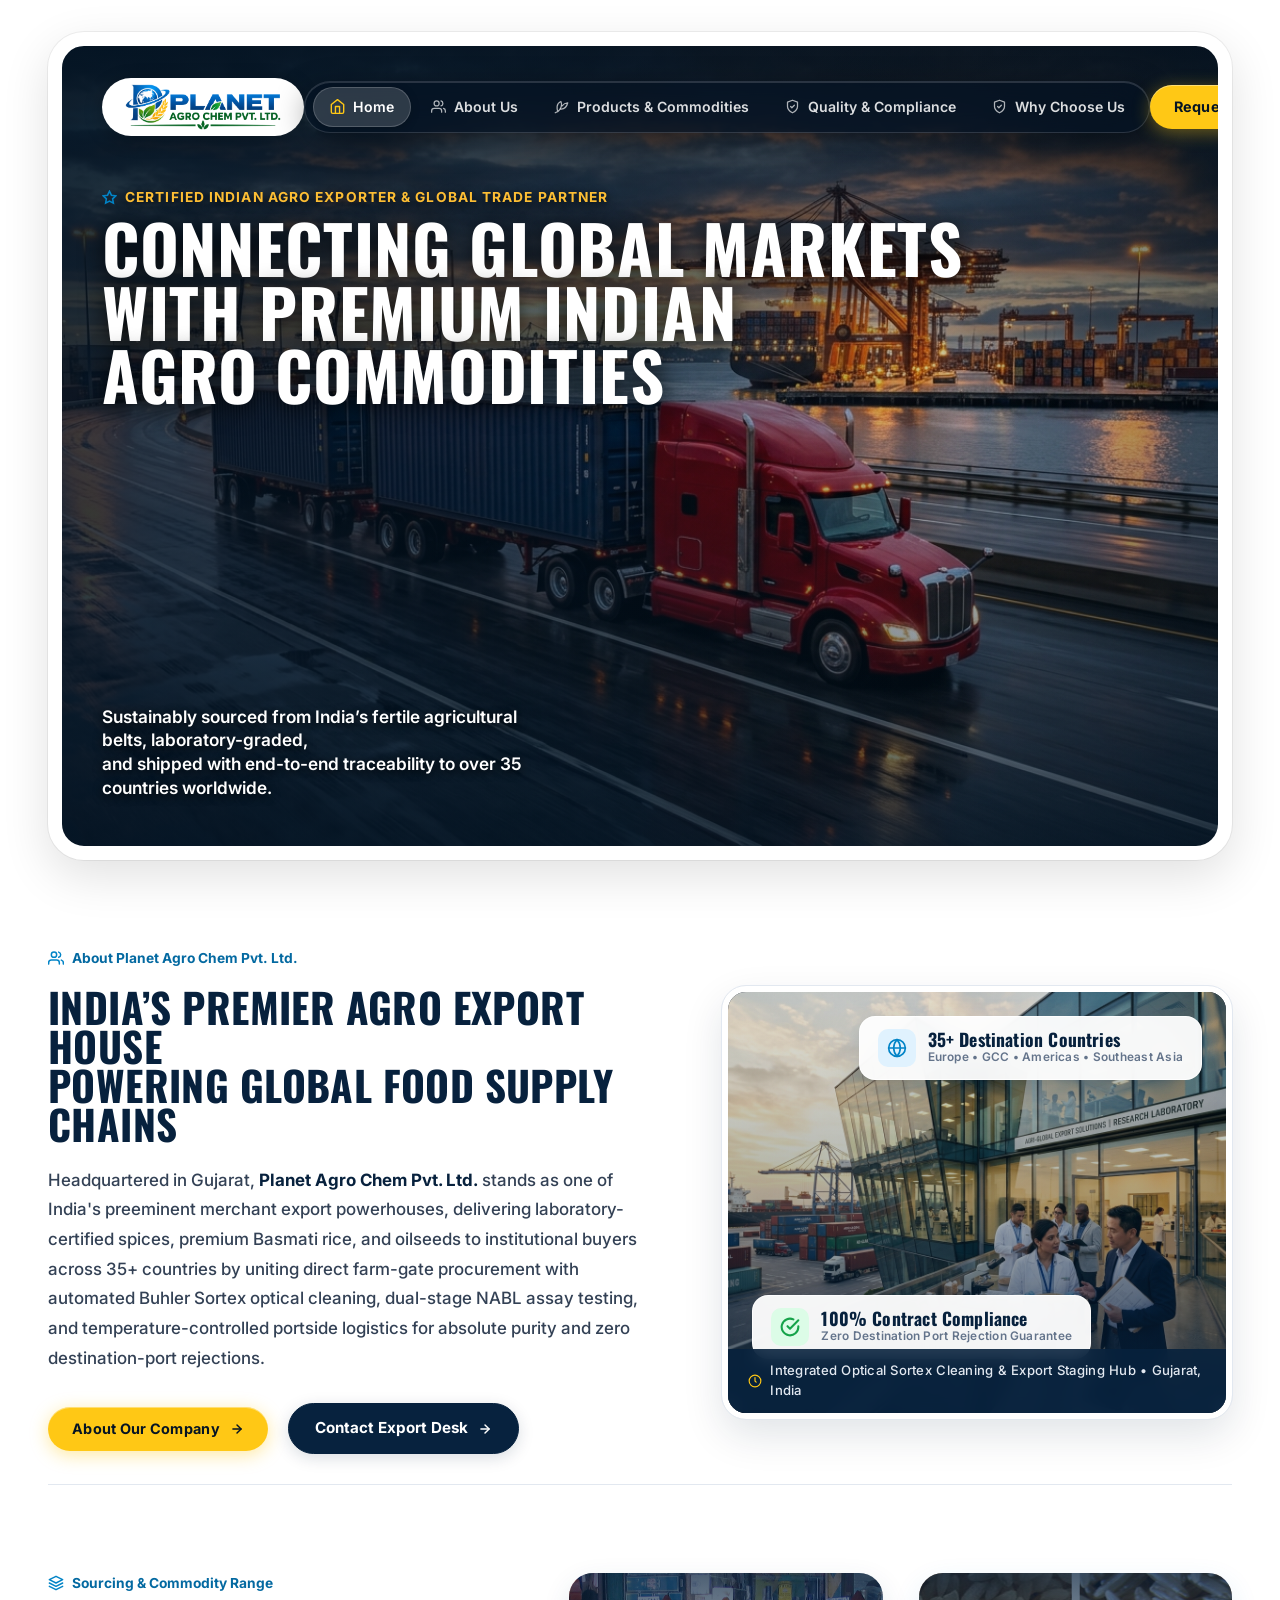
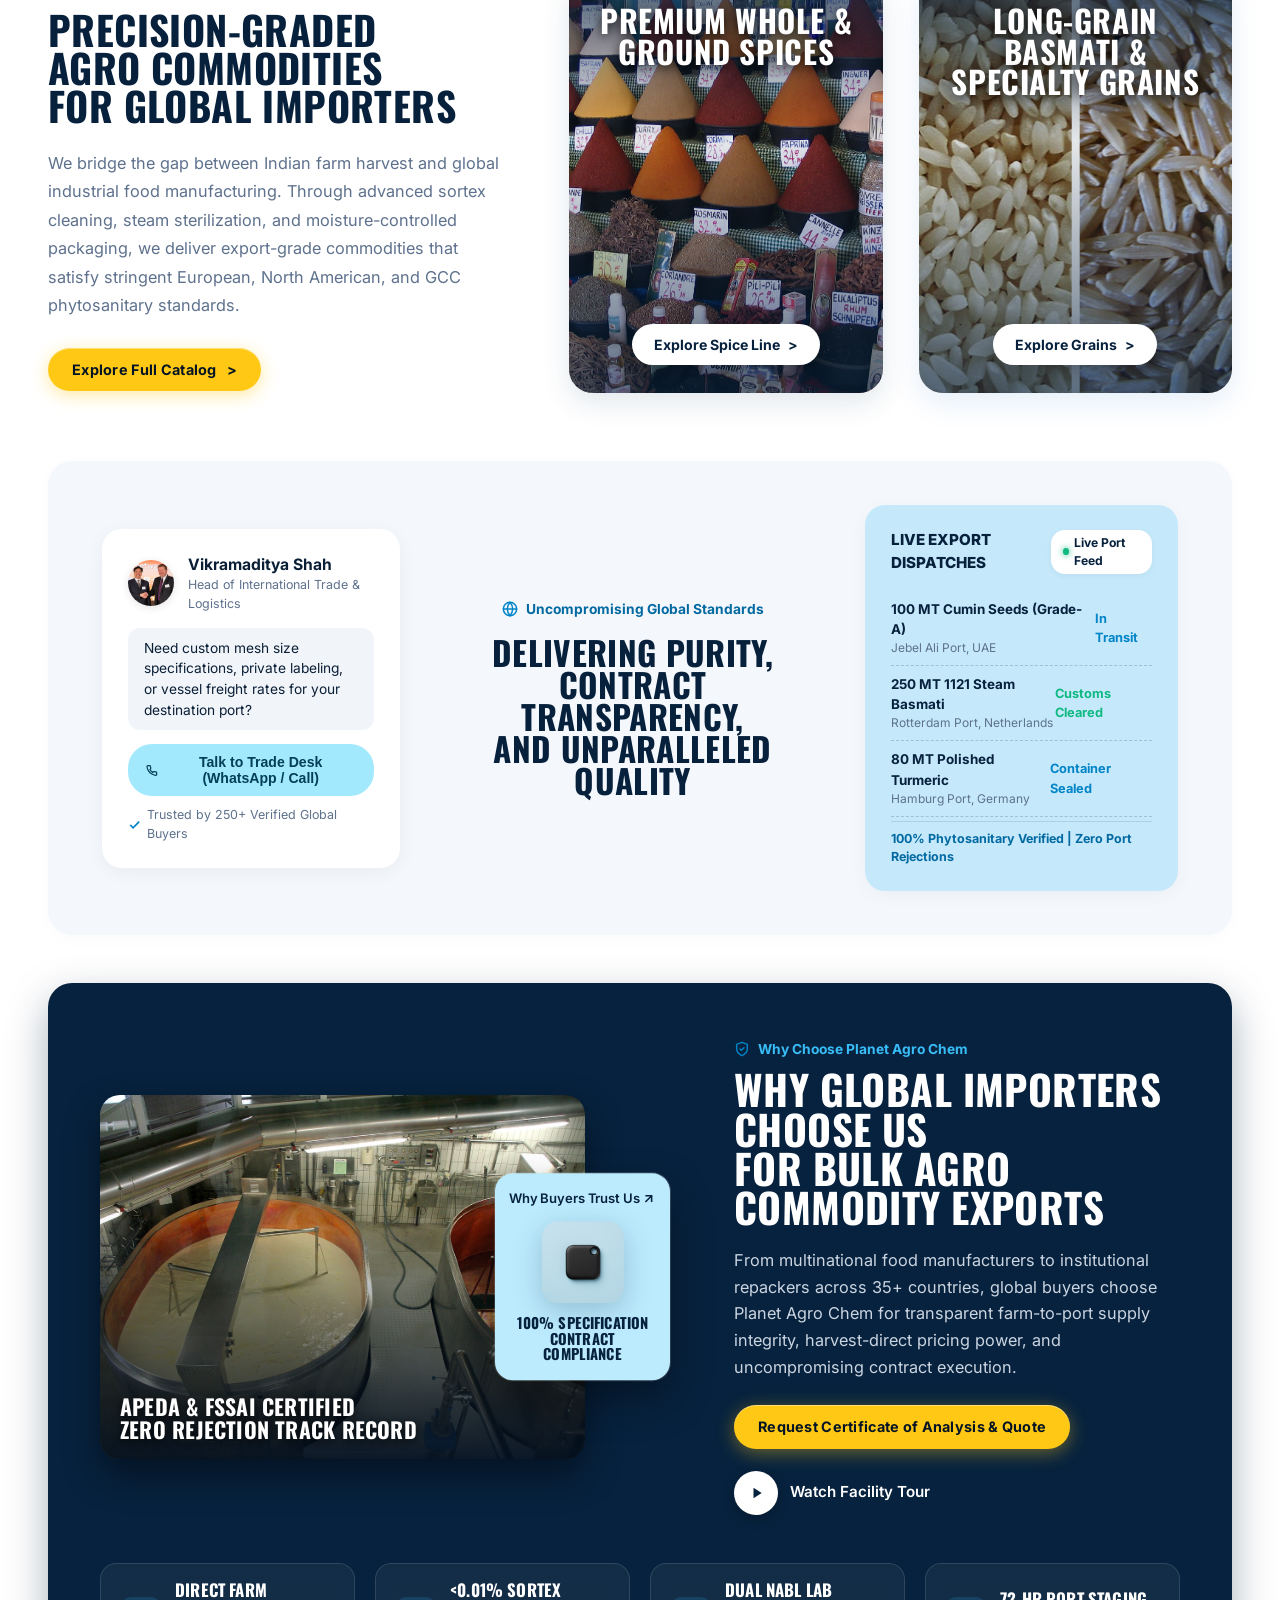
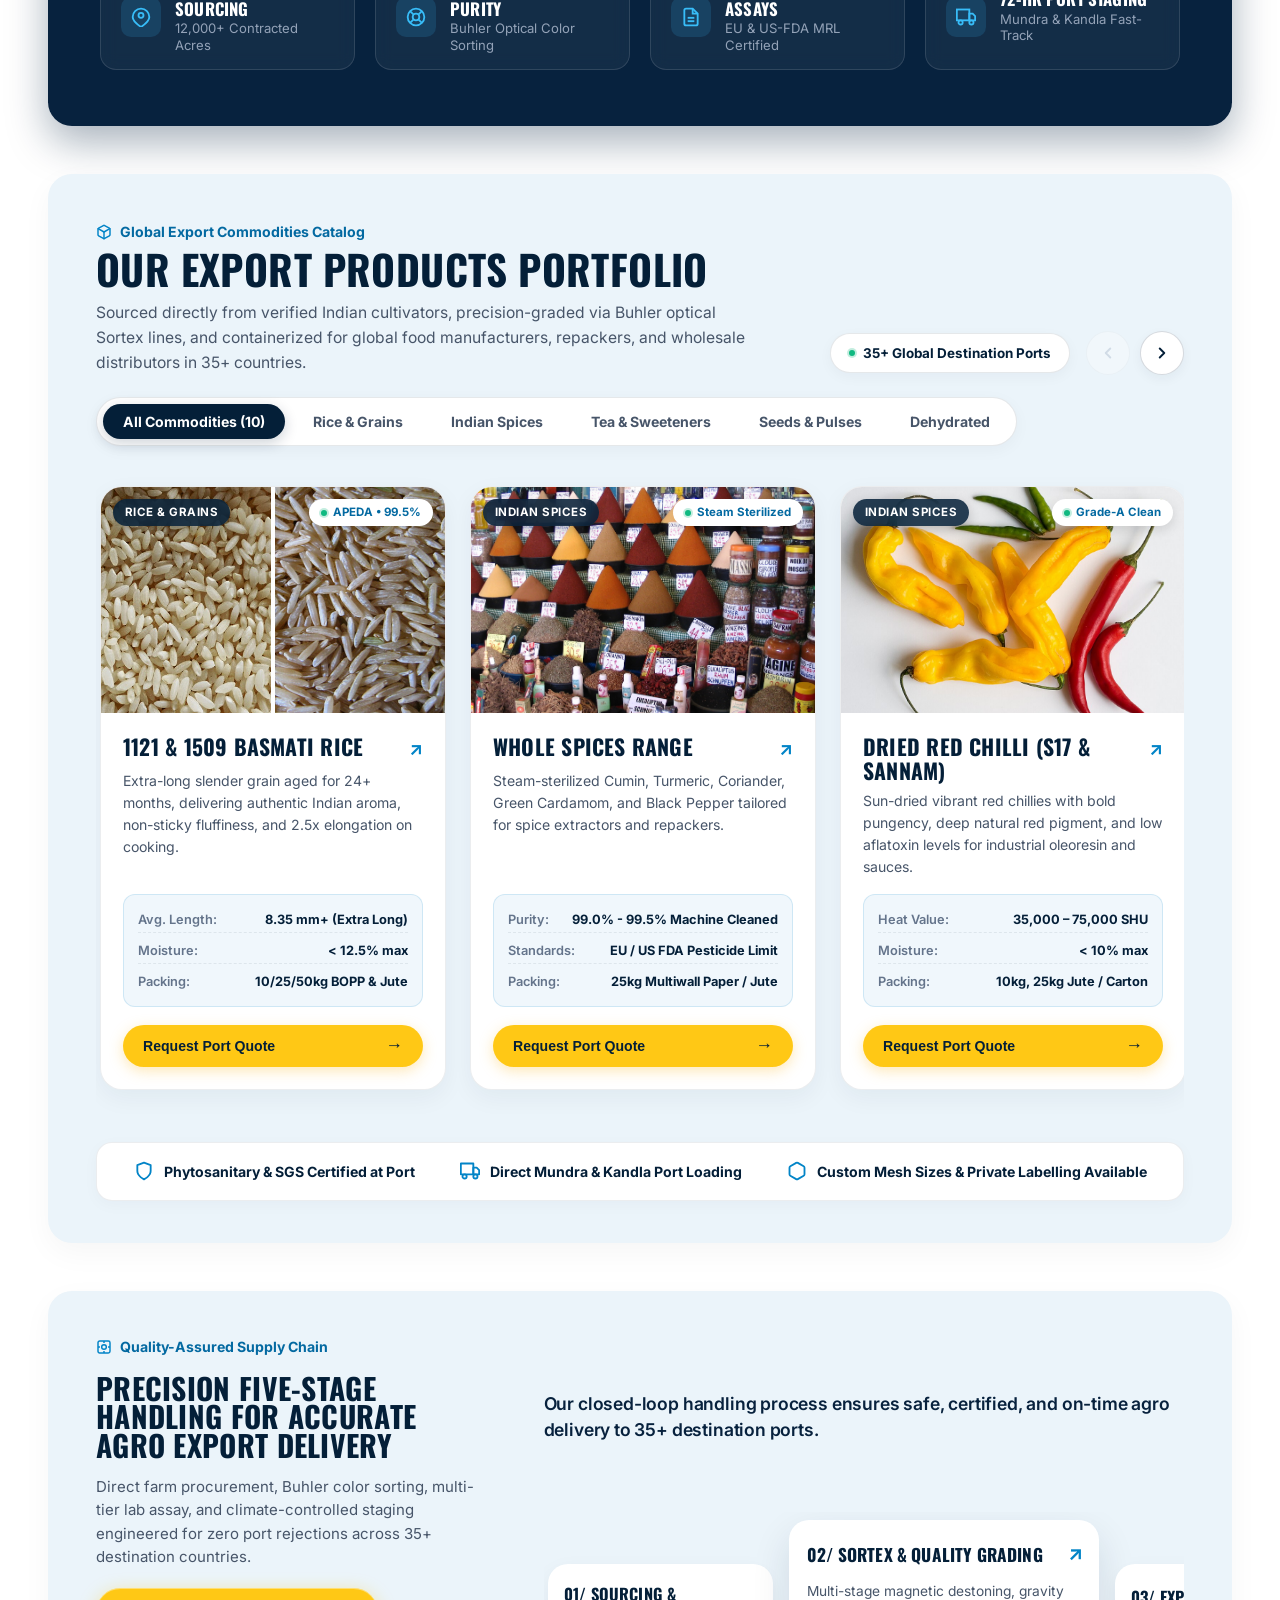
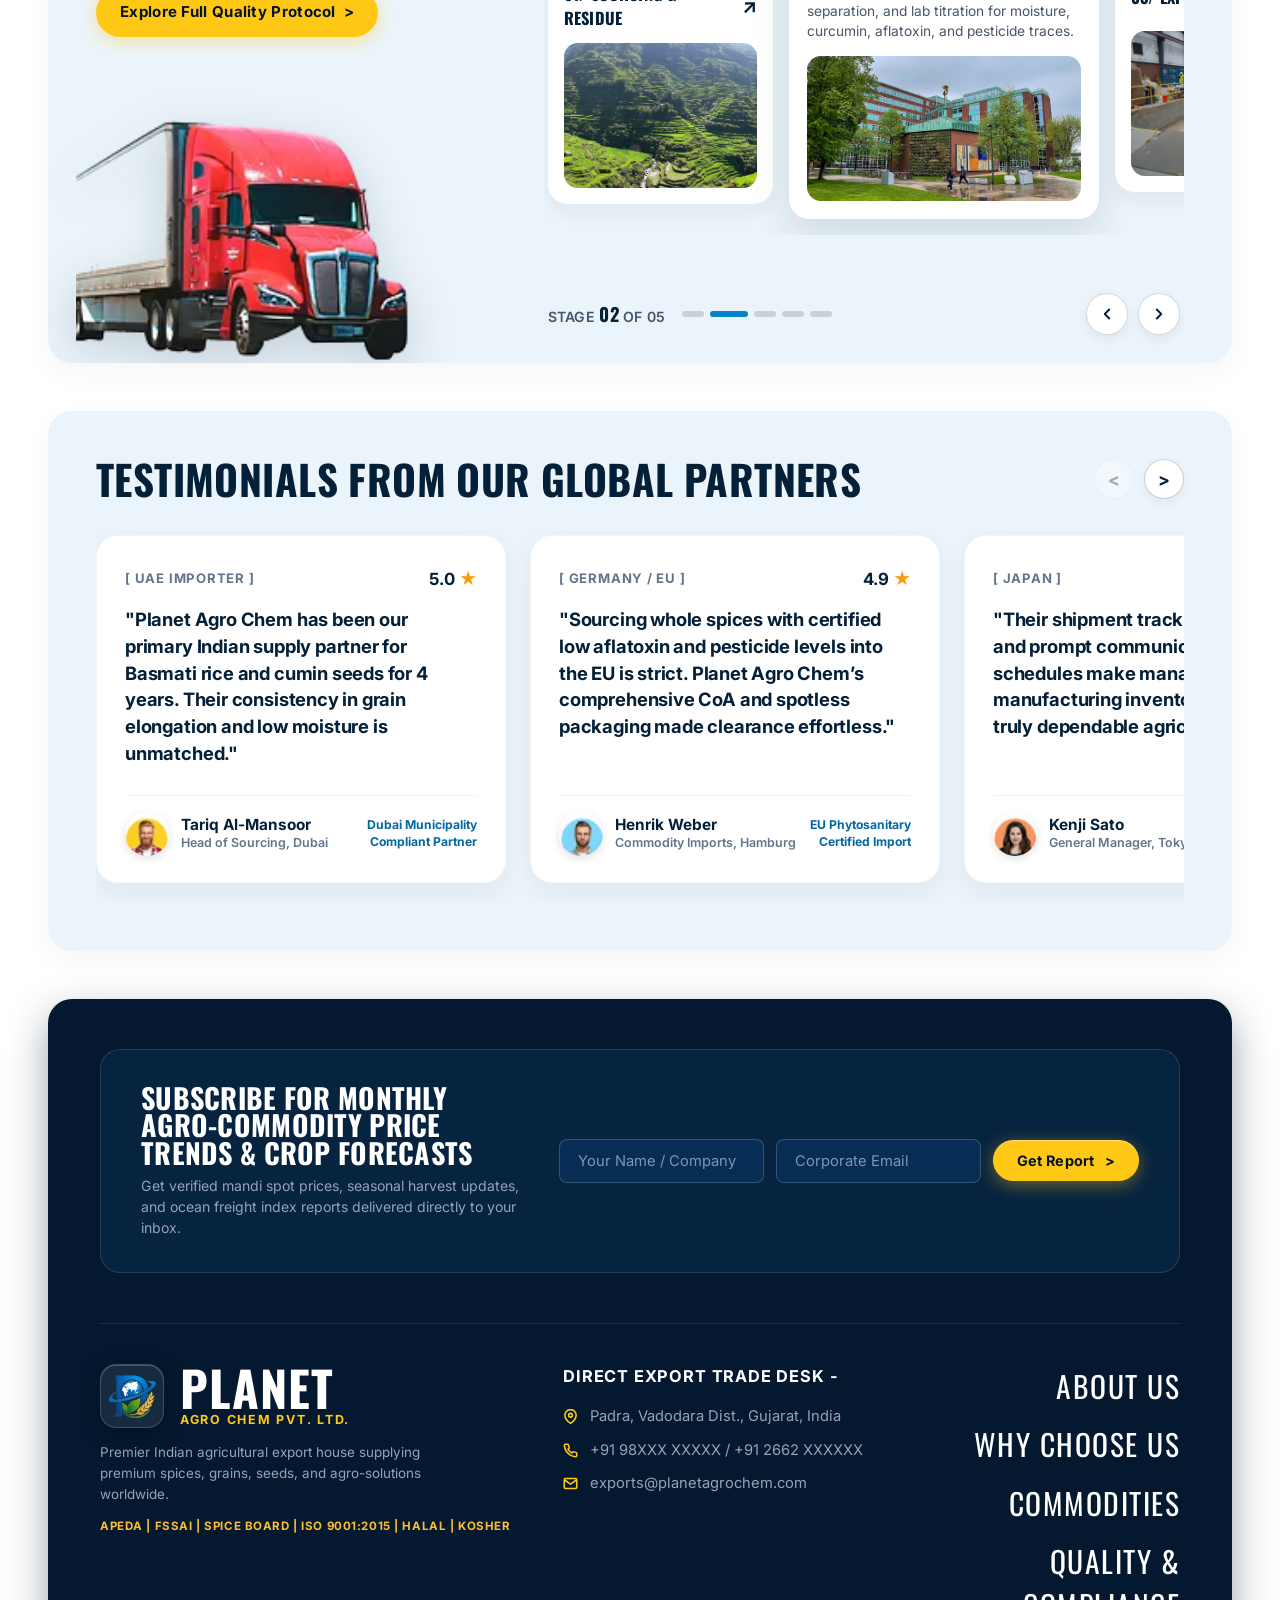
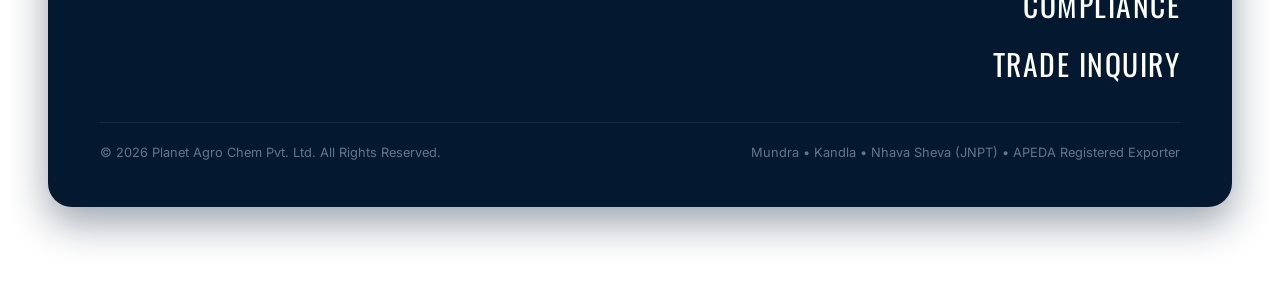
==== index.html @ ec209e90 "Initial commit: Planet Agro Chem Pvt. Ltd. export website" ====
<!DOCTYPE html>
<html lang="en">
<head>
  <meta charset="UTF-8">
  <meta name="viewport" content="width=device-width, initial-scale=1.0">
  <title>Planet Agro Chem Pvt. Ltd. | Modern Agro-Commodities Export &amp; International Trade</title>
  <meta name="description" content="Sustainably sourced Indian agro commodities, laboratory-graded spices, basmati rice, oilseeds, and pulses exported to over 35 countries worldwide. Planet Agro Chem Pvt. Ltd.">
  <link rel="icon" type="image/png" href="planet-logo.png">
  <link rel="preconnect" href="https://fonts.googleapis.com">
  <link rel="preconnect" href="https://fonts.gstatic.com" crossorigin>
  <link href="https://fonts.googleapis.com/css2?family=Inter:wght@400;500;600;700;800&family=Oswald:wght@600;700&display=swap" rel="stylesheet">
  <link rel="stylesheet" href="styles.css">
</head>
<body>

  <!-- ==================== 1. FULL-SCREEN HERO SECTION (WITH WHITE BORDER) ==================== -->
  <div class="hero-fullscreen-wrapper">
    <header class="hero-screen-card" id="home">
      <div class="hero-inner-container">
        <!-- Top Navbar -->
        <nav class="hero-navbar">
          <a href="#home" class="brand-wrap" aria-label="Planet Agro Chem Pvt. Ltd. Home">
            <div class="brand-logo-frame">
              <img src="headerlogo.png" alt="Planet Agro Chem Pvt. Ltd. - Agricultural Commodities &amp; Export Solutions" class="brand-logo-img">
            </div>
          </a>

          <div class="nav-links">
            <a href="#home" class="nav-link-item active">
              <svg viewBox="0 0 24 24" fill="none" stroke="currentColor" stroke-width="2" stroke-linecap="round" stroke-linejoin="round"><path d="M3 9l9-7 9 7v11a2 2 0 0 1-2 2H5a2 2 0 0 1-2-2z"></path><polyline points="9 22 9 12 15 12 15 22"></polyline></svg>
              <span>Home</span>
            </a>
            <a href="#about" class="nav-link-item">
              <svg viewBox="0 0 24 24" fill="none" stroke="currentColor" stroke-width="2" stroke-linecap="round" stroke-linejoin="round"><path d="M17 21v-2a4 4 0 0 0-4-4H5a4 4 0 0 0-4 4v2"></path><circle cx="9" cy="7" r="4"></circle><path d="M23 21v-2a4 4 0 0 0-3-3.87"></path><path d="M16 3.13a4 4 0 0 1 0 7.75"></path></svg>
              <span>About Us</span>
            </a>
            <a href="#products" class="nav-link-item">
              <svg viewBox="0 0 24 24" fill="none" stroke="currentColor" stroke-width="2" stroke-linecap="round" stroke-linejoin="round"><path d="M2 22s5.5-1.5 8-6c3.5-6.5 1-12 1-12s-5.5 2.5-6 8c-.4 4.5 1 8 1 8z"></path><path d="M10 16c4.5.5 10-2 12-10 0 0-5.5.5-9 5"></path></svg>
              <span>Products &amp; Commodities</span>
            </a>
            <a href="#quality" class="nav-link-item">
              <svg viewBox="0 0 24 24" fill="none" stroke="currentColor" stroke-width="2" stroke-linecap="round" stroke-linejoin="round"><path d="M12 22s8-4 8-10V5l-8-3-8 3v7c0 6 8 10 8 10z"></path><polyline points="9 12 11 14 15 10"></polyline></svg>
              <span>Quality &amp; Compliance</span>
            </a>
            <a href="#why-choose-us" class="nav-link-item">
              <svg viewBox="0 0 24 24" fill="none" stroke="currentColor" stroke-width="2" stroke-linecap="round" stroke-linejoin="round"><path d="M12 22s8-4 8-10V5l-8-3-8 3v7c0 6 8 10 8 10z"></path><polyline points="9 12 11 14 15 10"></polyline></svg>
              <span>Why Choose Us</span>
            </a>
          </div>

          <div class="nav-actions-wrap">
            <a href="#quote" class="btn-yellow nav-cta-btn">
              <span>Request Export Quote</span>
              <svg class="btn-arrow-icon" viewBox="0 0 24 24" fill="none" stroke="currentColor" stroke-width="2.5" stroke-linecap="round" stroke-linejoin="round"><line x1="5" y1="12" x2="19" y2="12"></line><polyline points="12 5 19 12 12 19"></polyline></svg>
            </a>
            <button class="nav-mobile-toggle" id="navMobileToggle" aria-label="Toggle Navigation Menu">
              <span class="toggle-bar"></span>
              <span class="toggle-bar"></span>
              <span class="toggle-bar"></span>
            </button>
          </div>

          <!-- Mobile Navigation Drawer -->
          <div class="mobile-nav-drawer" id="mobileNavDrawer" aria-hidden="true">
            <div class="mobile-nav-inner">
              <div class="mobile-nav-links">
                <a href="#home" class="mobile-nav-item">
                  <svg viewBox="0 0 24 24" fill="none" stroke="currentColor" stroke-width="2" stroke-linecap="round" stroke-linejoin="round"><path d="M3 9l9-7 9 7v11a2 2 0 0 1-2 2H5a2 2 0 0 1-2-2z"></path><polyline points="9 22 9 12 15 12 15 22"></polyline></svg>
                  <span>Home</span>
                </a>
                <a href="#about" class="mobile-nav-item">
                  <svg viewBox="0 0 24 24" fill="none" stroke="currentColor" stroke-width="2" stroke-linecap="round" stroke-linejoin="round"><path d="M17 21v-2a4 4 0 0 0-4-4H5a4 4 0 0 0-4 4v2"></path><circle cx="9" cy="7" r="4"></circle><path d="M23 21v-2a4 4 0 0 0-3-3.87"></path><path d="M16 3.13a4 4 0 0 1 0 7.75"></path></svg>
                  <span>About Us</span>
                </a>
                <a href="#products" class="mobile-nav-item">
                  <svg viewBox="0 0 24 24" fill="none" stroke="currentColor" stroke-width="2" stroke-linecap="round" stroke-linejoin="round"><path d="M2 22s5.5-1.5 8-6c3.5-6.5 1-12 1-12s-5.5 2.5-6 8c-.4 4.5 1 8 1 8z"></path><path d="M10 16c4.5.5 10-2 12-10 0 0-5.5.5-9 5"></path></svg>
                  <span>Products &amp; Commodities</span>
                </a>
                <a href="#quality" class="mobile-nav-item">
                  <svg viewBox="0 0 24 24" fill="none" stroke="currentColor" stroke-width="2" stroke-linecap="round" stroke-linejoin="round"><path d="M12 22s8-4 8-10V5l-8-3-8 3v7c0 6 8 10 8 10z"></path><polyline points="9 12 11 14 15 10"></polyline></svg>
                  <span>Quality &amp; Compliance</span>
                </a>
                <a href="#why-choose-us" class="mobile-nav-item">
                  <svg viewBox="0 0 24 24" fill="none" stroke="currentColor" stroke-width="2" stroke-linecap="round" stroke-linejoin="round"><path d="M12 22s8-4 8-10V5l-8-3-8 3v7c0 6 8 10 8 10z"></path><polyline points="9 12 11 14 15 10"></polyline></svg>
                  <span>Why Choose Us</span>
                </a>
              </div>
              <a href="#quote" class="btn-yellow mobile-cta-btn">
                <span>Request Export Quote</span>
                <svg class="btn-arrow-icon" viewBox="0 0 24 24" fill="none" stroke="currentColor" stroke-width="2.5" stroke-linecap="round" stroke-linejoin="round"><line x1="5" y1="12" x2="19" y2="12"></line><polyline points="12 5 19 12 12 19"></polyline></svg>
              </a>
            </div>
          </div>
        </nav>

        <!-- Hero Headline (Starts top-left under logo, exact 3 lines) -->
        <div class="hero-headline-wrap">
          <div class="tag-label" style="color: #fdbe34; margin-bottom: 12px; font-weight: 700; letter-spacing: 0.08em; text-shadow: 0 2px 10px rgba(0,0,0,0.85);">
            <svg width="15" height="15" viewBox="0 0 24 24" fill="none" stroke="currentColor" stroke-width="2.5"><path d="M12 2l3.09 6.26L22 9.27l-5 4.87 1.18 6.88L12 17.77l-6.18 3.25L7 14.14 2 9.27l6.91-1.01L12 2z"></path></svg>
            <span>CERTIFIED INDIAN AGRO EXPORTER &amp; GLOBAL TRADE PARTNER</span>
          </div>
          <h1 class="hero-giant-title">
            <span>CONNECTING GLOBAL MARKETS</span>
            <span>WITH PREMIUM INDIAN</span>
            <span>AGRO COMMODITIES</span>
          </h1>
        </div>

        <!-- Hero Bottom Subtitle (Anchored bottom-left) -->
        <div class="hero-bottom-info">
          <p class="hero-subtitle">
            Sustainably sourced from India’s fertile agricultural belts, laboratory-graded,<br>
            and shipped with end-to-end traceability to over 35 countries worldwide.
          </p>
        </div>
      </div>
    </header>
  </div>

  <!-- ==================== PAGE CONTENT (MAX-WIDTH 1500px) ==================== -->
  <main class="main-content-canvas">

    <!-- ==================== 1.5 ABOUT US ENTERPRISE SECTION ==================== -->
    <section class="about-us-section" id="about">
      <div class="about-us-grid">
        <!-- Left Column: Company Profile & Key Capabilities -->
        <div class="about-us-content">
          <div class="tag-label">
            <svg width="16" height="16" viewBox="0 0 24 24" fill="none" stroke="currentColor" stroke-width="2.2" stroke-linecap="round" stroke-linejoin="round"><path d="M17 21v-2a4 4 0 0 0-4-4H5a4 4 0 0 0-4 4v2"></path><circle cx="9" cy="7" r="4"></circle><path d="M23 21v-2a4 4 0 0 0-3-3.87"></path><path d="M16 3.13a4 4 0 0 1 0 7.75"></path></svg>
            <span>About Planet Agro Chem Pvt. Ltd.</span>
          </div>

          <h2 class="display-title about-main-title">
            INDIA’S PREMIER AGRO EXPORT HOUSE<br>
            POWERING GLOBAL FOOD SUPPLY CHAINS
          </h2>

          <p class="about-combined-text">
            Headquartered in Gujarat, <strong>Planet Agro Chem Pvt. Ltd.</strong> stands as one of India's preeminent merchant export powerhouses, delivering laboratory-certified spices, premium Basmati rice, and oilseeds to institutional buyers across 35+ countries by uniting direct farm-gate procurement with automated Buhler Sortex optical cleaning, dual-stage NABL assay testing, and temperature-controlled portside logistics for absolute purity and zero destination-port rejections.
          </p>

          <div class="about-actions-row">
            <a href="about.html" class="btn-yellow about-btn">
              <span>About Our Company</span>
              <svg class="btn-arrow-icon" viewBox="0 0 24 24" fill="none" stroke="currentColor" stroke-width="2.5" stroke-linecap="round" stroke-linejoin="round"><line x1="5" y1="12" x2="19" y2="12"></line><polyline points="12 5 19 12 12 19"></polyline></svg>
            </a>
            <a href="contact.html" class="btn-secondary-navy contact-btn">
              <span>Contact Export Desk</span>
              <svg class="btn-arrow-icon" viewBox="0 0 24 24" fill="none" stroke="currentColor" stroke-width="2.5" stroke-linecap="round" stroke-linejoin="round"><line x1="5" y1="12" x2="19" y2="12"></line><polyline points="12 5 19 12 12 19"></polyline></svg>
            </a>
          </div>
        </div>

        <!-- Right Column: Corporate Facility Visual with Floating Verification Badges -->
        <div class="about-us-visual">
          <div class="about-image-card">
            <img src="about-company-hero.jpg" alt="Planet Agro Chem Pvt. Ltd. Modern Optical Sortex Processing Terminal and Quality Testing Facility" class="about-facility-img" loading="lazy">
            <div class="about-image-overlay"></div>

            <!-- Floating Badge Top Right -->
            <div class="about-float-badge float-badge-top">
              <div class="float-badge-icon globe-icon">
                <svg viewBox="0 0 24 24" fill="none" stroke="currentColor" stroke-width="2" stroke-linecap="round" stroke-linejoin="round"><circle cx="12" cy="12" r="10"></circle><line x1="2" y1="12" x2="22" y2="12"></line><path d="M12 2a15.3 15.3 0 0 1 4 10 15.3 15.3 0 0 1-4 10 15.3 15.3 0 0 1-4-10 15.3 15.3 0 0 1 4-10z"></path></svg>
              </div>
              <div class="float-badge-info">
                <span class="float-badge-stat">35+ Destination Countries</span>
                <span class="float-badge-label">Europe • GCC • Americas • Southeast Asia</span>
              </div>
            </div>

            <!-- Floating Badge Bottom Left -->
            <div class="about-float-badge float-badge-bottom">
              <div class="float-badge-icon check-icon">
                <svg viewBox="0 0 24 24" fill="none" stroke="currentColor" stroke-width="2.5" stroke-linecap="round" stroke-linejoin="round"><path d="M22 11.08V12a10 10 0 1 1-5.93-9.14"></path><polyline points="22 4 12 14.01 9 11.01"></polyline></svg>
              </div>
              <div class="float-badge-info">
                <span class="float-badge-stat">100% Contract Compliance</span>
                <span class="float-badge-label">Zero Destination Port Rejection Guarantee</span>
              </div>
            </div>

            <!-- Bottom Facility Caption Bar -->
            <div class="about-image-caption">
              <svg width="14" height="14" viewBox="0 0 24 24" fill="none" stroke="currentColor" stroke-width="2" stroke-linecap="round" stroke-linejoin="round"><circle cx="12" cy="12" r="10"></circle><polyline points="12 6 12 12 14 14"></polyline></svg>
              <span>Integrated Optical Sortex Cleaning &amp; Export Staging Hub • Gujarat, India</span>
            </div>
          </div>
        </div>
      </div>
    </section>

    <!-- ==================== 2. PRIMARY OFFERINGS / PRODUCT FOCUS GRID (White Card) ==================== -->
    <section class="white-section-card" id="services">
      <div class="cargo-delivery-grid">
        <!-- Left Column -->
        <div class="cargo-left-info">
          <div class="tag-label">
            <svg width="16" height="16" viewBox="0 0 24 24" fill="none" stroke="currentColor" stroke-width="2.2" stroke-linecap="round" stroke-linejoin="round"><path d="M12 2L2 7l10 5 10-5-10-5z"></path><path d="M2 17l10 5 10-5"></path><path d="M2 12l10 5 10-5"></path></svg>
            <span>Sourcing &amp; Commodity Range</span>
          </div>
          <h2 class="display-title cargo-left-title">
            <span>PRECISION-GRADED</span>
            <span>AGRO COMMODITIES</span>
            <span>FOR GLOBAL IMPORTERS</span>
          </h2>
          <p class="cargo-left-desc">
            We bridge the gap between Indian farm harvest and global industrial food manufacturing. Through advanced sortex cleaning, steam sterilization, and moisture-controlled packaging, we deliver export-grade commodities that satisfy stringent European, North American, and GCC phytosanitary standards.
          </p>
          <a href="#products" class="btn-yellow cargo-left-btn">
            <span>Explore Full Catalog</span>
            <span>&gt;</span>
          </a>
        </div>

        <!-- Center Card: Spices & Culinary Seeds -->
        <a href="#quote" class="air-freight-card" aria-label="Premium Whole &amp; Ground Spices - Explore Spice Line">
          <div class="commodity-badge-overlay">
            <h3 class="commodity-top-title">PREMIUM WHOLE &amp;<br>GROUND SPICES</h3>
            <span class="commodity-bottom-pill">
              <span>Explore Spice Line</span>
              <span>&gt;</span>
            </span>
          </div>
        </a>

        <!-- Right Card: Long-Grain Basmati & Specialty Grains -->
        <a href="#quote" class="ocean-freight-card" aria-label="Long-Grain Basmati &amp; Specialty Grains - Explore Grains">
          <div class="commodity-badge-overlay">
            <h3 class="commodity-top-title">LONG-GRAIN BASMATI &amp;<br>SPECIALTY GRAINS</h3>
            <span class="commodity-bottom-pill">
              <span>Explore Grains</span>
              <span>&gt;</span>
            </span>
          </div>
        </a>
      </div>
    </section>

    <!-- ==================== 3. TRUST & STATS BAR (Light Slate Card) ==================== -->
    <section class="stats-banner-card">
      <div class="stats-3col-grid">
        <!-- 1. Agent Card: Vikramaditya Shah -->
        <div class="agent-support-box">
          <div class="agent-header">
            <img src="avatar-vikramaditya.jpg" alt="Vikramaditya Shah - Head of International Trade" class="agent-avatar-img">
            <div>
              <div class="agent-name">Vikramaditya Shah</div>
              <div class="agent-title">Head of International Trade &amp; Logistics</div>
            </div>
          </div>
          <div class="agent-chat-bubble">Need custom mesh size specifications, private labeling, or vessel freight rates for your destination port?</div>
          <button type="button" class="agent-call-btn">
            <svg width="15" height="15" viewBox="0 0 24 24" fill="none" stroke="currentColor" stroke-width="2.5"><path d="M22 16.92v3a2 2 0 0 1-2.18 2 19.79 19.79 0 0 1-8.63-3.07 19.5 19.5 0 0 1-6-6 19.79 19.79 0 0 1-3.07-8.67A2 2 0 0 1 4.11 2h3a2 2 0 0 1 2 1.72 12.84 12.84 0 0 0 .7 2.81 2 2 0 0 1-.45 2.11L8.09 9.91a16 16 0 0 0 6 6l1.27-1.27a2 2 0 0 1 2.11-.45 12.84 12.84 0 0 0 2.81.7A2 2 0 0 1 22 16.92z"></path></svg>
            <span>Talk to Trade Desk (WhatsApp / Call)</span>
          </button>
          <div class="agent-trusted">
            <svg width="14" height="14" viewBox="0 0 24 24" fill="none" stroke="#0284c7" stroke-width="3"><polyline points="20 6 9 17 4 12"></polyline></svg>
            <span>Trusted by 250+ Verified Global Buyers</span>
          </div>
        </div>

        <!-- 2. Delivering Purity -->
        <div class="center-faith-box">
          <div class="tag-label" style="justify-content: center;">
            <svg width="16" height="16" viewBox="0 0 24 24" fill="none" stroke="currentColor" stroke-width="2.2" stroke-linecap="round" stroke-linejoin="round"><circle cx="12" cy="12" r="10"></circle><line x1="2" y1="12" x2="22" y2="12"></line><path d="M12 2a15.3 15.3 0 0 1 4 10 15.3 15.3 0 0 1-4 10 15.3 15.3 0 0 1-4-10 15.3 15.3 0 0 1 4-10z"></path></svg>
            <span>Uncompromising Global Standards</span>
          </div>
          <h2 class="display-title faith-title">
            DELIVERING PURITY, CONTRACT TRANSPARENCY,<br>
            AND UNPARALLELED QUALITY
          </h2>
        </div>

        <!-- 3. Live Export Dispatches Box -->
        <div class="booking-stats-box">
          <div class="booking-header">
            <div class="booking-header-title">LIVE EXPORT DISPATCHES</div>
            <div class="today-chip" style="display:flex; align-items:center; gap:5px;">
              <span style="display:inline-block; width:7px; height:7px; background:#10b981; border-radius:50%; box-shadow:0 0 6px #10b981;"></span>
              <span>Live Port Feed</span>
            </div>
          </div>

          <div class="booking-row">
            <div>
              <div class="booking-item-name">100 MT Cumin Seeds (Grade-A)</div>
              <div class="booking-item-sub">Jebel Ali Port, UAE</div>
            </div>
            <div class="booking-item-val" style="color:#0284c7; font-size:0.8rem;">In Transit</div>
          </div>

          <div class="booking-row">
            <div>
              <div class="booking-item-name">250 MT 1121 Steam Basmati</div>
              <div class="booking-item-sub">Rotterdam Port, Netherlands</div>
            </div>
            <div class="booking-item-val" style="color:#10b981; font-size:0.8rem;">Customs Cleared</div>
          </div>

          <div class="booking-row">
            <div>
              <div class="booking-item-name">80 MT Polished Turmeric</div>
              <div class="booking-item-sub">Hamburg Port, Germany</div>
            </div>
            <div class="booking-item-val" style="color:#0284c7; font-size:0.8rem;">Container Sealed</div>
          </div>

          <div class="booking-total-row" style="font-size:0.78rem; font-weight:700; color:#0369a1; border-top:1px solid rgba(7,30,51,0.12); padding-top:8px; margin-top:4px;">
            <span>100% Phytosanitary Verified | Zero Port Rejections</span>
          </div>
        </div>
      </div>
    </section>

    <!-- ==================== 4. BLUE SECTION 1: WHY CHOOSE US ==================== -->
    <section class="blue-section-card" id="why-choose-us">
      <span id="tracking" style="position: absolute; top: -100px; opacity: 0; pointer-events: none;"></span>
      <div class="nextgen-grid">
        <!-- Left Visual Composite (Real HTML Card + Floating IoT Tracker Card) -->
        <div class="nextgen-visual-wrap">
          <!-- Main Facility Card with Gradient Overlay & Live Badge -->
          <div class="nextgen-truck-card">
            <img src="tech-sortex-facility.jpg" alt="Automated Optical Color Sorter Facility" class="nextgen-truck-img">
            <div class="nextgen-truck-overlay"></div>
            <div class="pinpoint-badge">
              <span class="pinpoint-title">APEDA &amp; FSSAI CERTIFIED</span>
              <span class="pinpoint-sub">ZERO REJECTION TRACK RECORD</span>
            </div>
          </div>

          <!-- Overlapping Cyan "Why Buyers Trust Us" Badge Card -->
          <div class="collab-badge-card">
            <div class="collab-badge-header">
              <span class="collab-badge-label">Why Buyers Trust Us</span>
              <svg class="collab-arrow-icon" viewBox="0 0 24 24" fill="none" stroke="currentColor" stroke-width="2.5">
                <line x1="7" y1="17" x2="17" y2="7"></line>
                <polyline points="7 7 17 7 17 17"></polyline>
              </svg>
            </div>
            <div class="collab-tracker-img-wrap">
              <img src="iot-tracker.jpg" alt="Sortex Quality Control Tracker" class="collab-tracker-img">
            </div>
            <div class="collab-tagline">
              <span>100% SPECIFICATION</span>
              <span>CONTRACT COMPLIANCE</span>
            </div>
          </div>
        </div>

        <!-- Right Content Column: Why Choose Us -->
        <div class="nextgen-text-col">
          <div class="tag-label" style="color: #38bdf8; margin-bottom: 12px; font-weight: 700;">
            <svg width="16" height="16" viewBox="0 0 24 24" fill="none" stroke="currentColor" stroke-width="2.2" stroke-linecap="round" stroke-linejoin="round"><path d="M12 22s8-4 8-10V5l-8-3-8 3v7c0 6 8 10 8 10z"></path><polyline points="9 12 11 14 15 10"></polyline></svg>
            <span>Why Choose Planet Agro Chem</span>
          </div>
          <h2 class="display-title nextgen-title">
            <span>WHY GLOBAL IMPORTERS CHOOSE US</span>
            <span>FOR BULK AGRO COMMODITY EXPORTS</span>
          </h2>
          <p class="nextgen-desc">
            From multinational food manufacturers to institutional repackers across 35+ countries, global buyers choose Planet Agro Chem for transparent farm-to-port supply integrity, harvest-direct pricing power, and uncompromising contract execution.
          </p>

          <div class="nextgen-actions">
            <a href="#quote" class="btn-yellow">
              <span>Request Certificate of Analysis &amp; Quote</span>
            </a>
            <div class="watch-demo-btn" id="watchDemoBtn" role="button" tabindex="0" aria-label="Watch Processing Facility Tour">
              <div class="play-circle">
                <svg width="14" height="14" viewBox="0 0 24 24" fill="#07223e">
                  <polygon points="6 3 20 12 6 21 6 3"></polygon>
                </svg>
              </div>
              <span>Watch Facility Tour</span>
            </div>
          </div>
        </div>
      </div>

      <!-- 4 Core Why Choose Us Feature Pillars Placed Below Buttons across Full Width -->
      <div class="why-choose-features-grid">
        <div class="why-feature-card">
          <div class="why-feature-icon">
            <svg viewBox="0 0 24 24" fill="none" stroke="currentColor" stroke-width="2.2"><path d="M12 2a10 10 0 0 1 10 10c0 5.25-10 12-10 12S2 17.25 2 12A10 10 0 0 1 12 2z"></path><circle cx="12" cy="10" r="3"></circle></svg>
          </div>
          <div class="why-feature-body">
            <h4 class="why-feature-title">Direct Farm Sourcing</h4>
            <p class="why-feature-desc">12,000+ Contracted Acres</p>
          </div>
        </div>

        <div class="why-feature-card">
          <div class="why-feature-icon">
            <svg viewBox="0 0 24 24" fill="none" stroke="currentColor" stroke-width="2.2"><circle cx="12" cy="12" r="10"></circle><path d="m4.93 4.93 4.24 4.24"></path><path d="m14.83 9.17 4.24-4.24"></path><path d="m14.83 14.83 4.24 4.24"></path><path d="m9.17 14.83-4.24 4.24"></path><circle cx="12" cy="12" r="4"></circle></svg>
          </div>
          <div class="why-feature-body">
            <h4 class="why-feature-title">&lt;0.01% Sortex Purity</h4>
            <p class="why-feature-desc">Buhler Optical Color Sorting</p>
          </div>
        </div>

        <div class="why-feature-card">
          <div class="why-feature-icon">
            <svg viewBox="0 0 24 24" fill="none" stroke="currentColor" stroke-width="2.2"><path d="M14 2H6a2 2 0 0 0-2 2v16a2 2 0 0 0 2 2h12a2 2 0 0 0 2-2V8z"></path><polyline points="14 2 14 8 20 8"></polyline><line x1="16" y1="13" x2="8" y2="13"></line><line x1="16" y1="17" x2="8" y2="17"></line></svg>
          </div>
          <div class="why-feature-body">
            <h4 class="why-feature-title">Dual NABL Lab Assays</h4>
            <p class="why-feature-desc">EU &amp; US-FDA MRL Certified</p>
          </div>
        </div>

        <div class="why-feature-card">
          <div class="why-feature-icon">
            <svg viewBox="0 0 24 24" fill="none" stroke="currentColor" stroke-width="2.2"><rect x="1" y="3" width="15" height="13"></rect><polygon points="16 8 20 8 23 11 23 16 16 16 8"></polygon><circle cx="5.5" cy="18.5" r="2.5"></circle><circle cx="18.5" cy="18.5" r="2.5"></circle></svg>
          </div>
          <div class="why-feature-body">
            <h4 class="why-feature-title">72-Hr Port Staging</h4>
            <p class="why-feature-desc">Mundra &amp; Kandla Fast-Track</p>
          </div>
        </div>
      </div>
    </section>

    <!-- ==================== 4B. FULL-WIDTH GLOBAL EXPORT PRODUCTS SHOWCASE SLIDER ==================== -->
    <section class="products-showcase-section" id="products">
      <div class="products-showcase-inner">
        <!-- Section Header -->
        <div class="products-header-row">
          <div class="products-header-top">
            <div class="products-header-text">
              <div class="tag-label">
                <svg width="16" height="16" viewBox="0 0 24 24" fill="none" stroke="currentColor" stroke-width="2.2" stroke-linecap="round" stroke-linejoin="round"><path d="M21 16V8a2 2 0 0 0-1-1.73l-7-4a2 2 0 0 0-2 0l-7 4A2 2 0 0 0 3 8v8a2 2 0 0 0 1 1.73l7 4a2 2 0 0 0 2 0l7-4A2 2 0 0 0 21 16z"></path><polyline points="3.27 6.96 12 12.01 20.73 6.96"></polyline><line x1="12" y1="22.08" x2="12" y2="12"></line></svg>
                <span>Global Export Commodities Catalog</span>
              </div>
              <h2 class="display-title products-showcase-title">
                OUR EXPORT PRODUCTS PORTFOLIO
              </h2>
              <p class="products-showcase-sub">
                Sourced directly from verified Indian cultivators, precision-graded via Buhler optical Sortex lines, and containerized for global food manufacturers, repackers, and wholesale distributors in 35+ countries.
              </p>
            </div>

            <!-- Controls Right: Live Badge & Navigation Arrows -->
            <div class="products-header-controls">
              <div class="products-verified-badge">
                <span class="live-dot"></span>
                <span>35+ Global Destination Ports</span>
              </div>
              <div class="products-carousel-arrows">
                <button type="button" class="prod-arrow-btn" id="prodPrevBtn" aria-label="Previous Products">
                  <svg width="18" height="18" viewBox="0 0 24 24" fill="none" stroke="currentColor" stroke-width="2.5" stroke-linecap="round" stroke-linejoin="round"><polyline points="15 18 9 12 15 6"></polyline></svg>
                </button>
                <button type="button" class="prod-arrow-btn" id="prodNextBtn" aria-label="Next Products">
                  <svg width="18" height="18" viewBox="0 0 24 24" fill="none" stroke="currentColor" stroke-width="2.5" stroke-linecap="round" stroke-linejoin="round"><polyline points="9 18 15 12 9 6"></polyline></svg>
                </button>
              </div>
            </div>
          </div>

          <!-- Category Filter Bar (Dedicated Modern Floating Track) -->
          <div class="product-filter-bar">
            <div class="product-filter-tabs" role="tablist" aria-label="Commodity Categories">
              <button type="button" class="filter-tab-btn is-active" data-filter="all">All Commodities (10)</button>
              <button type="button" class="filter-tab-btn" data-filter="rice">Rice &amp; Grains</button>
              <button type="button" class="filter-tab-btn" data-filter="spices">Indian Spices</button>
              <button type="button" class="filter-tab-btn" data-filter="tea">Tea &amp; Sweeteners</button>
              <button type="button" class="filter-tab-btn" data-filter="pulses">Seeds &amp; Pulses</button>
              <button type="button" class="filter-tab-btn" data-filter="dehydrated">Dehydrated</button>
            </div>
          </div>
        </div>

        <!-- Horizontal Slider Viewport & Track -->
        <div class="products-slider-viewport" id="productsSliderViewport">
          <div class="products-slider-track" id="productsSliderTrack">

            <!-- 1. Basmati Rice -->
            <article class="product-slide-card" data-category="rice">
              <div class="product-slide-thumb">
                <img src="prod-basmati.jpg" alt="1121 &amp; 1509 Steam Basmati Rice" class="product-slide-img" loading="lazy">
                <div class="product-slide-badges">
                  <span class="product-cat-pill">Rice &amp; Grains</span>
                  <span class="product-verified-pill"><span class="live-dot"></span> APEDA &bull; 99.5%</span>
                </div>
              </div>
              <div class="product-slide-body">
                <div class="product-slide-head">
                  <h3 class="product-slide-title">1121 &amp; 1509 Basmati Rice</h3>
                  <span class="product-slide-arrow">&#8599;</span>
                </div>
                <p class="product-slide-desc">Extra-long slender grain aged for 24+ months, delivering authentic Indian aroma, non-sticky fluffiness, and 2.5x elongation on cooking.</p>
                <div class="product-specs-card">
                  <div class="spec-row"><span class="spec-key">Avg. Length:</span><span class="spec-val">8.35 mm+ (Extra Long)</span></div>
                  <div class="spec-row"><span class="spec-key">Moisture:</span><span class="spec-val">&lt; 12.5% max</span></div>
                  <div class="spec-row"><span class="spec-key">Packing:</span><span class="spec-val">10/25/50kg BOPP &amp; Jute</span></div>
                </div>
                <button type="button" class="product-slide-cta open-inquiry-btn" data-product="1121 &amp; 1509 Steam Basmati Rice">
                  <span>Request Port Quote</span>
                  <span class="cta-arrow">&rarr;</span>
                </button>
              </div>
            </article>

            <!-- 2. Whole Indian Spices -->
            <article class="product-slide-card" data-category="spices">
              <div class="product-slide-thumb">
                <img src="card-spices.jpg" alt="Premium Whole Indian Spices" class="product-slide-img" loading="lazy">
                <div class="product-slide-badges">
                  <span class="product-cat-pill">Indian Spices</span>
                  <span class="product-verified-pill"><span class="live-dot"></span> Steam Sterilized</span>
                </div>
              </div>
              <div class="product-slide-body">
                <div class="product-slide-head">
                  <h3 class="product-slide-title">Whole Spices Range</h3>
                  <span class="product-slide-arrow">&#8599;</span>
                </div>
                <p class="product-slide-desc">Steam-sterilized Cumin, Turmeric, Coriander, Green Cardamom, and Black Pepper tailored for spice extractors and repackers.</p>
                <div class="product-specs-card">
                  <div class="spec-row"><span class="spec-key">Purity:</span><span class="spec-val">99.0% - 99.5% Machine Cleaned</span></div>
                  <div class="spec-row"><span class="spec-key">Standards:</span><span class="spec-val">EU / US FDA Pesticide Limit</span></div>
                  <div class="spec-row"><span class="spec-key">Packing:</span><span class="spec-val">25kg Multiwall Paper / Jute</span></div>
                </div>
                <button type="button" class="product-slide-cta open-inquiry-btn" data-product="Premium Whole Spices Range">
                  <span>Request Port Quote</span>
                  <span class="cta-arrow">&rarr;</span>
                </button>
              </div>
            </article>

            <!-- 3. Red Chilli -->
            <article class="product-slide-card" data-category="spices">
              <div class="product-slide-thumb">
                <img src="prod-chilli.jpg" alt="Dried Red Chilli (S17 Teja &amp; Sannam)" class="product-slide-img" loading="lazy">
                <div class="product-slide-badges">
                  <span class="product-cat-pill">Indian Spices</span>
                  <span class="product-verified-pill"><span class="live-dot"></span> Grade-A Clean</span>
                </div>
              </div>
              <div class="product-slide-body">
                <div class="product-slide-head">
                  <h3 class="product-slide-title">Dried Red Chilli (S17 &amp; Sannam)</h3>
                  <span class="product-slide-arrow">&#8599;</span>
                </div>
                <p class="product-slide-desc">Sun-dried vibrant red chillies with bold pungency, deep natural red pigment, and low aflatoxin levels for industrial oleoresin and sauces.</p>
                <div class="product-specs-card">
                  <div class="spec-row"><span class="spec-key">Heat Value:</span><span class="spec-val">35,000 &ndash; 75,000 SHU</span></div>
                  <div class="spec-row"><span class="spec-key">Moisture:</span><span class="spec-val">&lt; 10% max</span></div>
                  <div class="spec-row"><span class="spec-key">Packing:</span><span class="spec-val">10kg, 25kg Jute / Carton</span></div>
                </div>
                <button type="button" class="product-slide-cta open-inquiry-btn" data-product="Dried Red Chilli (S17 &amp; Sannam)">
                  <span>Request Port Quote</span>
                  <span class="cta-arrow">&rarr;</span>
                </button>
              </div>
            </article>

            <!-- 4. Turmeric Fingers -->
            <article class="product-slide-card" data-category="spices">
              <div class="product-slide-thumb">
                <img src="prod-turmeric.jpg" alt="Polished Turmeric Fingers" class="product-slide-img" loading="lazy">
                <div class="product-slide-badges">
                  <span class="product-cat-pill">Indian Spices</span>
                  <span class="product-verified-pill"><span class="live-dot"></span> Curcumin 3.5%+</span>
                </div>
              </div>
              <div class="product-slide-body">
                <div class="product-slide-head">
                  <h3 class="product-slide-title">Salem &amp; Nizamabad Turmeric</h3>
                  <span class="product-slide-arrow">&#8599;</span>
                </div>
                <p class="product-slide-desc">Deep golden yellow polished turmeric fingers with high curcumin concentration, smooth skin, and zero synthetic dye adulteration.</p>
                <div class="product-specs-card">
                  <div class="spec-row"><span class="spec-key">Grade:</span><span class="spec-val">Finger &amp; Bulb (Double Polished)</span></div>
                  <div class="spec-row"><span class="spec-key">Moisture:</span><span class="spec-val">&lt; 10% max</span></div>
                  <div class="spec-row"><span class="spec-key">Packing:</span><span class="spec-val">25kg / 50kg Jute &amp; PP Bags</span></div>
                </div>
                <button type="button" class="product-slide-cta open-inquiry-btn" data-product="Salem &amp; Nizamabad Turmeric">
                  <span>Request Port Quote</span>
                  <span class="cta-arrow">&rarr;</span>
                </button>
              </div>
            </article>

            <!-- 5. Cumin Seeds -->
            <article class="product-slide-card" data-category="spices">
              <div class="product-slide-thumb">
                <img src="prod-cumin.jpg" alt="Gujarat Machine-Cleaned Cumin Seeds" class="product-slide-img" loading="lazy">
                <div class="product-slide-badges">
                  <span class="product-cat-pill">Indian Spices</span>
                  <span class="product-verified-pill"><span class="live-dot"></span> 99.5% Purity</span>
                </div>
              </div>
              <div class="product-slide-body">
                <div class="product-slide-head">
                  <h3 class="product-slide-title">Machine-Cleaned Cumin (Jeera)</h3>
                  <span class="product-slide-arrow">&#8599;</span>
                </div>
                <p class="product-slide-desc">Cleaned via multi-stage pneumatic air classifiers and destoners, meeting European and US FDA microbiological safety control standards.</p>
                <div class="product-specs-card">
                  <div class="spec-row"><span class="spec-key">Origin:</span><span class="spec-val">Gujarat / Rajasthan Belt</span></div>
                  <div class="spec-row"><span class="spec-key">Volatile Oil:</span><span class="spec-val">2.5% &ndash; 3.0% min</span></div>
                  <div class="spec-row"><span class="spec-key">Packing:</span><span class="spec-val">25kg Paper / PP with Inner Liner</span></div>
                </div>
                <button type="button" class="product-slide-cta open-inquiry-btn" data-product="Machine-Cleaned Cumin (Jeera)">
                  <span>Request Port Quote</span>
                  <span class="cta-arrow">&rarr;</span>
                </button>
              </div>
            </article>

            <!-- 6. Assam & Darjeeling Tea -->
            <article class="product-slide-card" data-category="tea">
              <div class="product-slide-thumb">
                <img src="prod-tea.jpg" alt="Premium Assam &amp; Darjeeling Tea" class="product-slide-img" loading="lazy">
                <div class="product-slide-badges">
                  <span class="product-cat-pill">Tea &amp; Sweeteners</span>
                  <span class="product-verified-pill"><span class="live-dot"></span> Estate Direct</span>
                </div>
              </div>
              <div class="product-slide-body">
                <div class="product-slide-head">
                  <h3 class="product-slide-title">Assam &amp; Darjeeling Tea</h3>
                  <span class="product-slide-arrow">&#8599;</span>
                </div>
                <p class="product-slide-desc">High-altitude Darjeeling orthodox whole leaves with muscatel bouquet alongside robust Assam CTC grains for rich, deep-liquor breakfast blends.</p>
                <div class="product-specs-card">
                  <div class="spec-row"><span class="spec-key">Grades:</span><span class="spec-val">BP, BOP, SFTGFOP1, Green</span></div>
                  <div class="spec-row"><span class="spec-key">Liquor:</span><span class="spec-val">Bright Golden / Amber Body</span></div>
                  <div class="spec-row"><span class="spec-key">Packing:</span><span class="spec-val">Vacuum Foil / 20kg Master Sacks</span></div>
                </div>
                <button type="button" class="product-slide-cta open-inquiry-btn" data-product="Assam &amp; Darjeeling Tea">
                  <span>Request Port Quote</span>
                  <span class="cta-arrow">&rarr;</span>
                </button>
              </div>
            </article>

            <!-- 7. Pure Indian Jaggery (Gur) -->
            <article class="product-slide-card" data-category="tea">
              <div class="product-slide-thumb">
                <img src="prod-jaggery.jpg" alt="Pure Organic Indian Jaggery (Gur)" class="product-slide-img" loading="lazy">
                <div class="product-slide-badges">
                  <span class="product-cat-pill">Tea &amp; Sweeteners</span>
                  <span class="product-verified-pill"><span class="live-dot"></span> Pure Cane</span>
                </div>
              </div>
              <div class="product-slide-body">
                <div class="product-slide-head">
                  <h3 class="product-slide-title">Pure Indian Jaggery (Gur)</h3>
                  <span class="product-slide-arrow">&#8599;</span>
                </div>
                <p class="product-slide-desc">Traditional unrefined sugarcane jaggery blocks, cubes, and powder rich in natural minerals, exported for organic retail and food producers.</p>
                <div class="product-specs-card">
                  <div class="spec-row"><span class="spec-key">Forms:</span><span class="spec-val">Solid Blocks, Cubes, Granular</span></div>
                  <div class="spec-row"><span class="spec-key">Sucrose:</span><span class="spec-val">70%+ Natural Sugars</span></div>
                  <div class="spec-row"><span class="spec-key">Packing:</span><span class="spec-val">1kg, 5kg, 10kg Food-grade Packs</span></div>
                </div>
                <button type="button" class="product-slide-cta open-inquiry-btn" data-product="Pure Indian Jaggery (Gur)">
                  <span>Request Port Quote</span>
                  <span class="cta-arrow">&rarr;</span>
                </button>
              </div>
            </article>

            <!-- 8. Kabuli Chickpeas -->
            <article class="product-slide-card" data-category="pulses">
              <div class="product-slide-thumb">
                <img src="prod-chickpeas.jpg" alt="Machine-Cleaned Kabuli Chickpeas" class="product-slide-img" loading="lazy">
                <div class="product-slide-badges">
                  <span class="product-cat-pill">Seeds &amp; Pulses</span>
                  <span class="product-verified-pill"><span class="live-dot"></span> 12mm Dollar Count</span>
                </div>
              </div>
              <div class="product-slide-body">
                <div class="product-slide-head">
                  <h3 class="product-slide-title">Export Kabuli Chickpeas</h3>
                  <span class="product-slide-arrow">&#8599;</span>
                </div>
                <p class="product-slide-desc">Mechanically graded, uniform large-diameter chickpeas free of weevil or split damage, highly sought after by canning and humous manufacturers.</p>
                <div class="product-specs-card">
                  <div class="spec-row"><span class="spec-key">Count / Size:</span><span class="spec-val">40-42 / 42-44 (12mm Jumbo)</span></div>
                  <div class="spec-row"><span class="spec-key">Purity:</span><span class="spec-val">99.5% Sortex Cleaned</span></div>
                  <div class="spec-row"><span class="spec-key">Packing:</span><span class="spec-val">25kg / 50kg PP Bags</span></div>
                </div>
                <button type="button" class="product-slide-cta open-inquiry-btn" data-product="Export-Grade Kabuli Chickpeas">
                  <span>Request Port Quote</span>
                  <span class="cta-arrow">&rarr;</span>
                </button>
              </div>
            </article>

            <!-- 9. Sesame Seeds -->
            <article class="product-slide-card" data-category="pulses">
              <div class="product-slide-thumb">
                <img src="prod-sesame.jpg" alt="Hulled &amp; Natural Sesame Seeds" class="product-slide-img" loading="lazy">
                <div class="product-slide-badges">
                  <span class="product-cat-pill">Seeds &amp; Pulses</span>
                  <span class="product-verified-pill"><span class="live-dot"></span> 99.9% Auto-Sortex</span>
                </div>
              </div>
              <div class="product-slide-body">
                <div class="product-slide-head">
                  <h3 class="product-slide-title">Hulled Sesame Seeds</h3>
                  <span class="product-slide-arrow">&#8599;</span>
                </div>
                <p class="product-slide-desc">Mechanically hulled chemical-free pearly white seeds with 50%+ natural oil content, essential for bakeries, confectioneries, and tahini.</p>
                <div class="product-specs-card">
                  <div class="spec-row"><span class="spec-key">Oil Content:</span><span class="spec-val">50% - 52% min</span></div>
                  <div class="spec-row"><span class="spec-key">FFA:</span><span class="spec-val">&lt; 1.5% max</span></div>
                  <div class="spec-row"><span class="spec-key">Packing:</span><span class="spec-val">25kg Paper Bags / 1MT Totes</span></div>
                </div>
                <button type="button" class="product-slide-cta open-inquiry-btn" data-product="Hulled &amp; Natural Sesame Seeds">
                  <span>Request Port Quote</span>
                  <span class="cta-arrow">&rarr;</span>
                </button>
              </div>
            </article>

            <!-- 10. Dehydrated Onion & Garlic -->
            <article class="product-slide-card" data-category="dehydrated">
              <div class="product-slide-thumb">
                <img src="prod-onion.jpg" alt="Dehydrated Onion &amp; Garlic Products" class="product-slide-img" loading="lazy">
                <div class="product-slide-badges">
                  <span class="product-cat-pill">Dehydrated</span>
                  <span class="product-verified-pill"><span class="live-dot"></span> Micro-Safe &bull; Pure</span>
                </div>
              </div>
              <div class="product-slide-body">
                <div class="product-slide-head">
                  <h3 class="product-slide-title">Dehydrated Onion &amp; Garlic</h3>
                  <span class="product-slide-arrow">&#8599;</span>
                </div>
                <p class="product-slide-desc">Premium white and red onion flakes, minced garlic, granules, and powders processed in Gujarat with full aroma preservation and 24-month stability.</p>
                <div class="product-specs-card">
                  <div class="spec-row"><span class="spec-key">Forms:</span><span class="spec-val">Flakes, Minced, Granules, Powder</span></div>
                  <div class="spec-row"><span class="spec-key">Moisture:</span><span class="spec-val">&lt; 5.0% - 6.0% max</span></div>
                  <div class="spec-row"><span class="spec-key">Packing:</span><span class="spec-val">14kg &ndash; 25kg Poly-lined Cartons</span></div>
                </div>
                <button type="button" class="product-slide-cta open-inquiry-btn" data-product="Dehydrated Onion &amp; Garlic">
                  <span>Request Port Quote</span>
                  <span class="cta-arrow">&rarr;</span>
                </button>
              </div>
            </article>

          </div>
        </div>

        <!-- Bottom Features & Quality Trust Strip -->
        <div class="products-trust-strip">
          <div class="trust-item">
            <svg width="20" height="20" viewBox="0 0 24 24" fill="none" stroke="#0284c7" stroke-width="2.2" stroke-linecap="round" stroke-linejoin="round">
              <path d="M12 22s8-4 8-10V5l-8-3-8 3v7c0 6 8 10 8 10z"></path>
            </svg>
            <span>Phytosanitary &amp; SGS Certified at Port</span>
          </div>
          <div class="trust-item">
            <svg width="20" height="20" viewBox="0 0 24 24" fill="none" stroke="#0284c7" stroke-width="2.2" stroke-linecap="round" stroke-linejoin="round">
              <rect x="1" y="3" width="15" height="13"></rect>
              <polygon points="16 8 20 8 23 11 23 16 16 16 16 8"></polygon>
              <circle cx="5.5" cy="18.5" r="2.5"></circle>
              <circle cx="18.5" cy="18.5" r="2.5"></circle>
            </svg>
            <span>Direct Mundra &amp; Kandla Port Loading</span>
          </div>
          <div class="trust-item">
            <svg width="20" height="20" viewBox="0 0 24 24" fill="none" stroke="#0284c7" stroke-width="2.2" stroke-linecap="round" stroke-linejoin="round">
              <path d="M21 16V8a2 2 0 0 0-1-1.73l-7-4a2 2 0 0 0-2 0l-7 4A2 2 0 0 0 3 8v8a2 2 0 0 0 1 1.73l7 4a2 2 0 0 0 2 0l7-4A2 2 0 0 0 21 16z"></path>
            </svg>
            <span>Custom Mesh Sizes &amp; Private Labelling Available</span>
          </div>
        </div>

      </div>
    </section>

    <!-- ==================== 5. SECTION 5: PRECISION HANDLING (Ice Blue Card with Horizontal Staggered Slider) ==================== -->
    <section class="precision-handling-card" id="quality">
      <div class="precision-section-layout">
        
        <!-- Left Column: Title, CTA, and Grounded Red Truck -->
        <div class="precision-left-col">
          <div class="tag-label">
            <svg width="16" height="16" viewBox="0 0 24 24" fill="none" stroke="currentColor" stroke-width="2.2">
              <rect x="3" y="3" width="18" height="18" rx="2.5"></rect>
              <circle cx="12" cy="12" r="3.5"></circle>
              <line x1="12" y1="3" x2="12" y2="6"></line>
              <line x1="12" y1="18" x2="12" y2="21"></line>
              <line x1="3" y1="12" x2="6" y2="12"></line>
              <line x1="18" y1="12" x2="21" y2="12"></line>
            </svg>
            <span>Quality-Assured Supply Chain</span>
          </div>

          <h2 class="display-title precision-title">
            <span>PRECISION FIVE-STAGE</span>
            <span>HANDLING FOR ACCURATE</span>
            <span>AGRO EXPORT DELIVERY</span>
          </h2>

          <p class="precision-desc">
            Direct farm procurement, Buhler color sorting, multi-tier lab assay, and climate-controlled staging engineered for zero port rejections across 35+ destination countries.
          </p>

          <div class="precision-btn-wrap">
            <a href="#about" class="btn-yellow precision-btn">
              <span>Explore Full Quality Protocol</span>
              <span>&gt;</span>
            </a>
          </div>

          <!-- Red Truck Cutout Grounded at Bottom-Left -->
          <div class="precision-truck-anchor">
            <img src="precision-red-truck.png" alt="Precision Agro Logistics Transport" class="precision-truck-img">
          </div>
        </div>

        <!-- Right Column: Header (Description) + Staggered Slider + Navigation Controls -->
        <div class="precision-right-col">
          
          <!-- Top Header Info -->
          <div class="precision-top-info-row">
            <p class="precision-sub-desc">
              Our closed-loop handling process ensures safe, certified, and on-time agro delivery to 35+ destination ports.
            </p>
          </div>

          <!-- Horizontal Cards Slider Track -->
          <div class="precision-slider-viewport" id="precisionSliderViewport">
            <div class="precision-slider-track" id="precisionSliderTrack">
              
              <!-- Card 01: Farm Sourcing & Residue Testing (Small) -->
              <div class="precision-slide-card" data-slide="1">
                <div class="slide-card-head">
                  <span class="slide-card-num-title">01/ SOURCING &amp; RESIDUE</span>
                  <span class="slide-card-arrow">&#8599;</span>
                </div>
                <p class="slide-card-text">
                  Direct farm-gate procurement from certified cultivator cooperatives across Gujarat with pre-harvest residue checks.
                </p>
                <div class="slide-card-photo-box">
                  <img src="process-01-sourcing.jpg" alt="Farm Sourcing &amp; Residue Testing" class="slide-card-img">
                </div>
              </div>

              <!-- Card 02: Mechanized Sortex & Lab Assay (Center / BIG / Active) -->
              <div class="precision-slide-card is-active" data-slide="2">
                <div class="slide-card-head">
                  <span class="slide-card-num-title">02/ SORTEX &amp; QUALITY GRADING</span>
                  <span class="slide-card-arrow">&#8599;</span>
                </div>
                <p class="slide-card-text">
                  Multi-stage magnetic destoning, gravity separation, and lab titration for moisture, curcumin, aflatoxin, and pesticide traces.
                </p>
                <div class="slide-card-photo-box">
                  <img src="process-02-lab-grading.jpg" alt="Mechanized Sortex &amp; Lab Assay" class="slide-card-img">
                </div>
              </div>

              <!-- Card 03: Export Packaging & Dispatch (Small) -->
              <div class="precision-slide-card" data-slide="3">
                <div class="slide-card-head">
                  <span class="slide-card-num-title">03/ EXPORT PACKAGING</span>
                  <span class="slide-card-arrow">&#8599;</span>
                </div>
                <p class="slide-card-text">
                  Multi-wall kraft paper, airtight PP bags, and desiccated container stuffing at Mundra and Kandla ports with live GPS tracking.
                </p>
                <div class="slide-card-photo-box">
                  <img src="process-03-packaging.jpg" alt="Airtight Hermetic Export Packaging" class="slide-card-img">
                </div>
              </div>

              <!-- Card 04: Silo & Cold Storage (Small) -->
              <div class="precision-slide-card" data-slide="4">
                <div class="slide-card-head">
                  <span class="slide-card-num-title">04/ SILO &amp; COLD STORAGE</span>
                  <span class="slide-card-arrow">&#8599;</span>
                </div>
                <p class="slide-card-text">
                  Climate-controlled humidity-regulated silos preserving volatile oil content and preventing fungal development during staging.
                </p>
                <div class="slide-card-photo-box">
                  <img src="process-04-silos.jpg" alt="Climate Controlled Silos &amp; Storage" class="slide-card-img">
                </div>
              </div>

              <!-- Card 05: Ocean Port Dispatch (Small) -->
              <div class="precision-slide-card" data-slide="5">
                <div class="slide-card-head">
                  <span class="slide-card-num-title">05/ OCEAN PORT DISPATCH</span>
                  <span class="slide-card-arrow">&#8599;</span>
                </div>
                <p class="slide-card-text">
                  Direct port-gate clearance at Mundra &amp; Kandla ports with complete phytosanitary, fumigation, and SGS inspection certificates.
                </p>
                <div class="slide-card-photo-box">
                  <img src="process-05-port.jpg" alt="Ocean Port Dispatch at Mundra &amp; Kandla" class="slide-card-img">
                </div>
              </div>

            </div>
          </div>

          <!-- Slider Navigation & Step Indicator Bottom Bar -->
          <div class="precision-slider-bottom-bar">
            <div class="precision-slider-status">
              <span class="precision-step-badge">Stage <strong id="precisionActiveStep">02</strong> of 05</span>
              <div class="precision-step-dots" id="precisionStepDots">
                <button type="button" class="step-dot" data-step="0" aria-label="Go to stage 1"></button>
                <button type="button" class="step-dot active" data-step="1" aria-label="Go to stage 2"></button>
                <button type="button" class="step-dot" data-step="2" aria-label="Go to stage 3"></button>
                <button type="button" class="step-dot" data-step="3" aria-label="Go to stage 4"></button>
                <button type="button" class="step-dot" data-step="4" aria-label="Go to stage 5"></button>
              </div>
            </div>

            <div class="precision-slider-controls">
              <button type="button" class="slider-arrow-btn" id="precisionPrevBtn" aria-label="Previous Stage">
                <svg width="18" height="18" viewBox="0 0 24 24" fill="none" stroke="currentColor" stroke-width="2.5" stroke-linecap="round" stroke-linejoin="round">
                  <polyline points="15 18 9 12 15 6"></polyline>
                </svg>
              </button>
              <button type="button" class="slider-arrow-btn" id="precisionNextBtn" aria-label="Next Stage">
                <svg width="18" height="18" viewBox="0 0 24 24" fill="none" stroke="currentColor" stroke-width="2.5" stroke-linecap="round" stroke-linejoin="round">
                  <polyline points="9 18 15 12 9 6"></polyline>
                </svg>
              </button>
            </div>
          </div>

        </div>

      </div>
    </section>

    <!-- ==================== 6. SECTION 6: CLIENT TESTIMONIALS (Ice Blue Card + Slider) ==================== -->
    <section class="testimonials-section-card">
      <div class="testimonials-head-row">
        <h2 class="display-title testimonials-title">TESTIMONIALS FROM OUR GLOBAL PARTNERS</h2>
        <div class="testimonials-carousel-arrows">
          <button class="arrow-circle-btn" id="testiPrevBtn" aria-label="Previous Testimonial">&lt;</button>
          <button class="arrow-circle-btn" id="testiNextBtn" aria-label="Next Testimonial">&gt;</button>
        </div>
      </div>

      <div class="testimonials-slider-viewport" id="testiSliderViewport">
        <div class="testimonials-slider-track" id="testiSliderTrack">
          
          <!-- Review 1: Tariq Al-Mansoor (Dubai, UAE) -->
          <div class="testi-card-box">
            <div class="testi-header">
              <span class="testi-client-tag">[ UAE IMPORTER ]</span>
              <div class="star-rating"><span>5.0</span> <span class="star-icon">&#9733;</span></div>
            </div>
            <p class="testi-body-quote">
              "Planet Agro Chem has been our primary Indian supply partner for Basmati rice and cumin seeds for 4 years. Their consistency in grain elongation and low moisture is unmatched."
            </p>
            <div class="testi-bottom-row">
              <div class="testi-author-info">
                <img src="testi-avatar-martin.png" alt="Tariq Al-Mansoor" class="testi-avatar-img">
                <div>
                  <div class="testi-author-name">Tariq Al-Mansoor</div>
                  <div class="testi-author-role">Head of Sourcing, Dubai</div>
                </div>
              </div>
              <div class="testi-badge-tag">
                Dubai Municipality<br>Compliant Partner
              </div>
            </div>
          </div>

          <!-- Review 2: Henrik Weber (Hamburg, Germany) -->
          <div class="testi-card-box">
            <div class="testi-header">
              <span class="testi-client-tag">[ GERMANY / EU ]</span>
              <div class="star-rating"><span>4.9</span> <span class="star-icon">&#9733;</span></div>
            </div>
            <p class="testi-body-quote">
              "Sourcing whole spices with certified low aflatoxin and pesticide levels into the EU is strict. Planet Agro Chem’s comprehensive CoA and spotless packaging made clearance effortless."
            </p>
            <div class="testi-bottom-row">
              <div class="testi-author-info">
                <img src="testi-avatar-james.png" alt="Henrik Weber" class="testi-avatar-img">
                <div>
                  <div class="testi-author-name">Henrik Weber</div>
                  <div class="testi-author-role">Commodity Imports, Hamburg</div>
                </div>
              </div>
              <div class="testi-badge-tag">
                EU Phytosanitary<br>Certified Import
              </div>
            </div>
          </div>

          <!-- Review 3: Kenji Sato (Tokyo, Japan) -->
          <div class="testi-card-box">
            <div class="testi-header">
              <span class="testi-client-tag">[ JAPAN ]</span>
              <div class="star-rating"><span>5.0</span> <span class="star-icon">&#9733;</span></div>
            </div>
            <p class="testi-body-quote">
              "Their shipment tracking transparency and prompt communication on vessel schedules make managing our manufacturing inventories seamless. A truly dependable agricultural partner."
            </p>
            <div class="testi-bottom-row">
              <div class="testi-author-info">
                <img src="testi-avatar-natasha.png" alt="Kenji Sato" class="testi-avatar-img">
                <div>
                  <div class="testi-author-name">Kenji Sato</div>
                  <div class="testi-author-role">General Manager, Tokyo</div>
                </div>
              </div>
              <div class="testi-badge-tag">
                Seamless Vessel<br>Dispatch Tracking
              </div>
            </div>
          </div>

          <!-- Review 4: Marcus Vance (Rotterdam, Netherlands) -->
          <div class="testi-card-box">
            <div class="testi-header">
              <span class="testi-client-tag">[ NETHERLANDS ]</span>
              <div class="star-rating"><span>5.0</span> <span class="star-icon">&#9733;</span></div>
            </div>
            <p class="testi-body-quote">
              "From customized mesh size chili powder to fumigated organic sesame seeds, their consistency across 40ft FCL container consignments has been outstanding."
            </p>
            <div class="testi-bottom-row">
              <div class="testi-author-info">
                <img src="avatar-edward.jpg" alt="Marcus Vance" class="testi-avatar-img">
                <div>
                  <div class="testi-author-name">Marcus Vance</div>
                  <div class="testi-author-role">VP Procurement, Rotterdam</div>
                </div>
              </div>
              <div class="testi-badge-tag">
                Zero Port Rejections,<br>Full SGS Assayed
              </div>
            </div>
          </div>

        </div>
      </div>
    </section>

    <!-- ==================== 7. BLUE SECTION 2: NEWSLETTER & FOOTER ==================== -->
    <footer class="footer-wrap-card" id="quote">
      <div class="newsletter-box">
        <div class="newsletter-text-col">
          <h3 class="display-title newsletter-title">
            SUBSCRIBE FOR MONTHLY AGRO-COMMODITY PRICE TRENDS &amp; CROP FORECASTS
          </h3>
          <p class="newsletter-sub-desc">
            Get verified mandi spot prices, seasonal harvest updates, and ocean freight index reports delivered directly to your inbox.
          </p>
        </div>
        <form class="newsletter-inputs-row" id="newsletterForm">
          <input type="text" class="newsletter-input" placeholder="Your Name / Company" required>
          <input type="email" class="newsletter-input" placeholder="Corporate Email" required>
          <button type="submit" class="btn-yellow newsletter-submit-btn">
            <span>Get Report</span>
            <span>&gt;</span>
          </button>
        </form>
      </div>

      <div class="footer-main-row">
        <div class="footer-brand-wrap">
          <div class="footer-brand-header">
            <div class="footer-logo-badge">
              <img src="logo-emblem-transparent.png" alt="Planet Agro Chem Pvt. Ltd." class="footer-logo-img">
            </div>
            <div class="footer-brand-names">
              <div class="display-title footer-brand-huge">PLANET</div>
              <div class="footer-brand-sub">AGRO CHEM PVT. LTD.</div>
            </div>
          </div>
          <p class="footer-brand-desc">
            Premier Indian agricultural export house supplying premium spices, grains, seeds, and agro-solutions worldwide.
          </p>
          <div class="footer-cert-pills">
            APEDA | FSSAI | SPICE BOARD | ISO 9001:2015 | HALAL | KOSHER
          </div>
        </div>

        <div class="footer-contact-block">
          <h5>DIRECT EXPORT TRADE DESK -</h5>
          <p>
            <svg width="15" height="15" viewBox="0 0 24 24" fill="none" stroke="currentColor" stroke-width="2.5"><path d="M21 10c0 7-9 13-9 13s-9-6-9-13a9 9 0 0 1 18 0z"></path><circle cx="12" cy="10" r="3"></circle></svg>
            <span>Padra, Vadodara Dist., Gujarat, India</span>
          </p>
          <p>
            <svg width="15" height="15" viewBox="0 0 24 24" fill="none" stroke="currentColor" stroke-width="2.5"><path d="M22 16.92v3a2 2 0 0 1-2.18 2 19.79 19.79 0 0 1-8.63-3.07 19.5 19.5 0 0 1-6-6 19.79 19.79 0 0 1-3.07-8.67A2 2 0 0 1 4.11 2h3a2 2 0 0 1 2 1.72 12.84 12.84 0 0 0 .7 2.81 2 2 0 0 1-.45 2.11L8.09 9.91a16 16 0 0 0 6 6l1.27-1.27a2 2 0 0 1 2.11-.45 12.84 12.84 0 0 0 2.81.7A2 2 0 0 1 22 16.92z"></path></svg>
            <a href="tel:+912662000000" class="footer-contact-link">+91 98XXX XXXXX / +91 2662 XXXXXX</a>
          </p>
          <p>
            <svg width="15" height="15" viewBox="0 0 24 24" fill="none" stroke="currentColor" stroke-width="2.5"><path d="M4 4h16c1.1 0 2 .9 2 2v12c0 1.1-.9 2-2 2H4c-1.1 0-2-.9-2-2V6c0-1.1.9-2 2-2z"></path><polyline points="22,6 12,13 2,6"></polyline></svg>
            <a href="mailto:exports@planetagrochem.com" class="footer-contact-link">exports@planetagrochem.com</a>
          </p>
        </div>

        <div class="footer-nav-list">
          <a href="#about">ABOUT US</a>
          <a href="#why-choose-us">WHY CHOOSE US</a>
          <a href="#products">COMMODITIES</a>
          <a href="#quality">QUALITY &amp; COMPLIANCE</a>
          <a href="#quote">TRADE INQUIRY</a>
        </div>
      </div>
      
      <div style="margin-top: 36px; padding-top: 20px; border-top: 1px solid rgba(255, 255, 255, 0.08); display: flex; justify-content: space-between; align-items: center; font-size: 0.8rem; color: #64748b; flex-wrap: wrap; gap: 12px;">
        <span>&copy; 2026 Planet Agro Chem Pvt. Ltd. All Rights Reserved.</span>
        <span>Mundra &bull; Kandla &bull; Nhava Sheva (JNPT) &bull; APEDA Registered Exporter</span>
      </div>
    </footer>

  </main>

  <!-- ==================== VIDEO DEMO MODAL ==================== -->
  <div class="video-modal-backdrop" id="videoModal" aria-hidden="true" role="dialog">
    <div class="video-modal-dialog">
      <button class="video-modal-close" id="closeVideoModal" aria-label="Close Modal">&times;</button>
      <div class="video-wrapper">
        <video id="demoVideo" controls preload="metadata" playsinline>
          <source src="original-25ca50fbaa164794fa184938a027cf04.mp4" type="video/mp4">
          Your browser does not support the video tag.
        </video>
      </div>
    </div>
  </div>

  <!-- ==================== TRADE INQUIRY / PORT RATE MODAL ==================== -->
  <div class="inquiry-modal-backdrop" id="inquiryModal" aria-hidden="true" role="dialog">
    <div class="inquiry-modal-dialog">
      <button class="inquiry-modal-close" id="closeInquiryModal" aria-label="Close Modal">&times;</button>
      <div class="inquiry-modal-head">
        <h3 class="inquiry-modal-title">REQUEST PORT FREIGHT &amp; EXPORT QUOTATION</h3>
        <p class="inquiry-modal-sub">Direct response from our international trade desk within 4 business hours with certified CIF / FOB pricing and SGS inspection availability.</p>
      </div>

      <form id="inquiryForm" class="inquiry-form-grid">
        <div class="inquiry-field-group">
          <label for="inquiryProduct">Selected Agro Commodity *</label>
          <select id="inquiryProduct" name="product" required>
            <option value="1121 &amp; 1509 Steam Basmati Rice">1121 &amp; 1509 Steam Basmati Rice</option>
            <option value="Premium Whole Spices Range">Premium Whole Spices Range (Cumin, Turmeric, Coriander)</option>
            <option value="Dried Red Chilli (S17 &amp; Sannam)">Dried Red Chilli (S17 &amp; Sannam)</option>
            <option value="Assam &amp; Darjeeling Tea">Assam &amp; Darjeeling Tea (CTC / Orthodox)</option>
            <option value="Export-Grade Kabuli Chickpeas">Export-Grade Kabuli Chickpeas (12mm Dollar Count)</option>
            <option value="Hulled &amp; Natural Sesame Seeds">Hulled &amp; Natural Sesame Seeds (99.9% Sortex)</option>
            <option value="Dehydrated Onion &amp; Garlic">Dehydrated Onion &amp; Garlic (Flakes / Powder)</option>
            <option value="Pure Indian Jaggery (Gur)">Pure Indian Jaggery (Gur Cubes / Blocks)</option>
            <option value="Other Custom Commodity">Other Custom Commodity / Mixed Container</option>
          </select>
        </div>

        <div class="inquiry-2col">
          <div class="inquiry-field-group">
            <label for="destinationPort">Destination Port *</label>
            <input type="text" id="destinationPort" name="port" placeholder="e.g. Jebel Ali / Rotterdam / Hamburg" required>
          </div>
          <div class="inquiry-field-group">
            <label for="orderVolume">Volume (Metric Tons / Containers) *</label>
            <input type="text" id="orderVolume" name="volume" placeholder="e.g. 1x20ft FCL or 100 MT" required>
          </div>
        </div>

        <div class="inquiry-2col">
          <div class="inquiry-field-group">
            <label for="buyerName">Your Name &amp; Designation *</label>
            <input type="text" id="buyerName" name="name" placeholder="e.g. John Doe, Procurement Manager" required>
          </div>
          <div class="inquiry-field-group">
            <label for="companyName">Company / Organization *</label>
            <input type="text" id="companyName" name="company" placeholder="e.g. Al-Madina Foodstuff LLC" required>
          </div>
        </div>

        <div class="inquiry-2col">
          <div class="inquiry-field-group">
            <label for="businessEmail">Corporate Email *</label>
            <input type="email" id="businessEmail" name="email" placeholder="trade@yourcompany.com" required>
          </div>
          <div class="inquiry-field-group">
            <label for="whatsappNumber">WhatsApp / Phone Number</label>
            <input type="tel" id="whatsappNumber" name="phone" placeholder="+971 50 123 4567">
          </div>
        </div>

        <div class="inquiry-field-group">
          <label for="inquiryNotes">Packaging &amp; Special Requirements (Optional)</label>
          <textarea id="inquiryNotes" name="notes" rows="2" placeholder="e.g. Private labeling, 25kg non-woven bags, phytosanitary specifications..."></textarea>
        </div>

        <button type="submit" class="inquiry-submit-btn">
          <span>Submit Request to Trade Desk</span>
          <span>&gt;</span>
        </button>

        <div class="inquiry-success-msg" id="inquirySuccessMsg">
          &check; <strong>Quotation Request Received!</strong> Our export team is compiling your freight rates and specifications. A trade officer will reach out via WhatsApp / Email shortly.
        </div>
      </form>
    </div>
  </div>

  <script src="script.js"></script>
</body>
</html>
---- styles.css ----
/* =========================================================
   MOVEXA / PLANET AGRO EXPORTS - PIXEL-TO-PIXEL REPLICA
   Full-Screen Framed Hero Section with Exact Truck & Crane
   Light Page Canvas with ONLY 2 Deep-Blue Sections
   Max-Width: 1500px, Generous Spacing
   ========================================================= */

@import url('https://fonts.googleapis.com/css2?family=Inter:wght@400;500;600;700;800&family=Oswald:wght@600;700&display=swap');

:root {
  --page-bg: #ffffff;            /* Pure white clean page canvas */
  --card-white: #ffffff;          /* Pure white section cards */
  --card-light-blue: #f4f8fc;     /* Light soft slate for stats */
  --blue-section-bg: #07223e;     /* Deep navy for ONLY the 2 blue sections */
  --blue-section-dark: #04192f;   /* Deepest navy for footer */
  --accent-yellow: #ffc815;       /* Exact yellow CTA button */
  --accent-yellow-hover: #eab006;
  --text-dark: #0a1e36;
  --text-muted: #5e718d;
  --text-light: #e2e8f0;
  --radius-hero-frame: 28px;
  --radius-card: 24px;
  --radius-inner: 20px;
  --radius-sm: 8px;
  --font-display: 'Oswald', sans-serif;
  --font-body: 'Inter', system-ui, -apple-system, sans-serif;
}

*, *::before, *::after {
  box-sizing: border-box;
  margin: 0;
  padding: 0;
}

html {
  scroll-behavior: smooth;
  background-color: #ffffff;
  overflow-x: hidden;
}

body {
  font-family: var(--font-body);
  background-color: #ffffff;
  color: var(--text-dark);
  line-height: 1.5;
  -webkit-font-smoothing: antialiased;
  overflow-x: hidden;
}

a {
  color: inherit;
  text-decoration: none;
}

/* =========================================================
   1. FULL-SCREEN HERO SECTION (WITH WHITE BORDER)
   Full-screen card with 14px solid white border & rounded corners
   ========================================================= */
.hero-fullscreen-wrapper {
  width: 100%;
  height: 100vh;
  min-height: 720px;
  background-color: #ffffff; /* PURE WHITE ONLY */
  padding: 32px 48px 40px 48px; /* Increased padding from every side */
  display: flex;
  flex-direction: column;
  box-sizing: border-box;
}

.hero-screen-card {
  position: relative;
  width: 100%;
  height: 100%;
  flex: 1;
  border: 14px solid #ffffff;
  border-radius: 36px;
  background-color: #0b1522;
  background-image: 
    linear-gradient(90deg, rgba(3, 20, 36, 0.76) 0%, rgba(3, 20, 36, 0.42) 45%, rgba(3, 20, 36, 0.08) 75%, rgba(3, 20, 36, 0.30) 100%),
    linear-gradient(180deg, rgba(2, 14, 26, 0.82) 0%, rgba(3, 18, 32, 0.42) 18%, rgba(3, 20, 36, 0.05) 45%, rgba(3, 20, 36, 0.68) 100%),
    url('hero-sunset-truck.jpg');
  background-size: cover;
  background-position: center bottom;
  background-repeat: no-repeat;
  color: #ffffff;
  overflow: hidden;
  box-sizing: border-box;
  display: flex;
  flex-direction: column;
  box-shadow: 0 0 0 1px rgba(0, 0, 0, 0.06), 0 16px 48px rgba(0, 0, 0, 0.12);
}

/* Inner content aligned to max-width 1500px with generous padding */
.hero-inner-container {
  width: 100%;
  max-width: 1500px;
  height: 100%;
  margin: 0 auto;
  padding: 28px 40px 40px;
  display: flex;
  flex-direction: column;
  justify-content: space-between;
  box-sizing: border-box;
  position: relative;
  z-index: 10;
}

/* =========================================================
   TOP NAVBAR (MODERN EXECUTIVE FLOATING DESIGN)
   ========================================================= */
.hero-navbar {
  display: flex;
  justify-content: space-between;
  align-items: center;
  z-index: 50;
  width: 100%;
  position: relative;
  padding: 4px 0 10px 0;
}

/* Brand Identity */
.brand-wrap {
  display: inline-flex;
  align-items: center;
  text-decoration: none;
  transition: transform 0.25s cubic-bezier(0.16, 1, 0.3, 1);
  user-select: none;
  flex-shrink: 0;
}

.brand-wrap:hover {
  transform: translateY(-2px);
}

.brand-logo-frame {
  height: 58px;
  display: inline-flex;
  align-items: center;
  justify-content: center;
  flex-shrink: 0;
  position: relative;
  background: #ffffff;
  border: 1px solid rgba(255, 255, 255, 0.6);
  border-radius: 9999px;
  padding: 6px 22px;
  box-shadow: 0 4px 18px rgba(0, 0, 0, 0.28), inset 0 1px 0 rgba(255, 255, 255, 0.8);
  transition: all 0.3s cubic-bezier(0.16, 1, 0.3, 1);
}

.brand-wrap:hover .brand-logo-frame {
  border-color: rgba(255, 200, 21, 0.75);
  box-shadow: 0 8px 24px rgba(0, 0, 0, 0.35), 0 0 16px rgba(255, 200, 21, 0.4);
}

.brand-logo-img {
  height: 46px;
  width: auto;
  max-width: 195px;
  object-fit: contain;
  display: block;
}

.brand-text-block {
  display: none;
}

/* Center Frosted Glass Navigation Pill */
.nav-links {
  display: flex;
  align-items: center;
  gap: 4px;
  background: rgba(4, 18, 34, 0.65);
  backdrop-filter: blur(18px);
  -webkit-backdrop-filter: blur(18px);
  border: 1px solid rgba(255, 255, 255, 0.14);
  border-radius: 9999px;
  padding: 5px 8px;
  box-shadow: 0 8px 30px rgba(0, 0, 0, 0.35), inset 0 1px 0 rgba(255, 255, 255, 0.14);
  transition: all 0.25s ease;
}

.nav-link-item {
  display: inline-flex;
  align-items: center;
  gap: 8px;
  font-size: 0.88rem;
  font-weight: 600;
  color: rgba(255, 255, 255, 0.86);
  padding: 8px 16px;
  border-radius: 9999px;
  text-decoration: none;
  white-space: nowrap;
  transition: all 0.22s cubic-bezier(0.16, 1, 0.3, 1);
  position: relative;
}

.nav-link-item:hover {
  color: #ffffff;
  background: rgba(255, 255, 255, 0.12);
  transform: translateY(-1px);
}

.nav-link-item.active {
  color: #ffffff;
  background: rgba(255, 255, 255, 0.16);
  border: 1px solid rgba(255, 255, 255, 0.18);
  box-shadow: 0 2px 10px rgba(0, 0, 0, 0.2);
}

.nav-link-item.active svg,
.nav-link-item:hover svg {
  color: var(--accent-yellow);
  transform: scale(1.1);
}

.nav-link-item svg {
  width: 15px;
  height: 15px;
  color: rgba(255, 255, 255, 0.68);
  flex-shrink: 0;
  transition: transform 0.2s ease, color 0.2s ease;
}

/* Nav Actions & Yellow CTA Button */
.nav-actions-wrap {
  display: flex;
  align-items: center;
  gap: 12px;
  flex-shrink: 0;
}

.btn-yellow {
  display: inline-flex;
  align-items: center;
  justify-content: center;
  gap: 10px;
  background-color: var(--accent-yellow);
  color: #051424;
  font-family: var(--font-body);
  font-weight: 700;
  font-size: 0.90rem;
  letter-spacing: 0.02em;
  padding: 11px 24px;
  border-radius: 9999px;
  border: none;
  cursor: pointer;
  transition: all 0.25s cubic-bezier(0.16, 1, 0.3, 1);
  white-space: nowrap;
  box-shadow: 0 4px 18px rgba(255, 200, 21, 0.4), inset 0 1px 0 rgba(255, 255, 255, 0.4);
  position: relative;
  overflow: hidden;
  text-decoration: none;
}

.btn-yellow::after {
  content: '';
  position: absolute;
  top: 0;
  left: -100%;
  width: 60%;
  height: 100%;
  background: linear-gradient(90deg, transparent, rgba(255, 255, 255, 0.35), transparent);
  transform: skewX(-20deg);
  transition: left 0.75s ease;
}

.btn-yellow:hover::after {
  left: 150%;
}

.btn-yellow:hover {
  background-color: #ffd028;
  transform: translateY(-2px);
  box-shadow: 0 8px 24px rgba(255, 200, 21, 0.55), inset 0 1px 0 rgba(255, 255, 255, 0.6);
}

.btn-yellow:active {
  transform: translateY(0);
}

.btn-yellow .btn-arrow-icon {
  width: 14px;
  height: 14px;
  stroke-width: 2.5;
  transition: transform 0.2s ease;
}

.btn-yellow:hover .btn-arrow-icon {
  transform: translateX(3px);
}

/* Mobile Toggle Hamburger */
.nav-mobile-toggle {
  display: none;
  flex-direction: column;
  justify-content: center;
  align-items: center;
  gap: 5px;
  width: 44px;
  height: 44px;
  background: rgba(4, 18, 34, 0.65);
  backdrop-filter: blur(12px);
  border: 1px solid rgba(255, 255, 255, 0.15);
  border-radius: 12px;
  cursor: pointer;
  padding: 8px;
  transition: all 0.2s ease;
}

.nav-mobile-toggle .toggle-bar {
  display: block;
  width: 20px;
  height: 2px;
  background-color: #ffffff;
  border-radius: 2px;
  transition: all 0.3s ease;
}

.nav-mobile-toggle.is-active .toggle-bar:nth-child(1) {
  transform: translateY(7px) rotate(45deg);
}

.nav-mobile-toggle.is-active .toggle-bar:nth-child(2) {
  opacity: 0;
}

.nav-mobile-toggle.is-active .toggle-bar:nth-child(3) {
  transform: translateY(-7px) rotate(-45deg);
}

/* Mobile Drawer Overlay */
.mobile-nav-drawer {
  display: none;
  position: absolute;
  top: 100%;
  left: 0;
  right: 0;
  margin-top: 12px;
  background: rgba(5, 18, 32, 0.95);
  backdrop-filter: blur(24px);
  -webkit-backdrop-filter: blur(24px);
  border: 1px solid rgba(255, 255, 255, 0.14);
  border-radius: 20px;
  padding: 20px;
  box-shadow: 0 16px 40px rgba(0, 0, 0, 0.5);
  z-index: 100;
  opacity: 0;
  transform: translateY(-10px);
  pointer-events: none;
  transition: opacity 0.25s ease, transform 0.25s ease;
}

.mobile-nav-drawer.is-open {
  opacity: 1;
  transform: translateY(0);
  pointer-events: auto;
}

.mobile-nav-inner {
  display: flex;
  flex-direction: column;
  gap: 16px;
}

.mobile-nav-links {
  display: flex;
  flex-direction: column;
  gap: 6px;
}

.mobile-nav-item {
  display: flex;
  align-items: center;
  gap: 12px;
  padding: 12px 16px;
  border-radius: 12px;
  color: #ffffff;
  font-size: 0.95rem;
  font-weight: 500;
  text-decoration: none;
  transition: background 0.2s ease, color 0.2s ease;
}

.mobile-nav-item:hover,
.mobile-nav-item.active {
  background: rgba(255, 255, 255, 0.1);
  color: var(--accent-yellow);
}

.mobile-nav-item svg {
  width: 18px;
  height: 18px;
  color: rgba(255, 255, 255, 0.7);
}

.mobile-nav-item:hover svg,
.mobile-nav-item.active svg {
  color: var(--accent-yellow);
}

.mobile-cta-btn {
  width: 100%;
  justify-content: center;
  padding: 12px 20px;
}

/* Hero Headline & Subtitle Layout */
.hero-headline-wrap {
  z-index: 10;
  max-width: 850px;
  margin-top: clamp(20px, 4.5vh, 50px);
  margin-bottom: auto;
}

.hero-giant-title {
  font-family: var(--font-display);
  font-size: clamp(3.2rem, 5.2vw, 5.8rem);
  font-weight: 700;
  color: #ffffff;
  line-height: 0.92;
  letter-spacing: 0.01em;
  text-transform: uppercase;
  display: flex;
  flex-direction: column;
  gap: 2px;
  text-shadow: 0 4px 24px rgba(0, 0, 0, 0.9);
}

.hero-giant-title span {
  display: block;
  white-space: nowrap;
}

.hero-bottom-info {
  z-index: 10;
  margin-top: auto;
  padding-bottom: 6px;
}

.hero-subtitle {
  font-size: 1.08rem;
  font-weight: 600;
  color: #ffffff;
  max-width: 440px;
  line-height: 1.38;
  text-shadow: 0 2px 10px rgba(0, 0, 0, 0.9);
}

/* =========================================================
   PAGE CONTENT (MAX-WIDTH: 1500px, LIGHT CANVAS)
   ========================================================= */
.main-content-canvas {
  width: 100%;
  max-width: 1500px;
  margin: 0 auto;
  padding: 40px 48px 100px;
  display: flex;
  flex-direction: column;
  gap: 48px;
  background-color: #ffffff;
}

.display-title {
  font-family: var(--font-display);
  font-weight: 700;
  text-transform: uppercase;
  letter-spacing: 0.01em;
  line-height: 0.96;
}

.tag-label {
  display: inline-flex;
  align-items: center;
  gap: 8px;
  font-size: 0.86rem;
  font-weight: 700;
  color: #0369a1;
  text-transform: capitalize;
  margin-bottom: 20px;
  line-height: 1.2;
}

.tag-label svg {
  color: #0284c7;
  flex-shrink: 0;
  display: inline-block;
}

/* =========================================================
   1.5. ABOUT US ENTERPRISE SECTION (WHITE CANVAS)
   Clean modern corporate presentation directly below Hero
   ========================================================= */
.about-us-section {
  background: transparent;
  padding: 10px 0 30px;
  border-bottom: 1px solid #e2e8f0;
}

.about-us-grid {
  display: grid;
  grid-template-columns: 1.15fr 0.95fr;
  gap: clamp(36px, 4.5vw, 64px);
  align-items: center;
}

.about-us-content {
  display: flex;
  flex-direction: column;
}

.about-main-title {
  font-family: var(--font-display);
  font-size: clamp(2.3rem, 3.2vw, 3.4rem);
  font-weight: 700;
  line-height: 0.96;
  letter-spacing: 0.01em;
  color: #07213d;
  margin-bottom: 22px;
}

.about-combined-text {
  font-size: 1.06rem;
  font-weight: 500;
  color: #334155;
  line-height: 1.75;
  margin-bottom: 30px;
  max-width: 680px;
}

.about-combined-text strong {
  color: #07213d;
  font-weight: 700;
}

.btn-secondary-navy {
  display: inline-flex;
  align-items: center;
  justify-content: center;
  gap: 10px;
  background: #07223e;
  color: #ffffff;
  font-family: var(--font-body);
  font-size: 0.95rem;
  font-weight: 700;
  padding: 13px 26px;
  border-radius: 9999px;
  border: 1.5px solid #07223e;
  cursor: pointer;
  transition: all 0.25s cubic-bezier(0.16, 1, 0.3, 1);
  white-space: nowrap;
  text-decoration: none;
  box-shadow: 0 4px 16px rgba(7, 34, 62, 0.15);
}

.btn-secondary-navy:hover {
  background: #0d3862;
  border-color: #0d3862;
  color: var(--accent-yellow);
  transform: translateY(-2px);
  box-shadow: 0 8px 24px rgba(7, 34, 62, 0.25);
}

.btn-secondary-navy .btn-arrow-icon {
  width: 14px;
  height: 14px;
  stroke-width: 2.5;
  transition: transform 0.2s ease;
}

.btn-secondary-navy:hover .btn-arrow-icon {
  transform: translateX(3px);
}

/* 4-Item Pillars Grid */
.about-pillars-grid {
  display: grid;
  grid-template-columns: 1fr 1fr;
  gap: 16px;
  margin-bottom: 32px;
}

.about-pillar-card {
  display: flex;
  align-items: flex-start;
  gap: 14px;
  padding: 16px 18px;
  background: #f8fafc;
  border: 1px solid #e2e8f0;
  border-radius: 16px;
  transition: transform 0.25s ease, border-color 0.25s ease, box-shadow 0.25s ease, background-color 0.25s ease;
}

.about-pillar-card:hover {
  transform: translateY(-2px);
  border-color: #cbd5e1;
  background-color: #ffffff;
  box-shadow: 0 10px 24px rgba(7, 33, 61, 0.06);
}

.pillar-icon-box {
  width: 40px;
  height: 40px;
  flex-shrink: 0;
  border-radius: 10px;
  background: #e0f2fe;
  color: #0284c7;
  display: flex;
  align-items: center;
  justify-content: center;
  transition: background-color 0.25s ease, color 0.25s ease;
}

.about-pillar-card:hover .pillar-icon-box {
  background-color: #0284c7;
  color: #ffffff;
}

.pillar-icon-box svg {
  width: 20px;
  height: 20px;
}

.pillar-content {
  display: flex;
  flex-direction: column;
  gap: 3px;
}

.pillar-title {
  font-family: var(--font-display);
  font-size: 1.12rem;
  font-weight: 700;
  letter-spacing: 0.01em;
  text-transform: uppercase;
  color: #07213d;
  line-height: 1.1;
}

.pillar-desc {
  font-size: 0.84rem;
  color: #64748b;
  line-height: 1.45;
}

/* Action Row & Heritage Pill */
.about-actions-row {
  display: flex;
  align-items: center;
  gap: 20px;
  flex-wrap: wrap;
}

.about-cta-btn {
  display: inline-flex;
  align-items: center;
  gap: 10px;
  padding: 13px 26px;
}

.about-heritage-card {
  display: inline-flex;
  align-items: center;
  gap: 12px;
  padding: 8px 18px;
  background: #f1f5f9;
  border: 1px solid #e2e8f0;
  border-radius: 999px;
}

.heritage-number {
  font-family: var(--font-display);
  font-size: 1.75rem;
  font-weight: 700;
  color: #07213d;
  line-height: 1;
}

.heritage-text {
  display: flex;
  flex-direction: column;
  line-height: 1.15;
}

.heritage-text strong {
  font-size: 0.82rem;
  font-weight: 700;
  color: #07213d;
  text-transform: uppercase;
  letter-spacing: 0.03em;
}

.heritage-text span {
  font-size: 0.76rem;
  color: #64748b;
}

/* Right Column Visual Card */
.about-us-visual {
  position: relative;
  width: 100%;
}

.about-image-card {
  position: relative;
  border-radius: var(--radius-card);
  overflow: hidden;
  box-shadow: 0 16px 40px rgba(7, 33, 61, 0.12);
  border: 6px solid #ffffff;
  outline: 1px solid #e2e8f0;
  aspect-ratio: 4 / 3.4;
  background-color: #0f172a;
}

.about-facility-img {
  width: 100%;
  height: 100%;
  object-fit: cover;
  display: block;
  transition: transform 0.6s cubic-bezier(0.16, 1, 0.3, 1);
}

.about-image-card:hover .about-facility-img {
  transform: scale(1.03);
}

.about-image-overlay {
  position: absolute;
  inset: 0;
  background: linear-gradient(180deg, rgba(7, 33, 61, 0.1) 0%, rgba(7, 33, 61, 0.35) 55%, rgba(7, 33, 61, 0.82) 100%);
  pointer-events: none;
}

/* Floating Verification Badges */
.about-float-badge {
  position: absolute;
  display: flex;
  align-items: center;
  gap: 12px;
  background: rgba(255, 255, 255, 0.95);
  backdrop-filter: blur(14px);
  -webkit-backdrop-filter: blur(14px);
  padding: 12px 18px;
  border-radius: 16px;
  border: 1px solid rgba(255, 255, 255, 0.85);
  box-shadow: 0 12px 30px rgba(7, 33, 61, 0.18);
  z-index: 2;
  transition: transform 0.3s ease;
}

.about-float-badge:hover {
  transform: translateY(-3px);
}

.float-badge-top {
  top: 24px;
  right: 24px;
}

.float-badge-bottom {
  bottom: 54px;
  left: 24px;
}

.float-badge-icon {
  width: 38px;
  height: 38px;
  border-radius: 10px;
  display: flex;
  align-items: center;
  justify-content: center;
  flex-shrink: 0;
}

.float-badge-icon.globe-icon {
  background: #e0f2fe;
  color: #0284c7;
}

.float-badge-icon.check-icon {
  background: #dcfce7;
  color: #16a34a;
}

.float-badge-icon svg {
  width: 20px;
  height: 20px;
}

.float-badge-info {
  display: flex;
  flex-direction: column;
}

.float-badge-stat {
  font-family: var(--font-display);
  font-size: 1.1rem;
  font-weight: 700;
  color: #07213d;
  letter-spacing: 0.01em;
  line-height: 1.15;
}

.float-badge-label {
  font-size: 0.74rem;
  font-weight: 600;
  color: #64748b;
  letter-spacing: 0.02em;
}

/* Image Caption */
.about-image-caption {
  position: absolute;
  bottom: 0;
  left: 0;
  right: 0;
  padding: 12px 20px;
  background: rgba(7, 33, 61, 0.88);
  backdrop-filter: blur(8px);
  -webkit-backdrop-filter: blur(8px);
  display: flex;
  align-items: center;
  gap: 8px;
  color: #e2e8f0;
  font-size: 0.82rem;
  font-weight: 500;
  letter-spacing: 0.02em;
  z-index: 2;
}

.about-image-caption svg {
  color: var(--accent-yellow);
  flex-shrink: 0;
}

/* Responsive adjustments for About Us Section */
@media (max-width: 1080px) {
  .about-us-grid {
    grid-template-columns: 1fr;
    gap: 40px;
  }
  .about-image-card {
    aspect-ratio: 16 / 10;
  }
}

@media (max-width: 640px) {
  .about-pillars-grid {
    grid-template-columns: 1fr;
    gap: 12px;
  }
  .about-float-badge {
    padding: 8px 12px;
  }
  .float-badge-top {
    top: 14px;
    right: 14px;
  }
  .float-badge-bottom {
    bottom: 50px;
    left: 14px;
  }
  .float-badge-stat {
    font-size: 0.95rem;
  }
  .float-badge-label {
    font-size: 0.68rem;
  }
  .about-image-caption {
    font-size: 0.74rem;
    padding: 10px 14px;
  }
  .about-actions-row {
    flex-direction: column;
    align-items: stretch;
  }
  .about-cta-btn {
    justify-content: center;
  }
  .about-heritage-card {
    justify-content: center;
  }
}

/* =========================================================
   2. SECTION 2: FAST PRECISION CARGO DELIVERY (WHITE CANVAS)
   ========================================================= */
.white-section-card {
  background: transparent;
  padding: 40px 0 20px;
}

.cargo-delivery-grid {
  display: grid;
  grid-template-columns: minmax(420px, 1.55fr) 1fr 1fr;
  gap: clamp(24px, 2.8vw, 36px);
  align-items: center;
}

.cargo-left-info {
  display: flex;
  flex-direction: column;
  justify-content: center;
  padding-right: clamp(16px, 2.5vw, 32px);
  width: 100%;
}

.cargo-left-title {
  font-family: var(--font-display);
  font-size: clamp(2.3rem, 3.1vw, 3.2rem);
  font-weight: 700;
  line-height: 0.95;
  letter-spacing: 0.01em;
  color: #07213d;
  margin-bottom: 24px;
}

.cargo-left-title span {
  display: block;
  white-space: nowrap;
}

.cargo-left-desc {
  font-size: 1.02rem;
  color: var(--text-muted);
  line-height: 1.75;
  max-width: 520px;
  margin-bottom: 28px;
}

.cargo-left-btn {
  align-self: flex-start;
}

/* Center Card: Charter Air Freight */
/* Center Card: Spices & Culinary Seeds */
.air-freight-card {
  background: url('card-spices.jpg') center center/cover no-repeat;
  border-radius: var(--radius-card);
  min-height: 420px;
  position: relative;
  overflow: hidden;
  box-shadow: 0 10px 28px rgba(13, 65, 110, 0.12);
  display: block;
  transition: transform 0.25s ease, box-shadow 0.25s ease;
  cursor: pointer;
}

.air-freight-card:hover {
  transform: translateY(-4px);
  box-shadow: 0 16px 36px rgba(13, 65, 110, 0.22);
}

/* Right Card: Long-Grain Basmati & Specialty Grains */
.ocean-freight-card {
  background: url('card-basmati-rice.jpg') center center/cover no-repeat;
  border-radius: var(--radius-card);
  min-height: 420px;
  position: relative;
  overflow: hidden;
  box-shadow: 0 10px 28px rgba(40, 120, 203, 0.12);
  display: block;
  transition: transform 0.25s ease, box-shadow 0.25s ease;
  cursor: pointer;
}

.ocean-freight-card:hover {
  transform: translateY(-4px);
  box-shadow: 0 16px 36px rgba(40, 120, 203, 0.22);
}

.commodity-badge-overlay {
  position: absolute;
  inset: 0;
  display: flex;
  flex-direction: column;
  justify-content: space-between;
  align-items: center;
  padding: 32px 24px 28px;
  background: linear-gradient(180deg, rgba(7, 33, 61, 0.72) 0%, rgba(7, 33, 61, 0.1) 40%, rgba(7, 33, 61, 0.65) 100%);
  transition: background 0.3s ease;
}

.air-freight-card:hover .commodity-badge-overlay,
.ocean-freight-card:hover .commodity-badge-overlay {
  background: linear-gradient(180deg, rgba(7, 33, 61, 0.82) 0%, rgba(7, 33, 61, 0.25) 40%, rgba(7, 33, 61, 0.8) 100%);
}

.commodity-top-title {
  font-family: var(--font-display);
  font-size: 1.95rem;
  font-weight: 700;
  color: #ffffff;
  text-align: center;
  letter-spacing: 0.02em;
  line-height: 0.98;
  text-shadow: 0 3px 12px rgba(0, 0, 0, 0.85);
}

.commodity-bottom-pill {
  background: #ffffff;
  color: #07213d;
  font-size: 0.88rem;
  font-weight: 700;
  padding: 10px 22px;
  border-radius: 9999px;
  display: inline-flex;
  align-items: center;
  gap: 8px;
  box-shadow: 0 6px 18px rgba(0, 0, 0, 0.25);
  transition: transform 0.2s ease, background 0.2s ease;
}

.air-freight-card:hover .commodity-bottom-pill,
.ocean-freight-card:hover .commodity-bottom-pill {
  transform: scale(1.05);
  background: var(--accent-yellow);
}

/* =========================================================
   3. SECTION 3: TRUST & STATS BAR (SOFT SKY BLUE BANNER)
   ========================================================= */
.stats-banner-card {
  background: #f4f8fc;
  border-radius: var(--radius-card);
  padding: 44px 54px;
  box-shadow: 0 4px 20px rgba(0, 0, 0, 0.02);
}

.stats-3col-grid {
  display: grid;
  grid-template-columns: 1fr 1.35fr 1.05fr;
  gap: 32px;
  align-items: center;
}

.agent-support-box {
  background: #ffffff;
  border-radius: var(--radius-inner);
  padding: 24px 26px;
  box-shadow: 0 4px 18px rgba(0, 0, 0, 0.05);
}

.agent-header {
  display: flex;
  align-items: center;
  gap: 14px;
  margin-bottom: 14px;
}

.agent-avatar-img,
.agent-avatar-circle {
  width: 46px;
  height: 46px;
  border-radius: 50%;
  object-fit: cover;
  background: #e0f2fe;
  color: #0284c7;
  display: flex;
  align-items: center;
  justify-content: center;
  font-weight: 800;
  font-size: 1rem;
  box-shadow: 0 2px 8px rgba(0, 0, 0, 0.1);
}

.agent-name {
  font-size: 0.98rem;
  font-weight: 700;
  color: var(--text-dark);
}

.agent-title {
  font-size: 0.78rem;
  color: var(--text-muted);
}

.agent-chat-bubble {
  background: #f1f5f9;
  padding: 10px 16px;
  border-radius: 12px;
  font-size: 0.86rem;
  color: var(--text-dark);
  margin-bottom: 14px;
}

.agent-call-btn {
  background: #a3e9fd;
  color: #033f57;
  border: none;
  border-radius: 24px;
  padding: 10px 18px;
  font-size: 0.88rem;
  font-weight: 700;
  display: flex;
  align-items: center;
  justify-content: center;
  gap: 8px;
  width: 100%;
  cursor: pointer;
  margin-bottom: 10px;
  transition: all 0.2s;
}

.agent-call-btn:hover {
  background: #84e2fc;
}

.agent-trusted {
  font-size: 0.78rem;
  color: var(--text-muted);
  display: flex;
  align-items: center;
  gap: 6px;
}

.center-faith-box {
  text-align: center;
  padding: 0 16px;
}

.faith-title {
  font-family: var(--font-display);
  font-size: clamp(2rem, 2.6vw, 2.8rem);
  font-weight: 700;
  line-height: 0.96;
  letter-spacing: 0.01em;
  color: #07213d;
  margin-bottom: 0;
}

.faith-users-row {
  display: flex;
  align-items: center;
  justify-content: center;
  gap: 14px;
}

.users-avatars-img {
  height: 42px;
  width: auto;
  display: block;
  border-radius: 9999px;
}

.users-divider {
  width: 1px;
  height: 26px;
  background-color: #cbd5e1;
  margin: 0 2px;
}

.users-count-tag {
  text-align: left;
}

.users-count-num {
  font-size: 1.25rem;
  font-weight: 800;
  color: #07213d;
  line-height: 1.1;
}

.users-count-sub {
  font-size: 0.78rem;
  font-weight: 600;
  color: var(--text-muted);
}

.booking-stats-box {
  background: #c5e9fb;
  border-radius: var(--radius-inner);
  padding: 24px 26px;
  box-shadow: 0 4px 18px rgba(7, 30, 51, 0.04);
}

.booking-header {
  display: flex;
  justify-content: space-between;
  align-items: center;
  margin-bottom: 16px;
}

.booking-header-title {
  font-size: 0.95rem;
  font-weight: 800;
  color: #07213d;
}

.today-chip {
  background: #ffffff;
  padding: 4px 12px;
  border-radius: 14px;
  font-size: 0.76rem;
  font-weight: 700;
  color: #07213d;
  box-shadow: 0 2px 6px rgba(0, 0, 0, 0.05);
}

.booking-row {
  display: flex;
  justify-content: space-between;
  align-items: center;
  font-size: 0.84rem;
  padding: 8px 0;
  border-bottom: 1px dashed rgba(10, 30, 54, 0.2);
}

.booking-item-name {
  font-weight: 700;
  color: #07213d;
}

.booking-item-sub {
  color: var(--text-muted);
  font-size: 0.75rem;
}

.booking-item-val {
  font-weight: 700;
  color: #07213d;
}

.booking-total-row {
  display: flex;
  justify-content: space-between;
  font-size: 0.92rem;
  font-weight: 800;
  color: #07213d;
  padding-top: 10px;
}

/* =========================================================
   4. BLUE SECTION 1: POWERED BY NEXT GEN TECHNOLOGY
   (One of the ONLY 2 blue sections on the page)
   ========================================================= */
.blue-section-card {
  background: var(--blue-section-bg);
  border-radius: var(--radius-card);
  padding: 56px 52px;
  color: #ffffff;
  box-shadow: 0 16px 40px rgba(7, 34, 62, 0.35);
  position: relative;
  overflow: visible;
  width: 100%;
}

.nextgen-grid {
  width: 100%;
  display: grid;
  grid-template-columns: minmax(380px, 570px) 1fr;
  gap: clamp(48px, 5vw, 72px);
  align-items: center;
}

/* Visual Composite: Truck Card + Floating Collab Card */
.nextgen-visual-wrap {
  position: relative;
  width: 100%;
  max-width: 570px;
  display: flex;
  align-items: center;
}

.nextgen-truck-card {
  position: relative;
  width: 85%;
  aspect-ratio: 4 / 3;
  border-radius: var(--radius-inner);
  overflow: hidden;
  box-shadow: 0 16px 36px rgba(0, 0, 0, 0.45);
  background: #06192d;
  transition: transform 0.3s ease;
}

.nextgen-truck-card:hover {
  transform: scale(1.02);
}

.nextgen-truck-img {
  width: 100%;
  height: 100%;
  object-fit: cover;
  object-position: center bottom;
  display: block;
}

.nextgen-truck-overlay {
  position: absolute;
  inset: 0;
  background: linear-gradient(to top, rgba(3, 16, 32, 0.92) 0%, rgba(3, 16, 32, 0.4) 38%, transparent 68%);
  pointer-events: none;
}

.pinpoint-badge {
  position: absolute;
  bottom: 18px;
  left: 20px;
  z-index: 2;
  display: flex;
  flex-direction: column;
  pointer-events: none;
}

.pinpoint-title,
.pinpoint-sub {
  font-family: var(--font-display);
  font-size: clamp(1.15rem, 1.7vw, 1.45rem);
  font-weight: 700;
  color: #ffffff;
  text-transform: uppercase;
  letter-spacing: 0.01em;
  line-height: 1.05;
  text-shadow: 0 2px 10px rgba(0, 0, 0, 0.85);
}

/* Overlapping Cyan "Collaborated with" IoT Card */
.collab-badge-card {
  position: absolute;
  right: 0;
  top: 50%;
  transform: translateY(-50%);
  width: 175px;
  background: #bcebfd;
  border-radius: 18px;
  padding: 16px 14px 18px;
  box-shadow: 0 18px 40px rgba(0, 0, 0, 0.38), 0 0 0 1px rgba(255, 255, 255, 0.2);
  z-index: 3;
  display: flex;
  flex-direction: column;
  align-items: center;
  justify-content: space-between;
  gap: 12px;
  transition: transform 0.3s ease, box-shadow 0.3s ease;
}

.collab-badge-card:hover {
  transform: translateY(calc(-50% - 5px));
  box-shadow: 0 24px 48px rgba(0, 0, 0, 0.48), 0 0 0 1px rgba(255, 255, 255, 0.3);
}

.collab-badge-header {
  width: 100%;
  display: flex;
  justify-content: space-between;
  align-items: center;
}

.collab-badge-label {
  font-size: 0.82rem;
  font-weight: 600;
  color: #07223e;
  letter-spacing: -0.01em;
}

.collab-arrow-icon {
  width: 15px;
  height: 15px;
  stroke: #07223e;
  transition: transform 0.25s ease;
}

.collab-badge-card:hover .collab-arrow-icon {
  transform: translate(2px, -2px);
}

.collab-tracker-img-wrap {
  width: 82px;
  height: 82px;
  display: flex;
  align-items: center;
  justify-content: center;
  position: relative;
}

.collab-tracker-img {
  width: 100%;
  height: 100%;
  object-fit: contain;
  border-radius: 16px;
  filter: drop-shadow(0 8px 14px rgba(7, 34, 62, 0.22));
  transition: transform 0.3s ease;
}

.collab-badge-card:hover .collab-tracker-img {
  transform: scale(1.05) rotate(-2deg);
}

.collab-tagline {
  text-align: center;
  font-family: var(--font-display);
  font-size: 0.92rem;
  font-weight: 700;
  color: #07223e;
  line-height: 1.08;
  text-transform: uppercase;
  letter-spacing: 0.01em;
  display: flex;
  flex-direction: column;
}

/* Right Content */
.nextgen-text-col {
  color: #ffffff;
}

.nextgen-title {
  font-family: var(--font-display);
  font-size: clamp(2.2rem, 3.2vw, 3.2rem);
  font-weight: 700;
  color: #ffffff;
  margin-bottom: 20px;
  line-height: 0.96;
  letter-spacing: 0.01em;
  text-transform: uppercase;
  display: flex;
  flex-direction: column;
}

.nextgen-desc {
  font-size: 1.02rem;
  color: #cbd5e1;
  margin-bottom: 24px;
  line-height: 1.65;
  max-width: 660px;
}

/* Why Choose Us 4-Pillar Grid across bottom of Blue Section */
.why-choose-features-grid {
  display: grid;
  grid-template-columns: repeat(4, 1fr);
  gap: 20px;
  margin-top: 48px;
  width: 100%;
}

.why-feature-card {
  display: flex;
  align-items: center;
  gap: 14px;
  background: rgba(255, 255, 255, 0.05);
  border: 1px solid rgba(255, 255, 255, 0.12);
  border-radius: 16px;
  padding: 16px 20px;
  transition: all 0.25s ease;
  backdrop-filter: blur(8px);
  -webkit-backdrop-filter: blur(8px);
}

.why-feature-card:hover {
  background: rgba(255, 255, 255, 0.09);
  border-color: rgba(56, 189, 248, 0.5);
  transform: translateY(-3px);
  box-shadow: 0 12px 28px rgba(0, 0, 0, 0.35);
}

.why-feature-icon {
  width: 40px;
  height: 40px;
  border-radius: 10px;
  background: rgba(56, 189, 248, 0.15);
  color: #38bdf8;
  display: flex;
  align-items: center;
  justify-content: center;
  flex-shrink: 0;
  transition: all 0.25s ease;
}

.why-feature-card:hover .why-feature-icon {
  background: #38bdf8;
  color: #07223e;
}

.why-feature-icon svg {
  width: 20px;
  height: 20px;
}

.why-feature-body {
  display: flex;
  flex-direction: column;
  gap: 2px;
}

.why-feature-title {
  font-family: var(--font-display);
  font-size: 1.05rem;
  font-weight: 700;
  color: #ffffff;
  letter-spacing: 0.01em;
  text-transform: uppercase;
  line-height: 1.15;
}

.why-feature-desc {
  font-size: 0.82rem;
  color: #94a3b8;
  line-height: 1.25;
}

@media (max-width: 1100px) {
  .why-choose-features-grid {
    grid-template-columns: repeat(2, 1fr);
    gap: 16px;
    margin-top: 36px;
  }
}

@media (max-width: 640px) {
  .why-choose-features-grid {
    grid-template-columns: 1fr;
    gap: 12px;
    margin-top: 28px;
  }
}

.nextgen-actions {
  display: flex;
  align-items: center;
  gap: 22px;
  flex-wrap: wrap;
}

.watch-demo-btn {
  display: inline-flex;
  align-items: center;
  gap: 12px;
  color: #ffffff;
  font-size: 0.95rem;
  font-weight: 600;
  cursor: pointer;
  transition: opacity 0.2s, color 0.2s;
  user-select: none;
}

.watch-demo-btn:hover {
  opacity: 0.92;
  color: var(--accent-yellow);
}

.play-circle {
  width: 44px;
  height: 44px;
  border-radius: 50%;
  background: #ffffff;
  color: #07223e;
  display: flex;
  align-items: center;
  justify-content: center;
  box-shadow: 0 4px 12px rgba(0, 0, 0, 0.25);
  transition: transform 0.25s ease, box-shadow 0.25s ease;
}

.play-circle svg {
  margin-left: 2px;
}

.watch-demo-btn:hover .play-circle {
  transform: scale(1.08);
  box-shadow: 0 6px 18px rgba(255, 255, 255, 0.35);
}

/* =========================================================
   VIDEO DEMO MODAL
   ========================================================= */
.video-modal-backdrop {
  position: fixed;
  inset: 0;
  background: rgba(4, 15, 28, 0.88);
  backdrop-filter: blur(8px);
  -webkit-backdrop-filter: blur(8px);
  z-index: 9999;
  display: flex;
  align-items: center;
  justify-content: center;
  padding: 24px;
  opacity: 0;
  pointer-events: none;
  transition: opacity 0.3s ease;
}

.video-modal-backdrop.is-open {
  opacity: 1;
  pointer-events: auto;
}

.video-modal-dialog {
  position: relative;
  width: 100%;
  max-width: 900px;
  background: #000000;
  border-radius: 18px;
  overflow: hidden;
  box-shadow: 0 24px 60px rgba(0, 0, 0, 0.6), 0 0 0 1px rgba(255, 255, 255, 0.15);
  transform: scale(0.94);
  transition: transform 0.3s cubic-bezier(0.16, 1, 0.3, 1);
}

.video-modal-backdrop.is-open .video-modal-dialog {
  transform: scale(1);
}

.video-modal-close {
  position: absolute;
  top: 14px;
  right: 14px;
  width: 36px;
  height: 36px;
  border-radius: 50%;
  background: rgba(255, 255, 255, 0.25);
  backdrop-filter: blur(4px);
  border: none;
  color: #ffffff;
  font-size: 1.5rem;
  line-height: 1;
  display: flex;
  align-items: center;
  justify-content: center;
  cursor: pointer;
  z-index: 10;
  transition: background 0.2s, transform 0.2s;
}

.video-modal-close:hover {
  background: rgba(255, 255, 255, 0.45);
  transform: scale(1.1);
}

.video-wrapper video {
  width: 100%;
  height: auto;
  max-height: 80vh;
  display: block;
  background: #000000;
}

/* =========================================================
   4B. FULL-WIDTH GLOBAL EXPORT PRODUCTS SHOWCASE
   (Clean white card container with category filters & 8 cards)
/* =========================================================
   4B. FULL-WIDTH GLOBAL EXPORT PRODUCTS SHOWCASE
   (Signature Ice-Blue Card Container with White Cards)
   ========================================================= */
.products-showcase-section {
  background: #ebf4fa;
  border-radius: var(--radius-card);
  padding: 48px 48px 42px 48px;
  box-shadow: 0 10px 30px rgba(0, 0, 0, 0.04);
  position: relative;
  overflow: hidden;
  width: 100%;
}

.products-showcase-inner {
  width: 100%;
  display: flex;
  flex-direction: column;
}

.products-header-row {
  display: flex;
  flex-direction: column;
  gap: 22px;
  margin-bottom: 30px;
}

.products-header-top {
  display: flex;
  justify-content: space-between;
  align-items: flex-end;
  gap: 32px;
  flex-wrap: wrap;
}

.products-header-text {
  max-width: 720px;
}

.products-header-text .tag-label {
  display: inline-flex;
  align-items: center;
  gap: 8px;
  font-size: 0.88rem;
  font-weight: 700;
  color: #0369a1;
  text-transform: capitalize;
  margin-bottom: 8px;
}

.products-showcase-title {
  font-family: var(--font-display);
  font-size: clamp(2.3rem, 3.2vw, 3.4rem);
  font-weight: 700;
  line-height: 0.96;
  letter-spacing: 0.01em;
  color: #041f38;
  margin-bottom: 12px;
  text-transform: uppercase;
}

.products-showcase-sub {
  font-size: 0.98rem;
  color: #475569;
  line-height: 1.6;
  max-width: 660px;
}

/* Header Controls Right: Live Badge & Navigation Arrows */
.products-header-controls {
  display: flex;
  align-items: center;
  gap: 16px;
  flex-wrap: wrap;
}

.products-verified-badge {
  display: inline-flex;
  align-items: center;
  gap: 8px;
  padding: 9px 18px;
  border-radius: 9999px;
  background: #ffffff;
  border: 1px solid rgba(4, 30, 56, 0.1);
  color: #041f38;
  font-size: 0.84rem;
  font-weight: 700;
  box-shadow: 0 4px 14px rgba(4, 31, 56, 0.04);
}

.products-carousel-arrows {
  display: flex;
  align-items: center;
  gap: 10px;
}

.prod-arrow-btn {
  width: 44px;
  height: 44px;
  border-radius: 50%;
  border: 1px solid rgba(4, 30, 56, 0.16);
  background: #ffffff;
  color: #041f38;
  display: flex;
  align-items: center;
  justify-content: center;
  cursor: pointer;
  transition: all 0.25s ease;
  box-shadow: 0 4px 12px rgba(4, 31, 56, 0.05);
}

.prod-arrow-btn:hover {
  background: #041f38;
  color: #ffffff;
  border-color: #041f38;
  transform: translateY(-2px);
  box-shadow: 0 6px 16px rgba(4, 31, 56, 0.18);
}

.prod-arrow-btn svg {
  display: block;
  stroke: currentColor;
  transition: transform 0.2s ease;
}

#prodPrevBtn:hover svg {
  transform: translateX(-2px);
}

#prodNextBtn:hover svg {
  transform: translateX(2px);
}

.prod-arrow-btn:disabled,
.prod-arrow-btn.is-disabled {
  opacity: 0.3;
  cursor: not-allowed;
  pointer-events: none;
  box-shadow: none;
  border-color: rgba(4, 30, 56, 0.1);
  background: #ffffff;
  color: #94a3b8;
  transform: none !important;
}

/* Category Filter Bar */
.product-filter-bar {
  display: flex;
  align-items: center;
  justify-content: flex-start;
  width: 100%;
}

.product-filter-tabs {
  display: flex;
  gap: 8px;
  flex-wrap: wrap;
  align-items: center;
  padding: 6px;
  background: #ffffff;
  border-radius: 9999px;
  border: 1px solid rgba(4, 30, 56, 0.1);
  box-shadow: 0 4px 16px rgba(4, 31, 56, 0.04);
}

.filter-tab-btn {
  background: transparent;
  border: none;
  outline: none;
  padding: 9px 20px;
  font-family: inherit;
  font-size: 0.88rem;
  font-weight: 700;
  color: #475569;
  border-radius: 9999px;
  cursor: pointer;
  transition: all 0.25s cubic-bezier(0.2, 0.8, 0.2, 1);
  white-space: nowrap;
}

.filter-tab-btn:hover {
  color: #041f38;
  background: #f1f5f9;
}

.filter-tab-btn.is-active {
  background: #041f38;
  color: #ffffff;
  box-shadow: 0 4px 14px rgba(4, 31, 56, 0.2);
}

/* Horizontal Slider Viewport & Track */
.products-slider-viewport {
  width: 100%;
  overflow: hidden;
  position: relative;
  cursor: grab;
  user-select: none;
  touch-action: pan-y;
  padding: 10px 4px 24px 4px;
  container-type: inline-size;
  container-name: prodslider;
}

.products-slider-viewport:active {
  cursor: grabbing;
}

.products-slider-track {
  display: flex;
  gap: var(--prod-slider-gap, 24px);
  align-items: stretch;
  width: max-content;
  transition: transform 0.45s cubic-bezier(0.22, 1, 0.36, 1);
  will-change: transform;
}

/* Product Slide Card */
.product-slide-card {
  width: var(--prod-card-width, calc((100cqw - 48px) / 3));
  flex: 0 0 var(--prod-card-width, calc((100cqw - 48px) / 3));
  min-width: 0;
  box-sizing: border-box;
  background: #ffffff;
  border: 1px solid rgba(4, 30, 56, 0.08);
  border-radius: 22px;
  overflow: hidden;
  display: flex;
  flex-direction: column;
  transition: transform 0.32s cubic-bezier(0.2, 0.8, 0.2, 1), 
              box-shadow 0.32s cubic-bezier(0.2, 0.8, 0.2, 1),
              border-color 0.32s ease,
              opacity 0.28s ease;
  box-shadow: 0 8px 24px rgba(4, 30, 56, 0.05);
  position: relative;
}

@container prodslider (max-width: 980px) {
  .products-slider-track {
    gap: var(--prod-slider-gap, 20px);
  }
  .product-slide-card {
    width: var(--prod-card-width, calc((100cqw - 20px) / 2));
    flex: 0 0 var(--prod-card-width, calc((100cqw - 20px) / 2));
  }
}

@container prodslider (max-width: 640px) {
  .products-slider-track {
    gap: var(--prod-slider-gap, 16px);
  }
  .product-slide-card {
    width: var(--prod-card-width, calc(100cqw - 24px));
    flex: 0 0 var(--prod-card-width, calc(100cqw - 24px));
  }
}

.product-slide-card:hover {
  transform: translateY(-8px);
  box-shadow: 0 20px 42px rgba(4, 30, 56, 0.12);
  border-color: rgba(2, 132, 199, 0.35);
}

.product-slide-card.is-hidden {
  display: none !important;
}

/* Image Thumbnail Box */
.product-slide-thumb {
  position: relative;
  width: 100%;
  aspect-ratio: 16 / 10.5;
  background: #f1f5f9;
  overflow: hidden;
}

.product-slide-img {
  width: 100%;
  height: 100%;
  object-fit: cover;
  display: block;
  transition: transform 0.5s cubic-bezier(0.2, 0.8, 0.2, 1);
}

.product-slide-card:hover .product-slide-img {
  transform: scale(1.06);
}

.product-slide-badges {
  position: absolute;
  top: 12px;
  left: 12px;
  right: 12px;
  display: flex;
  justify-content: space-between;
  align-items: center;
  pointer-events: none;
  z-index: 2;
}

.product-cat-pill {
  background: rgba(4, 31, 56, 0.85);
  backdrop-filter: blur(8px);
  color: #ffffff;
  font-size: 0.72rem;
  font-weight: 700;
  text-transform: uppercase;
  letter-spacing: 0.04em;
  padding: 5px 12px;
  border-radius: 9999px;
  box-shadow: 0 4px 12px rgba(0, 0, 0, 0.2);
}

.product-verified-pill {
  background: #ffffff;
  color: #0369a1;
  font-size: 0.72rem;
  font-weight: 700;
  padding: 5px 12px;
  border-radius: 9999px;
  box-shadow: 0 4px 12px rgba(0, 0, 0, 0.12);
  display: inline-flex;
  align-items: center;
  gap: 6px;
}

.live-dot {
  width: 6px;
  height: 6px;
  border-radius: 50%;
  background-color: #10b981;
  display: inline-block;
  box-shadow: 0 0 0 2px rgba(16, 185, 129, 0.25);
}

/* Card Body */
.product-slide-body {
  padding: 22px 22px 22px;
  display: flex;
  flex-direction: column;
  flex-grow: 1;
}

.product-slide-head {
  display: flex;
  justify-content: space-between;
  align-items: flex-start;
  gap: 8px;
  margin-bottom: 8px;
}

.product-slide-title {
  font-family: var(--font-display);
  font-size: 1.35rem;
  font-weight: 700;
  color: #041f38;
  letter-spacing: 0.01em;
  line-height: 1.1;
  text-transform: uppercase;
}

.product-slide-arrow {
  font-size: 1.15rem;
  font-weight: 700;
  color: #0284c7;
  transition: transform 0.25s ease;
  flex-shrink: 0;
}

.product-slide-card:hover .product-slide-arrow {
  transform: translate(2px, -2px);
}

.product-slide-desc {
  font-size: 0.88rem;
  color: #475569;
  line-height: 1.55;
  margin-bottom: 16px;
  flex-grow: 1;
}

/* Clean Spec Table with modern light tint */
.product-specs-card {
  display: flex;
  flex-direction: column;
  gap: 5px;
  padding: 12px 14px;
  background: #f0f7fc;
  border-radius: 12px;
  margin-bottom: 18px;
  font-size: 0.8rem;
  border: 1px solid rgba(2, 132, 199, 0.14);
}

.spec-row {
  display: flex;
  justify-content: space-between;
  align-items: center;
  padding: 3px 0;
  border-bottom: 1px dashed rgba(4, 31, 56, 0.08);
}

.spec-row:last-child {
  border-bottom: none;
}

.spec-key {
  color: #64748b;
  font-weight: 600;
}

.spec-val {
  color: #041f38;
  font-weight: 700;
  text-align: right;
}

/* Signature Yellow Movexa Button on Card */
.product-slide-cta {
  width: 100%;
  padding: 12px 20px;
  border-radius: 9999px;
  background: var(--accent-yellow);
  color: #041f38;
  font-size: 0.88rem;
  font-weight: 700;
  display: flex;
  align-items: center;
  justify-content: space-between;
  transition: all 0.25s cubic-bezier(0.2, 0.8, 0.2, 1);
  border: none;
  cursor: pointer;
  box-shadow: 0 4px 14px rgba(253, 190, 52, 0.35);
  margin-top: auto;
}

.product-slide-card:hover .product-slide-cta {
  background: #041f38;
  color: #ffffff;
  box-shadow: 0 6px 20px rgba(4, 31, 56, 0.22);
  transform: translateY(-2px);
}

.cta-arrow {
  font-size: 1.1rem;
  line-height: 1;
  transition: transform 0.22s ease;
}

.product-slide-card:hover .cta-arrow {
  transform: translateX(4px);
}

/* Bottom Features & Quality Trust Strip */
.products-trust-strip {
  display: flex;
  align-items: center;
  justify-content: space-around;
  gap: 20px;
  margin-top: 28px;
  padding: 18px 24px;
  background: #ffffff;
  border: 1px solid rgba(4, 30, 56, 0.08);
  border-radius: 16px;
  box-shadow: 0 4px 16px rgba(4, 31, 56, 0.03);
  flex-wrap: wrap;
}

.trust-item {
  display: flex;
  align-items: center;
  gap: 10px;
  font-size: 0.88rem;
  font-weight: 700;
  color: #041f38;
}

.trust-item svg {
  flex-shrink: 0;
}

.btn-spec-whatsapp:hover {
  border-color: #07213d;
  background: #f8fafc;
}

/* =========================================================
   TRADE INQUIRY / PORT RATE MODAL
   ========================================================= */
.inquiry-modal-backdrop {
  position: fixed;
  inset: 0;
  background: rgba(3, 16, 32, 0.78);
  backdrop-filter: blur(8px);
  z-index: 1000;
  display: flex;
  align-items: center;
  justify-content: center;
  opacity: 0;
  pointer-events: none;
  transition: opacity 0.3s ease;
  padding: 20px;
}

.inquiry-modal-backdrop.is-open {
  opacity: 1;
  pointer-events: auto;
}

.inquiry-modal-dialog {
  background: #ffffff;
  border-radius: 24px;
  max-width: 600px;
  width: 100%;
  max-height: 90vh;
  overflow-y: auto;
  box-shadow: 0 24px 60px rgba(0, 0, 0, 0.35);
  position: relative;
  transform: translateY(20px) scale(0.97);
  transition: transform 0.3s cubic-bezier(0.2, 0.8, 0.2, 1);
  padding: 36px 36px 32px;
}

.inquiry-modal-backdrop.is-open .inquiry-modal-dialog {
  transform: translateY(0) scale(1);
}

.inquiry-modal-close {
  position: absolute;
  top: 20px;
  right: 20px;
  width: 36px;
  height: 36px;
  border-radius: 50%;
  background: #f1f5f9;
  border: none;
  font-size: 1.4rem;
  line-height: 1;
  color: #07213d;
  display: flex;
  align-items: center;
  justify-content: center;
  cursor: pointer;
  transition: background 0.2s;
}

.inquiry-modal-close:hover {
  background: #e2e8f0;
}

.inquiry-modal-head {
  margin-bottom: 24px;
  padding-right: 32px;
}

.inquiry-modal-title {
  font-family: var(--font-display);
  font-size: 2.1rem;
  font-weight: 700;
  color: #07213d;
  line-height: 0.98;
  letter-spacing: 0.01em;
  margin-bottom: 6px;
}

.inquiry-modal-sub {
  font-size: 0.92rem;
  color: var(--text-muted);
  line-height: 1.5;
}

.inquiry-form-grid {
  display: flex;
  flex-direction: column;
  gap: 16px;
}

.inquiry-field-group {
  display: flex;
  flex-direction: column;
  gap: 6px;
}

.inquiry-field-group label {
  font-size: 0.84rem;
  font-weight: 700;
  color: #0f172a;
}

.inquiry-field-group input,
.inquiry-field-group select,
.inquiry-field-group textarea {
  width: 100%;
  padding: 11px 14px;
  border: 1px solid #cbd5e1;
  border-radius: 10px;
  font-family: inherit;
  font-size: 0.9rem;
  color: #07213d;
  outline: none;
  transition: border-color 0.2s, box-shadow 0.2s;
  background: #f8fafc;
}

.inquiry-field-group input:focus,
.inquiry-field-group select:focus,
.inquiry-field-group textarea:focus {
  border-color: #0284c7;
  background: #ffffff;
  box-shadow: 0 0 0 3px rgba(2, 132, 199, 0.12);
}

.inquiry-2col {
  display: grid;
  grid-template-columns: 1fr 1fr;
  gap: 14px;
}

.inquiry-submit-btn {
  background: var(--accent-yellow);
  color: #07213d;
  border: none;
  padding: 13px 24px;
  border-radius: 9999px;
  font-family: inherit;
  font-size: 0.95rem;
  font-weight: 700;
  cursor: pointer;
  width: 100%;
  display: flex;
  align-items: center;
  justify-content: center;
  gap: 8px;
  box-shadow: 0 4px 14px rgba(253, 190, 52, 0.4);
  transition: background 0.2s, transform 0.2s;
  margin-top: 8px;
}

.inquiry-submit-btn:hover {
  background: var(--accent-yellow-hover);
  transform: translateY(-2px);
}

.inquiry-success-msg {
  display: none;
  background: #ecfdf5;
  border: 1px solid #a7f3d0;
  color: #065f46;
  padding: 16px;
  border-radius: 12px;
  font-size: 0.92rem;
  line-height: 1.5;
  text-align: center;
}

.inquiry-success-msg.is-visible {
  display: block;
}

/* =========================================================
   5. SECTION 5: PRECISION HANDLING (ICE BLUE CARD + SLIDER)
   ========================================================= */
.precision-handling-card {
  background: #ebf4fa;
  border-radius: var(--radius-card);
  padding: 48px 48px 0 48px;
  box-shadow: 0 10px 30px rgba(0, 0, 0, 0.04);
  position: relative;
  overflow: hidden;
  width: 100%;
}

.precision-section-layout {
  display: grid;
  grid-template-columns: 390px 1fr;
  gap: clamp(48px, 4.5vw, 72px);
  align-items: stretch;
}

/* Left Column */
.precision-left-col {
  display: flex;
  flex-direction: column;
  position: relative;
  z-index: 2;
  padding-bottom: 0;
}

.precision-left-col .tag-label {
  display: inline-flex;
  align-items: center;
  gap: 8px;
  font-size: 0.88rem;
  font-weight: 700;
  color: #0369a1;
  text-transform: capitalize;
  margin-bottom: 8px;
}

.precision-title {
  font-family: var(--font-display);
  font-size: clamp(1.85rem, 2.05vw, 2.35rem);
  font-weight: 700;
  color: #041f38;
  line-height: 0.96;
  letter-spacing: 0.01em;
  text-transform: uppercase;
  margin: 10px 0 16px 0;
  display: flex;
  flex-direction: column;
}

.precision-title span {
  display: block;
  white-space: nowrap;
}

.precision-desc {
  font-size: 0.94rem;
  color: #475569;
  line-height: 1.55;
  margin: 0 0 20px 0;
  max-width: 380px;
}

.precision-btn-wrap {
  margin-bottom: 24px;
}

.precision-btn {
  display: inline-flex;
  align-items: center;
  gap: 8px;
  padding: 13px 24px;
  font-size: 0.94rem;
}

.precision-truck-anchor {
  margin-top: auto;
  width: 350px;
  max-width: 100%;
  margin-left: -20px;
  margin-bottom: 0;
  line-height: 0;
  pointer-events: auto;
}

.precision-truck-img {
  width: 100%;
  height: auto;
  display: block;
  filter: drop-shadow(0 14px 24px rgba(4, 25, 47, 0.16));
  transition: transform 0.35s cubic-bezier(0.2, 0.8, 0.2, 1);
}

.precision-truck-anchor:hover .precision-truck-img {
  transform: translateX(8px);
}

/* Right Column */
.precision-right-col {
  display: flex;
  flex-direction: column;
  justify-content: space-between;
  overflow: hidden;
  padding-top: 52px;
  padding-bottom: 28px;
  margin-right: 0;
}

/* Top Right Header (Description) */
.precision-top-info-row {
  display: flex;
  align-items: center;
  justify-content: flex-start;
  margin-bottom: 24px;
  padding-right: 0;
}

.precision-sub-desc {
  font-size: clamp(1.1rem, 1.25vw, 1.25rem);
  font-weight: 600;
  color: #07213d;
  line-height: 1.5;
  text-align: left;
  max-width: 720px;
  letter-spacing: -0.01em;
}

/* Horizontal Cards Slider Track */
.precision-slider-viewport {
  width: 100%;
  overflow: hidden;
  position: relative;
  cursor: grab;
  user-select: none;
  touch-action: pan-y;
  padding: 8px 4px 16px 4px;
  outline: none;
}

.precision-slider-viewport:active {
  cursor: grabbing;
}

.precision-slider-track {
  display: flex;
  gap: 16px;
  align-items: flex-start;
  width: max-content;
  will-change: transform;
  transition: transform 0.48s cubic-bezier(0.22, 1, 0.36, 1);
}

/* Slider Cards: Default (Small / Compact / Staggered Down) */
.precision-slide-card {
  background: #ffffff;
  border-radius: 20px;
  padding: 18px 16px 16px;
  box-shadow: 0 8px 22px rgba(8, 30, 56, 0.06);
  display: flex;
  flex-direction: column;
  justify-content: flex-start;
  position: relative;
  cursor: pointer;
  width: 225px;
  flex: 0 0 225px;
  min-height: 228px;
  margin-top: 44px; /* Small cards sit lower */
  transition: width 0.48s cubic-bezier(0.22, 1, 0.36, 1),
              flex-basis 0.48s cubic-bezier(0.22, 1, 0.36, 1),
              margin-top 0.48s cubic-bezier(0.22, 1, 0.36, 1),
              transform 0.3s cubic-bezier(0.22, 1, 0.36, 1),
              box-shadow 0.35s ease,
              padding 0.35s ease;
}

.precision-slide-card:hover:not(.is-active) {
  transform: translateY(-4px);
  box-shadow: 0 12px 28px rgba(8, 30, 56, 0.1);
}

/* ACTIVE / CENTER CARD: BIGGER, SITS HIGHER, SHOWS DESCRIPTION */
.precision-slide-card.is-active {
  width: 310px;
  flex: 0 0 310px;
  min-height: 285px;
  margin-top: 0; /* Active card is elevated to the top! */
  padding: 20px 18px 18px;
  box-shadow: 0 16px 38px rgba(8, 30, 56, 0.12);
  cursor: default;
}

.precision-slide-card.is-active:hover {
  transform: translateY(-2px);
  box-shadow: 0 20px 42px rgba(8, 30, 56, 0.15);
}

/* Bottom Navigation Bar for Slider */
.precision-slider-bottom-bar {
  display: flex;
  align-items: center;
  justify-content: space-between;
  margin-top: 14px;
  padding: 0 4px;
}

.precision-slider-status {
  display: flex;
  align-items: center;
  gap: 16px;
}

.precision-step-badge {
  font-size: 0.88rem;
  font-weight: 600;
  color: #475569;
  letter-spacing: 0.02em;
  text-transform: uppercase;
}

.precision-step-badge strong {
  font-family: var(--font-display);
  font-size: 1.15rem;
  color: #041f38;
}

.precision-step-dots {
  display: flex;
  align-items: center;
  gap: 6px;
}

.step-dot {
  width: 22px;
  height: 6px;
  border-radius: 999px;
  background: rgba(4, 31, 56, 0.16);
  border: none;
  cursor: pointer;
  transition: all 0.3s cubic-bezier(0.22, 1, 0.36, 1);
  padding: 0;
}

.step-dot:hover {
  background: rgba(4, 31, 56, 0.35);
}

.step-dot.active {
  width: 38px;
  background: #0284c7;
}

.precision-slider-controls {
  display: flex;
  align-items: center;
  gap: 10px;
}

.slider-arrow-btn {
  width: 42px;
  height: 42px;
  border-radius: 50%;
  border: 1px solid rgba(4, 30, 56, 0.16);
  background: #ffffff;
  color: #041f38;
  display: flex;
  align-items: center;
  justify-content: center;
  cursor: pointer;
  transition: all 0.25s ease;
  box-shadow: 0 4px 12px rgba(0, 0, 0, 0.06);
}

.slider-arrow-btn svg {
  display: block;
  transition: transform 0.2s ease;
}

.slider-arrow-btn:hover {
  background: #041f38;
  color: #ffffff;
  border-color: #041f38;
  transform: translateY(-2px);
  box-shadow: 0 6px 16px rgba(4, 31, 56, 0.18);
}

.slider-arrow-btn#precisionPrevBtn:hover svg {
  transform: translateX(-2px);
}

.slider-arrow-btn#precisionNextBtn:hover svg {
  transform: translateX(2px);
}

.slider-arrow-btn:disabled,
.slider-arrow-btn.is-disabled {
  opacity: 0.3;
  cursor: not-allowed;
  pointer-events: none;
  box-shadow: none;
  border-color: rgba(4, 30, 56, 0.1);
  transform: none !important;
  background: #ffffff;
  color: #94a3b8;
}

.slide-card-head {
  display: flex;
  justify-content: space-between;
  align-items: center;
  margin-bottom: 12px;
  flex-shrink: 0;
}

.slide-card-num-title {
  font-family: var(--font-display);
  font-size: 1.02rem;
  font-weight: 700;
  color: #041f38;
  letter-spacing: 0.01em;
  transition: font-size 0.3s ease;
}

.precision-slide-card.is-active .slide-card-num-title {
  font-size: 1.08rem;
}

.slide-card-arrow {
  font-size: 1.25rem;
  font-weight: 700;
  color: #041f38;
  transition: transform 0.25s ease, color 0.25s ease;
  flex-shrink: 0;
  margin-left: 6px;
}

.precision-slide-card:hover .slide-card-arrow,
.precision-slide-card.is-active .slide-card-arrow {
  transform: translate(2px, -2px);
  color: #0284c7;
}

/* Card description text: hidden on small cards, expanded on active card */
.slide-card-text {
  font-size: 0.86rem;
  color: #475569;
  line-height: 1.45;
  margin: 0;
  max-height: 0;
  opacity: 0;
  overflow: hidden;
  transition: max-height 0.45s cubic-bezier(0.22, 1, 0.36, 1),
              opacity 0.32s ease,
              margin-bottom 0.4s ease;
  flex-shrink: 0;
}

.precision-slide-card.is-active .slide-card-text {
  max-height: 85px;
  opacity: 1;
  margin-bottom: 14px;
}

.slide-card-photo-box {
  width: 100%;
  border-radius: 14px;
  overflow: hidden;
  height: 145px;
  position: relative;
  background: #e2e8f0;
  margin-top: auto;
  flex-shrink: 0;
}

.slide-card-img {
  width: 100%;
  height: 100%;
  object-fit: cover;
  object-position: center;
  display: block;
  transition: transform 0.4s ease;
}

.precision-slide-card:hover .slide-card-img {
  transform: scale(1.04);
}

/* =========================================================
   6. SECTION 6: CLIENT TESTIMONIALS (ICE BLUE CARD + SLIDER)
   ========================================================= */
.testimonials-section-card {
  background: #ebf4fa;
  border-radius: var(--radius-card);
  padding: 48px 48px;
  box-shadow: 0 10px 30px rgba(0, 0, 0, 0.04);
  position: relative;
  overflow: hidden;
}

.testimonials-head-row {
  display: flex;
  justify-content: space-between;
  align-items: center;
  margin-bottom: 28px;
}

.testimonials-title {
  font-family: var(--font-display);
  font-size: clamp(2.2rem, 3.2vw, 3.3rem);
  font-weight: 700;
  letter-spacing: 0.01em;
  color: #041f38;
  text-transform: uppercase;
  line-height: 0.98;
}

.testimonials-carousel-arrows {
  display: flex;
  gap: 10px;
  align-items: center;
}

.arrow-circle-btn {
  width: 40px;
  height: 40px;
  border-radius: 50%;
  border: 1px solid rgba(4, 30, 56, 0.2);
  background: #ffffff;
  color: #041f38;
  display: flex;
  align-items: center;
  justify-content: center;
  font-family: inherit;
  font-size: 1.1rem;
  font-weight: 700;
  cursor: pointer;
  transition: all 0.2s ease;
  box-shadow: 0 4px 10px rgba(0, 0, 0, 0.05);
}

.arrow-circle-btn:hover {
  background: #041f38;
  color: #ffffff;
  border-color: #041f38;
  transform: scale(1.05);
}

.arrow-circle-btn:disabled,
.arrow-circle-btn.is-disabled {
  opacity: 0.35;
  cursor: not-allowed;
  pointer-events: none;
  box-shadow: none;
  border-color: rgba(4, 30, 56, 0.1);
  transform: none !important;
}

/* Horizontal Testimonial Slider Viewport & Track */
.testimonials-slider-viewport {
  width: 100%;
  overflow: hidden;
  position: relative;
  cursor: grab;
  user-select: none;
  touch-action: pan-y;
  padding: 8px 0 20px 0;
  outline: none;
}

.testimonials-slider-viewport:active {
  cursor: grabbing;
}

.testimonials-slider-track {
  display: flex;
  gap: 24px;
  align-items: stretch;
  width: max-content;
  will-change: transform;
  transition: transform 0.48s cubic-bezier(0.22, 1, 0.36, 1);
}

/* Testimonial Card Box */
.testi-card-box {
  background: #ffffff;
  border-radius: 22px;
  padding: 30px 28px 26px;
  box-shadow: 0 10px 28px rgba(8, 30, 56, 0.06);
  border: 1px solid rgba(8, 30, 56, 0.04);
  display: flex;
  flex-direction: column;
  justify-content: space-between;
  width: 410px;
  flex: 0 0 410px;
  min-height: 235px;
  transition: transform 0.3s cubic-bezier(0.22, 1, 0.36, 1), box-shadow 0.3s ease;
}

.testi-card-box:hover {
  transform: translateY(-4px);
  box-shadow: 0 16px 36px rgba(8, 30, 56, 0.1);
}

.testi-header {
  display: flex;
  justify-content: space-between;
  align-items: center;
  margin-bottom: 14px;
}

.testi-client-tag {
  font-size: 0.82rem;
  font-weight: 700;
  color: #64748b;
  letter-spacing: 0.06em;
}

.star-rating {
  font-size: 1.05rem;
  font-weight: 700;
  color: #041f38;
  display: flex;
  align-items: center;
  gap: 4px;
}

.star-rating .star-icon {
  color: #f59e0b;
  font-size: 1.1rem;
}

.testi-body-quote {
  font-size: 1.15rem;
  font-weight: 700;
  color: #041f38;
  line-height: 1.45;
  margin: 0 0 28px 0;
  letter-spacing: -0.01em;
}

.testi-bottom-row {
  display: flex;
  justify-content: space-between;
  align-items: center;
  margin-top: auto;
  padding-top: 16px;
  border-top: 1px solid #f1f5f9;
  gap: 12px;
}

.testi-author-info {
  display: flex;
  align-items: center;
  gap: 12px;
  flex-shrink: 0;
}

.testi-avatar-img {
  width: 44px;
  height: 44px;
  border-radius: 50%;
  object-fit: cover;
  flex-shrink: 0;
  box-shadow: 0 3px 8px rgba(0, 0, 0, 0.12);
}

.testi-author-name {
  font-size: 0.96rem;
  font-weight: 700;
  color: #041f38;
  line-height: 1.2;
}

.testi-author-role {
  font-size: 0.78rem;
  font-weight: 600;
  color: #64748b;
  line-height: 1.2;
  margin-top: 2px;
}

.testi-badge-tag {
  font-size: 0.76rem;
  font-weight: 700;
  color: #0369a1;
  text-align: right;
  line-height: 1.35;
  max-width: 150px;
}

/* =========================================================
   7. BLUE SECTION 2: NEWSLETTER & FOOTER
   (The second of the ONLY 2 blue sections on the page)
   ========================================================= */
.footer-wrap-card {
  background: var(--blue-section-dark);
  border-radius: var(--radius-card);
  padding: 50px 52px 45px;
  color: #ffffff;
  box-shadow: 0 16px 40px rgba(4, 25, 47, 0.4);
}

.newsletter-box {
  background: #062340;
  border: 1px solid rgba(255, 255, 255, 0.12);
  border-radius: var(--radius-inner);
  padding: 34px 40px;
  display: flex;
  justify-content: space-between;
  align-items: center;
  gap: 32px;
  margin-bottom: 50px;
  box-sizing: border-box;
  width: 100%;
}

.newsletter-text-col {
  flex: 1 1 440px;
  max-width: 520px;
}

.newsletter-title {
  font-family: var(--font-display);
  font-size: clamp(1.75rem, 2.2vw, 2.25rem);
  font-weight: 700;
  color: #ffffff;
  line-height: 0.98;
  letter-spacing: 0.01em;
  text-transform: uppercase;
}

.newsletter-sub-desc {
  font-size: 0.88rem;
  color: #94a3b8;
  margin-top: 8px;
  line-height: 1.5;
}

.newsletter-inputs-row {
  display: flex;
  align-items: center;
  gap: 12px;
  flex: 1 1 auto;
  max-width: 580px;
  justify-content: flex-end;
}

.newsletter-input {
  background: #082d54;
  border: 1px solid rgba(255, 255, 255, 0.18);
  border-radius: var(--radius-sm);
  padding: 12px 18px;
  font-size: 0.92rem;
  color: #ffffff;
  min-width: 0;
  flex: 1 1 180px;
  font-family: inherit;
  box-sizing: border-box;
  transition: border-color 0.2s ease, background 0.2s ease;
}

.newsletter-input::placeholder {
  color: #7e95ad;
}

.newsletter-input:focus {
  outline: none;
  background: #0b3765;
  border-color: var(--accent-yellow);
}

.newsletter-submit-btn {
  flex-shrink: 0;
  white-space: nowrap;
  padding: 12px 24px;
}

.footer-main-row {
  display: grid;
  grid-template-columns: 1.35fr 1fr 0.85fr;
  gap: 48px;
  align-items: flex-start;
  border-top: 1px solid rgba(255, 255, 255, 0.1);
  padding-top: 40px;
}

.footer-brand-wrap {
  display: flex;
  flex-direction: column;
  gap: 14px;
}

.footer-brand-header {
  display: flex;
  align-items: center;
  gap: 16px;
}

.footer-logo-badge {
  width: 64px;
  height: 64px;
  background: rgba(255, 255, 255, 0.08);
  backdrop-filter: blur(12px);
  -webkit-backdrop-filter: blur(12px);
  border: 1px solid rgba(255, 255, 255, 0.18);
  border-radius: 16px;
  padding: 6px;
  display: flex;
  align-items: center;
  justify-content: center;
  box-shadow: 0 6px 20px rgba(0, 0, 0, 0.35), inset 0 1px 0 rgba(255, 255, 255, 0.2);
  flex-shrink: 0;
}

.footer-logo-img {
  width: 100%;
  height: 100%;
  object-fit: contain;
  display: block;
}

.footer-brand-names {
  display: flex;
  flex-direction: column;
  line-height: 1.0;
}

.footer-brand-huge {
  font-family: var(--font-display);
  font-size: clamp(2.8rem, 3.8vw, 4.2rem);
  font-weight: 700;
  color: #ffffff;
  line-height: 0.92;
  letter-spacing: 0.02em;
}

.footer-brand-sub {
  font-size: 0.78rem;
  font-weight: 700;
  letter-spacing: 0.14em;
  color: var(--accent-yellow);
  margin-top: 4px;
}

.footer-brand-desc {
  font-size: 0.84rem;
  color: #94a3b8;
  line-height: 1.55;
  max-width: 360px;
}

.footer-cert-pills {
  font-size: 0.72rem;
  color: #fdbe34;
  font-weight: 700;
  letter-spacing: 0.05em;
  line-height: 1.5;
}

.footer-contact-block h5 {
  font-size: 1.02rem;
  font-weight: 700;
  color: #ffffff;
  margin-bottom: 18px;
  letter-spacing: 0.05em;
}

.footer-contact-block p {
  font-size: 0.92rem;
  color: #94a3b8;
  margin-bottom: 12px;
  display: flex;
  align-items: center;
  gap: 12px;
  line-height: 1.45;
}

.footer-contact-block p svg {
  flex-shrink: 0;
  color: var(--accent-yellow);
}

.footer-contact-link {
  color: #94a3b8;
  transition: color 0.2s ease;
}

.footer-contact-link:hover {
  color: #ffffff;
  text-decoration: underline;
}

.footer-nav-list {
  display: flex;
  flex-direction: column;
  gap: 14px;
  text-align: right;
}

.footer-nav-list a {
  font-family: var(--font-display);
  font-size: 1.85rem;
  color: #ffffff;
  letter-spacing: 0.05em;
  transition: color 0.2s, transform 0.2s;
  display: inline-block;
}

.footer-nav-list a:hover {
  color: var(--accent-yellow);
  transform: translateX(-4px);
}

/* =========================================================
   RESPONSIVENESS
   ========================================================= */
@media (max-width: 1200px) {
  .nav-links {
    gap: 2px;
    padding: 4px 6px;
  }
  .nav-link-item {
    font-size: 0.82rem;
    padding: 7px 12px;
    gap: 6px;
  }
  .btn-yellow {
    padding: 10px 18px;
    font-size: 0.85rem;
  }
  .hero-giant-title {
    font-size: 4.2rem;
  }
  .cargo-delivery-grid {
    grid-template-columns: 1fr;
  }
  .stats-3col-grid {
    grid-template-columns: 1fr;
  }
  .nextgen-grid {
    grid-template-columns: 1fr;
    gap: 44px;
  }
  .nextgen-visual-wrap {
    max-width: 540px;
    margin: 0 auto;
  }
  .precision-section-layout {
    grid-template-columns: 1fr;
    gap: 32px;
  }
  .precision-right-col {
    padding-top: 10px;
    justify-content: flex-start;
  }
  .precision-truck-anchor {
    display: none;
  }
  .precision-top-info-row {
    justify-content: space-between;
  }
  .testimonials-grid-3 {
    grid-template-columns: 1fr;
  }
  .footer-brand-huge {
    font-size: 3.8rem;
  }
}

@media (max-width: 960px) {
  .nav-links {
    display: none;
  }
  .nav-mobile-toggle {
    display: flex;
  }
  .mobile-nav-drawer {
    display: block;
  }
}

@media (max-width: 850px) {
  .hero-fullscreen-wrapper {
    padding: 8px 10px;
    min-height: 580px;
  }
  .hero-screen-card {
    border-width: 8px;
    border-radius: 22px;
  }
  .hero-inner-container {
    padding: 18px 16px 28px;
  }
  .hero-navbar {
    flex-direction: row;
    justify-content: space-between;
    align-items: center;
    gap: 12px;
  }
  .hero-giant-title {
    font-size: 2.8rem;
  }
  .main-content-canvas {
    padding: 16px;
    gap: 20px;
  }
  .white-section-card, .blue-section-card, .products-showcase-section, .precision-handling-card, .testimonials-section-card, .footer-wrap-card {
    padding: 30px 20px;
  }
  .nextgen-title {
    font-size: 2.3rem;
  }
  .nextgen-truck-card {
    width: 80%;
  }
  .collab-badge-card {
    width: 150px;
    padding: 12px 10px 14px;
  }
  .collab-tracker-img-wrap {
    width: 66px;
    height: 66px;
  }
  .collab-tagline {
    font-size: 0.82rem;
  }
  .precision-handling-card {
    padding: 32px 18px 24px;
  }
  .precision-right-col {
    margin-right: 0;
  }
  .precision-title {
    font-size: 2.2rem;
  }
  .precision-top-info-row {
    flex-wrap: wrap;
    gap: 16px;
    justify-content: flex-start;
    padding-right: 0;
  }
  .precision-sub-desc {
    text-align: left;
  }
  .testimonials-section-card {
    padding: 32px 20px;
  }
  .testi-card-box {
    width: 340px;
    flex: 0 0 340px;
    padding: 24px 20px 20px;
  }
  .testi-body-quote {
    font-size: 1.05rem;
  }
  .newsletter-box {
    flex-direction: column;
    align-items: stretch;
    gap: 22px;
    padding: 28px 24px;
  }
  .newsletter-inputs-row {
    width: 100%;
    max-width: 100%;
    gap: 12px;
  }
  .footer-main-row {
    grid-template-columns: 1fr;
    gap: 36px;
    text-align: left;
  }
  .footer-nav-list {
    text-align: left;
    flex-direction: row;
    flex-wrap: wrap;
    gap: 16px 28px;
  }
}

@media (max-width: 540px) {
  .nextgen-visual-wrap {
    max-width: 100%;
  }
  .nextgen-truck-card {
    width: 76%;
    aspect-ratio: 1 / 1;
  }
  .pinpoint-title,
  .pinpoint-sub {
    font-size: 1rem;
  }
  .collab-badge-card {
    width: 130px;
    padding: 10px 8px 12px;
    border-radius: 14px;
  }
  .collab-badge-label {
    font-size: 0.72rem;
  }
  .collab-tracker-img-wrap {
    width: 52px;
    height: 52px;
  }
  .collab-tagline {
    font-size: 0.74rem;
  }
  .nextgen-title {
    font-size: 1.85rem;
  }
  .nextgen-actions {
    flex-direction: column;
    align-items: flex-start;
    gap: 16px;
  }
  .precision-title {
    font-size: 1.75rem;
  }
  .precision-title span {
    white-space: normal;
  }
  .precision-slide-card {
    width: 215px;
    flex: 0 0 215px;
    margin-top: 26px;
  }
  .precision-slide-card.is-active {
    width: 270px;
    flex: 0 0 270px;
    margin-top: 0;
  }
  .testimonials-title {
    font-size: 2rem;
  }
  .testi-card-box {
    width: 285px;
    flex: 0 0 285px;
    padding: 20px 18px 18px;
  }
  .testi-body-quote {
    font-size: 0.98rem;
  }
  .brand-logo-frame {
    height: 48px;
    padding: 4px 14px;
  }
  .brand-logo-img {
    height: 38px;
    max-width: 155px;
  }
  .footer-brand-wrap {
    flex-direction: column;
    align-items: flex-start;
    gap: 12px;
  }
}

/* Products Showcase Slider Responsive Breakpoints */
@media (max-width: 980px) {
  .products-showcase-section {
    padding: 44px 32px;
  }
  .products-slider-track {
    gap: var(--prod-slider-gap, 20px);
  }
  .product-slide-card {
    width: var(--prod-card-width, calc((100cqw - 20px) / 2));
    flex: 0 0 var(--prod-card-width, calc((100cqw - 20px) / 2));
  }
}

@media (max-width: 640px) {
  .products-showcase-section {
    padding: 32px 18px;
    border-radius: var(--radius-inner);
  }
  .products-header-top {
    flex-direction: column;
    align-items: flex-start;
    gap: 18px;
  }
  .products-controls-wrap {
    width: 100%;
    justify-content: space-between;
  }
  .product-filter-tabs {
    width: 100%;
    overflow-x: auto;
    padding: 4px;
    -webkit-overflow-scrolling: touch;
    order: 2;
  }
  .products-carousel-arrows {
    order: 1;
    margin-left: auto;
  }
  .filter-tab-btn {
    padding: 7px 14px;
    font-size: 0.8rem;
  }
  .products-slider-track {
    gap: var(--prod-slider-gap, 16px);
  }
  .product-slide-card {
    width: var(--prod-card-width, calc(100cqw - 24px));
    flex: 0 0 var(--prod-card-width, calc(100cqw - 24px));
  }
  .products-bottom-bar {
    padding: 20px 18px;
    flex-direction: column;
    align-items: flex-start;
  }
  .products-bottom-actions {
    width: 100%;
    flex-direction: column;
  }
  .btn-spec-inquire,
  .btn-spec-whatsapp {
    width: 100%;
    justify-content: center;
  }
  .inquiry-modal-dialog {
    padding: 24px 20px;
  }
  .inquiry-2col {
    grid-template-columns: 1fr;
    gap: 12px;
  }
  .newsletter-inputs-row {
    flex-direction: column;
    width: 100%;
    gap: 12px;
  }
  .cargo-left-title span {
    white-space: normal;
  }
  .newsletter-input,
  .newsletter-submit-btn {
    width: 100%;
    justify-content: center;
  }
}
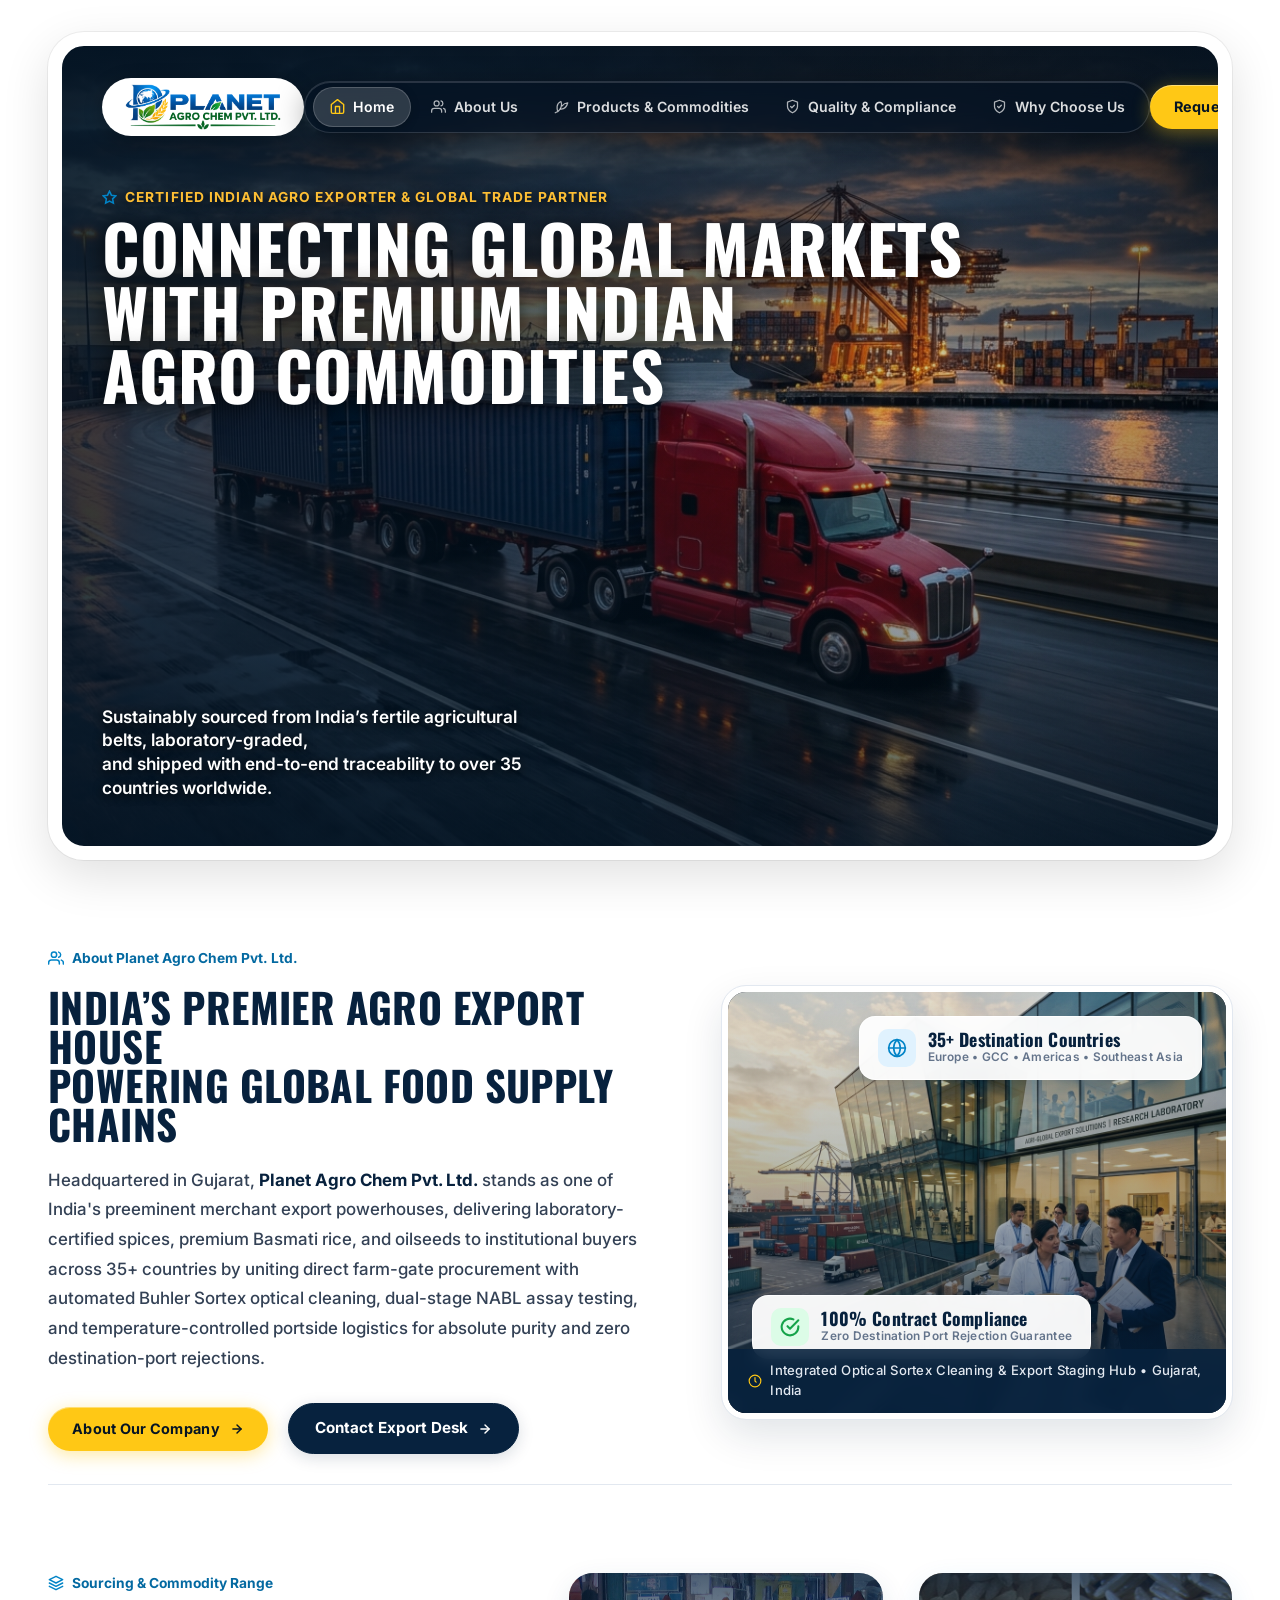
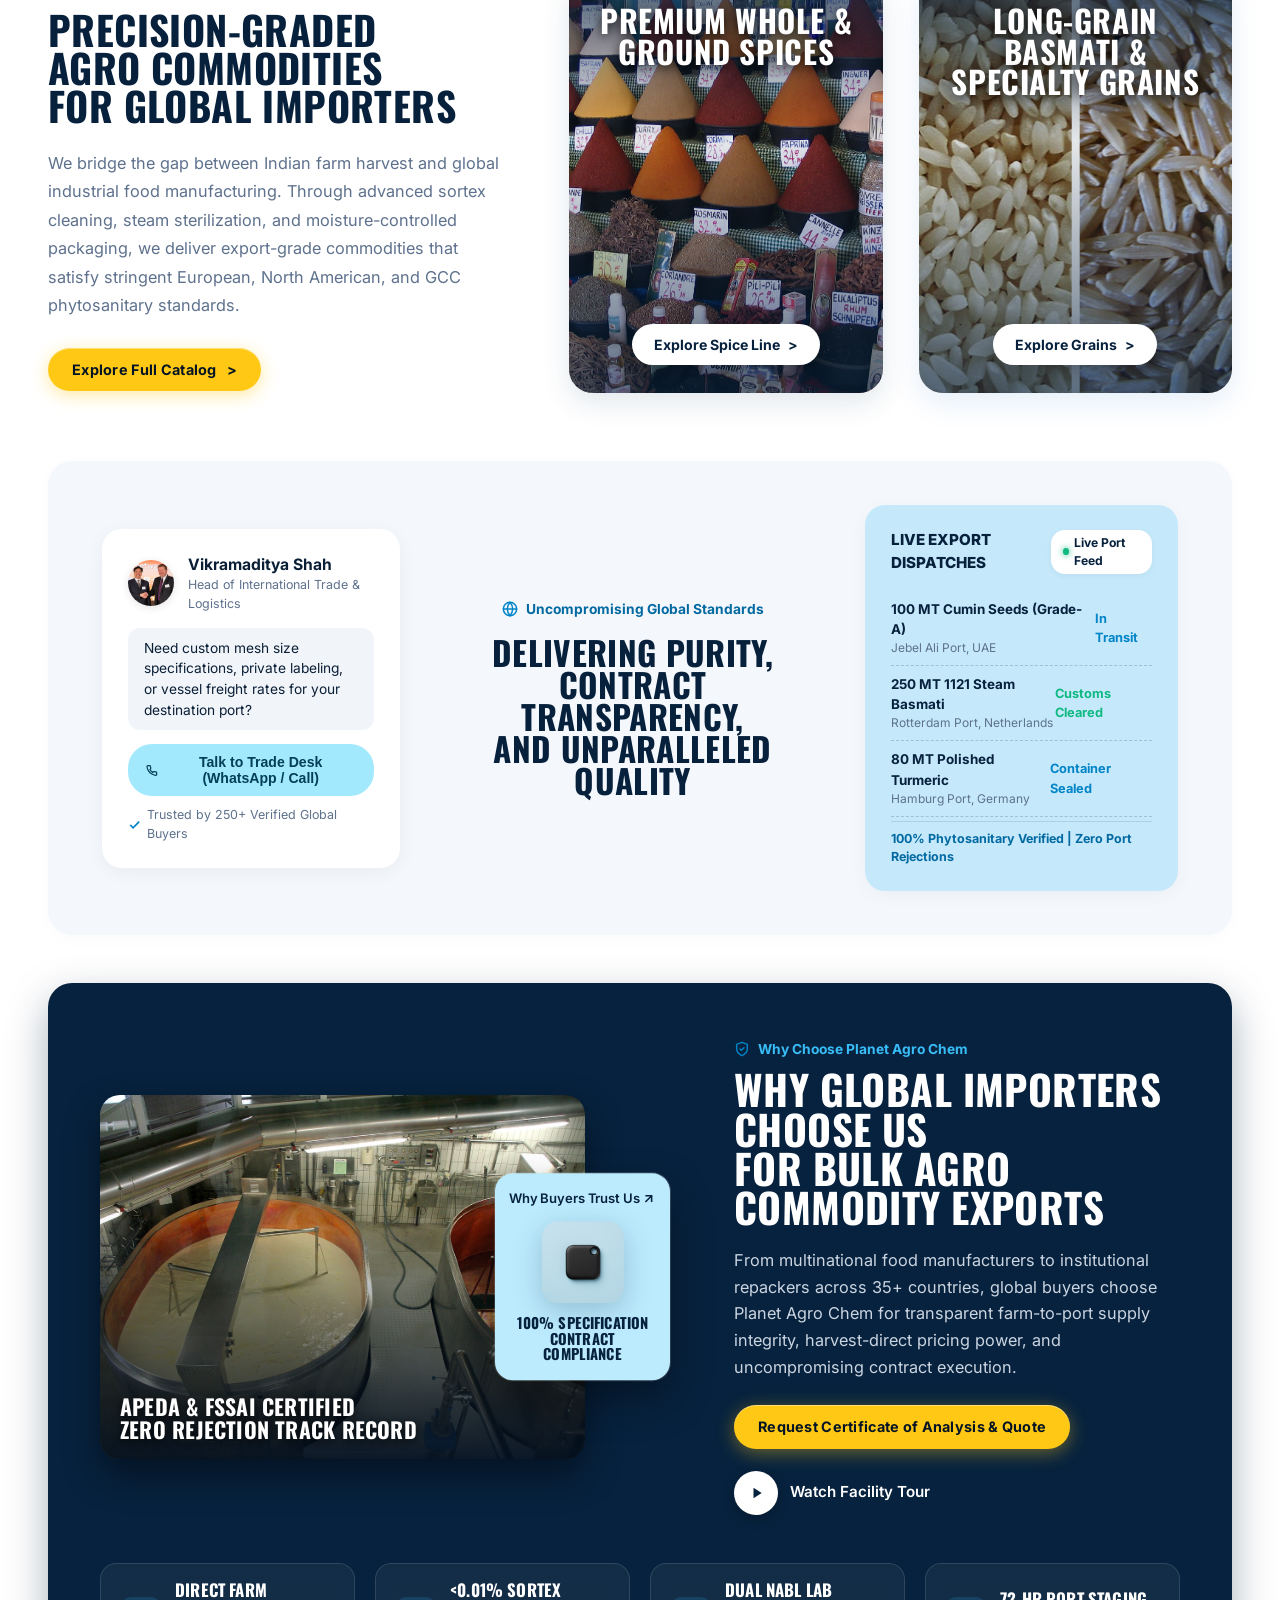
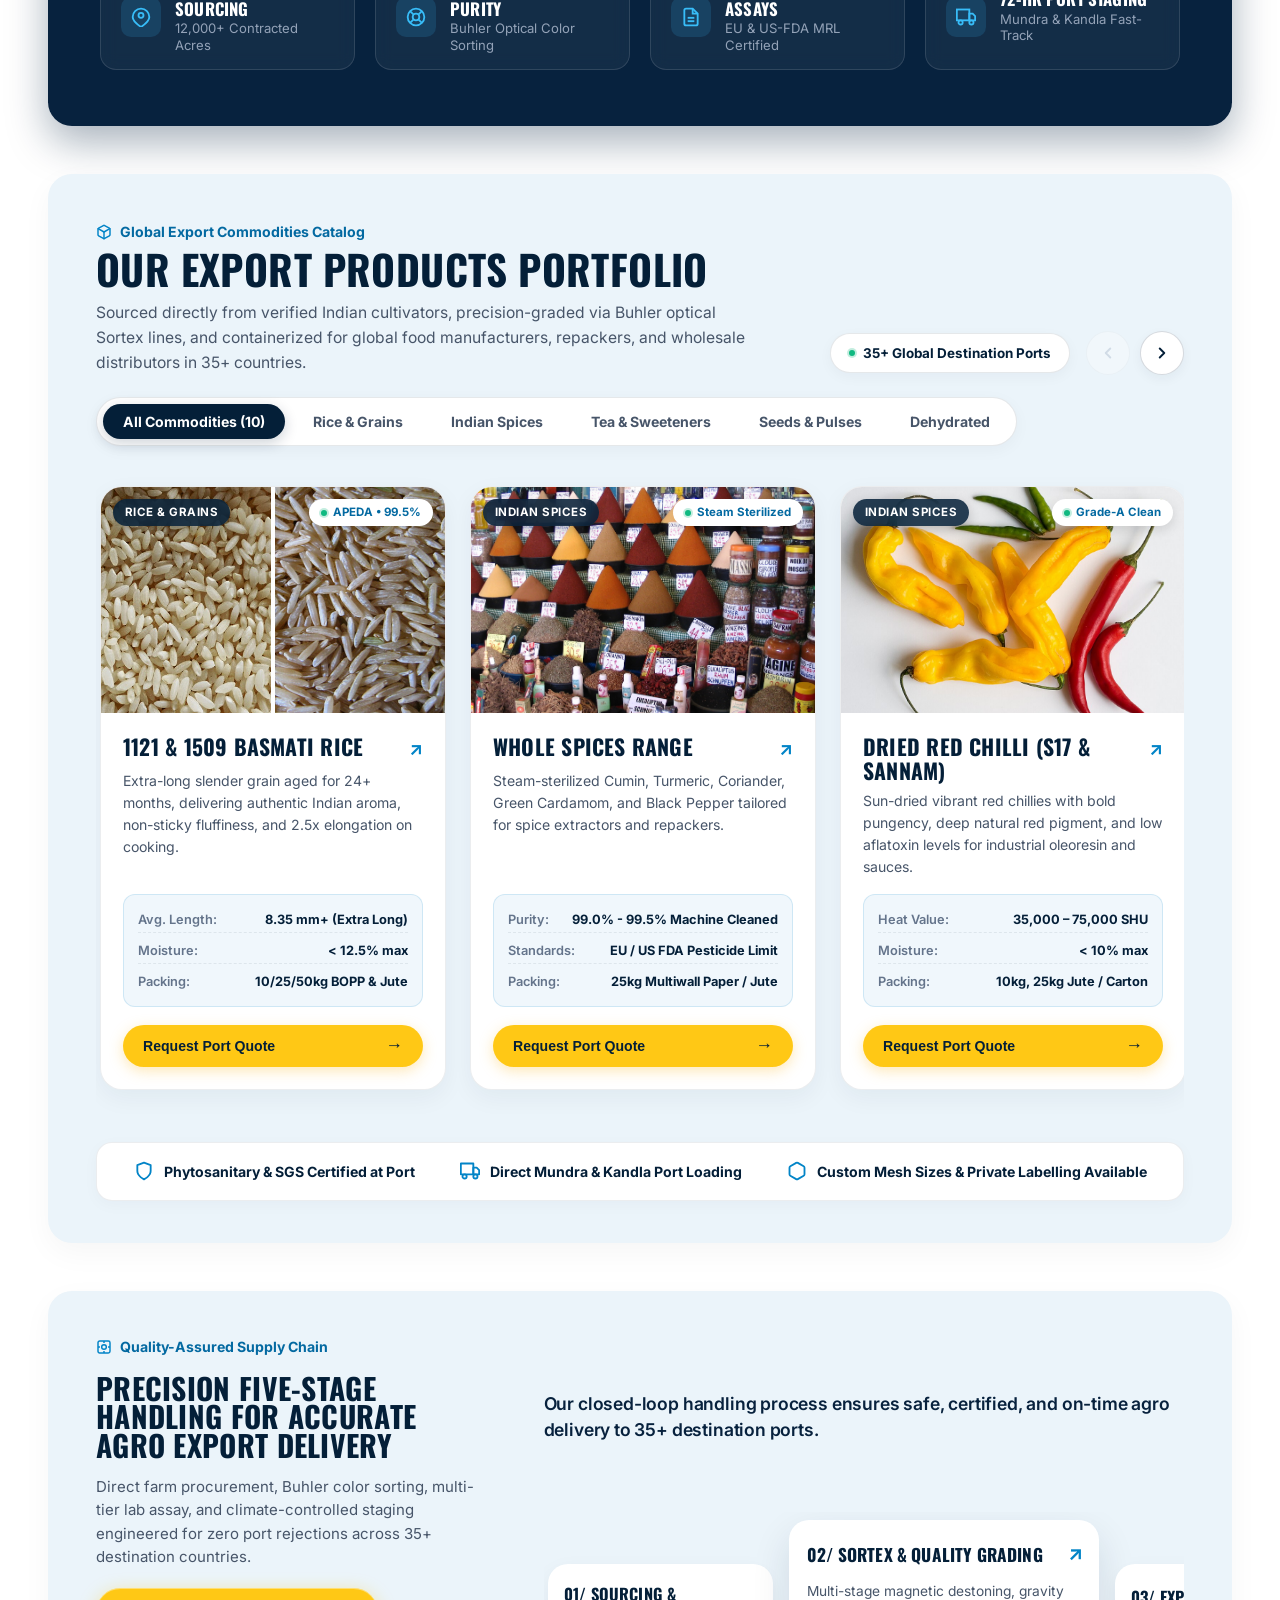
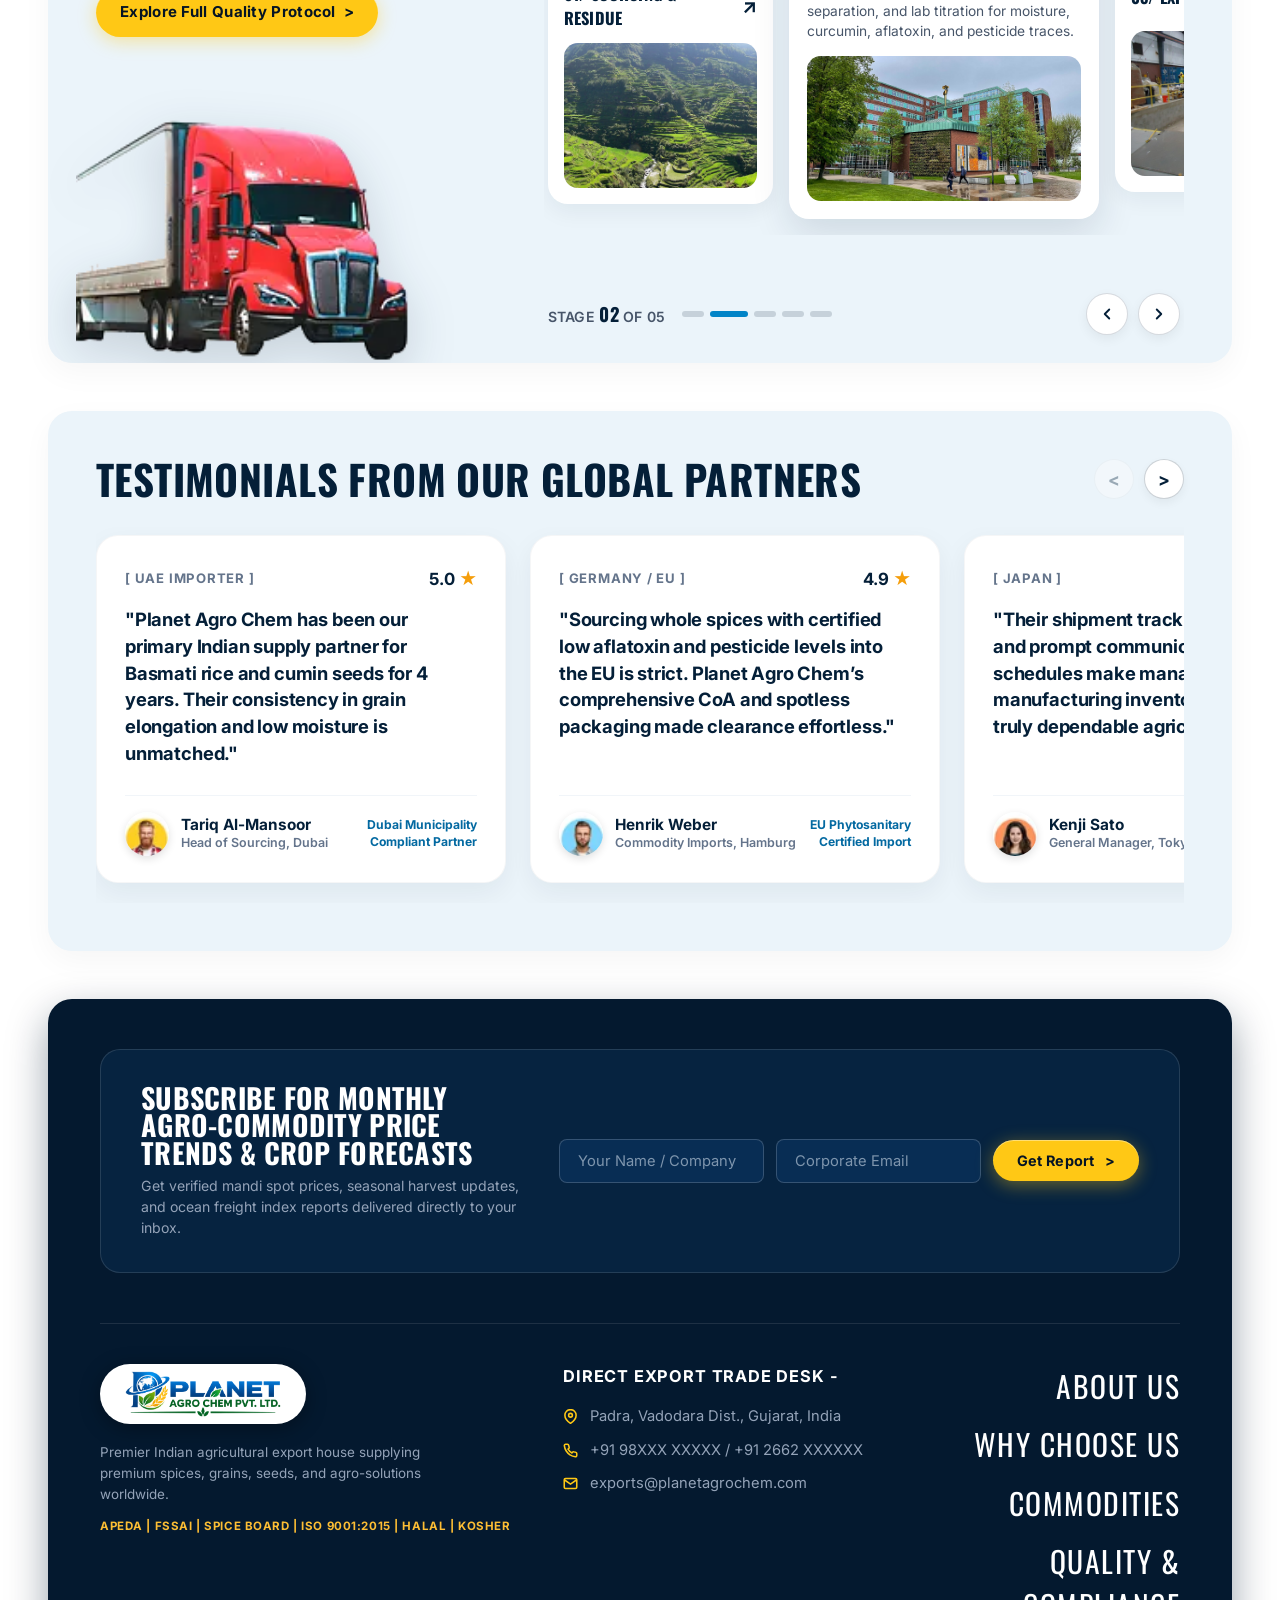
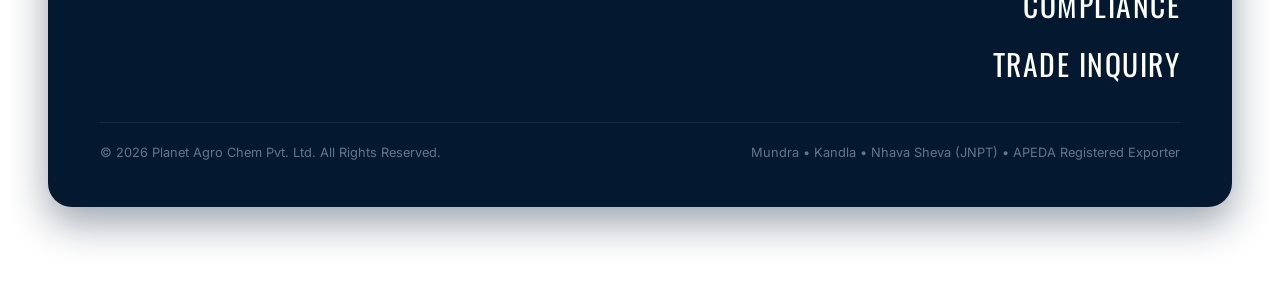
==== commit f4c035b1: "Update website pages, styling, master documentation, and assets" ====
--- a/index.html
+++ b/index.html
@@ -30,7 +30,7 @@
               <svg viewBox="0 0 24 24" fill="none" stroke="currentColor" stroke-width="2" stroke-linecap="round" stroke-linejoin="round"><path d="M3 9l9-7 9 7v11a2 2 0 0 1-2 2H5a2 2 0 0 1-2-2z"></path><polyline points="9 22 9 12 15 12 15 22"></polyline></svg>
               <span>Home</span>
             </a>
-            <a href="#about" class="nav-link-item">
+            <a href="about.html" class="nav-link-item">
               <svg viewBox="0 0 24 24" fill="none" stroke="currentColor" stroke-width="2" stroke-linecap="round" stroke-linejoin="round"><path d="M17 21v-2a4 4 0 0 0-4-4H5a4 4 0 0 0-4 4v2"></path><circle cx="9" cy="7" r="4"></circle><path d="M23 21v-2a4 4 0 0 0-3-3.87"></path><path d="M16 3.13a4 4 0 0 1 0 7.75"></path></svg>
               <span>About Us</span>
             </a>
@@ -68,7 +68,7 @@
                   <svg viewBox="0 0 24 24" fill="none" stroke="currentColor" stroke-width="2" stroke-linecap="round" stroke-linejoin="round"><path d="M3 9l9-7 9 7v11a2 2 0 0 1-2 2H5a2 2 0 0 1-2-2z"></path><polyline points="9 22 9 12 15 12 15 22"></polyline></svg>
                   <span>Home</span>
                 </a>
-                <a href="#about" class="mobile-nav-item">
+                <a href="about.html" class="mobile-nav-item">
                   <svg viewBox="0 0 24 24" fill="none" stroke="currentColor" stroke-width="2" stroke-linecap="round" stroke-linejoin="round"><path d="M17 21v-2a4 4 0 0 0-4-4H5a4 4 0 0 0-4 4v2"></path><circle cx="9" cy="7" r="4"></circle><path d="M23 21v-2a4 4 0 0 0-3-3.87"></path><path d="M16 3.13a4 4 0 0 1 0 7.75"></path></svg>
                   <span>About Us</span>
                 </a>
@@ -1064,18 +1064,13 @@
           </button>
         </form>
       </div>
-
       <div class="footer-main-row">
         <div class="footer-brand-wrap">
-          <div class="footer-brand-header">
-            <div class="footer-logo-badge">
-              <img src="logo-emblem-transparent.png" alt="Planet Agro Chem Pvt. Ltd." class="footer-logo-img">
-            </div>
-            <div class="footer-brand-names">
-              <div class="display-title footer-brand-huge">PLANET</div>
-              <div class="footer-brand-sub">AGRO CHEM PVT. LTD.</div>
-            </div>
-          </div>
+          <a href="index.html" class="brand-wrap footer-brand-wrap-logo" aria-label="Planet Agro Chem Pvt. Ltd. Home">
+            <div class="brand-logo-frame footer-logo-frame">
+              <img src="headerlogo.png" alt="Planet Agro Chem Pvt. Ltd. - Agricultural Commodities &amp; Export Solutions" class="brand-logo-img footer-brand-logo-img">
+            </div>
+          </a>
           <p class="footer-brand-desc">
             Premier Indian agricultural export house supplying premium spices, grains, seeds, and agro-solutions worldwide.
           </p>
--- a/styles.css
+++ b/styles.css
@@ -2990,6 +2990,41 @@
   gap: 14px;
 }
 
+.footer-brand-wrap-logo {
+  display: inline-flex;
+  align-items: center;
+  text-decoration: none;
+  width: fit-content;
+  margin-bottom: 4px;
+}
+
+.footer-logo-frame {
+  height: 60px;
+  background: #ffffff;
+  border: 1px solid rgba(255, 255, 255, 0.85);
+  border-radius: 9999px;
+  padding: 6px 24px;
+  display: inline-flex;
+  align-items: center;
+  justify-content: center;
+  box-shadow: 0 4px 20px rgba(0, 0, 0, 0.35);
+  transition: all 0.3s cubic-bezier(0.16, 1, 0.3, 1);
+}
+
+.footer-brand-wrap-logo:hover .footer-logo-frame {
+  transform: translateY(-2px);
+  border-color: rgba(255, 200, 21, 0.85);
+  box-shadow: 0 8px 24px rgba(0, 0, 0, 0.45), 0 0 16px rgba(255, 200, 21, 0.4);
+}
+
+.footer-brand-logo-img {
+  height: 46px;
+  width: auto;
+  max-width: 205px;
+  object-fit: contain;
+  display: block;
+}
+
 .footer-brand-header {
   display: flex;
   align-items: center;
@@ -2999,16 +3034,14 @@
 .footer-logo-badge {
   width: 64px;
   height: 64px;
-  background: rgba(255, 255, 255, 0.08);
-  backdrop-filter: blur(12px);
-  -webkit-backdrop-filter: blur(12px);
-  border: 1px solid rgba(255, 255, 255, 0.18);
+  background: #ffffff;
+  border: 1px solid rgba(255, 255, 255, 0.9);
   border-radius: 16px;
   padding: 6px;
   display: flex;
   align-items: center;
   justify-content: center;
-  box-shadow: 0 6px 20px rgba(0, 0, 0, 0.35), inset 0 1px 0 rgba(255, 255, 255, 0.2);
+  box-shadow: 0 6px 20px rgba(0, 0, 0, 0.35);
   flex-shrink: 0;
 }
 
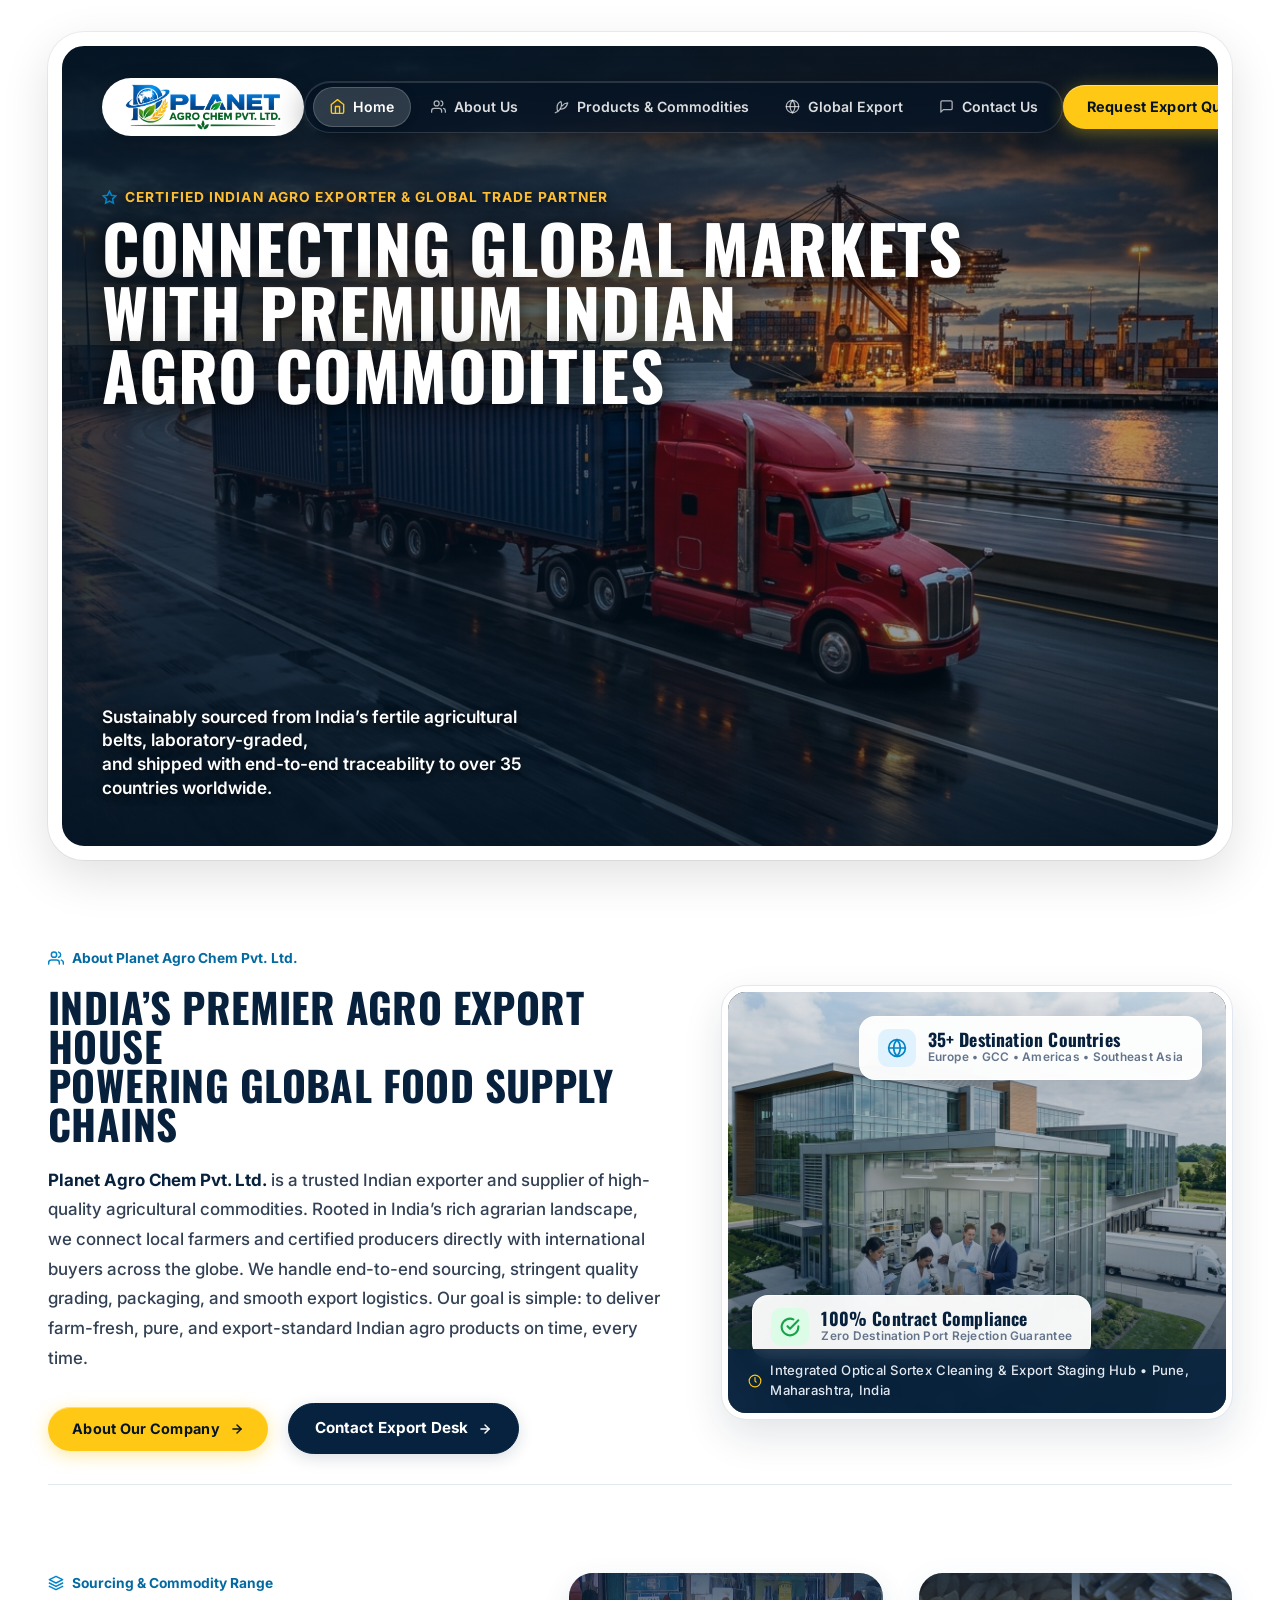
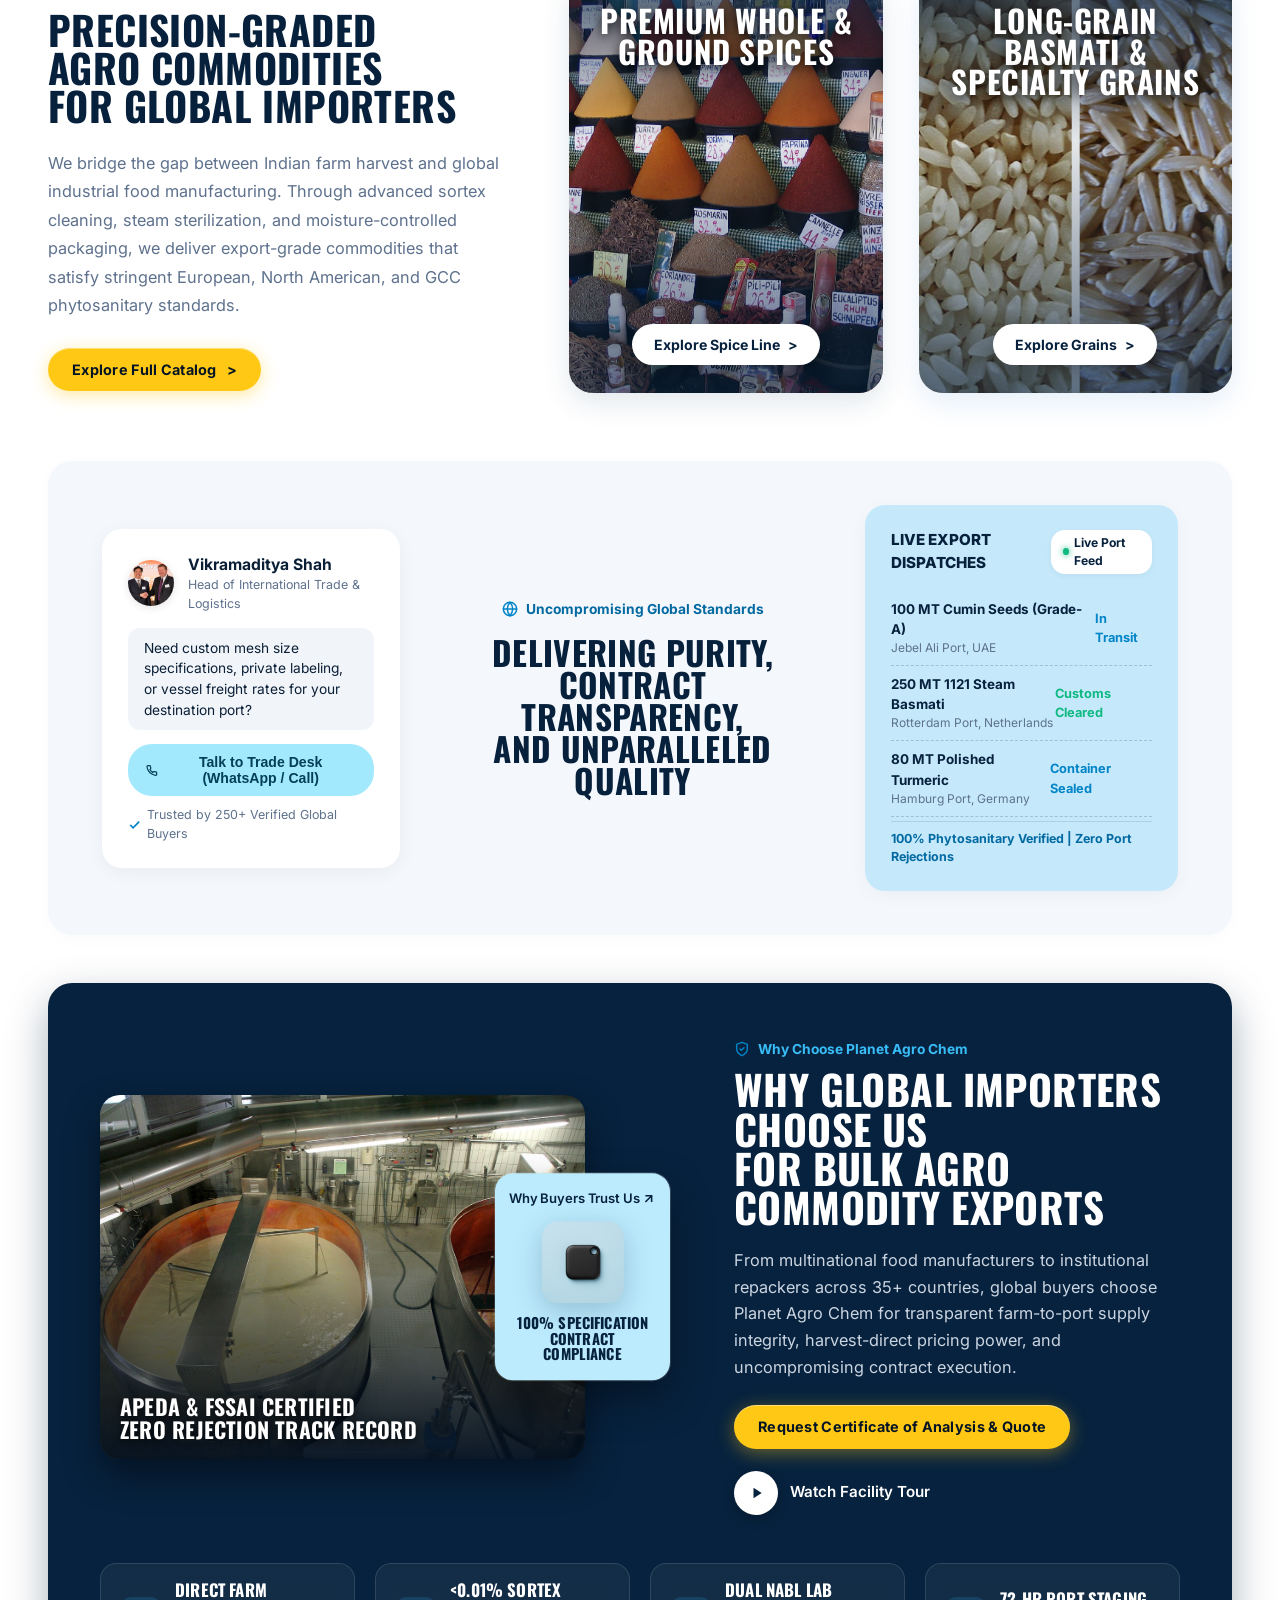
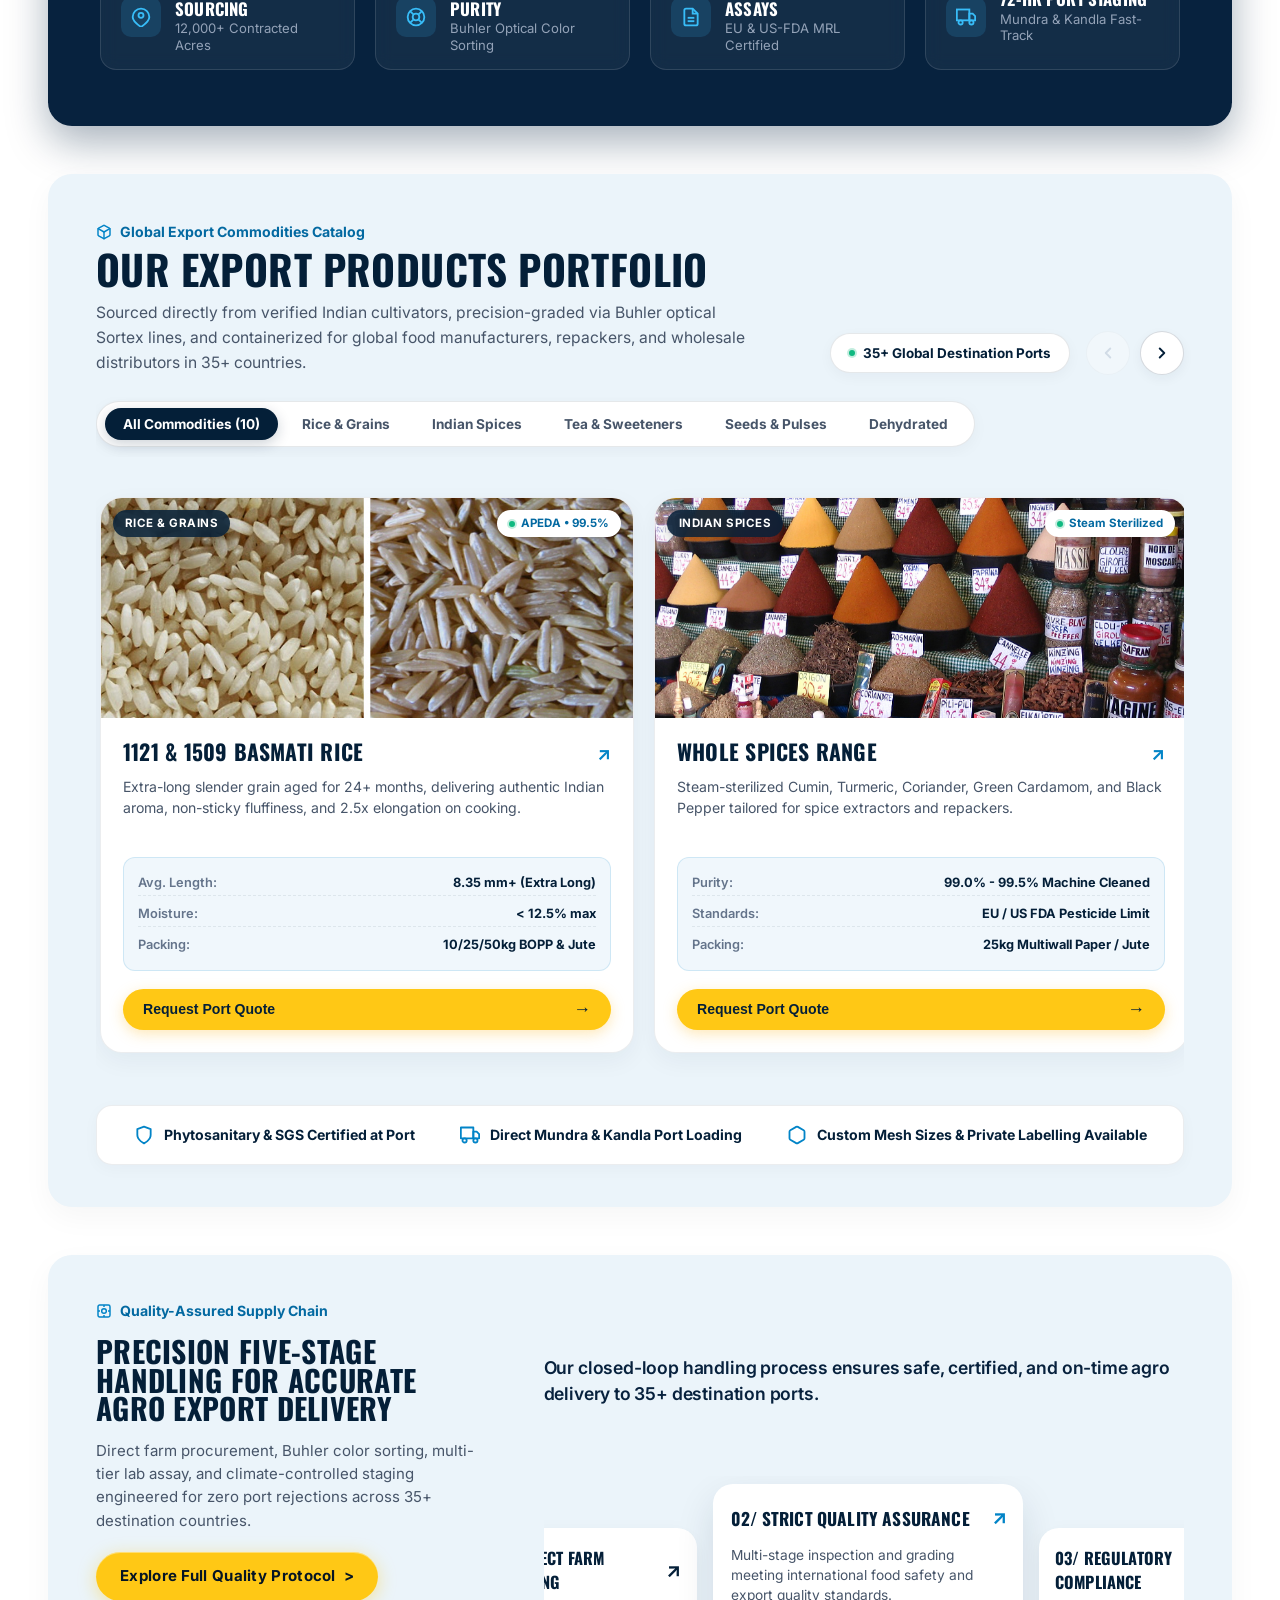
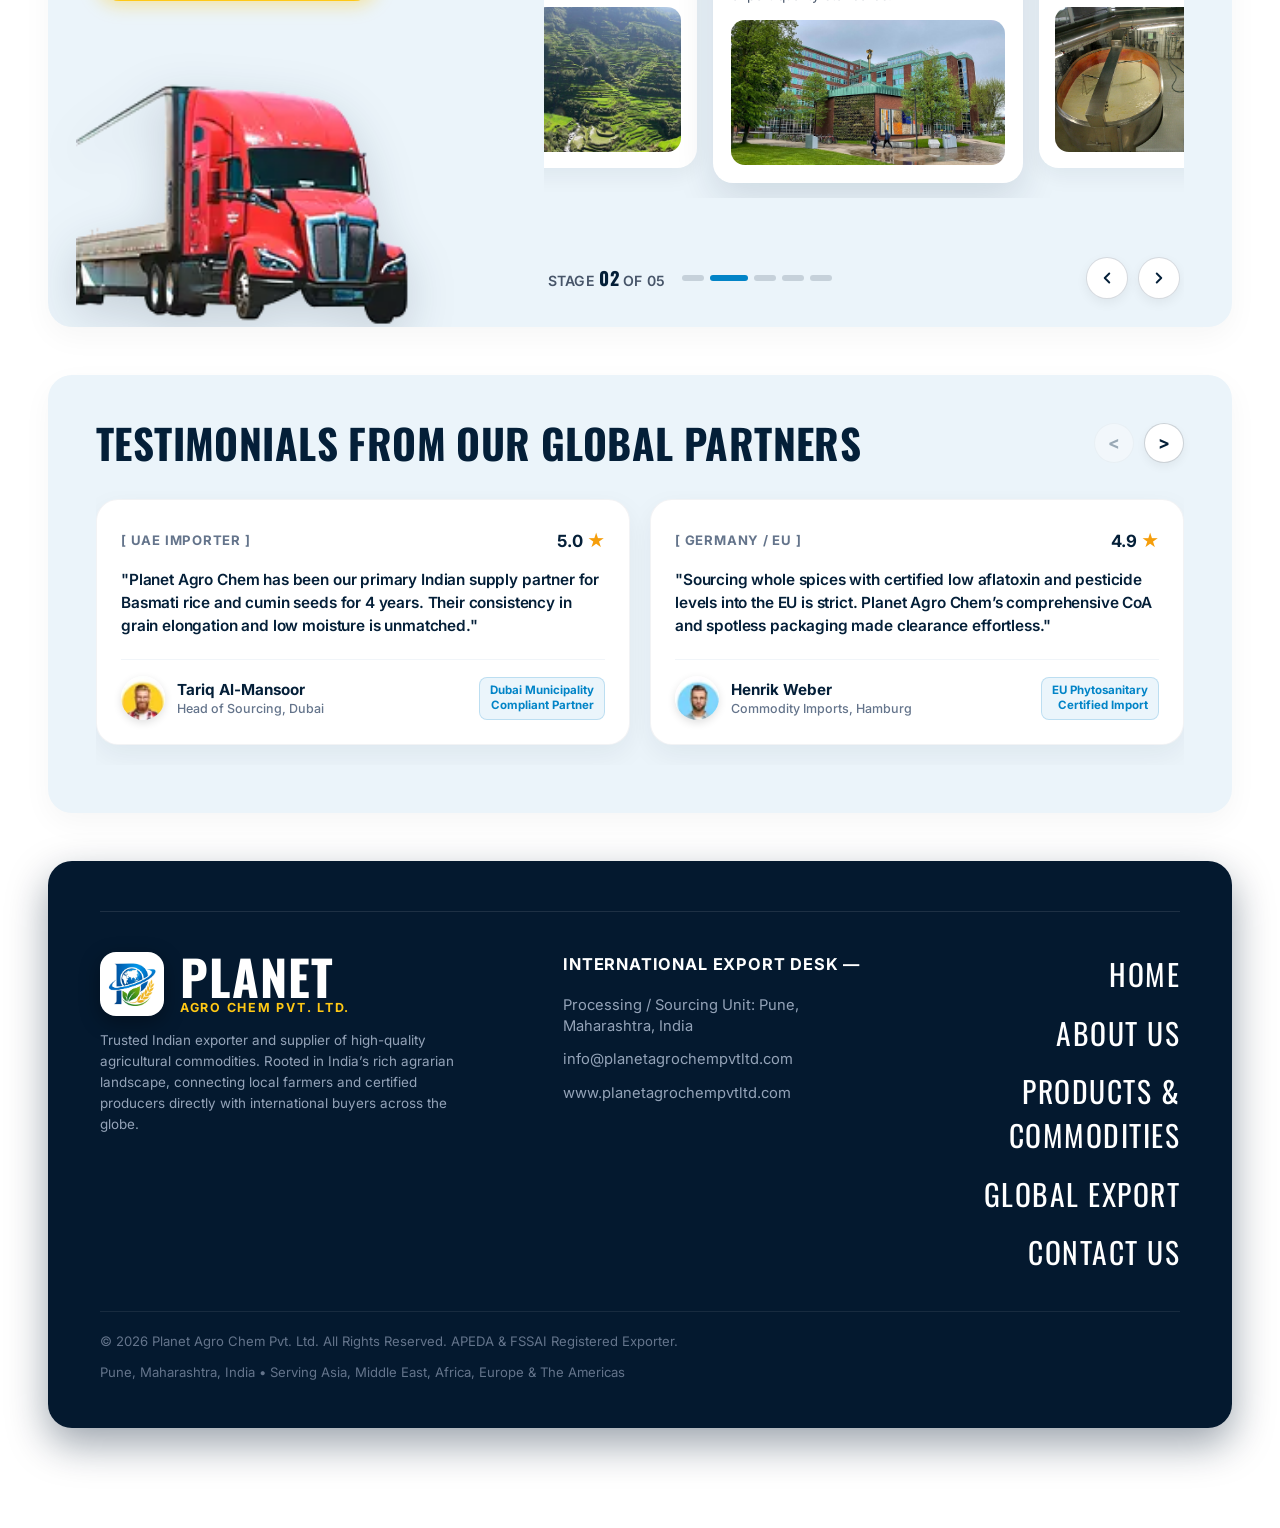
==== commit 979d339a: "Enhance responsive layouts, add global export, products, quality pages and fix mobile overflowing" ====
--- a/index.html
+++ b/index.html
@@ -34,17 +34,17 @@
               <svg viewBox="0 0 24 24" fill="none" stroke="currentColor" stroke-width="2" stroke-linecap="round" stroke-linejoin="round"><path d="M17 21v-2a4 4 0 0 0-4-4H5a4 4 0 0 0-4 4v2"></path><circle cx="9" cy="7" r="4"></circle><path d="M23 21v-2a4 4 0 0 0-3-3.87"></path><path d="M16 3.13a4 4 0 0 1 0 7.75"></path></svg>
               <span>About Us</span>
             </a>
-            <a href="#products" class="nav-link-item">
+            <a href="products.html" class="nav-link-item">
               <svg viewBox="0 0 24 24" fill="none" stroke="currentColor" stroke-width="2" stroke-linecap="round" stroke-linejoin="round"><path d="M2 22s5.5-1.5 8-6c3.5-6.5 1-12 1-12s-5.5 2.5-6 8c-.4 4.5 1 8 1 8z"></path><path d="M10 16c4.5.5 10-2 12-10 0 0-5.5.5-9 5"></path></svg>
               <span>Products &amp; Commodities</span>
             </a>
-            <a href="#quality" class="nav-link-item">
-              <svg viewBox="0 0 24 24" fill="none" stroke="currentColor" stroke-width="2" stroke-linecap="round" stroke-linejoin="round"><path d="M12 22s8-4 8-10V5l-8-3-8 3v7c0 6 8 10 8 10z"></path><polyline points="9 12 11 14 15 10"></polyline></svg>
-              <span>Quality &amp; Compliance</span>
+            <a href="global-export.html" class="nav-link-item">
+              <svg viewBox="0 0 24 24" fill="none" stroke="currentColor" stroke-width="2" stroke-linecap="round" stroke-linejoin="round"><circle cx="12" cy="12" r="10"></circle><line x1="2" y1="12" x2="22" y2="12"></line><path d="M12 2a15.3 15.3 0 0 1 4 10 15.3 15.3 0 0 1-4 10 15.3 15.3 0 0 1-4-10 15.3 15.3 0 0 1 4-10z"></path></svg>
+              <span>Global Export</span>
             </a>
-            <a href="#why-choose-us" class="nav-link-item">
-              <svg viewBox="0 0 24 24" fill="none" stroke="currentColor" stroke-width="2" stroke-linecap="round" stroke-linejoin="round"><path d="M12 22s8-4 8-10V5l-8-3-8 3v7c0 6 8 10 8 10z"></path><polyline points="9 12 11 14 15 10"></polyline></svg>
-              <span>Why Choose Us</span>
+            <a href="contact.html" class="nav-link-item">
+              <svg viewBox="0 0 24 24" fill="none" stroke="currentColor" stroke-width="2" stroke-linecap="round" stroke-linejoin="round"><path d="M21 15a2 2 0 0 1-2 2H7l-4 4V5a2 2 0 0 1 2-2h14a2 2 0 0 1 2 2z"></path></svg>
+              <span>Contact Us</span>
             </a>
           </div>
 
@@ -72,17 +72,17 @@
                   <svg viewBox="0 0 24 24" fill="none" stroke="currentColor" stroke-width="2" stroke-linecap="round" stroke-linejoin="round"><path d="M17 21v-2a4 4 0 0 0-4-4H5a4 4 0 0 0-4 4v2"></path><circle cx="9" cy="7" r="4"></circle><path d="M23 21v-2a4 4 0 0 0-3-3.87"></path><path d="M16 3.13a4 4 0 0 1 0 7.75"></path></svg>
                   <span>About Us</span>
                 </a>
-                <a href="#products" class="mobile-nav-item">
+                <a href="products.html" class="mobile-nav-item">
                   <svg viewBox="0 0 24 24" fill="none" stroke="currentColor" stroke-width="2" stroke-linecap="round" stroke-linejoin="round"><path d="M2 22s5.5-1.5 8-6c3.5-6.5 1-12 1-12s-5.5 2.5-6 8c-.4 4.5 1 8 1 8z"></path><path d="M10 16c4.5.5 10-2 12-10 0 0-5.5.5-9 5"></path></svg>
                   <span>Products &amp; Commodities</span>
                 </a>
-                <a href="#quality" class="mobile-nav-item">
+                <a href="global-export.html" class="mobile-nav-item">
                   <svg viewBox="0 0 24 24" fill="none" stroke="currentColor" stroke-width="2" stroke-linecap="round" stroke-linejoin="round"><path d="M12 22s8-4 8-10V5l-8-3-8 3v7c0 6 8 10 8 10z"></path><polyline points="9 12 11 14 15 10"></polyline></svg>
-                  <span>Quality &amp; Compliance</span>
+                  <span>Global Export</span>
                 </a>
-                <a href="#why-choose-us" class="mobile-nav-item">
-                  <svg viewBox="0 0 24 24" fill="none" stroke="currentColor" stroke-width="2" stroke-linecap="round" stroke-linejoin="round"><path d="M12 22s8-4 8-10V5l-8-3-8 3v7c0 6 8 10 8 10z"></path><polyline points="9 12 11 14 15 10"></polyline></svg>
-                  <span>Why Choose Us</span>
+                <a href="contact.html" class="mobile-nav-item">
+                  <svg viewBox="0 0 24 24" fill="none" stroke="currentColor" stroke-width="2" stroke-linecap="round" stroke-linejoin="round"><path d="M21 15a2 2 0 0 1-2 2H7l-4 4V5a2 2 0 0 1 2-2h14a2 2 0 0 1 2 2z"></path></svg>
+                  <span>Contact Us</span>
                 </a>
               </div>
               <a href="#quote" class="btn-yellow mobile-cta-btn">
@@ -136,7 +136,7 @@
           </h2>
 
           <p class="about-combined-text">
-            Headquartered in Gujarat, <strong>Planet Agro Chem Pvt. Ltd.</strong> stands as one of India's preeminent merchant export powerhouses, delivering laboratory-certified spices, premium Basmati rice, and oilseeds to institutional buyers across 35+ countries by uniting direct farm-gate procurement with automated Buhler Sortex optical cleaning, dual-stage NABL assay testing, and temperature-controlled portside logistics for absolute purity and zero destination-port rejections.
+            <strong>Planet Agro Chem Pvt. Ltd.</strong> is a trusted Indian exporter and supplier of high-quality agricultural commodities. Rooted in India’s rich agrarian landscape, we connect local farmers and certified producers directly with international buyers across the globe. We handle end-to-end sourcing, stringent quality grading, packaging, and smooth export logistics. Our goal is simple: to deliver farm-fresh, pure, and export-standard Indian agro products on time, every time.
           </p>
 
           <div class="about-actions-row">
@@ -154,7 +154,7 @@
         <!-- Right Column: Corporate Facility Visual with Floating Verification Badges -->
         <div class="about-us-visual">
           <div class="about-image-card">
-            <img src="about-company-hero.jpg" alt="Planet Agro Chem Pvt. Ltd. Modern Optical Sortex Processing Terminal and Quality Testing Facility" class="about-facility-img" loading="lazy">
+            <img src="clean-facility-lab.jpg" alt="Planet Agro Chem Pvt. Ltd. Modern Optical Sortex Processing Terminal and Quality Testing Facility" class="about-facility-img" loading="lazy">
             <div class="about-image-overlay"></div>
 
             <!-- Floating Badge Top Right -->
@@ -182,7 +182,7 @@
             <!-- Bottom Facility Caption Bar -->
             <div class="about-image-caption">
               <svg width="14" height="14" viewBox="0 0 24 24" fill="none" stroke="currentColor" stroke-width="2" stroke-linecap="round" stroke-linejoin="round"><circle cx="12" cy="12" r="10"></circle><polyline points="12 6 12 12 14 14"></polyline></svg>
-              <span>Integrated Optical Sortex Cleaning &amp; Export Staging Hub • Gujarat, India</span>
+              <span>Integrated Optical Sortex Cleaning &amp; Export Staging Hub • Pune, Maharashtra, India</span>
             </div>
           </div>
         </div>
@@ -830,73 +830,73 @@
           <div class="precision-slider-viewport" id="precisionSliderViewport">
             <div class="precision-slider-track" id="precisionSliderTrack">
               
-              <!-- Card 01: Farm Sourcing & Residue Testing (Small) -->
+              <!-- Card 01: Direct Farm Sourcing -->
               <div class="precision-slide-card" data-slide="1">
                 <div class="slide-card-head">
-                  <span class="slide-card-num-title">01/ SOURCING &amp; RESIDUE</span>
+                  <span class="slide-card-num-title">01/ DIRECT FARM SOURCING</span>
                   <span class="slide-card-arrow">&#8599;</span>
                 </div>
                 <p class="slide-card-text">
-                  Direct farm-gate procurement from certified cultivator cooperatives across Gujarat with pre-harvest residue checks.
+                  Sourced straight from primary cultivation hubs in India to ensure peak freshness and competitive pricing.
                 </p>
                 <div class="slide-card-photo-box">
-                  <img src="process-01-sourcing.jpg" alt="Farm Sourcing &amp; Residue Testing" class="slide-card-img">
-                </div>
-              </div>
-
-              <!-- Card 02: Mechanized Sortex & Lab Assay (Center / BIG / Active) -->
+                  <img src="process-01-sourcing.jpg" alt="Direct Farm Sourcing" class="slide-card-img">
+                </div>
+              </div>
+
+              <!-- Card 02: Strict Quality Assurance -->
               <div class="precision-slide-card is-active" data-slide="2">
                 <div class="slide-card-head">
-                  <span class="slide-card-num-title">02/ SORTEX &amp; QUALITY GRADING</span>
+                  <span class="slide-card-num-title">02/ STRICT QUALITY ASSURANCE</span>
                   <span class="slide-card-arrow">&#8599;</span>
                 </div>
                 <p class="slide-card-text">
-                  Multi-stage magnetic destoning, gravity separation, and lab titration for moisture, curcumin, aflatoxin, and pesticide traces.
+                  Multi-stage inspection and grading meeting international food safety and export quality standards.
                 </p>
                 <div class="slide-card-photo-box">
-                  <img src="process-02-lab-grading.jpg" alt="Mechanized Sortex &amp; Lab Assay" class="slide-card-img">
-                </div>
-              </div>
-
-              <!-- Card 03: Export Packaging & Dispatch (Small) -->
+                  <img src="process-02-lab-grading.jpg" alt="Strict Quality Assurance" class="slide-card-img">
+                </div>
+              </div>
+
+              <!-- Card 03: Regulatory Compliance -->
               <div class="precision-slide-card" data-slide="3">
                 <div class="slide-card-head">
-                  <span class="slide-card-num-title">03/ EXPORT PACKAGING</span>
+                  <span class="slide-card-num-title">03/ REGULATORY COMPLIANCE</span>
                   <span class="slide-card-arrow">&#8599;</span>
                 </div>
                 <p class="slide-card-text">
-                  Multi-wall kraft paper, airtight PP bags, and desiccated container stuffing at Mundra and Kandla ports with live GPS tracking.
+                  Registered and compliant with key statutory bodies such as APEDA, FSSAI, and DGFT (IEC).
                 </p>
                 <div class="slide-card-photo-box">
-                  <img src="process-03-packaging.jpg" alt="Airtight Hermetic Export Packaging" class="slide-card-img">
-                </div>
-              </div>
-
-              <!-- Card 04: Silo & Cold Storage (Small) -->
+                  <img src="tech-sortex-facility.jpg" alt="Regulatory Compliance APEDA & FSSAI" class="slide-card-img">
+                </div>
+              </div>
+
+              <!-- Card 04: Reliable Logistics -->
               <div class="precision-slide-card" data-slide="4">
                 <div class="slide-card-head">
-                  <span class="slide-card-num-title">04/ SILO &amp; COLD STORAGE</span>
+                  <span class="slide-card-num-title">04/ RELIABLE LOGISTICS</span>
                   <span class="slide-card-arrow">&#8599;</span>
                 </div>
                 <p class="slide-card-text">
-                  Climate-controlled humidity-regulated silos preserving volatile oil content and preventing fungal development during staging.
+                  Timely container dispatch via major Indian ports with complete export documentation support.
                 </p>
                 <div class="slide-card-photo-box">
-                  <img src="process-04-silos.jpg" alt="Climate Controlled Silos &amp; Storage" class="slide-card-img">
-                </div>
-              </div>
-
-              <!-- Card 05: Ocean Port Dispatch (Small) -->
+                  <img src="process-05-port.jpg" alt="Reliable Port Logistics" class="slide-card-img">
+                </div>
+              </div>
+
+              <!-- Card 05: Customer-Centric Approach -->
               <div class="precision-slide-card" data-slide="5">
                 <div class="slide-card-head">
-                  <span class="slide-card-num-title">05/ OCEAN PORT DISPATCH</span>
+                  <span class="slide-card-num-title">05/ CUSTOMER-CENTRIC APPROACH</span>
                   <span class="slide-card-arrow">&#8599;</span>
                 </div>
                 <p class="slide-card-text">
-                  Direct port-gate clearance at Mundra &amp; Kandla ports with complete phytosanitary, fumigation, and SGS inspection certificates.
+                  Dedicated communication and transparent updates throughout the global shipping and delivery cycle.
                 </p>
                 <div class="slide-card-photo-box">
-                  <img src="process-05-port.jpg" alt="Ocean Port Dispatch at Mundra &amp; Kandla" class="slide-card-img">
+                  <img src="process-03-packaging.jpg" alt="Customer-Centric Approach" class="slide-card-img">
                 </div>
               </div>
 
@@ -1044,69 +1044,45 @@
       </div>
     </section>
 
-    <!-- ==================== 7. BLUE SECTION 2: NEWSLETTER & FOOTER ==================== -->
-    <footer class="footer-wrap-card" id="quote">
-      <div class="newsletter-box">
-        <div class="newsletter-text-col">
-          <h3 class="display-title newsletter-title">
-            SUBSCRIBE FOR MONTHLY AGRO-COMMODITY PRICE TRENDS &amp; CROP FORECASTS
-          </h3>
-          <p class="newsletter-sub-desc">
-            Get verified mandi spot prices, seasonal harvest updates, and ocean freight index reports delivered directly to your inbox.
-          </p>
-        </div>
-        <form class="newsletter-inputs-row" id="newsletterForm">
-          <input type="text" class="newsletter-input" placeholder="Your Name / Company" required>
-          <input type="email" class="newsletter-input" placeholder="Corporate Email" required>
-          <button type="submit" class="btn-yellow newsletter-submit-btn">
-            <span>Get Report</span>
-            <span>&gt;</span>
-          </button>
-        </form>
-      </div>
+        <!-- =========================================================
+         GLOBAL FOOTER (MATCHING SITE BRANDING)
+         ========================================================= -->
+    <footer class="footer-wrap-card" id="footer">
       <div class="footer-main-row">
         <div class="footer-brand-wrap">
-          <a href="index.html" class="brand-wrap footer-brand-wrap-logo" aria-label="Planet Agro Chem Pvt. Ltd. Home">
-            <div class="brand-logo-frame footer-logo-frame">
-              <img src="headerlogo.png" alt="Planet Agro Chem Pvt. Ltd. - Agricultural Commodities &amp; Export Solutions" class="brand-logo-img footer-brand-logo-img">
-            </div>
-          </a>
+          <div class="footer-brand-header">
+            <div class="footer-logo-badge">
+              <img src="logo-emblem-transparent.png" alt="Planet Agro Chem Pvt. Ltd." class="footer-logo-img">
+            </div>
+            <div class="footer-brand-names">
+              <div class="display-title footer-brand-huge">PLANET</div>
+              <div class="footer-brand-sub">AGRO CHEM PVT. LTD.</div>
+            </div>
+          </div>
           <p class="footer-brand-desc">
-            Premier Indian agricultural export house supplying premium spices, grains, seeds, and agro-solutions worldwide.
+            Trusted Indian exporter and supplier of high-quality agricultural commodities. Rooted in India’s rich agrarian landscape, connecting local farmers and certified producers directly with international buyers across the globe.
           </p>
-          <div class="footer-cert-pills">
-            APEDA | FSSAI | SPICE BOARD | ISO 9001:2015 | HALAL | KOSHER
-          </div>
         </div>
 
         <div class="footer-contact-block">
-          <h5>DIRECT EXPORT TRADE DESK -</h5>
-          <p>
-            <svg width="15" height="15" viewBox="0 0 24 24" fill="none" stroke="currentColor" stroke-width="2.5"><path d="M21 10c0 7-9 13-9 13s-9-6-9-13a9 9 0 0 1 18 0z"></path><circle cx="12" cy="10" r="3"></circle></svg>
-            <span>Padra, Vadodara Dist., Gujarat, India</span>
-          </p>
-          <p>
-            <svg width="15" height="15" viewBox="0 0 24 24" fill="none" stroke="currentColor" stroke-width="2.5"><path d="M22 16.92v3a2 2 0 0 1-2.18 2 19.79 19.79 0 0 1-8.63-3.07 19.5 19.5 0 0 1-6-6 19.79 19.79 0 0 1-3.07-8.67A2 2 0 0 1 4.11 2h3a2 2 0 0 1 2 1.72 12.84 12.84 0 0 0 .7 2.81 2 2 0 0 1-.45 2.11L8.09 9.91a16 16 0 0 0 6 6l1.27-1.27a2 2 0 0 1 2.11-.45 12.84 12.84 0 0 0 2.81.7A2 2 0 0 1 22 16.92z"></path></svg>
-            <a href="tel:+912662000000" class="footer-contact-link">+91 98XXX XXXXX / +91 2662 XXXXXX</a>
-          </p>
-          <p>
-            <svg width="15" height="15" viewBox="0 0 24 24" fill="none" stroke="currentColor" stroke-width="2.5"><path d="M4 4h16c1.1 0 2 .9 2 2v12c0 1.1-.9 2-2 2H4c-1.1 0-2-.9-2-2V6c0-1.1.9-2 2-2z"></path><polyline points="22,6 12,13 2,6"></polyline></svg>
-            <a href="mailto:exports@planetagrochem.com" class="footer-contact-link">exports@planetagrochem.com</a>
-          </p>
+          <h5>INTERNATIONAL EXPORT DESK &mdash;</h5>
+          <p><span>Processing / Sourcing Unit: Pune, Maharashtra, India</span></p>
+          <p><a href="mailto:info@planetagrochempvtltd.com" class="footer-contact-link">info@planetagrochempvtltd.com</a></p>
+          <p><a href="https://www.planetagrochempvtltd.com/" class="footer-contact-link" target="_blank" rel="noopener">www.planetagrochempvtltd.com</a></p>
         </div>
 
         <div class="footer-nav-list">
-          <a href="#about">ABOUT US</a>
-          <a href="#why-choose-us">WHY CHOOSE US</a>
-          <a href="#products">COMMODITIES</a>
-          <a href="#quality">QUALITY &amp; COMPLIANCE</a>
-          <a href="#quote">TRADE INQUIRY</a>
-        </div>
-      </div>
-      
-      <div style="margin-top: 36px; padding-top: 20px; border-top: 1px solid rgba(255, 255, 255, 0.08); display: flex; justify-content: space-between; align-items: center; font-size: 0.8rem; color: #64748b; flex-wrap: wrap; gap: 12px;">
-        <span>&copy; 2026 Planet Agro Chem Pvt. Ltd. All Rights Reserved.</span>
-        <span>Mundra &bull; Kandla &bull; Nhava Sheva (JNPT) &bull; APEDA Registered Exporter</span>
+          <a href="index.html">HOME</a>
+          <a href="about.html">ABOUT US</a>
+          <a href="products.html">PRODUCTS &amp; COMMODITIES</a>
+          <a href="global-export.html">GLOBAL EXPORT</a>
+          <a href="contact.html">CONTACT US</a>
+        </div>
+      </div>
+
+      <div style="margin-top: 36px; padding-top: 20px; border-top: 1px solid rgba(255, 255, 255, 0.08); display: flex; justify-content: space-between; align-items: center; font-size: 0.82rem; color: #64748b; flex-wrap: wrap; gap: 12px;">
+        <span>&copy; 2026 Planet Agro Chem Pvt. Ltd. All Rights Reserved. APEDA &amp; FSSAI Registered Exporter.</span>
+        <span>Pune, Maharashtra, India &bull; Serving Asia, Middle East, Africa, Europe &amp; The Americas</span>
       </div>
     </footer>
 
--- a/styles.css
+++ b/styles.css
@@ -458,6 +458,14 @@
   flex-direction: column;
   gap: 48px;
   background-color: #ffffff;
+  box-sizing: border-box;
+  min-width: 0;
+}
+
+.main-content-canvas > * {
+  min-width: 0;
+  max-width: 100%;
+  box-sizing: border-box;
 }
 
 .display-title {
@@ -832,54 +840,6 @@
   flex-shrink: 0;
 }
 
-/* Responsive adjustments for About Us Section */
-@media (max-width: 1080px) {
-  .about-us-grid {
-    grid-template-columns: 1fr;
-    gap: 40px;
-  }
-  .about-image-card {
-    aspect-ratio: 16 / 10;
-  }
-}
-
-@media (max-width: 640px) {
-  .about-pillars-grid {
-    grid-template-columns: 1fr;
-    gap: 12px;
-  }
-  .about-float-badge {
-    padding: 8px 12px;
-  }
-  .float-badge-top {
-    top: 14px;
-    right: 14px;
-  }
-  .float-badge-bottom {
-    bottom: 50px;
-    left: 14px;
-  }
-  .float-badge-stat {
-    font-size: 0.95rem;
-  }
-  .float-badge-label {
-    font-size: 0.68rem;
-  }
-  .about-image-caption {
-    font-size: 0.74rem;
-    padding: 10px 14px;
-  }
-  .about-actions-row {
-    flex-direction: column;
-    align-items: stretch;
-  }
-  .about-cta-btn {
-    justify-content: center;
-  }
-  .about-heritage-card {
-    justify-content: center;
-  }
-}
 
 /* =========================================================
    2. SECTION 2: FAST PRECISION CARGO DELIVERY (WHITE CANVAS)
@@ -1498,21 +1458,6 @@
   line-height: 1.25;
 }
 
-@media (max-width: 1100px) {
-  .why-choose-features-grid {
-    grid-template-columns: repeat(2, 1fr);
-    gap: 16px;
-    margin-top: 36px;
-  }
-}
-
-@media (max-width: 640px) {
-  .why-choose-features-grid {
-    grid-template-columns: 1fr;
-    gap: 12px;
-    margin-top: 28px;
-  }
-}
 
 .nextgen-actions {
   display: flex;
@@ -2073,10 +2018,11 @@
   margin-top: auto;
 }
 
-.product-slide-card:hover .product-slide-cta {
-  background: #041f38;
-  color: #ffffff;
-  box-shadow: 0 6px 20px rgba(4, 31, 56, 0.22);
+.product-slide-card:hover .product-slide-cta,
+.product-slide-cta:hover {
+  background: var(--accent-yellow-hover, #eab006);
+  color: #041f38;
+  box-shadow: 0 6px 20px rgba(253, 190, 52, 0.45);
   transform: translateY(-2px);
 }
 
@@ -2765,6 +2711,8 @@
   touch-action: pan-y;
   padding: 8px 0 20px 0;
   outline: none;
+  container-type: inline-size;
+  container-name: testislider;
 }
 
 .testimonials-slider-viewport:active {
@@ -2773,7 +2721,7 @@
 
 .testimonials-slider-track {
   display: flex;
-  gap: 24px;
+  gap: var(--testi-slider-gap, 24px);
   align-items: stretch;
   width: max-content;
   will-change: transform;
@@ -2784,15 +2732,17 @@
 .testi-card-box {
   background: #ffffff;
   border-radius: 22px;
-  padding: 30px 28px 26px;
+  padding: 28px 24px 24px;
   box-shadow: 0 10px 28px rgba(8, 30, 56, 0.06);
-  border: 1px solid rgba(8, 30, 56, 0.04);
+  border: 1px solid rgba(8, 30, 56, 0.05);
   display: flex;
   flex-direction: column;
   justify-content: space-between;
-  width: 410px;
-  flex: 0 0 410px;
+  width: var(--testi-card-width, 410px);
+  flex: 0 0 var(--testi-card-width, 410px);
   min-height: 235px;
+  min-width: 0;
+  box-sizing: border-box;
   transition: transform 0.3s cubic-bezier(0.22, 1, 0.36, 1), box-shadow 0.3s ease;
 }
 
@@ -2830,11 +2780,11 @@
 }
 
 .testi-body-quote {
-  font-size: 1.15rem;
-  font-weight: 700;
+  font-size: clamp(0.96rem, 1.2vw, 1.12rem);
+  font-weight: 600;
   color: #041f38;
-  line-height: 1.45;
-  margin: 0 0 28px 0;
+  line-height: 1.5;
+  margin: 0 0 22px 0;
   letter-spacing: -0.01em;
 }
 
@@ -2846,13 +2796,15 @@
   padding-top: 16px;
   border-top: 1px solid #f1f5f9;
   gap: 12px;
+  flex-wrap: wrap;
 }
 
 .testi-author-info {
   display: flex;
   align-items: center;
   gap: 12px;
-  flex-shrink: 0;
+  min-width: 0;
+  flex: 1 1 auto;
 }
 
 .testi-avatar-img {
@@ -2865,27 +2817,34 @@
 }
 
 .testi-author-name {
-  font-size: 0.96rem;
+  font-size: 0.95rem;
   font-weight: 700;
   color: #041f38;
-  line-height: 1.2;
+  line-height: 1.25;
 }
 
 .testi-author-role {
   font-size: 0.78rem;
-  font-weight: 600;
+  font-weight: 500;
   color: #64748b;
-  line-height: 1.2;
+  line-height: 1.25;
   margin-top: 2px;
 }
 
 .testi-badge-tag {
-  font-size: 0.76rem;
-  font-weight: 700;
-  color: #0369a1;
+  font-size: 0.72rem;
+  font-weight: 700;
+  color: #0284c7;
+  background: rgba(2, 132, 199, 0.08);
+  border: 1px solid rgba(2, 132, 199, 0.2);
+  border-radius: 8px;
+  padding: 5px 10px;
+  line-height: 1.35;
   text-align: right;
-  line-height: 1.35;
-  max-width: 150px;
+  flex-shrink: 0;
+  white-space: normal;
+  max-width: 170px;
+  box-sizing: border-box;
 }
 
 /* =========================================================
@@ -3145,331 +3104,1267 @@
 }
 
 /* =========================================================
-   RESPONSIVENESS
+   RESPONSIVENESS SUITE — PLANET AGRO CHEM PVT. LTD.
+   Flawlessly tuned for:
+   1. Small Laptops & Landscape Tablets (1024px / 1150px - 851px)
+   2. Portrait Tablets & iPads (768px / 850px - 641px)
+   3. Mobile Phones (520px / 640px - 381px)
+   4. Ultra-Compact Devices (<= 380px)
    ========================================================= */
-@media (max-width: 1200px) {
+
+/* ---------------------------------------------------------
+   GLOBAL COMMODITY CATALOG RESPONSIVE FIXES
+   (Applied globally across all responsive viewports)
+   --------------------------------------------------------- */
+.product-filter-bar {
+  display: flex;
+  align-items: center;
+  justify-content: flex-start;
+  width: 100%;
+  overflow-x: auto;
+  -webkit-overflow-scrolling: touch;
+  scrollbar-width: none;
+  padding: 4px 0 10px 0;
+}
+
+.product-filter-bar::-webkit-scrollbar {
+  display: none;
+}
+
+.product-filter-tabs {
+  display: inline-flex !important;
+  gap: 6px;
+  flex-wrap: nowrap !important;
+  white-space: nowrap !important;
+  align-items: center;
+  padding: 6px 8px;
+  background: #ffffff;
+  border-radius: 9999px;
+  border: 1px solid rgba(4, 30, 56, 0.1);
+  box-shadow: 0 4px 16px rgba(4, 31, 56, 0.04);
+}
+
+.filter-tab-btn {
+  white-space: nowrap !important;
+  flex-shrink: 0;
+  padding: 8px 18px;
+  font-size: 0.85rem;
+}
+
+.products-slider-viewport {
+  width: 100%;
+  overflow: hidden;
+  position: relative;
+  cursor: grab;
+  user-select: none;
+  touch-action: pan-y;
+  padding: 10px 4px 24px 4px;
+  container-type: inline-size;
+  container-name: prodslider;
+}
+
+.products-slider-track {
+  display: flex;
+  gap: var(--prod-slider-gap, 24px);
+  align-items: stretch;
+  width: max-content;
+  transition: transform 0.45s cubic-bezier(0.22, 1, 0.36, 1);
+  will-change: transform;
+}
+
+.product-slide-card {
+  width: var(--prod-card-width, calc((100cqw - 48px) / 3));
+  flex: 0 0 var(--prod-card-width, calc((100cqw - 48px) / 3));
+  min-width: 0;
+  box-sizing: border-box;
+}
+
+.product-slide-thumb {
+  position: relative;
+  width: 100%;
+  aspect-ratio: 16 / 10.5;
+  max-height: 220px;
+  background: #f1f5f9;
+  overflow: hidden;
+}
+
+/* ---------------------------------------------------------
+   1. SMALL LAPTOPS & LANDSCAPE TABLETS (1024px / 1150px - 851px)
+   --------------------------------------------------------- */
+@media (min-width: 851px) and (max-width: 1150px) {
+  /* Hero Section */
+  .hero-fullscreen-wrapper {
+    height: auto;
+    min-height: 580px;
+    padding: 16px 20px 24px;
+  }
+  .hero-screen-card {
+    border-width: 8px;
+    border-radius: 24px;
+    min-height: 560px;
+  }
+  .hero-inner-container {
+    padding: 18px 22px 28px;
+  }
+  .brand-logo-frame {
+    height: 46px;
+    padding: 4px 14px;
+  }
+  .brand-logo-img {
+    height: 34px;
+    max-width: 145px;
+  }
+
+  /* Compact Navbar links for 1024px */
   .nav-links {
+    display: flex;
     gap: 2px;
     padding: 4px 6px;
+    flex-shrink: 1;
   }
   .nav-link-item {
-    font-size: 0.82rem;
-    padding: 7px 12px;
-    gap: 6px;
-  }
-  .btn-yellow {
+    font-size: 0.78rem;
+    padding: 5px 8px;
+    gap: 0;
+    white-space: nowrap;
+  }
+  .nav-link-item svg {
+    display: none;
+  }
+  .nav-cta-btn {
+    padding: 8px 13px;
+    font-size: 0.78rem;
+    white-space: nowrap;
+    flex-shrink: 0;
+  }
+  .nav-mobile-toggle {
+    display: none;
+  }
+
+  .hero-giant-title {
+    font-size: clamp(2.3rem, 4.2vw, 3.4rem);
+    line-height: 0.98;
+  }
+  .hero-giant-title span {
+    white-space: normal;
+  }
+  .hero-subtitle {
+    font-size: 0.95rem;
+    max-width: 480px;
+    line-height: 1.48;
+  }
+
+  /* Main Canvas Container */
+  .main-content-canvas {
+    max-width: 100%;
+    padding: 28px 20px 50px;
+    gap: 28px;
+  }
+
+  /* Section Cards Standard Padding */
+  .white-section-card,
+  .blue-section-card,
+  .products-showcase-section,
+  .precision-handling-card,
+  .testimonials-section-card,
+  .footer-wrap-card {
+    padding: 32px 24px;
+    border-radius: 22px;
+  }
+
+  /* About Us Section: Elegant 2-Column Layout on 1024px */
+  .about-us-grid {
+    display: grid;
+    grid-template-columns: 1.15fr 1fr;
+    gap: 28px;
+    align-items: center;
+  }
+  .about-main-title {
+    font-size: clamp(1.85rem, 3.2vw, 2.3rem);
+  }
+  .about-image-card {
+    aspect-ratio: 16 / 11;
+    max-height: 400px;
+  }
+  .about-float-badge {
+    padding: 8px 12px;
+    gap: 8px;
+    border-radius: 12px;
+  }
+  .float-badge-icon {
+    width: 32px;
+    height: 32px;
+    border-radius: 8px;
+  }
+  .float-badge-icon svg {
+    width: 16px;
+    height: 16px;
+  }
+  .float-badge-stat {
+    font-size: 0.80rem;
+  }
+  .float-badge-label {
+    font-size: 0.68rem;
+  }
+  .float-badge-top {
+    top: 14px;
+    right: 14px;
+  }
+  .float-badge-bottom {
+    bottom: 44px;
+    left: 14px;
+  }
+  .about-pillars-grid {
+    grid-template-columns: repeat(2, 1fr);
+    gap: 12px;
+  }
+
+  /* Services / Freight Cards: 2-Column Side-by-Side on 1024px */
+  .cargo-delivery-grid {
+    display: grid;
+    grid-template-columns: 1fr 1fr;
+    gap: 20px;
+    align-items: stretch;
+  }
+  .cargo-left-info {
+    grid-column: 1 / -1;
+    padding-right: 0;
+    margin-bottom: 8px;
+  }
+  .cargo-left-desc {
+    max-width: 100%;
+  }
+  .cargo-left-title {
+    font-size: 2.2rem;
+  }
+  .cargo-left-title span {
+    white-space: normal;
+  }
+  .air-freight-card,
+  .ocean-freight-card {
+    min-height: 300px;
+  }
+  .commodity-top-title {
+    font-size: 1.55rem;
+  }
+
+  /* Stats Banner Card: Headline on top, 2 boxes side-by-side */
+  .stats-banner-card {
+    padding: 28px 24px;
+    border-radius: 20px;
+  }
+  .stats-3col-grid {
+    display: grid;
+    grid-template-columns: 1fr 1fr;
+    gap: 20px;
+    align-items: stretch;
+  }
+  .center-faith-box {
+    grid-column: 1 / -1;
+    order: -1;
+    text-align: center;
+    margin-bottom: 6px;
+  }
+  .faith-title {
+    font-size: clamp(1.6rem, 3vw, 2rem);
+    line-height: 1.12;
+  }
+
+  /* Why Choose Us Section: 2 Columns on 1024px */
+  .nextgen-grid {
+    display: grid;
+    grid-template-columns: 1fr 1.1fr;
+    gap: 28px;
+    align-items: center;
+  }
+  .nextgen-visual-wrap {
+    max-width: 100%;
+  }
+  .collab-badge-card {
+    width: 155px;
+    padding: 12px 10px 14px;
+    border-radius: 14px;
+  }
+  .collab-tagline {
+    font-size: 0.75rem;
+  }
+  .nextgen-title {
+    font-size: clamp(1.8rem, 3vw, 2.2rem);
+  }
+  .nextgen-actions {
+    flex-wrap: wrap;
+    gap: 14px;
+  }
+  .nextgen-actions .btn-yellow {
+    font-size: 0.86rem;
     padding: 10px 18px;
-    font-size: 0.85rem;
-  }
-  .hero-giant-title {
-    font-size: 4.2rem;
-  }
-  .cargo-delivery-grid {
-    grid-template-columns: 1fr;
-  }
-  .stats-3col-grid {
-    grid-template-columns: 1fr;
-  }
-  .nextgen-grid {
-    grid-template-columns: 1fr;
-    gap: 44px;
-  }
-  .nextgen-visual-wrap {
-    max-width: 540px;
-    margin: 0 auto;
-  }
+  }
+  .why-choose-features-grid {
+    grid-template-columns: repeat(2, 1fr);
+    gap: 14px;
+    margin-top: 28px;
+  }
+
+  /* Products Showcase Section on 1024px */
+  .products-showcase-section {
+    padding: 32px 24px;
+  }
+  .products-showcase-title {
+    font-size: 2.1rem;
+  }
+  .products-slider-track {
+    gap: var(--prod-slider-gap, 20px);
+  }
+  .product-slide-card {
+    width: var(--prod-card-width, calc((100cqw - 20px) / 2));
+    flex: 0 0 var(--prod-card-width, calc((100cqw - 20px) / 2));
+  }
+
+  /* Precision Handling Section: Full Width on 1024px */
   .precision-section-layout {
     grid-template-columns: 1fr;
-    gap: 32px;
-  }
-  .precision-right-col {
-    padding-top: 10px;
-    justify-content: flex-start;
+    gap: 22px;
   }
   .precision-truck-anchor {
     display: none;
   }
+  .precision-right-col {
+    padding-top: 0;
+    padding-bottom: 0;
+  }
   .precision-top-info-row {
-    justify-content: space-between;
-  }
-  .testimonials-grid-3 {
-    grid-template-columns: 1fr;
+    margin-bottom: 14px;
+  }
+  .precision-title {
+    font-size: clamp(1.9rem, 3.2vw, 2.2rem);
+  }
+  .precision-title span {
+    white-space: normal;
+  }
+  .precision-desc {
+    max-width: 100%;
+  }
+  .precision-slide-card {
+    width: 220px;
+    flex: 0 0 220px;
+    margin-top: 26px;
+    padding: 18px 16px;
+  }
+  .precision-slide-card.is-active {
+    width: 290px;
+    flex: 0 0 290px;
+    margin-top: 0;
+    padding: 20px 18px;
+  }
+  .precision-slide-card .slide-card-photo-box {
+    height: 140px;
+  }
+  .precision-slide-card.is-active .slide-card-photo-box {
+    height: 150px;
+  }
+
+  /* Testimonials Section */
+  .testimonials-section-card {
+    padding: 32px 24px;
+  }
+  .testimonials-title {
+    font-size: clamp(1.85rem, 3.2vw, 2.3rem);
+  }
+  .testimonials-slider-track {
+    gap: var(--testi-slider-gap, 20px);
+  }
+  .testi-card-box {
+    width: var(--testi-card-width, calc((100cqw - 20px) / 2));
+    flex: 0 0 var(--testi-card-width, calc((100cqw - 20px) / 2));
+    padding: 24px 20px;
+  }
+  .testi-badge-tag {
+    max-width: 170px;
+    font-size: 0.72rem;
+    line-height: 1.35;
+  }
+
+  /* Footer Card: 3 Columns fitting cleanly on 1024px */
+  .footer-wrap-card {
+    padding: 32px 24px 28px;
+  }
+  .footer-main-row {
+    display: grid;
+    grid-template-columns: 1.25fr 1fr 0.95fr;
+    gap: 24px;
+    align-items: flex-start;
   }
   .footer-brand-huge {
-    font-size: 3.8rem;
-  }
-}
-
-@media (max-width: 960px) {
-  .nav-links {
-    display: none;
-  }
-  .nav-mobile-toggle {
-    display: flex;
-  }
-  .mobile-nav-drawer {
-    display: block;
-  }
-}
-
+    font-size: 2.8rem;
+  }
+  .footer-nav-list a {
+    font-size: 1.25rem;
+  }
+}
+
+/* ---------------------------------------------------------
+   2. TABLETS PORTRAIT & IPADS (768px / 850px - 641px)
+   --------------------------------------------------------- */
 @media (max-width: 850px) {
+  /* Hero Section */
   .hero-fullscreen-wrapper {
-    padding: 8px 10px;
-    min-height: 580px;
+    padding: 10px 12px 18px;
+    min-height: 560px;
+    height: auto;
   }
   .hero-screen-card {
     border-width: 8px;
     border-radius: 22px;
+    min-height: 540px;
   }
   .hero-inner-container {
-    padding: 18px 16px 28px;
-  }
-  .hero-navbar {
-    flex-direction: row;
-    justify-content: space-between;
-    align-items: center;
+    padding: 16px 14px 26px;
+  }
+  .brand-logo-frame {
+    height: 48px;
+    padding: 4px 16px;
+  }
+  .brand-logo-img {
+    height: 38px;
+    max-width: 155px;
+  }
+
+  /* Mobile Drawer Toggle on <= 850px */
+  .nav-links {
+    display: none !important;
+  }
+  .nav-mobile-toggle {
+    display: flex !important;
+  }
+  .mobile-nav-drawer {
+    display: block;
+  }
+  .nav-cta-btn {
+    display: none !important;
+  }
+
+  .hero-giant-title {
+    font-size: clamp(2rem, 5.2vw, 2.75rem);
+    line-height: 1.02;
+  }
+  .hero-giant-title span {
+    white-space: normal;
+  }
+  .hero-subtitle {
+    font-size: 0.90rem;
+    max-width: 420px;
+    line-height: 1.5;
+  }
+
+  /* Main Canvas Container */
+  .main-content-canvas {
+    padding: 18px 12px 50px;
+    gap: 22px;
+  }
+
+  /* Section Cards */
+  .white-section-card,
+  .blue-section-card,
+  .products-showcase-section,
+  .precision-handling-card,
+  .testimonials-section-card,
+  .footer-wrap-card {
+    padding: 28px 20px;
+    border-radius: 20px;
+  }
+
+  /* About Us Section */
+  .about-us-grid {
+    grid-template-columns: 1fr;
+    gap: 28px;
+  }
+  .about-us-content h2 {
+    font-size: clamp(1.85rem, 4.5vw, 2.3rem);
+  }
+  .about-pillars-grid {
+    grid-template-columns: repeat(2, 1fr);
     gap: 12px;
   }
-  .hero-giant-title {
-    font-size: 2.8rem;
-  }
-  .main-content-canvas {
-    padding: 16px;
+  .about-image-card {
+    aspect-ratio: 16 / 10;
+    border-radius: 18px;
+  }
+
+  /* Services / Capabilities */
+  .cargo-delivery-grid {
+    grid-template-columns: 1fr 1fr;
+    gap: 18px;
+  }
+  .cargo-left-info {
+    grid-column: 1 / -1;
+    padding-right: 0;
+  }
+  .cargo-left-desc {
+    max-width: 100%;
+  }
+  .cargo-left-title {
+    font-size: 2.1rem;
+  }
+  .cargo-left-title span {
+    white-space: normal;
+  }
+  .air-freight-card,
+  .ocean-freight-card {
+    min-height: 280px;
+  }
+  .commodity-top-title {
+    font-size: 1.55rem;
+  }
+
+  /* Stats Banner */
+  .stats-banner-card {
+    padding: 26px 18px;
+    border-radius: 18px;
+  }
+  .stats-3col-grid {
+    grid-template-columns: 1fr;
     gap: 20px;
   }
-  .white-section-card, .blue-section-card, .products-showcase-section, .precision-handling-card, .testimonials-section-card, .footer-wrap-card {
-    padding: 30px 20px;
-  }
-  .nextgen-title {
-    font-size: 2.3rem;
+  .center-faith-box {
+    order: -1;
+    text-align: center;
+  }
+  .faith-title {
+    font-size: clamp(1.5rem, 3.8vw, 1.95rem);
+    line-height: 1.15;
+  }
+
+  /* Why Choose Us Section */
+  .nextgen-grid {
+    grid-template-columns: 1fr;
+    gap: 28px;
+  }
+  .nextgen-visual-wrap {
+    max-width: 480px;
+    margin: 0 auto;
   }
   .nextgen-truck-card {
     width: 80%;
+    border-radius: 20px;
   }
   .collab-badge-card {
-    width: 150px;
-    padding: 12px 10px 14px;
+    width: 145px;
+    padding: 12px 10px;
+    border-radius: 14px;
   }
   .collab-tracker-img-wrap {
-    width: 66px;
-    height: 66px;
-  }
-  .collab-tagline {
-    font-size: 0.82rem;
-  }
-  .precision-handling-card {
-    padding: 32px 18px 24px;
-  }
-  .precision-right-col {
-    margin-right: 0;
-  }
-  .precision-title {
-    font-size: 2.2rem;
-  }
-  .precision-top-info-row {
-    flex-wrap: wrap;
-    gap: 16px;
-    justify-content: flex-start;
-    padding-right: 0;
-  }
-  .precision-sub-desc {
-    text-align: left;
-  }
-  .testimonials-section-card {
-    padding: 32px 20px;
-  }
-  .testi-card-box {
-    width: 340px;
-    flex: 0 0 340px;
-    padding: 24px 20px 20px;
-  }
-  .testi-body-quote {
-    font-size: 1.05rem;
-  }
-  .newsletter-box {
-    flex-direction: column;
-    align-items: stretch;
-    gap: 22px;
-    padding: 28px 24px;
-  }
-  .newsletter-inputs-row {
-    width: 100%;
-    max-width: 100%;
+    width: 60px;
+    height: 60px;
+  }
+  .nextgen-title {
+    font-size: clamp(1.8rem, 4vw, 2.25rem);
+  }
+  .why-choose-features-grid {
+    grid-template-columns: repeat(2, 1fr);
     gap: 12px;
-  }
-  .footer-main-row {
-    grid-template-columns: 1fr;
-    gap: 36px;
-    text-align: left;
-  }
-  .footer-nav-list {
-    text-align: left;
-    flex-direction: row;
-    flex-wrap: wrap;
-    gap: 16px 28px;
-  }
-}
-
-@media (max-width: 540px) {
-  .nextgen-visual-wrap {
-    max-width: 100%;
-  }
-  .nextgen-truck-card {
-    width: 76%;
-    aspect-ratio: 1 / 1;
-  }
-  .pinpoint-title,
-  .pinpoint-sub {
-    font-size: 1rem;
-  }
-  .collab-badge-card {
-    width: 130px;
-    padding: 10px 8px 12px;
-    border-radius: 14px;
-  }
-  .collab-badge-label {
-    font-size: 0.72rem;
-  }
-  .collab-tracker-img-wrap {
-    width: 52px;
-    height: 52px;
-  }
-  .collab-tagline {
-    font-size: 0.74rem;
-  }
-  .nextgen-title {
-    font-size: 1.85rem;
-  }
-  .nextgen-actions {
+    margin-top: 28px;
+  }
+
+  /* Products Showcase Section */
+  .products-showcase-section {
+    padding: 30px 18px;
+    border-radius: 20px;
+  }
+  .products-showcase-title {
+    font-size: 2.1rem;
+  }
+  .products-header-top {
     flex-direction: column;
     align-items: flex-start;
     gap: 16px;
   }
+  .products-header-controls {
+    width: 100%;
+    justify-content: space-between;
+  }
+  .products-slider-track {
+    gap: var(--prod-slider-gap, 20px);
+  }
+  .product-slide-card {
+    width: var(--prod-card-width, calc((100cqw - 20px) / 2));
+    flex: 0 0 var(--prod-card-width, calc((100cqw - 20px) / 2));
+  }
+
+  /* Precision Handling Section */
+  .precision-section-layout {
+    grid-template-columns: 1fr;
+    gap: 20px;
+  }
+  .precision-truck-anchor {
+    display: none;
+  }
+  .precision-handling-card {
+    padding: 28px 18px;
+    border-radius: 20px;
+  }
+  .precision-right-col {
+    padding-top: 6px;
+    padding-bottom: 0;
+  }
+  .precision-top-info-row {
+    margin-bottom: 14px;
+  }
   .precision-title {
-    font-size: 1.75rem;
-  }
-  .precision-title span {
-    white-space: normal;
+    font-size: clamp(1.8rem, 4vw, 2.2rem);
   }
   .precision-slide-card {
-    width: 215px;
-    flex: 0 0 215px;
-    margin-top: 26px;
+    width: 210px;
+    flex: 0 0 210px;
+    min-height: auto;
+    margin-top: 24px;
+    padding: 16px 14px;
   }
   .precision-slide-card.is-active {
     width: 270px;
     flex: 0 0 270px;
     margin-top: 0;
+    padding: 18px 16px;
+  }
+  .precision-slide-card .slide-card-head {
+    margin-bottom: 8px;
+  }
+  .precision-slide-card .slide-card-num-title {
+    font-size: 0.95rem;
+    line-height: 1.25;
+  }
+  .precision-slide-card.is-active .slide-card-num-title {
+    font-size: 1.02rem;
+  }
+  .precision-slide-card .slide-card-photo-box {
+    height: 130px;
+  }
+  .precision-slide-card.is-active .slide-card-photo-box {
+    height: 140px;
+  }
+
+  /* Testimonials Section */
+  .testimonials-section-card {
+    padding: 28px 18px;
+    border-radius: 20px;
   }
   .testimonials-title {
-    font-size: 2rem;
+    font-size: clamp(1.75rem, 3.8vw, 2.2rem);
+  }
+  .testimonials-slider-track {
+    gap: var(--testi-slider-gap, 20px);
   }
   .testi-card-box {
-    width: 285px;
-    flex: 0 0 285px;
-    padding: 20px 18px 18px;
+    width: var(--testi-card-width, calc((100cqw - 20px) / 2));
+    flex: 0 0 var(--testi-card-width, calc((100cqw - 20px) / 2));
+    padding: 22px 18px;
+    border-radius: 18px;
   }
   .testi-body-quote {
-    font-size: 0.98rem;
+    font-size: 0.96rem;
+    line-height: 1.48;
+    margin-bottom: 18px;
+  }
+  .testi-badge-tag {
+    font-size: 0.70rem;
+    padding: 4px 8px;
+    max-width: 140px;
+  }
+
+  /* Footer Card */
+  .footer-wrap-card {
+    padding: 32px 20px 26px;
+    border-radius: 20px;
+  }
+  .footer-main-row {
+    grid-template-columns: 1fr;
+    gap: 28px;
+    text-align: left;
+  }
+  .footer-brand-huge {
+    font-size: 2.8rem;
+  }
+  .footer-nav-list {
+    flex-direction: row;
+    flex-wrap: wrap;
+    gap: 12px 22px;
+    text-align: left;
+  }
+  .footer-nav-list a {
+    font-size: 1.45rem;
+  }
+}
+
+/* ---------------------------------------------------------
+   3. MOBILE PHONES & SMARTPHONES (520px / <= 640px)
+   --------------------------------------------------------- */
+@media (max-width: 640px) {
+  /* Hero Section */
+  .hero-fullscreen-wrapper {
+    padding: 6px 8px 12px;
+    min-height: 480px;
+    height: auto;
+  }
+  .hero-screen-card {
+    border-width: 5px;
+    border-radius: 18px;
+    min-height: 470px;
+  }
+  .hero-inner-container {
+    padding: 12px 10px 18px;
   }
   .brand-logo-frame {
+    height: 42px;
+    padding: 3px 12px;
+  }
+  .brand-logo-img {
+    height: 32px;
+    max-width: 130px;
+  }
+  .nav-actions-wrap {
+    gap: 0;
+  }
+  .nav-cta-btn {
+    display: none !important;
+  }
+  .nav-mobile-toggle {
+    width: 40px;
+    height: 40px;
+    padding: 6px;
+    border-radius: 10px;
+  }
+
+  .hero-headline-wrap {
+    margin-top: 18px;
+  }
+  .hero-giant-title {
+    font-size: clamp(1.65rem, 7.8vw, 2.25rem);
+    line-height: 1.08;
+    letter-spacing: 0.01em;
+  }
+  .hero-giant-title span {
+    white-space: normal;
+    display: block;
+  }
+  .hero-headline-wrap .tag-label {
+    font-size: 0.70rem;
+    line-height: 1.35;
+    letter-spacing: 0.03em;
+    margin-bottom: 8px;
+  }
+  .hero-subtitle {
+    font-size: 0.84rem;
+    line-height: 1.48;
+    max-width: 100%;
+  }
+  .hero-subtitle br {
+    display: none;
+  }
+
+  /* Main Canvas Container */
+  .main-content-canvas {
+    padding: 10px 8px 36px;
+    gap: 14px;
+  }
+
+  /* Section Cards */
+  .white-section-card,
+  .blue-section-card,
+  .products-showcase-section,
+  .precision-handling-card,
+  .testimonials-section-card,
+  .footer-wrap-card {
+    padding: 20px 14px;
+    border-radius: 16px;
+  }
+
+  /* About Us Section */
+  .about-us-content h2 {
+    font-size: 1.65rem;
+    line-height: 1.12;
+  }
+  .about-us-desc {
+    font-size: 0.88rem;
+    line-height: 1.52;
+  }
+  .about-pillars-grid {
+    grid-template-columns: 1fr;
+    gap: 10px;
+  }
+  .about-pillar-card {
+    padding: 14px 12px;
+    gap: 10px;
+    border-radius: 14px;
+  }
+  .about-image-card {
+    aspect-ratio: 4 / 3;
+    border-radius: 14px;
+  }
+  .about-float-badge {
+    padding: 6px 10px;
+    font-size: 0.72rem;
+    border-radius: 10px;
+  }
+  .float-badge-top {
+    top: 10px;
+    right: 10px;
+  }
+  .float-badge-bottom {
+    bottom: 10px;
+    left: 10px;
+  }
+
+  /* Services / Capabilities */
+  .cargo-delivery-grid {
+    grid-template-columns: 1fr;
+    gap: 16px;
+  }
+  .cargo-left-info {
+    padding-right: 0;
+  }
+  .cargo-left-title {
+    font-size: 1.65rem;
+    line-height: 1.1;
+  }
+  .cargo-left-desc {
+    font-size: 0.88rem;
+    line-height: 1.5;
+    max-width: 100%;
+  }
+  .cargo-left-btn {
+    width: 100%;
+    justify-content: center;
+  }
+  .cargo-card {
+    padding: 18px 14px;
+    border-radius: 16px;
+  }
+  .air-freight-card,
+  .ocean-freight-card {
+    min-height: 240px;
+    border-radius: 18px;
+  }
+  .commodity-top-title {
+    font-size: 1.45rem;
+  }
+  .commodity-bottom-pill {
+    padding: 8px 18px;
+    font-size: 0.80rem;
+  }
+  .commodity-badge-overlay {
+    padding: 22px 16px 20px;
+  }
+
+  /* Stats Banner */
+  .stats-banner-card {
+    padding: 18px 12px;
+    border-radius: 14px;
+  }
+  .faith-title {
+    font-size: 1.35rem;
+    line-height: 1.18;
+  }
+  .center-faith-box br {
+    display: none;
+  }
+  .agent-support-box {
+    padding: 16px 12px;
+    border-radius: 14px;
+  }
+  .agent-name {
+    font-size: 0.95rem;
+  }
+  .agent-title {
+    font-size: 0.78rem;
+  }
+  .agent-call-btn {
+    width: 100%;
+    justify-content: center;
+    font-size: 0.80rem;
+    padding: 10px 12px;
+  }
+  .booking-stats-box {
+    padding: 16px 12px;
+    border-radius: 14px;
+  }
+  .booking-header-title {
+    font-size: 0.84rem;
+  }
+  .booking-item-name {
+    font-size: 0.80rem;
+  }
+  .booking-item-sub {
+    font-size: 0.72rem;
+  }
+
+  /* Why Choose Us Section */
+  .nextgen-title {
+    font-size: 1.6rem;
+    line-height: 1.12;
+  }
+  .nextgen-desc {
+    font-size: 0.85rem;
+    line-height: 1.5;
+  }
+  .nextgen-visual-wrap {
+    max-width: 100%;
+    position: relative;
+    margin: 0 auto;
+    min-height: 240px;
+  }
+  .nextgen-truck-card {
+    width: 82%;
+    aspect-ratio: 16 / 11;
+    border-radius: 16px;
+  }
+  .pinpoint-badge {
+    padding: 8px 12px;
+    bottom: 12px;
+    left: 12px;
+  }
+  .pinpoint-title {
+    font-size: 0.78rem;
+  }
+  .pinpoint-sub {
+    font-size: 0.68rem;
+  }
+  .collab-badge-card {
+    width: 125px;
+    padding: 10px 8px 10px;
+    border-radius: 12px;
+    right: -4px;
+    top: 50%;
+    transform: translateY(-50%);
+  }
+  .collab-badge-label {
+    font-size: 0.70rem;
+  }
+  .collab-tracker-img-wrap {
+    width: 48px;
     height: 48px;
-    padding: 4px 14px;
-  }
-  .brand-logo-img {
-    height: 38px;
-    max-width: 155px;
-  }
-  .footer-brand-wrap {
+    border-radius: 10px;
+  }
+  .collab-tagline {
+    font-size: 0.68rem;
+    line-height: 1.25;
+  }
+  .nextgen-actions {
+    flex-direction: column;
+    align-items: stretch;
+    gap: 10px;
+  }
+  .nextgen-actions .btn-yellow {
+    width: 100%;
+    justify-content: center;
+    text-align: center;
+    padding: 12px;
+    font-size: 0.82rem;
+  }
+  .watch-demo-btn {
+    width: 100%;
+    justify-content: center;
+    font-size: 0.88rem;
+  }
+  .why-choose-features-grid {
+    grid-template-columns: 1fr;
+    gap: 10px;
+    margin-top: 22px;
+  }
+  .why-feature-card {
+    padding: 12px 10px;
+    border-radius: 12px;
+  }
+  .why-feature-title {
+    font-size: 0.90rem;
+  }
+  .why-feature-desc {
+    font-size: 0.78rem;
+  }
+
+  /* Products Showcase Section */
+  .products-showcase-section {
+    padding: 22px 12px;
+    border-radius: 16px;
+  }
+  .products-showcase-title {
+    font-size: 1.65rem;
+    line-height: 1.1;
+  }
+  .products-showcase-sub {
+    font-size: 0.84rem;
+    line-height: 1.48;
+  }
+  .products-header-top {
     flex-direction: column;
     align-items: flex-start;
     gap: 12px;
   }
-}
-
-/* Products Showcase Slider Responsive Breakpoints */
-@media (max-width: 980px) {
-  .products-showcase-section {
-    padding: 44px 32px;
+  .products-header-controls {
+    width: 100%;
+    justify-content: space-between;
+    align-items: center;
+  }
+  .products-verified-badge {
+    font-size: 0.74rem;
+    padding: 5px 10px;
+  }
+  .filter-tab-btn {
+    padding: 6px 14px;
+    font-size: 0.78rem;
   }
   .products-slider-track {
-    gap: var(--prod-slider-gap, 20px);
+    gap: var(--prod-slider-gap, 16px);
   }
   .product-slide-card {
-    width: var(--prod-card-width, calc((100cqw - 20px) / 2));
-    flex: 0 0 var(--prod-card-width, calc((100cqw - 20px) / 2));
-  }
-}
-
-@media (max-width: 640px) {
-  .products-showcase-section {
-    padding: 32px 18px;
-    border-radius: var(--radius-inner);
-  }
-  .products-header-top {
+    width: var(--prod-card-width, calc(100cqw - 8px));
+    flex: 0 0 var(--prod-card-width, calc(100cqw - 8px));
+  }
+  .product-slide-thumb {
+    height: 190px;
+    max-height: 190px;
+  }
+  .product-slide-body {
+    padding: 16px 14px;
+  }
+  .product-slide-title {
+    font-size: 1.15rem;
+  }
+  .product-slide-desc {
+    font-size: 0.82rem;
+    line-height: 1.45;
+  }
+  .product-specs-card {
+    padding: 10px 12px;
+    border-radius: 12px;
+  }
+  .spec-row {
+    font-size: 0.78rem;
+  }
+  .product-slide-cta {
+    padding: 10px 14px;
+    font-size: 0.84rem;
+  }
+
+  /* Precision Handling Section */
+  .precision-handling-card {
+    padding: 22px 12px;
+    border-radius: 16px;
+  }
+  .precision-title {
+    font-size: 1.6rem;
+    line-height: 1.12;
+  }
+  .precision-desc {
+    font-size: 0.84rem;
+    line-height: 1.48;
+  }
+  .precision-btn {
+    width: 100%;
+    justify-content: center;
+  }
+  .precision-slide-card {
+    width: 195px;
+    flex: 0 0 195px;
+    min-height: auto;
+    padding: 14px 12px;
+    border-radius: 16px;
+    margin-top: 18px;
+  }
+  .precision-slide-card.is-active {
+    width: 250px;
+    flex: 0 0 250px;
+    margin-top: 0;
+    padding: 16px 14px;
+  }
+  .precision-slide-card .slide-card-num-title {
+    font-size: 0.88rem;
+    line-height: 1.25;
+  }
+  .precision-slide-card.is-active .slide-card-num-title {
+    font-size: 0.95rem;
+  }
+  .precision-slide-card .slide-card-photo-box {
+    height: 115px;
+  }
+  .precision-slide-card.is-active .slide-card-photo-box {
+    height: 125px;
+  }
+  .precision-slider-bottom-bar {
+    flex-wrap: wrap;
+    gap: 10px;
+  }
+  .precision-step-dots {
+    gap: 6px;
+  }
+  .step-dot {
+    width: 18px;
+    height: 5px;
+  }
+  .step-dot.active {
+    width: 30px;
+  }
+
+  /* Testimonials Section */
+  .testimonials-section-card {
+    padding: 22px 14px;
+    border-radius: 16px;
+  }
+  .testimonials-title {
+    font-size: 1.65rem;
+  }
+  .testimonials-slider-track {
+    gap: var(--testi-slider-gap, 16px);
+  }
+  .testi-card-box {
+    width: var(--testi-card-width, 100cqw);
+    flex: 0 0 var(--testi-card-width, 100cqw);
+    padding: 20px 16px;
+    border-radius: 16px;
+  }
+  .testi-body-quote {
+    font-size: 0.92rem;
+    line-height: 1.5;
+    margin-bottom: 16px;
+  }
+  .testi-bottom-row {
     flex-direction: column;
     align-items: flex-start;
-    gap: 18px;
-  }
-  .products-controls-wrap {
-    width: 100%;
-    justify-content: space-between;
-  }
-  .product-filter-tabs {
-    width: 100%;
-    overflow-x: auto;
-    padding: 4px;
-    -webkit-overflow-scrolling: touch;
-    order: 2;
-  }
-  .products-carousel-arrows {
-    order: 1;
-    margin-left: auto;
-  }
-  .filter-tab-btn {
-    padding: 7px 14px;
-    font-size: 0.8rem;
-  }
-  .products-slider-track {
-    gap: var(--prod-slider-gap, 16px);
-  }
-  .product-slide-card {
-    width: var(--prod-card-width, calc(100cqw - 24px));
-    flex: 0 0 var(--prod-card-width, calc(100cqw - 24px));
-  }
-  .products-bottom-bar {
-    padding: 20px 18px;
-    flex-direction: column;
-    align-items: flex-start;
-  }
-  .products-bottom-actions {
-    width: 100%;
-    flex-direction: column;
-  }
-  .btn-spec-inquire,
-  .btn-spec-whatsapp {
-    width: 100%;
-    justify-content: center;
-  }
+    gap: 10px;
+    padding-top: 14px;
+  }
+  .testi-avatar-img {
+    width: 40px;
+    height: 40px;
+  }
+  .testi-author-name {
+    font-size: 0.90rem;
+  }
+  .testi-author-role {
+    font-size: 0.74rem;
+  }
+  .testi-badge-tag {
+    font-size: 0.72rem;
+    padding: 4px 8px;
+    text-align: left;
+    max-width: 100%;
+    align-self: flex-start;
+  }
+
+  /* Modals on Mobile */
   .inquiry-modal-dialog {
-    padding: 24px 20px;
+    padding: 22px 16px;
+    border-radius: 20px;
+    max-width: 95%;
+    max-height: 90vh;
+    overflow-y: auto;
   }
   .inquiry-2col {
     grid-template-columns: 1fr;
     gap: 12px;
   }
-  .newsletter-inputs-row {
+  .video-modal-dialog {
+    width: 95%;
+    padding: 10px;
+    border-radius: 16px;
+  }
+
+  /* Footer Card */
+  .footer-wrap-card {
+    padding: 26px 14px 22px;
+    border-radius: 16px;
+  }
+  .footer-main-row {
+    grid-template-columns: 1fr;
+    gap: 24px;
+    text-align: left;
+    padding-top: 24px;
+  }
+  .footer-logo-badge {
+    width: 50px;
+    height: 50px;
+    border-radius: 12px;
+    padding: 4px;
+  }
+  .footer-brand-huge {
+    font-size: 2.2rem;
+  }
+  .footer-brand-sub {
+    font-size: 0.70rem;
+  }
+  .footer-brand-desc {
+    font-size: 0.80rem;
+    line-height: 1.5;
+  }
+  .footer-contact-block h5 {
+    font-size: 0.88rem;
+    margin-bottom: 10px;
+  }
+  .footer-contact-block p {
+    font-size: 0.82rem;
+    margin-bottom: 8px;
+  }
+  .footer-nav-list {
     flex-direction: column;
-    width: 100%;
+    gap: 8px;
+    text-align: left;
+  }
+  .footer-nav-list a {
+    font-size: 1.25rem;
+  }
+  .footer-wrap-card div[style*="border-top"] {
+    flex-direction: column !important;
+    align-items: flex-start !important;
+    gap: 6px !important;
+    font-size: 0.74rem !important;
+    text-align: left !important;
+    margin-top: 24px !important;
+    padding-top: 16px !important;
+  }
+}
+
+/* ---------------------------------------------------------
+   4. ULTRA-COMPACT MOBILE PHONES (<= 380px)
+   --------------------------------------------------------- */
+@media (max-width: 380px) {
+  .hero-fullscreen-wrapper {
+    padding: 4px 6px 10px;
+  }
+  .hero-screen-card {
+    border-width: 4px;
+    border-radius: 14px;
+  }
+  .hero-inner-container {
+    padding: 10px 8px 16px;
+  }
+  .brand-logo-frame {
+    height: 38px;
+    padding: 2px 10px;
+  }
+  .brand-logo-img {
+    height: 28px;
+    max-width: 110px;
+  }
+  .nav-cta-btn {
+    display: none !important;
+  }
+  .hero-giant-title {
+    font-size: 1.55rem;
+  }
+  .main-content-canvas {
+    padding: 8px 6px 30px;
     gap: 12px;
   }
-  .cargo-left-title span {
-    white-space: normal;
-  }
-  .newsletter-input,
-  .newsletter-submit-btn {
-    width: 100%;
-    justify-content: center;
-  }
-}
-
+  .white-section-card,
+  .blue-section-card,
+  .products-showcase-section,
+  .precision-handling-card,
+  .testimonials-section-card,
+  .footer-wrap-card {
+    padding: 18px 10px;
+    border-radius: 14px;
+  }
+  .testi-card-box {
+    width: var(--testi-card-width, 100%);
+    flex: 0 0 var(--testi-card-width, 100%);
+    padding: 16px 12px;
+  }
+}
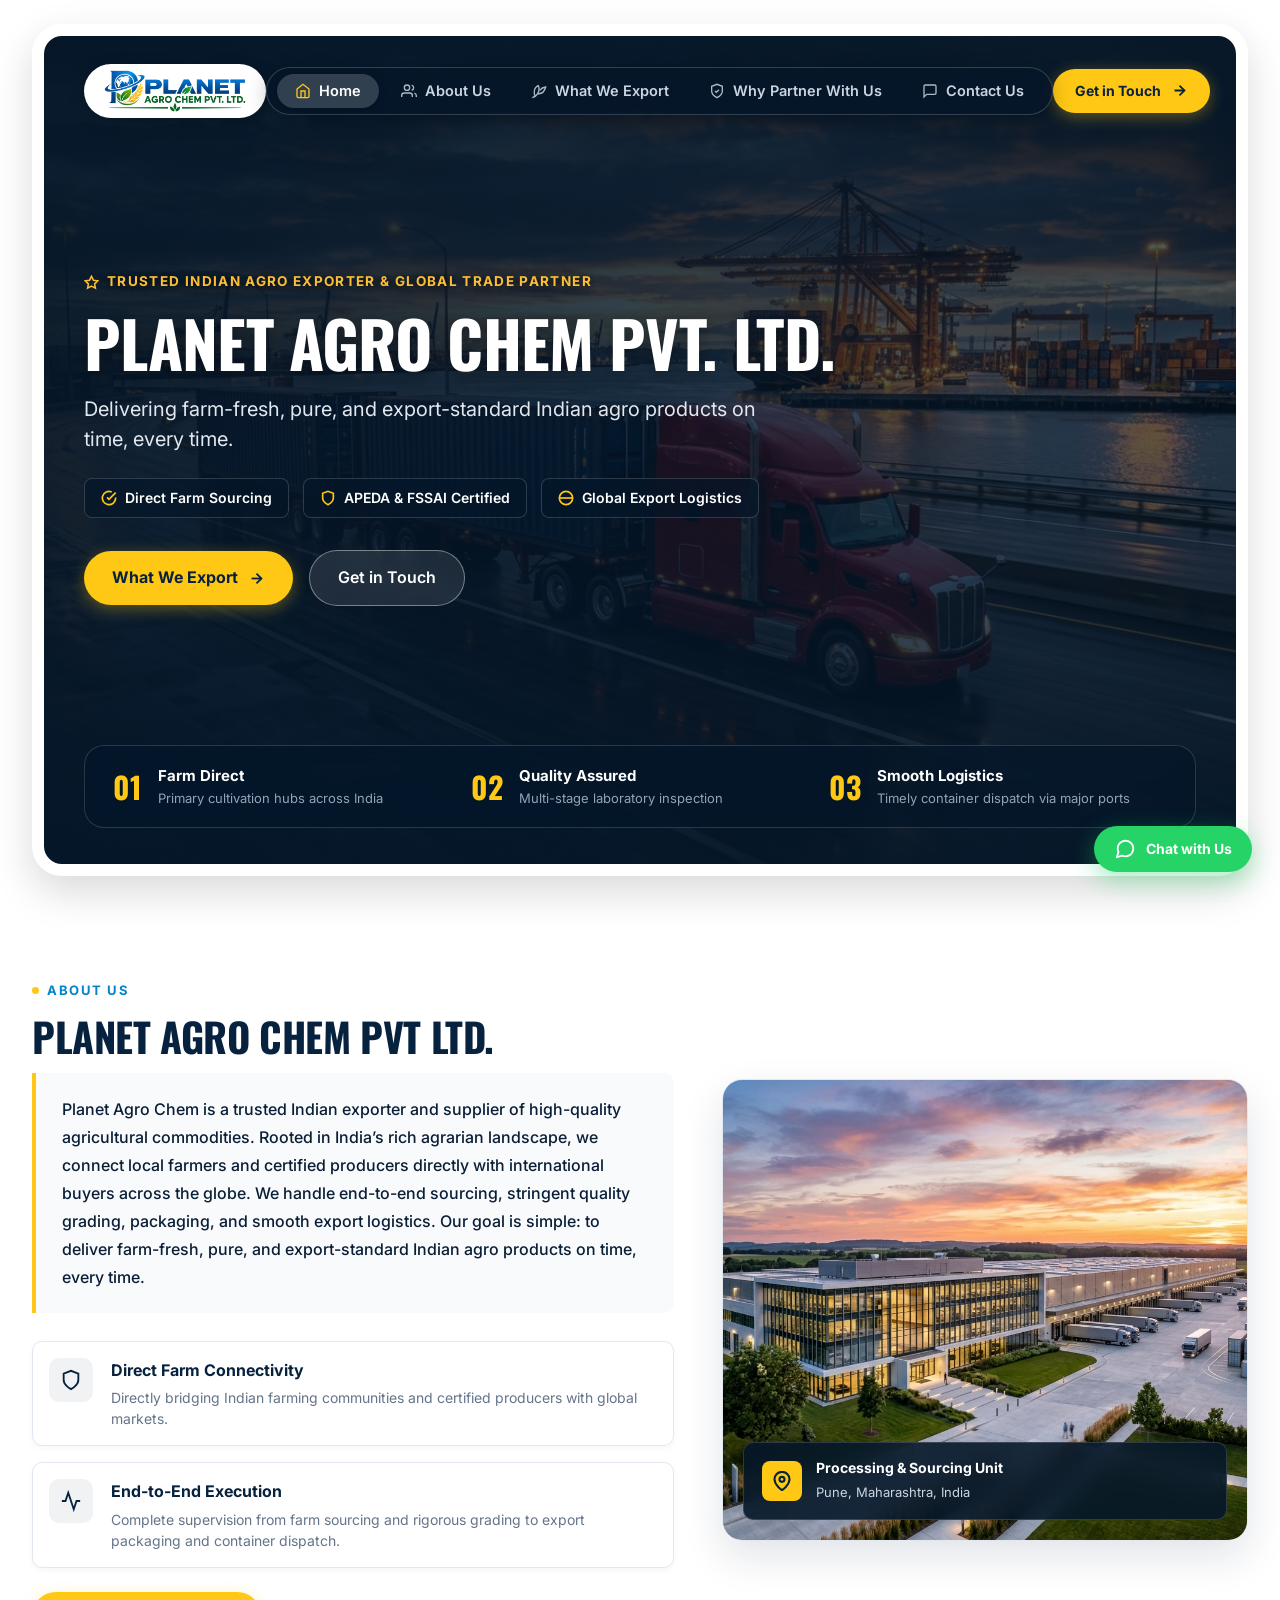
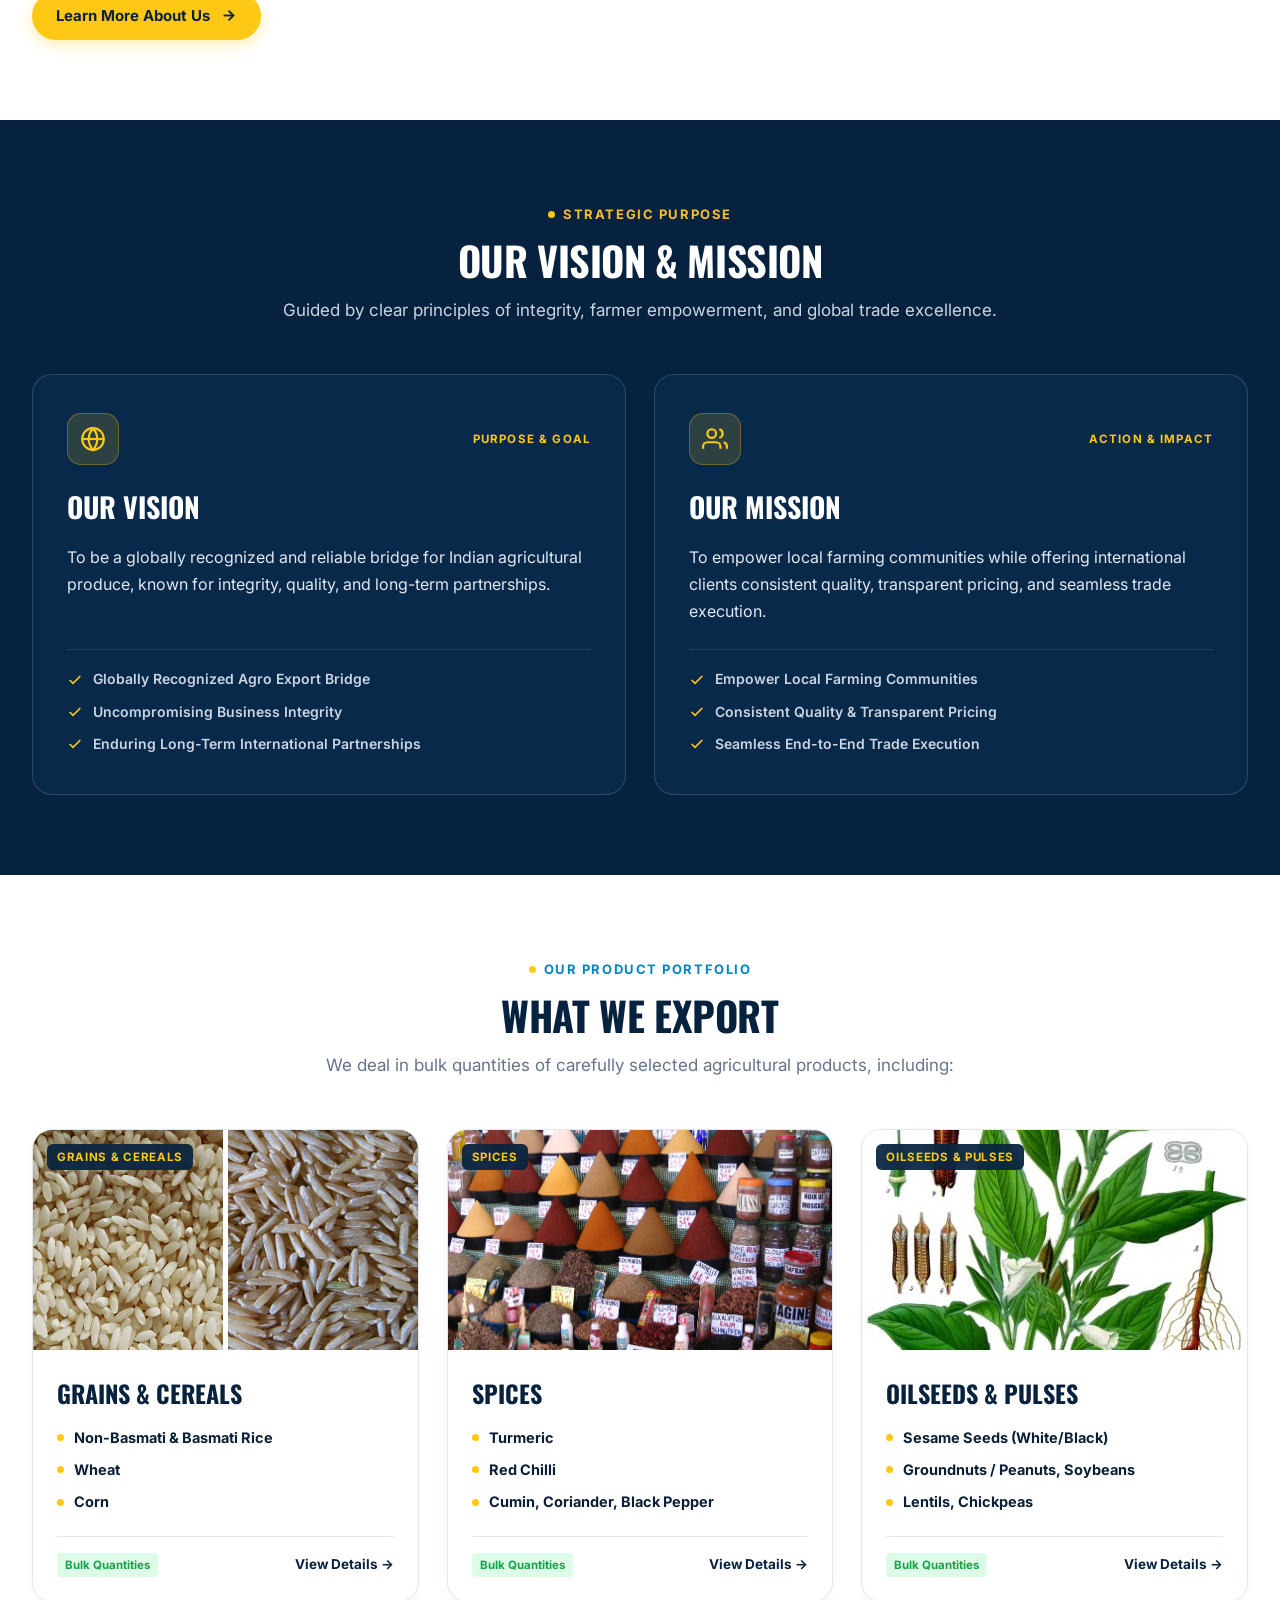
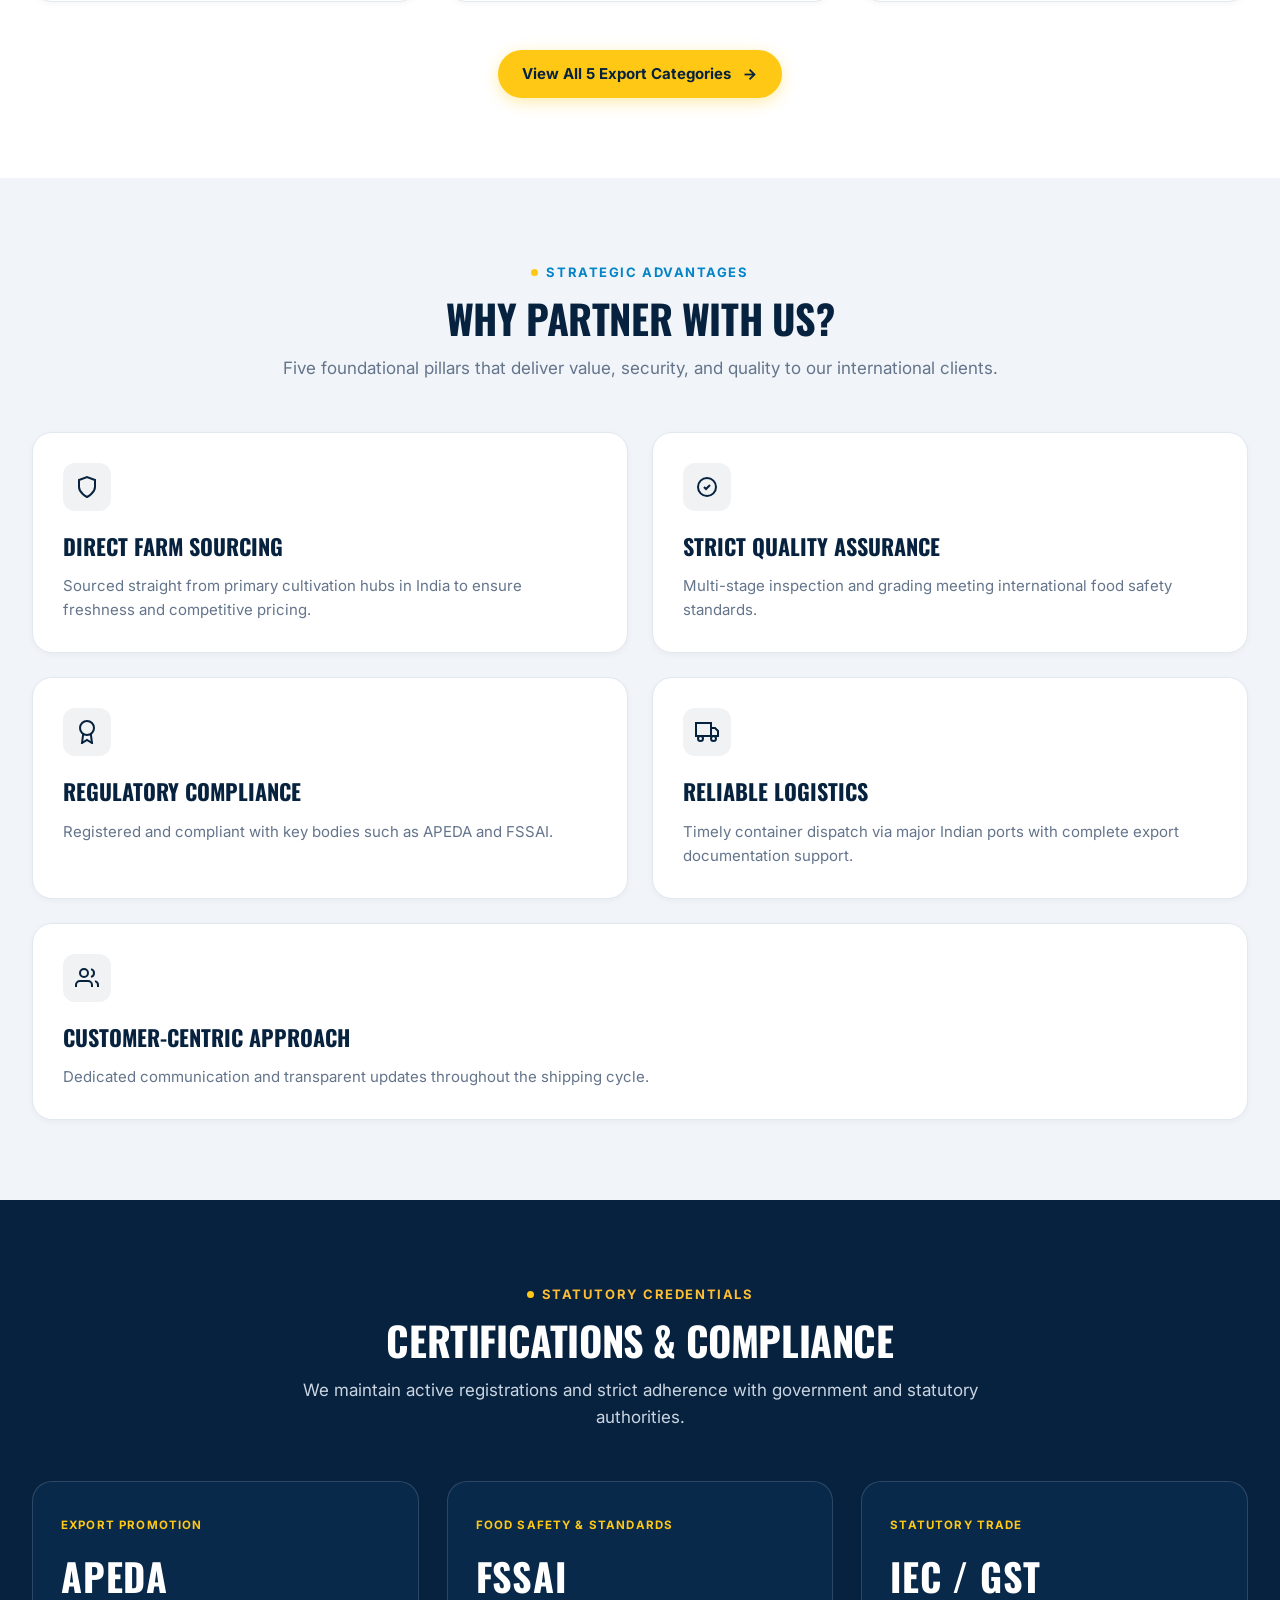
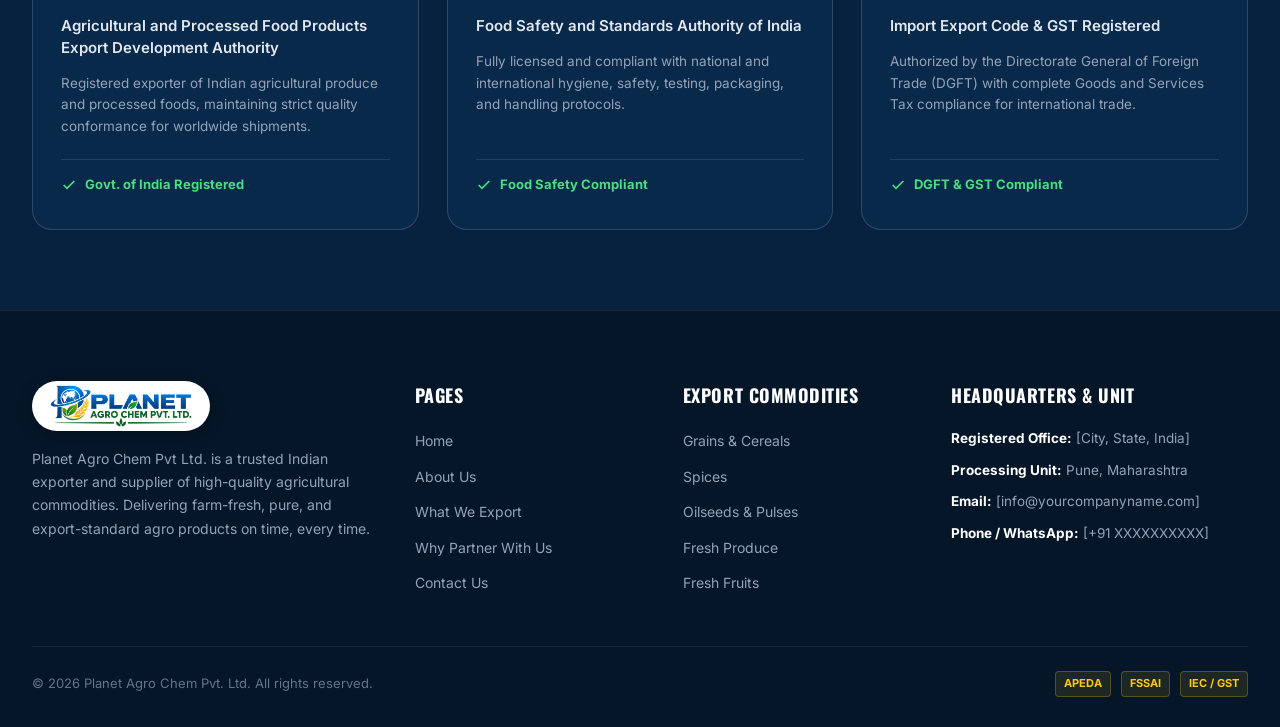
==== commit 2a9f5609: "Reset and streamline site to core business portfolio, fix executive header, clean inquiry form, and " ====
--- a/index.html
+++ b/index.html
@@ -3,55 +3,55 @@
 <head>
   <meta charset="UTF-8">
   <meta name="viewport" content="width=device-width, initial-scale=1.0">
-  <title>Planet Agro Chem Pvt. Ltd. | Modern Agro-Commodities Export &amp; International Trade</title>
-  <meta name="description" content="Sustainably sourced Indian agro commodities, laboratory-graded spices, basmati rice, oilseeds, and pulses exported to over 35 countries worldwide. Planet Agro Chem Pvt. Ltd.">
+  <title>Planet Agro Chem Pvt. Ltd. | Trusted Indian Agro Exporter &amp; Supplier</title>
+  <meta name="description" content="Planet Agro Chem Pvt Ltd is a trusted Indian exporter and supplier of high-quality agricultural commodities: grains, spices, oilseeds, pulses, fresh produce and fresh fruits.">
   <link rel="icon" type="image/png" href="planet-logo.png">
   <link rel="preconnect" href="https://fonts.googleapis.com">
   <link rel="preconnect" href="https://fonts.gstatic.com" crossorigin>
-  <link href="https://fonts.googleapis.com/css2?family=Inter:wght@400;500;600;700;800&family=Oswald:wght@600;700&display=swap" rel="stylesheet">
+  <link href="https://fonts.googleapis.com/css2?family=Inter:wght@400;500;600;700;800&family=Oswald:wght@500;600;700&display=swap" rel="stylesheet">
   <link rel="stylesheet" href="styles.css">
 </head>
 <body>
 
-  <!-- ==================== 1. FULL-SCREEN HERO SECTION (WITH WHITE BORDER) ==================== -->
+  <!-- ==================== 1. FULL-SCREEN HERO SECTION (WITH SIGNATURE THEME FRAME) ==================== -->
   <div class="hero-fullscreen-wrapper">
     <header class="hero-screen-card" id="home">
       <div class="hero-inner-container">
-        <!-- Top Navbar -->
+        <!-- Top Executive Navbar -->
         <nav class="hero-navbar">
-          <a href="#home" class="brand-wrap" aria-label="Planet Agro Chem Pvt. Ltd. Home">
+          <a href="index.html" class="brand-wrap" aria-label="Planet Agro Chem Pvt. Ltd. Home">
             <div class="brand-logo-frame">
-              <img src="headerlogo.png" alt="Planet Agro Chem Pvt. Ltd. - Agricultural Commodities &amp; Export Solutions" class="brand-logo-img">
+              <img src="headerlogo.png" alt="Planet Agro Chem Pvt. Ltd." class="brand-logo-img">
             </div>
           </a>
 
           <div class="nav-links">
-            <a href="#home" class="nav-link-item active">
-              <svg viewBox="0 0 24 24" fill="none" stroke="currentColor" stroke-width="2" stroke-linecap="round" stroke-linejoin="round"><path d="M3 9l9-7 9 7v11a2 2 0 0 1-2 2H5a2 2 0 0 1-2-2z"></path><polyline points="9 22 9 12 15 12 15 22"></polyline></svg>
+            <a href="index.html" class="nav-link-item active">
+              <svg viewBox="0 0 24 24" fill="none" stroke="currentColor" stroke-width="2"><path d="M3 9l9-7 9 7v11a2 2 0 0 1-2 2H5a2 2 0 0 1-2-2z"></path><polyline points="9 22 9 12 15 12 15 22"></polyline></svg>
               <span>Home</span>
             </a>
             <a href="about.html" class="nav-link-item">
-              <svg viewBox="0 0 24 24" fill="none" stroke="currentColor" stroke-width="2" stroke-linecap="round" stroke-linejoin="round"><path d="M17 21v-2a4 4 0 0 0-4-4H5a4 4 0 0 0-4 4v2"></path><circle cx="9" cy="7" r="4"></circle><path d="M23 21v-2a4 4 0 0 0-3-3.87"></path><path d="M16 3.13a4 4 0 0 1 0 7.75"></path></svg>
+              <svg viewBox="0 0 24 24" fill="none" stroke="currentColor" stroke-width="2"><path d="M17 21v-2a4 4 0 0 0-4-4H5a4 4 0 0 0-4 4v2"></path><circle cx="9" cy="7" r="4"></circle><path d="M23 21v-2a4 4 0 0 0-3-3.87"></path><path d="M16 3.13a4 4 0 0 1 0 7.75"></path></svg>
               <span>About Us</span>
             </a>
             <a href="products.html" class="nav-link-item">
-              <svg viewBox="0 0 24 24" fill="none" stroke="currentColor" stroke-width="2" stroke-linecap="round" stroke-linejoin="round"><path d="M2 22s5.5-1.5 8-6c3.5-6.5 1-12 1-12s-5.5 2.5-6 8c-.4 4.5 1 8 1 8z"></path><path d="M10 16c4.5.5 10-2 12-10 0 0-5.5.5-9 5"></path></svg>
-              <span>Products &amp; Commodities</span>
+              <svg viewBox="0 0 24 24" fill="none" stroke="currentColor" stroke-width="2"><path d="M2 22s5.5-1.5 8-6c3.5-6.5 1-12 1-12s-5.5 2.5-6 8c-.4 4.5 1 8 1 8z"></path><path d="M10 16c4.5.5 10-2 12-10 0 0-5.5.5-9 5"></path></svg>
+              <span>What We Export</span>
             </a>
             <a href="global-export.html" class="nav-link-item">
-              <svg viewBox="0 0 24 24" fill="none" stroke="currentColor" stroke-width="2" stroke-linecap="round" stroke-linejoin="round"><circle cx="12" cy="12" r="10"></circle><line x1="2" y1="12" x2="22" y2="12"></line><path d="M12 2a15.3 15.3 0 0 1 4 10 15.3 15.3 0 0 1-4 10 15.3 15.3 0 0 1-4-10 15.3 15.3 0 0 1 4-10z"></path></svg>
-              <span>Global Export</span>
+              <svg viewBox="0 0 24 24" fill="none" stroke="currentColor" stroke-width="2"><path d="M12 22s8-4 8-10V5l-8-3-8 3v7c0 6 8 10 8 10z"></path><polyline points="9 12 11 14 15 10"></polyline></svg>
+              <span>Why Partner With Us</span>
             </a>
             <a href="contact.html" class="nav-link-item">
-              <svg viewBox="0 0 24 24" fill="none" stroke="currentColor" stroke-width="2" stroke-linecap="round" stroke-linejoin="round"><path d="M21 15a2 2 0 0 1-2 2H7l-4 4V5a2 2 0 0 1 2-2h14a2 2 0 0 1 2 2z"></path></svg>
+              <svg viewBox="0 0 24 24" fill="none" stroke="currentColor" stroke-width="2"><path d="M21 15a2 2 0 0 1-2 2H7l-4 4V5a2 2 0 0 1 2-2h14a2 2 0 0 1 2 2z"></path></svg>
               <span>Contact Us</span>
             </a>
           </div>
 
           <div class="nav-actions-wrap">
-            <a href="#quote" class="btn-yellow nav-cta-btn">
-              <span>Request Export Quote</span>
-              <svg class="btn-arrow-icon" viewBox="0 0 24 24" fill="none" stroke="currentColor" stroke-width="2.5" stroke-linecap="round" stroke-linejoin="round"><line x1="5" y1="12" x2="19" y2="12"></line><polyline points="12 5 19 12 12 19"></polyline></svg>
+            <a href="contact.html" class="btn-yellow nav-cta-btn">
+              <span>Get in Touch</span>
+              <svg class="btn-arrow-icon" viewBox="0 0 24 24" fill="none" stroke="currentColor" stroke-width="2.5"><line x1="5" y1="12" x2="19" y2="12"></line><polyline points="12 5 19 12 12 19"></polyline></svg>
             </a>
             <button class="nav-mobile-toggle" id="navMobileToggle" aria-label="Toggle Navigation Menu">
               <span class="toggle-bar"></span>
@@ -64,1117 +64,484 @@
           <div class="mobile-nav-drawer" id="mobileNavDrawer" aria-hidden="true">
             <div class="mobile-nav-inner">
               <div class="mobile-nav-links">
-                <a href="#home" class="mobile-nav-item">
-                  <svg viewBox="0 0 24 24" fill="none" stroke="currentColor" stroke-width="2" stroke-linecap="round" stroke-linejoin="round"><path d="M3 9l9-7 9 7v11a2 2 0 0 1-2 2H5a2 2 0 0 1-2-2z"></path><polyline points="9 22 9 12 15 12 15 22"></polyline></svg>
+                <a href="index.html" class="mobile-nav-item active">
+                  <svg viewBox="0 0 24 24" fill="none" stroke="currentColor" stroke-width="2"><path d="M3 9l9-7 9 7v11a2 2 0 0 1-2 2H5a2 2 0 0 1-2-2z"></path><polyline points="9 22 9 12 15 12 15 22"></polyline></svg>
                   <span>Home</span>
                 </a>
                 <a href="about.html" class="mobile-nav-item">
-                  <svg viewBox="0 0 24 24" fill="none" stroke="currentColor" stroke-width="2" stroke-linecap="round" stroke-linejoin="round"><path d="M17 21v-2a4 4 0 0 0-4-4H5a4 4 0 0 0-4 4v2"></path><circle cx="9" cy="7" r="4"></circle><path d="M23 21v-2a4 4 0 0 0-3-3.87"></path><path d="M16 3.13a4 4 0 0 1 0 7.75"></path></svg>
+                  <svg viewBox="0 0 24 24" fill="none" stroke="currentColor" stroke-width="2"><path d="M17 21v-2a4 4 0 0 0-4-4H5a4 4 0 0 0-4 4v2"></path><circle cx="9" cy="7" r="4"></circle><path d="M23 21v-2a4 4 0 0 0-3-3.87"></path><path d="M16 3.13a4 4 0 0 1 0 7.75"></path></svg>
                   <span>About Us</span>
                 </a>
                 <a href="products.html" class="mobile-nav-item">
-                  <svg viewBox="0 0 24 24" fill="none" stroke="currentColor" stroke-width="2" stroke-linecap="round" stroke-linejoin="round"><path d="M2 22s5.5-1.5 8-6c3.5-6.5 1-12 1-12s-5.5 2.5-6 8c-.4 4.5 1 8 1 8z"></path><path d="M10 16c4.5.5 10-2 12-10 0 0-5.5.5-9 5"></path></svg>
-                  <span>Products &amp; Commodities</span>
+                  <svg viewBox="0 0 24 24" fill="none" stroke="currentColor" stroke-width="2"><path d="M2 22s5.5-1.5 8-6c3.5-6.5 1-12 1-12s-5.5 2.5-6 8c-.4 4.5 1 8 1 8z"></path><path d="M10 16c4.5.5 10-2 12-10 0 0-5.5.5-9 5"></path></svg>
+                  <span>What We Export</span>
                 </a>
                 <a href="global-export.html" class="mobile-nav-item">
-                  <svg viewBox="0 0 24 24" fill="none" stroke="currentColor" stroke-width="2" stroke-linecap="round" stroke-linejoin="round"><path d="M12 22s8-4 8-10V5l-8-3-8 3v7c0 6 8 10 8 10z"></path><polyline points="9 12 11 14 15 10"></polyline></svg>
-                  <span>Global Export</span>
+                  <svg viewBox="0 0 24 24" fill="none" stroke="currentColor" stroke-width="2"><path d="M12 22s8-4 8-10V5l-8-3-8 3v7c0 6 8 10 8 10z"></path><polyline points="9 12 11 14 15 10"></polyline></svg>
+                  <span>Why Partner With Us</span>
                 </a>
                 <a href="contact.html" class="mobile-nav-item">
-                  <svg viewBox="0 0 24 24" fill="none" stroke="currentColor" stroke-width="2" stroke-linecap="round" stroke-linejoin="round"><path d="M21 15a2 2 0 0 1-2 2H7l-4 4V5a2 2 0 0 1 2-2h14a2 2 0 0 1 2 2z"></path></svg>
+                  <svg viewBox="0 0 24 24" fill="none" stroke="currentColor" stroke-width="2"><path d="M21 15a2 2 0 0 1-2 2H7l-4 4V5a2 2 0 0 1 2-2h14a2 2 0 0 1 2 2z"></path></svg>
                   <span>Contact Us</span>
                 </a>
               </div>
-              <a href="#quote" class="btn-yellow mobile-cta-btn">
-                <span>Request Export Quote</span>
-                <svg class="btn-arrow-icon" viewBox="0 0 24 24" fill="none" stroke="currentColor" stroke-width="2.5" stroke-linecap="round" stroke-linejoin="round"><line x1="5" y1="12" x2="19" y2="12"></line><polyline points="12 5 19 12 12 19"></polyline></svg>
+              <a href="contact.html" class="btn-yellow mobile-cta-btn">
+                <span>Get in Touch</span>
+                <svg class="btn-arrow-icon" viewBox="0 0 24 24" fill="none" stroke="currentColor" stroke-width="2.5"><line x1="5" y1="12" x2="19" y2="12"></line><polyline points="12 5 19 12 12 19"></polyline></svg>
               </a>
             </div>
           </div>
         </nav>
 
-        <!-- Hero Headline (Starts top-left under logo, exact 3 lines) -->
+        <!-- Hero Headline & Core Information -->
         <div class="hero-headline-wrap">
-          <div class="tag-label" style="color: #fdbe34; margin-bottom: 12px; font-weight: 700; letter-spacing: 0.08em; text-shadow: 0 2px 10px rgba(0,0,0,0.85);">
+          <div class="hero-pill-badge">
             <svg width="15" height="15" viewBox="0 0 24 24" fill="none" stroke="currentColor" stroke-width="2.5"><path d="M12 2l3.09 6.26L22 9.27l-5 4.87 1.18 6.88L12 17.77l-6.18 3.25L7 14.14 2 9.27l6.91-1.01L12 2z"></path></svg>
-            <span>CERTIFIED INDIAN AGRO EXPORTER &amp; GLOBAL TRADE PARTNER</span>
-          </div>
-          <h1 class="hero-giant-title">
-            <span>CONNECTING GLOBAL MARKETS</span>
-            <span>WITH PREMIUM INDIAN</span>
-            <span>AGRO COMMODITIES</span>
-          </h1>
-        </div>
-
-        <!-- Hero Bottom Subtitle (Anchored bottom-left) -->
-        <div class="hero-bottom-info">
-          <p class="hero-subtitle">
-            Sustainably sourced from India’s fertile agricultural belts, laboratory-graded,<br>
-            and shipped with end-to-end traceability to over 35 countries worldwide.
-          </p>
+            <span>TRUSTED INDIAN AGRO EXPORTER &amp; GLOBAL TRADE PARTNER</span>
+          </div>
+          <h1 class="hero-main-title">PLANET AGRO CHEM PVT. LTD.</h1>
+          <p class="hero-subtext">Delivering farm-fresh, pure, and export-standard Indian agro products on time, every time.</p>
+          
+          <div class="hero-trust-chips">
+            <div class="hero-chip">
+              <svg viewBox="0 0 24 24" fill="none" stroke="currentColor" stroke-width="2.5"><path d="M22 11.08V12a10 10 0 1 1-5.93-9.14"></path><polyline points="22 4 12 14.01 9 11.01"></polyline></svg>
+              <span>Direct Farm Sourcing</span>
+            </div>
+            <div class="hero-chip">
+              <svg viewBox="0 0 24 24" fill="none" stroke="currentColor" stroke-width="2.5"><path d="M12 22s8-4 8-10V5l-8-3-8 3v7c0 6 8 10 8 10z"></path></svg>
+              <span>APEDA &amp; FSSAI Certified</span>
+            </div>
+            <div class="hero-chip">
+              <svg viewBox="0 0 24 24" fill="none" stroke="currentColor" stroke-width="2.5"><circle cx="12" cy="12" r="10"></circle><line x1="2" y1="12" x2="22" y2="12"></line></svg>
+              <span>Global Export Logistics</span>
+            </div>
+          </div>
+
+          <div class="hero-cta-group">
+            <a href="products.html" class="btn-yellow hero-btn">
+              <span>What We Export</span>
+              <svg class="btn-arrow-icon" viewBox="0 0 24 24" fill="none" stroke="currentColor" stroke-width="2.5"><line x1="5" y1="12" x2="19" y2="12"></line><polyline points="12 5 19 12 12 19"></polyline></svg>
+            </a>
+            <a href="contact.html" class="btn-outline-white hero-btn">
+              <span>Get in Touch</span>
+            </a>
+          </div>
+        </div>
+
+        <!-- Hero Bottom Metrics Bar -->
+        <div class="hero-bottom-bar">
+          <div class="hero-feature-item">
+            <div class="hf-num">01</div>
+            <div class="hf-content">
+              <strong>Farm Direct</strong>
+              <span>Primary cultivation hubs across India</span>
+            </div>
+          </div>
+          <div class="hero-feature-item">
+            <div class="hf-num">02</div>
+            <div class="hf-content">
+              <strong>Quality Assured</strong>
+              <span>Multi-stage laboratory inspection</span>
+            </div>
+          </div>
+          <div class="hero-feature-item">
+            <div class="hf-num">03</div>
+            <div class="hf-content">
+              <strong>Smooth Logistics</strong>
+              <span>Timely container dispatch via major ports</span>
+            </div>
+          </div>
         </div>
       </div>
     </header>
   </div>
 
-  <!-- ==================== PAGE CONTENT (MAX-WIDTH 1500px) ==================== -->
-  <main class="main-content-canvas">
-
-    <!-- ==================== 1.5 ABOUT US ENTERPRISE SECTION ==================== -->
-    <section class="about-us-section" id="about">
-      <div class="about-us-grid">
-        <!-- Left Column: Company Profile & Key Capabilities -->
-        <div class="about-us-content">
-          <div class="tag-label">
-            <svg width="16" height="16" viewBox="0 0 24 24" fill="none" stroke="currentColor" stroke-width="2.2" stroke-linecap="round" stroke-linejoin="round"><path d="M17 21v-2a4 4 0 0 0-4-4H5a4 4 0 0 0-4 4v2"></path><circle cx="9" cy="7" r="4"></circle><path d="M23 21v-2a4 4 0 0 0-3-3.87"></path><path d="M16 3.13a4 4 0 0 1 0 7.75"></path></svg>
-            <span>About Planet Agro Chem Pvt. Ltd.</span>
-          </div>
-
-          <h2 class="display-title about-main-title">
-            INDIA’S PREMIER AGRO EXPORT HOUSE<br>
-            POWERING GLOBAL FOOD SUPPLY CHAINS
-          </h2>
-
-          <p class="about-combined-text">
-            <strong>Planet Agro Chem Pvt. Ltd.</strong> is a trusted Indian exporter and supplier of high-quality agricultural commodities. Rooted in India’s rich agrarian landscape, we connect local farmers and certified producers directly with international buyers across the globe. We handle end-to-end sourcing, stringent quality grading, packaging, and smooth export logistics. Our goal is simple: to deliver farm-fresh, pure, and export-standard Indian agro products on time, every time.
+  <!-- ==================== 2. ABOUT US PREVIEW ==================== -->
+  <section class="section-container" id="about">
+    <div class="section-inner">
+      <div class="about-grid">
+        <div class="about-content-col">
+          <div class="section-label">
+            <span class="label-dot"></span>
+            <span>ABOUT US</span>
+          </div>
+          <h2 class="section-heading">PLANET AGRO CHEM PVT LTD.</h2>
+          <div class="about-lead-box">
+            <p class="about-lead-text">
+              Planet Agro Chem is a trusted Indian exporter and supplier of high-quality agricultural commodities. Rooted in India’s rich agrarian landscape, we connect local farmers and certified producers directly with international buyers across the globe. We handle end-to-end sourcing, stringent quality grading, packaging, and smooth export logistics. Our goal is simple: to deliver farm-fresh, pure, and export-standard Indian agro products on time, every time.
+            </p>
+          </div>
+
+          <div class="about-pillars-list">
+            <div class="about-pillar-card">
+              <div class="pillar-icon-box">
+                <svg viewBox="0 0 24 24" fill="none" stroke="currentColor" stroke-width="2"><path d="M12 22s8-4 8-10V5l-8-3-8 3v7c0 6 8 10 8 10z"></path></svg>
+              </div>
+              <div class="pillar-info">
+                <h3>Direct Farm Connectivity</h3>
+                <p>Directly bridging Indian farming communities and certified producers with global markets.</p>
+              </div>
+            </div>
+
+            <div class="about-pillar-card">
+              <div class="pillar-icon-box">
+                <svg viewBox="0 0 24 24" fill="none" stroke="currentColor" stroke-width="2"><polyline points="22 12 18 12 15 21 9 3 6 12 2 12"></polyline></svg>
+              </div>
+              <div class="pillar-info">
+                <h3>End-to-End Execution</h3>
+                <p>Complete supervision from farm sourcing and rigorous grading to export packaging and container dispatch.</p>
+              </div>
+            </div>
+          </div>
+
+          <div style="margin-top: 24px;">
+            <a href="about.html" class="btn-yellow">
+              <span>Learn More About Us</span>
+              <svg class="btn-arrow-icon" viewBox="0 0 24 24" fill="none" stroke="currentColor" stroke-width="2.5"><line x1="5" y1="12" x2="19" y2="12"></line><polyline points="12 5 19 12 12 19"></polyline></svg>
+            </a>
+          </div>
+        </div>
+
+        <div class="about-visual-col">
+          <div class="about-image-card">
+            <img src="about-hero-clean.jpg" alt="Planet Agro Chem agricultural sourcing and operations" class="about-main-img">
+            <div class="about-floating-badge">
+              <div class="afb-icon">
+                <svg viewBox="0 0 24 24" fill="none" stroke="currentColor" stroke-width="2.5"><path d="M21 10c0 7-9 13-9 13s-9-6-9-13a9 9 0 0 1 18 0z"></path><circle cx="12" cy="10" r="3"></circle></svg>
+              </div>
+              <div>
+                <strong>Processing &amp; Sourcing Unit</strong>
+                <span>Pune, Maharashtra, India</span>
+              </div>
+            </div>
+          </div>
+        </div>
+      </div>
+    </div>
+  </section>
+
+  <!-- ==================== 3. OUR VISION & MISSION ==================== -->
+  <section class="section-container bg-navy" id="vision-mission">
+    <div class="section-inner">
+      <div class="section-header-center">
+        <div class="section-label label-light">
+          <span class="label-dot"></span>
+          <span>STRATEGIC PURPOSE</span>
+        </div>
+        <h2 class="section-heading text-white">OUR VISION &amp; MISSION</h2>
+        <p class="section-subtext text-light">Guided by clear principles of integrity, farmer empowerment, and global trade excellence.</p>
+      </div>
+
+      <div class="vision-mission-grid">
+        <!-- Vision Card -->
+        <div class="vm-card">
+          <div class="vm-header">
+            <div class="vm-icon-frame">
+              <svg viewBox="0 0 24 24" fill="none" stroke="currentColor" stroke-width="2"><circle cx="12" cy="12" r="10"></circle><line x1="2" y1="12" x2="22" y2="12"></line><path d="M12 2a15.3 15.3 0 0 1 4 10 15.3 15.3 0 0 1-4 10 15.3 15.3 0 0 1-4-10 15.3 15.3 0 0 1 4-10z"></path></svg>
+            </div>
+            <span class="vm-pill">PURPOSE &amp; GOAL</span>
+          </div>
+          <h3 class="vm-title">Our Vision</h3>
+          <p class="vm-text">
+            To be a globally recognized and reliable bridge for Indian agricultural produce, known for integrity, quality, and long-term partnerships.
           </p>
-
-          <div class="about-actions-row">
-            <a href="about.html" class="btn-yellow about-btn">
-              <span>About Our Company</span>
-              <svg class="btn-arrow-icon" viewBox="0 0 24 24" fill="none" stroke="currentColor" stroke-width="2.5" stroke-linecap="round" stroke-linejoin="round"><line x1="5" y1="12" x2="19" y2="12"></line><polyline points="12 5 19 12 12 19"></polyline></svg>
-            </a>
-            <a href="contact.html" class="btn-secondary-navy contact-btn">
-              <span>Contact Export Desk</span>
-              <svg class="btn-arrow-icon" viewBox="0 0 24 24" fill="none" stroke="currentColor" stroke-width="2.5" stroke-linecap="round" stroke-linejoin="round"><line x1="5" y1="12" x2="19" y2="12"></line><polyline points="12 5 19 12 12 19"></polyline></svg>
-            </a>
-          </div>
-        </div>
-
-        <!-- Right Column: Corporate Facility Visual with Floating Verification Badges -->
-        <div class="about-us-visual">
-          <div class="about-image-card">
-            <img src="clean-facility-lab.jpg" alt="Planet Agro Chem Pvt. Ltd. Modern Optical Sortex Processing Terminal and Quality Testing Facility" class="about-facility-img" loading="lazy">
-            <div class="about-image-overlay"></div>
-
-            <!-- Floating Badge Top Right -->
-            <div class="about-float-badge float-badge-top">
-              <div class="float-badge-icon globe-icon">
-                <svg viewBox="0 0 24 24" fill="none" stroke="currentColor" stroke-width="2" stroke-linecap="round" stroke-linejoin="round"><circle cx="12" cy="12" r="10"></circle><line x1="2" y1="12" x2="22" y2="12"></line><path d="M12 2a15.3 15.3 0 0 1 4 10 15.3 15.3 0 0 1-4 10 15.3 15.3 0 0 1-4-10 15.3 15.3 0 0 1 4-10z"></path></svg>
-              </div>
-              <div class="float-badge-info">
-                <span class="float-badge-stat">35+ Destination Countries</span>
-                <span class="float-badge-label">Europe • GCC • Americas • Southeast Asia</span>
-              </div>
-            </div>
-
-            <!-- Floating Badge Bottom Left -->
-            <div class="about-float-badge float-badge-bottom">
-              <div class="float-badge-icon check-icon">
-                <svg viewBox="0 0 24 24" fill="none" stroke="currentColor" stroke-width="2.5" stroke-linecap="round" stroke-linejoin="round"><path d="M22 11.08V12a10 10 0 1 1-5.93-9.14"></path><polyline points="22 4 12 14.01 9 11.01"></polyline></svg>
-              </div>
-              <div class="float-badge-info">
-                <span class="float-badge-stat">100% Contract Compliance</span>
-                <span class="float-badge-label">Zero Destination Port Rejection Guarantee</span>
-              </div>
-            </div>
-
-            <!-- Bottom Facility Caption Bar -->
-            <div class="about-image-caption">
-              <svg width="14" height="14" viewBox="0 0 24 24" fill="none" stroke="currentColor" stroke-width="2" stroke-linecap="round" stroke-linejoin="round"><circle cx="12" cy="12" r="10"></circle><polyline points="12 6 12 12 14 14"></polyline></svg>
-              <span>Integrated Optical Sortex Cleaning &amp; Export Staging Hub • Pune, Maharashtra, India</span>
-            </div>
-          </div>
-        </div>
-      </div>
-    </section>
-
-    <!-- ==================== 2. PRIMARY OFFERINGS / PRODUCT FOCUS GRID (White Card) ==================== -->
-    <section class="white-section-card" id="services">
-      <div class="cargo-delivery-grid">
-        <!-- Left Column -->
-        <div class="cargo-left-info">
-          <div class="tag-label">
-            <svg width="16" height="16" viewBox="0 0 24 24" fill="none" stroke="currentColor" stroke-width="2.2" stroke-linecap="round" stroke-linejoin="round"><path d="M12 2L2 7l10 5 10-5-10-5z"></path><path d="M2 17l10 5 10-5"></path><path d="M2 12l10 5 10-5"></path></svg>
-            <span>Sourcing &amp; Commodity Range</span>
-          </div>
-          <h2 class="display-title cargo-left-title">
-            <span>PRECISION-GRADED</span>
-            <span>AGRO COMMODITIES</span>
-            <span>FOR GLOBAL IMPORTERS</span>
-          </h2>
-          <p class="cargo-left-desc">
-            We bridge the gap between Indian farm harvest and global industrial food manufacturing. Through advanced sortex cleaning, steam sterilization, and moisture-controlled packaging, we deliver export-grade commodities that satisfy stringent European, North American, and GCC phytosanitary standards.
+          <div class="vm-highlights">
+            <div class="vm-h-item">
+              <svg viewBox="0 0 24 24" fill="none" stroke="currentColor" stroke-width="2.5"><polyline points="20 6 9 17 4 12"></polyline></svg>
+              <span>Globally Recognized Agro Export Bridge</span>
+            </div>
+            <div class="vm-h-item">
+              <svg viewBox="0 0 24 24" fill="none" stroke="currentColor" stroke-width="2.5"><polyline points="20 6 9 17 4 12"></polyline></svg>
+              <span>Uncompromising Business Integrity</span>
+            </div>
+            <div class="vm-h-item">
+              <svg viewBox="0 0 24 24" fill="none" stroke="currentColor" stroke-width="2.5"><polyline points="20 6 9 17 4 12"></polyline></svg>
+              <span>Enduring Long-Term International Partnerships</span>
+            </div>
+          </div>
+        </div>
+
+        <!-- Mission Card -->
+        <div class="vm-card">
+          <div class="vm-header">
+            <div class="vm-icon-frame">
+              <svg viewBox="0 0 24 24" fill="none" stroke="currentColor" stroke-width="2"><path d="M17 21v-2a4 4 0 0 0-4-4H5a4 4 0 0 0-4 4v2"></path><circle cx="9" cy="7" r="4"></circle><path d="M23 21v-2a4 4 0 0 0-3-3.87"></path><path d="M16 3.13a4 4 0 0 1 0 7.75"></path></svg>
+            </div>
+            <span class="vm-pill">ACTION &amp; IMPACT</span>
+          </div>
+          <h3 class="vm-title">Our Mission</h3>
+          <p class="vm-text">
+            To empower local farming communities while offering international clients consistent quality, transparent pricing, and seamless trade execution.
           </p>
-          <a href="#products" class="btn-yellow cargo-left-btn">
-            <span>Explore Full Catalog</span>
-            <span>&gt;</span>
-          </a>
-        </div>
-
-        <!-- Center Card: Spices & Culinary Seeds -->
-        <a href="#quote" class="air-freight-card" aria-label="Premium Whole &amp; Ground Spices - Explore Spice Line">
-          <div class="commodity-badge-overlay">
-            <h3 class="commodity-top-title">PREMIUM WHOLE &amp;<br>GROUND SPICES</h3>
-            <span class="commodity-bottom-pill">
-              <span>Explore Spice Line</span>
-              <span>&gt;</span>
-            </span>
-          </div>
+          <div class="vm-highlights">
+            <div class="vm-h-item">
+              <svg viewBox="0 0 24 24" fill="none" stroke="currentColor" stroke-width="2.5"><polyline points="20 6 9 17 4 12"></polyline></svg>
+              <span>Empower Local Farming Communities</span>
+            </div>
+            <div class="vm-h-item">
+              <svg viewBox="0 0 24 24" fill="none" stroke="currentColor" stroke-width="2.5"><polyline points="20 6 9 17 4 12"></polyline></svg>
+              <span>Consistent Quality &amp; Transparent Pricing</span>
+            </div>
+            <div class="vm-h-item">
+              <svg viewBox="0 0 24 24" fill="none" stroke="currentColor" stroke-width="2.5"><polyline points="20 6 9 17 4 12"></polyline></svg>
+              <span>Seamless End-to-End Trade Execution</span>
+            </div>
+          </div>
+        </div>
+      </div>
+    </div>
+  </section>
+
+  <!-- ==================== 4. WHAT WE EXPORT PREVIEW ==================== -->
+  <section class="section-container" id="products">
+    <div class="section-inner">
+      <div class="section-header-center">
+        <div class="section-label">
+          <span class="label-dot"></span>
+          <span>OUR PRODUCT PORTFOLIO</span>
+        </div>
+        <h2 class="section-heading">WHAT WE EXPORT</h2>
+        <p class="section-subtext">We deal in bulk quantities of carefully selected agricultural products, including:</p>
+      </div>
+
+      <div class="products-grid">
+        <!-- 1. Grains & Cereals -->
+        <div class="product-portfolio-card">
+          <div class="prod-img-wrap">
+            <img src="prod-basmati.jpg" alt="Indian Grains and Cereals for Export - Basmati Rice, Wheat, Corn" class="prod-img">
+            <div class="prod-category-tag">Grains &amp; Cereals</div>
+          </div>
+          <div class="prod-body">
+            <h3 class="prod-card-title">Grains &amp; Cereals</h3>
+            <ul class="prod-item-list">
+              <li><span class="prod-bullet"></span><strong>Non-Basmati &amp; Basmati Rice</strong></li>
+              <li><span class="prod-bullet"></span><strong>Wheat</strong></li>
+              <li><span class="prod-bullet"></span><strong>Corn</strong></li>
+            </ul>
+            <div class="prod-footer">
+              <span class="bulk-badge">Bulk Quantities</span>
+              <a href="products.html" class="prod-inquire-link">View Details &rarr;</a>
+            </div>
+          </div>
+        </div>
+
+        <!-- 2. Spices -->
+        <div class="product-portfolio-card">
+          <div class="prod-img-wrap">
+            <img src="card-spices.jpg" alt="Export Quality Indian Spices - Turmeric, Red Chilli, Cumin, Coriander, Black Pepper" class="prod-img">
+            <div class="prod-category-tag">Spices</div>
+          </div>
+          <div class="prod-body">
+            <h3 class="prod-card-title">Spices</h3>
+            <ul class="prod-item-list">
+              <li><span class="prod-bullet"></span><strong>Turmeric</strong></li>
+              <li><span class="prod-bullet"></span><strong>Red Chilli</strong></li>
+              <li><span class="prod-bullet"></span><strong>Cumin, Coriander, Black Pepper</strong></li>
+            </ul>
+            <div class="prod-footer">
+              <span class="bulk-badge">Bulk Quantities</span>
+              <a href="products.html" class="prod-inquire-link">View Details &rarr;</a>
+            </div>
+          </div>
+        </div>
+
+        <!-- 3. Oilseeds & Pulses -->
+        <div class="product-portfolio-card">
+          <div class="prod-img-wrap">
+            <img src="prod-sesame.jpg" alt="Indian Oilseeds and Pulses - Sesame Seeds, Groundnuts, Soybeans, Lentils, Chickpeas" class="prod-img">
+            <div class="prod-category-tag">Oilseeds &amp; Pulses</div>
+          </div>
+          <div class="prod-body">
+            <h3 class="prod-card-title">Oilseeds &amp; Pulses</h3>
+            <ul class="prod-item-list">
+              <li><span class="prod-bullet"></span><strong>Sesame Seeds (White/Black)</strong></li>
+              <li><span class="prod-bullet"></span><strong>Groundnuts / Peanuts, Soybeans</strong></li>
+              <li><span class="prod-bullet"></span><strong>Lentils, Chickpeas</strong></li>
+            </ul>
+            <div class="prod-footer">
+              <span class="bulk-badge">Bulk Quantities</span>
+              <a href="products.html" class="prod-inquire-link">View Details &rarr;</a>
+            </div>
+          </div>
+        </div>
+      </div>
+
+      <div style="text-align: center; margin-top: 10px;">
+        <a href="products.html" class="btn-yellow">
+          <span>View All 5 Export Categories</span>
+          <svg class="btn-arrow-icon" viewBox="0 0 24 24" fill="none" stroke="currentColor" stroke-width="2.5"><line x1="5" y1="12" x2="19" y2="12"></line><polyline points="12 5 19 12 12 19"></polyline></svg>
         </a>
-
-        <!-- Right Card: Long-Grain Basmati & Specialty Grains -->
-        <a href="#quote" class="ocean-freight-card" aria-label="Long-Grain Basmati &amp; Specialty Grains - Explore Grains">
-          <div class="commodity-badge-overlay">
-            <h3 class="commodity-top-title">LONG-GRAIN BASMATI &amp;<br>SPECIALTY GRAINS</h3>
-            <span class="commodity-bottom-pill">
-              <span>Explore Grains</span>
-              <span>&gt;</span>
-            </span>
-          </div>
-        </a>
-      </div>
-    </section>
-
-    <!-- ==================== 3. TRUST & STATS BAR (Light Slate Card) ==================== -->
-    <section class="stats-banner-card">
-      <div class="stats-3col-grid">
-        <!-- 1. Agent Card: Vikramaditya Shah -->
-        <div class="agent-support-box">
-          <div class="agent-header">
-            <img src="avatar-vikramaditya.jpg" alt="Vikramaditya Shah - Head of International Trade" class="agent-avatar-img">
-            <div>
-              <div class="agent-name">Vikramaditya Shah</div>
-              <div class="agent-title">Head of International Trade &amp; Logistics</div>
-            </div>
-          </div>
-          <div class="agent-chat-bubble">Need custom mesh size specifications, private labeling, or vessel freight rates for your destination port?</div>
-          <button type="button" class="agent-call-btn">
-            <svg width="15" height="15" viewBox="0 0 24 24" fill="none" stroke="currentColor" stroke-width="2.5"><path d="M22 16.92v3a2 2 0 0 1-2.18 2 19.79 19.79 0 0 1-8.63-3.07 19.5 19.5 0 0 1-6-6 19.79 19.79 0 0 1-3.07-8.67A2 2 0 0 1 4.11 2h3a2 2 0 0 1 2 1.72 12.84 12.84 0 0 0 .7 2.81 2 2 0 0 1-.45 2.11L8.09 9.91a16 16 0 0 0 6 6l1.27-1.27a2 2 0 0 1 2.11-.45 12.84 12.84 0 0 0 2.81.7A2 2 0 0 1 22 16.92z"></path></svg>
-            <span>Talk to Trade Desk (WhatsApp / Call)</span>
-          </button>
-          <div class="agent-trusted">
-            <svg width="14" height="14" viewBox="0 0 24 24" fill="none" stroke="#0284c7" stroke-width="3"><polyline points="20 6 9 17 4 12"></polyline></svg>
-            <span>Trusted by 250+ Verified Global Buyers</span>
-          </div>
-        </div>
-
-        <!-- 2. Delivering Purity -->
-        <div class="center-faith-box">
-          <div class="tag-label" style="justify-content: center;">
-            <svg width="16" height="16" viewBox="0 0 24 24" fill="none" stroke="currentColor" stroke-width="2.2" stroke-linecap="round" stroke-linejoin="round"><circle cx="12" cy="12" r="10"></circle><line x1="2" y1="12" x2="22" y2="12"></line><path d="M12 2a15.3 15.3 0 0 1 4 10 15.3 15.3 0 0 1-4 10 15.3 15.3 0 0 1-4-10 15.3 15.3 0 0 1 4-10z"></path></svg>
-            <span>Uncompromising Global Standards</span>
-          </div>
-          <h2 class="display-title faith-title">
-            DELIVERING PURITY, CONTRACT TRANSPARENCY,<br>
-            AND UNPARALLELED QUALITY
-          </h2>
-        </div>
-
-        <!-- 3. Live Export Dispatches Box -->
-        <div class="booking-stats-box">
-          <div class="booking-header">
-            <div class="booking-header-title">LIVE EXPORT DISPATCHES</div>
-            <div class="today-chip" style="display:flex; align-items:center; gap:5px;">
-              <span style="display:inline-block; width:7px; height:7px; background:#10b981; border-radius:50%; box-shadow:0 0 6px #10b981;"></span>
-              <span>Live Port Feed</span>
-            </div>
-          </div>
-
-          <div class="booking-row">
-            <div>
-              <div class="booking-item-name">100 MT Cumin Seeds (Grade-A)</div>
-              <div class="booking-item-sub">Jebel Ali Port, UAE</div>
-            </div>
-            <div class="booking-item-val" style="color:#0284c7; font-size:0.8rem;">In Transit</div>
-          </div>
-
-          <div class="booking-row">
-            <div>
-              <div class="booking-item-name">250 MT 1121 Steam Basmati</div>
-              <div class="booking-item-sub">Rotterdam Port, Netherlands</div>
-            </div>
-            <div class="booking-item-val" style="color:#10b981; font-size:0.8rem;">Customs Cleared</div>
-          </div>
-
-          <div class="booking-row">
-            <div>
-              <div class="booking-item-name">80 MT Polished Turmeric</div>
-              <div class="booking-item-sub">Hamburg Port, Germany</div>
-            </div>
-            <div class="booking-item-val" style="color:#0284c7; font-size:0.8rem;">Container Sealed</div>
-          </div>
-
-          <div class="booking-total-row" style="font-size:0.78rem; font-weight:700; color:#0369a1; border-top:1px solid rgba(7,30,51,0.12); padding-top:8px; margin-top:4px;">
-            <span>100% Phytosanitary Verified | Zero Port Rejections</span>
-          </div>
-        </div>
-      </div>
-    </section>
-
-    <!-- ==================== 4. BLUE SECTION 1: WHY CHOOSE US ==================== -->
-    <section class="blue-section-card" id="why-choose-us">
-      <span id="tracking" style="position: absolute; top: -100px; opacity: 0; pointer-events: none;"></span>
-      <div class="nextgen-grid">
-        <!-- Left Visual Composite (Real HTML Card + Floating IoT Tracker Card) -->
-        <div class="nextgen-visual-wrap">
-          <!-- Main Facility Card with Gradient Overlay & Live Badge -->
-          <div class="nextgen-truck-card">
-            <img src="tech-sortex-facility.jpg" alt="Automated Optical Color Sorter Facility" class="nextgen-truck-img">
-            <div class="nextgen-truck-overlay"></div>
-            <div class="pinpoint-badge">
-              <span class="pinpoint-title">APEDA &amp; FSSAI CERTIFIED</span>
-              <span class="pinpoint-sub">ZERO REJECTION TRACK RECORD</span>
-            </div>
-          </div>
-
-          <!-- Overlapping Cyan "Why Buyers Trust Us" Badge Card -->
-          <div class="collab-badge-card">
-            <div class="collab-badge-header">
-              <span class="collab-badge-label">Why Buyers Trust Us</span>
-              <svg class="collab-arrow-icon" viewBox="0 0 24 24" fill="none" stroke="currentColor" stroke-width="2.5">
-                <line x1="7" y1="17" x2="17" y2="7"></line>
-                <polyline points="7 7 17 7 17 17"></polyline>
-              </svg>
-            </div>
-            <div class="collab-tracker-img-wrap">
-              <img src="iot-tracker.jpg" alt="Sortex Quality Control Tracker" class="collab-tracker-img">
-            </div>
-            <div class="collab-tagline">
-              <span>100% SPECIFICATION</span>
-              <span>CONTRACT COMPLIANCE</span>
-            </div>
-          </div>
-        </div>
-
-        <!-- Right Content Column: Why Choose Us -->
-        <div class="nextgen-text-col">
-          <div class="tag-label" style="color: #38bdf8; margin-bottom: 12px; font-weight: 700;">
-            <svg width="16" height="16" viewBox="0 0 24 24" fill="none" stroke="currentColor" stroke-width="2.2" stroke-linecap="round" stroke-linejoin="round"><path d="M12 22s8-4 8-10V5l-8-3-8 3v7c0 6 8 10 8 10z"></path><polyline points="9 12 11 14 15 10"></polyline></svg>
-            <span>Why Choose Planet Agro Chem</span>
-          </div>
-          <h2 class="display-title nextgen-title">
-            <span>WHY GLOBAL IMPORTERS CHOOSE US</span>
-            <span>FOR BULK AGRO COMMODITY EXPORTS</span>
-          </h2>
-          <p class="nextgen-desc">
-            From multinational food manufacturers to institutional repackers across 35+ countries, global buyers choose Planet Agro Chem for transparent farm-to-port supply integrity, harvest-direct pricing power, and uncompromising contract execution.
+      </div>
+    </div>
+  </section>
+
+  <!-- ==================== 5. WHY PARTNER WITH US PREVIEW ==================== -->
+  <section class="section-container bg-light-alt" id="why-us">
+    <div class="section-inner">
+      <div class="section-header-center">
+        <div class="section-label">
+          <span class="label-dot"></span>
+          <span>STRATEGIC ADVANTAGES</span>
+        </div>
+        <h2 class="section-heading">WHY PARTNER WITH US?</h2>
+        <p class="section-subtext">Five foundational pillars that deliver value, security, and quality to our international clients.</p>
+      </div>
+
+      <div class="why-us-grid">
+        <div class="why-card">
+          <div class="why-icon-box">
+            <svg viewBox="0 0 24 24" fill="none" stroke="currentColor" stroke-width="2"><path d="M12 22s8-4 8-10V5l-8-3-8 3v7c0 6 8 10 8 10z"></path></svg>
+          </div>
+          <h3 class="why-title">Direct Farm Sourcing</h3>
+          <p class="why-desc">Sourced straight from primary cultivation hubs in India to ensure freshness and competitive pricing.</p>
+        </div>
+
+        <div class="why-card">
+          <div class="why-icon-box">
+            <svg viewBox="0 0 24 24" fill="none" stroke="currentColor" stroke-width="2"><path d="M9 12l2 2 4-4m6 2a9 9 0 11-18 0 9 9 0 0118 0z"></path></svg>
+          </div>
+          <h3 class="why-title">Strict Quality Assurance</h3>
+          <p class="why-desc">Multi-stage inspection and grading meeting international food safety standards.</p>
+        </div>
+
+        <div class="why-card">
+          <div class="why-icon-box">
+            <svg viewBox="0 0 24 24" fill="none" stroke="currentColor" stroke-width="2"><circle cx="12" cy="8" r="7"></circle><polyline points="8.21 13.89 7 23 12 20 17 23 15.79 13.88"></polyline></svg>
+          </div>
+          <h3 class="why-title">Regulatory Compliance</h3>
+          <p class="why-desc">Registered and compliant with key bodies such as APEDA and FSSAI.</p>
+        </div>
+
+        <div class="why-card">
+          <div class="why-icon-box">
+            <svg viewBox="0 0 24 24" fill="none" stroke="currentColor" stroke-width="2"><rect x="1" y="3" width="15" height="13"></rect><polygon points="16 8 20 8 23 11 23 16 16 16 16 8"></polygon><circle cx="5.5" cy="18.5" r="2.5"></circle><circle cx="18.5" cy="18.5" r="2.5"></circle></svg>
+          </div>
+          <h3 class="why-title">Reliable Logistics</h3>
+          <p class="why-desc">Timely container dispatch via major Indian ports with complete export documentation support.</p>
+        </div>
+
+        <div class="why-card why-card-wide">
+          <div class="why-icon-box">
+            <svg viewBox="0 0 24 24" fill="none" stroke="currentColor" stroke-width="2"><path d="M17 21v-2a4 4 0 0 0-4-4H5a4 4 0 0 0-4 4v2"></path><circle cx="9" cy="7" r="4"></circle><path d="M23 21v-2a4 4 0 0 0-3-3.87"></path><path d="M16 3.13a4 4 0 0 1 0 7.75"></path></svg>
+          </div>
+          <h3 class="why-title">Customer-Centric Approach</h3>
+          <p class="why-desc">Dedicated communication and transparent updates throughout the shipping cycle.</p>
+        </div>
+      </div>
+    </div>
+  </section>
+
+  <!-- ==================== 6. CERTIFICATIONS & COMPLIANCE ==================== -->
+  <section class="section-container bg-navy" id="certifications">
+    <div class="section-inner">
+      <div class="section-header-center">
+        <div class="section-label label-light">
+          <span class="label-dot"></span>
+          <span>STATUTORY CREDENTIALS</span>
+        </div>
+        <h2 class="section-heading text-white">CERTIFICATIONS &amp; COMPLIANCE</h2>
+        <p class="section-subtext text-light">We maintain active registrations and strict adherence with government and statutory authorities.</p>
+      </div>
+
+      <div class="certifications-grid">
+        <div class="cert-card">
+          <div class="cert-badge-pill">EXPORT PROMOTION</div>
+          <div class="cert-code">APEDA</div>
+          <h3 class="cert-name">Agricultural and Processed Food Products Export Development Authority</h3>
+          <p class="cert-desc">Registered exporter of Indian agricultural produce and processed foods, maintaining strict quality conformance for worldwide shipments.</p>
+          <div class="cert-status">
+            <svg viewBox="0 0 24 24" fill="none" stroke="currentColor" stroke-width="2.5"><polyline points="20 6 9 17 4 12"></polyline></svg>
+            <span>Govt. of India Registered</span>
+          </div>
+        </div>
+
+        <div class="cert-card">
+          <div class="cert-badge-pill">FOOD SAFETY &amp; STANDARDS</div>
+          <div class="cert-code">FSSAI</div>
+          <h3 class="cert-name">Food Safety and Standards Authority of India</h3>
+          <p class="cert-desc">Fully licensed and compliant with national and international hygiene, safety, testing, packaging, and handling protocols.</p>
+          <div class="cert-status">
+            <svg viewBox="0 0 24 24" fill="none" stroke="currentColor" stroke-width="2.5"><polyline points="20 6 9 17 4 12"></polyline></svg>
+            <span>Food Safety Compliant</span>
+          </div>
+        </div>
+
+        <div class="cert-card">
+          <div class="cert-badge-pill">STATUTORY TRADE</div>
+          <div class="cert-code">IEC / GST</div>
+          <h3 class="cert-name">Import Export Code &amp; GST Registered</h3>
+          <p class="cert-desc">Authorized by the Directorate General of Foreign Trade (DGFT) with complete Goods and Services Tax compliance for international trade.</p>
+          <div class="cert-status">
+            <svg viewBox="0 0 24 24" fill="none" stroke="currentColor" stroke-width="2.5"><polyline points="20 6 9 17 4 12"></polyline></svg>
+            <span>DGFT &amp; GST Compliant</span>
+          </div>
+        </div>
+      </div>
+    </div>
+  </section>
+
+  <!-- ==================== 7. FOOTER ==================== -->
+  <footer class="site-footer">
+    <div class="footer-inner">
+      <div class="footer-top-row">
+        <div class="footer-brand-col">
+          <div class="brand-logo-frame footer-logo-frame">
+            <img src="headerlogo.png" alt="Planet Agro Chem Pvt. Ltd." class="brand-logo-img">
+          </div>
+          <p class="footer-brand-text">
+            Planet Agro Chem Pvt Ltd. is a trusted Indian exporter and supplier of high-quality agricultural commodities. Delivering farm-fresh, pure, and export-standard agro products on time, every time.
           </p>
-
-          <div class="nextgen-actions">
-            <a href="#quote" class="btn-yellow">
-              <span>Request Certificate of Analysis &amp; Quote</span>
-            </a>
-            <div class="watch-demo-btn" id="watchDemoBtn" role="button" tabindex="0" aria-label="Watch Processing Facility Tour">
-              <div class="play-circle">
-                <svg width="14" height="14" viewBox="0 0 24 24" fill="#07223e">
-                  <polygon points="6 3 20 12 6 21 6 3"></polygon>
-                </svg>
-              </div>
-              <span>Watch Facility Tour</span>
-            </div>
-          </div>
-        </div>
-      </div>
-
-      <!-- 4 Core Why Choose Us Feature Pillars Placed Below Buttons across Full Width -->
-      <div class="why-choose-features-grid">
-        <div class="why-feature-card">
-          <div class="why-feature-icon">
-            <svg viewBox="0 0 24 24" fill="none" stroke="currentColor" stroke-width="2.2"><path d="M12 2a10 10 0 0 1 10 10c0 5.25-10 12-10 12S2 17.25 2 12A10 10 0 0 1 12 2z"></path><circle cx="12" cy="10" r="3"></circle></svg>
-          </div>
-          <div class="why-feature-body">
-            <h4 class="why-feature-title">Direct Farm Sourcing</h4>
-            <p class="why-feature-desc">12,000+ Contracted Acres</p>
-          </div>
-        </div>
-
-        <div class="why-feature-card">
-          <div class="why-feature-icon">
-            <svg viewBox="0 0 24 24" fill="none" stroke="currentColor" stroke-width="2.2"><circle cx="12" cy="12" r="10"></circle><path d="m4.93 4.93 4.24 4.24"></path><path d="m14.83 9.17 4.24-4.24"></path><path d="m14.83 14.83 4.24 4.24"></path><path d="m9.17 14.83-4.24 4.24"></path><circle cx="12" cy="12" r="4"></circle></svg>
-          </div>
-          <div class="why-feature-body">
-            <h4 class="why-feature-title">&lt;0.01% Sortex Purity</h4>
-            <p class="why-feature-desc">Buhler Optical Color Sorting</p>
-          </div>
-        </div>
-
-        <div class="why-feature-card">
-          <div class="why-feature-icon">
-            <svg viewBox="0 0 24 24" fill="none" stroke="currentColor" stroke-width="2.2"><path d="M14 2H6a2 2 0 0 0-2 2v16a2 2 0 0 0 2 2h12a2 2 0 0 0 2-2V8z"></path><polyline points="14 2 14 8 20 8"></polyline><line x1="16" y1="13" x2="8" y2="13"></line><line x1="16" y1="17" x2="8" y2="17"></line></svg>
-          </div>
-          <div class="why-feature-body">
-            <h4 class="why-feature-title">Dual NABL Lab Assays</h4>
-            <p class="why-feature-desc">EU &amp; US-FDA MRL Certified</p>
-          </div>
-        </div>
-
-        <div class="why-feature-card">
-          <div class="why-feature-icon">
-            <svg viewBox="0 0 24 24" fill="none" stroke="currentColor" stroke-width="2.2"><rect x="1" y="3" width="15" height="13"></rect><polygon points="16 8 20 8 23 11 23 16 16 16 8"></polygon><circle cx="5.5" cy="18.5" r="2.5"></circle><circle cx="18.5" cy="18.5" r="2.5"></circle></svg>
-          </div>
-          <div class="why-feature-body">
-            <h4 class="why-feature-title">72-Hr Port Staging</h4>
-            <p class="why-feature-desc">Mundra &amp; Kandla Fast-Track</p>
-          </div>
-        </div>
-      </div>
-    </section>
-
-    <!-- ==================== 4B. FULL-WIDTH GLOBAL EXPORT PRODUCTS SHOWCASE SLIDER ==================== -->
-    <section class="products-showcase-section" id="products">
-      <div class="products-showcase-inner">
-        <!-- Section Header -->
-        <div class="products-header-row">
-          <div class="products-header-top">
-            <div class="products-header-text">
-              <div class="tag-label">
-                <svg width="16" height="16" viewBox="0 0 24 24" fill="none" stroke="currentColor" stroke-width="2.2" stroke-linecap="round" stroke-linejoin="round"><path d="M21 16V8a2 2 0 0 0-1-1.73l-7-4a2 2 0 0 0-2 0l-7 4A2 2 0 0 0 3 8v8a2 2 0 0 0 1 1.73l7 4a2 2 0 0 0 2 0l7-4A2 2 0 0 0 21 16z"></path><polyline points="3.27 6.96 12 12.01 20.73 6.96"></polyline><line x1="12" y1="22.08" x2="12" y2="12"></line></svg>
-                <span>Global Export Commodities Catalog</span>
-              </div>
-              <h2 class="display-title products-showcase-title">
-                OUR EXPORT PRODUCTS PORTFOLIO
-              </h2>
-              <p class="products-showcase-sub">
-                Sourced directly from verified Indian cultivators, precision-graded via Buhler optical Sortex lines, and containerized for global food manufacturers, repackers, and wholesale distributors in 35+ countries.
-              </p>
-            </div>
-
-            <!-- Controls Right: Live Badge & Navigation Arrows -->
-            <div class="products-header-controls">
-              <div class="products-verified-badge">
-                <span class="live-dot"></span>
-                <span>35+ Global Destination Ports</span>
-              </div>
-              <div class="products-carousel-arrows">
-                <button type="button" class="prod-arrow-btn" id="prodPrevBtn" aria-label="Previous Products">
-                  <svg width="18" height="18" viewBox="0 0 24 24" fill="none" stroke="currentColor" stroke-width="2.5" stroke-linecap="round" stroke-linejoin="round"><polyline points="15 18 9 12 15 6"></polyline></svg>
-                </button>
-                <button type="button" class="prod-arrow-btn" id="prodNextBtn" aria-label="Next Products">
-                  <svg width="18" height="18" viewBox="0 0 24 24" fill="none" stroke="currentColor" stroke-width="2.5" stroke-linecap="round" stroke-linejoin="round"><polyline points="9 18 15 12 9 6"></polyline></svg>
-                </button>
-              </div>
-            </div>
-          </div>
-
-          <!-- Category Filter Bar (Dedicated Modern Floating Track) -->
-          <div class="product-filter-bar">
-            <div class="product-filter-tabs" role="tablist" aria-label="Commodity Categories">
-              <button type="button" class="filter-tab-btn is-active" data-filter="all">All Commodities (10)</button>
-              <button type="button" class="filter-tab-btn" data-filter="rice">Rice &amp; Grains</button>
-              <button type="button" class="filter-tab-btn" data-filter="spices">Indian Spices</button>
-              <button type="button" class="filter-tab-btn" data-filter="tea">Tea &amp; Sweeteners</button>
-              <button type="button" class="filter-tab-btn" data-filter="pulses">Seeds &amp; Pulses</button>
-              <button type="button" class="filter-tab-btn" data-filter="dehydrated">Dehydrated</button>
-            </div>
-          </div>
-        </div>
-
-        <!-- Horizontal Slider Viewport & Track -->
-        <div class="products-slider-viewport" id="productsSliderViewport">
-          <div class="products-slider-track" id="productsSliderTrack">
-
-            <!-- 1. Basmati Rice -->
-            <article class="product-slide-card" data-category="rice">
-              <div class="product-slide-thumb">
-                <img src="prod-basmati.jpg" alt="1121 &amp; 1509 Steam Basmati Rice" class="product-slide-img" loading="lazy">
-                <div class="product-slide-badges">
-                  <span class="product-cat-pill">Rice &amp; Grains</span>
-                  <span class="product-verified-pill"><span class="live-dot"></span> APEDA &bull; 99.5%</span>
-                </div>
-              </div>
-              <div class="product-slide-body">
-                <div class="product-slide-head">
-                  <h3 class="product-slide-title">1121 &amp; 1509 Basmati Rice</h3>
-                  <span class="product-slide-arrow">&#8599;</span>
-                </div>
-                <p class="product-slide-desc">Extra-long slender grain aged for 24+ months, delivering authentic Indian aroma, non-sticky fluffiness, and 2.5x elongation on cooking.</p>
-                <div class="product-specs-card">
-                  <div class="spec-row"><span class="spec-key">Avg. Length:</span><span class="spec-val">8.35 mm+ (Extra Long)</span></div>
-                  <div class="spec-row"><span class="spec-key">Moisture:</span><span class="spec-val">&lt; 12.5% max</span></div>
-                  <div class="spec-row"><span class="spec-key">Packing:</span><span class="spec-val">10/25/50kg BOPP &amp; Jute</span></div>
-                </div>
-                <button type="button" class="product-slide-cta open-inquiry-btn" data-product="1121 &amp; 1509 Steam Basmati Rice">
-                  <span>Request Port Quote</span>
-                  <span class="cta-arrow">&rarr;</span>
-                </button>
-              </div>
-            </article>
-
-            <!-- 2. Whole Indian Spices -->
-            <article class="product-slide-card" data-category="spices">
-              <div class="product-slide-thumb">
-                <img src="card-spices.jpg" alt="Premium Whole Indian Spices" class="product-slide-img" loading="lazy">
-                <div class="product-slide-badges">
-                  <span class="product-cat-pill">Indian Spices</span>
-                  <span class="product-verified-pill"><span class="live-dot"></span> Steam Sterilized</span>
-                </div>
-              </div>
-              <div class="product-slide-body">
-                <div class="product-slide-head">
-                  <h3 class="product-slide-title">Whole Spices Range</h3>
-                  <span class="product-slide-arrow">&#8599;</span>
-                </div>
-                <p class="product-slide-desc">Steam-sterilized Cumin, Turmeric, Coriander, Green Cardamom, and Black Pepper tailored for spice extractors and repackers.</p>
-                <div class="product-specs-card">
-                  <div class="spec-row"><span class="spec-key">Purity:</span><span class="spec-val">99.0% - 99.5% Machine Cleaned</span></div>
-                  <div class="spec-row"><span class="spec-key">Standards:</span><span class="spec-val">EU / US FDA Pesticide Limit</span></div>
-                  <div class="spec-row"><span class="spec-key">Packing:</span><span class="spec-val">25kg Multiwall Paper / Jute</span></div>
-                </div>
-                <button type="button" class="product-slide-cta open-inquiry-btn" data-product="Premium Whole Spices Range">
-                  <span>Request Port Quote</span>
-                  <span class="cta-arrow">&rarr;</span>
-                </button>
-              </div>
-            </article>
-
-            <!-- 3. Red Chilli -->
-            <article class="product-slide-card" data-category="spices">
-              <div class="product-slide-thumb">
-                <img src="prod-chilli.jpg" alt="Dried Red Chilli (S17 Teja &amp; Sannam)" class="product-slide-img" loading="lazy">
-                <div class="product-slide-badges">
-                  <span class="product-cat-pill">Indian Spices</span>
-                  <span class="product-verified-pill"><span class="live-dot"></span> Grade-A Clean</span>
-                </div>
-              </div>
-              <div class="product-slide-body">
-                <div class="product-slide-head">
-                  <h3 class="product-slide-title">Dried Red Chilli (S17 &amp; Sannam)</h3>
-                  <span class="product-slide-arrow">&#8599;</span>
-                </div>
-                <p class="product-slide-desc">Sun-dried vibrant red chillies with bold pungency, deep natural red pigment, and low aflatoxin levels for industrial oleoresin and sauces.</p>
-                <div class="product-specs-card">
-                  <div class="spec-row"><span class="spec-key">Heat Value:</span><span class="spec-val">35,000 &ndash; 75,000 SHU</span></div>
-                  <div class="spec-row"><span class="spec-key">Moisture:</span><span class="spec-val">&lt; 10% max</span></div>
-                  <div class="spec-row"><span class="spec-key">Packing:</span><span class="spec-val">10kg, 25kg Jute / Carton</span></div>
-                </div>
-                <button type="button" class="product-slide-cta open-inquiry-btn" data-product="Dried Red Chilli (S17 &amp; Sannam)">
-                  <span>Request Port Quote</span>
-                  <span class="cta-arrow">&rarr;</span>
-                </button>
-              </div>
-            </article>
-
-            <!-- 4. Turmeric Fingers -->
-            <article class="product-slide-card" data-category="spices">
-              <div class="product-slide-thumb">
-                <img src="prod-turmeric.jpg" alt="Polished Turmeric Fingers" class="product-slide-img" loading="lazy">
-                <div class="product-slide-badges">
-                  <span class="product-cat-pill">Indian Spices</span>
-                  <span class="product-verified-pill"><span class="live-dot"></span> Curcumin 3.5%+</span>
-                </div>
-              </div>
-              <div class="product-slide-body">
-                <div class="product-slide-head">
-                  <h3 class="product-slide-title">Salem &amp; Nizamabad Turmeric</h3>
-                  <span class="product-slide-arrow">&#8599;</span>
-                </div>
-                <p class="product-slide-desc">Deep golden yellow polished turmeric fingers with high curcumin concentration, smooth skin, and zero synthetic dye adulteration.</p>
-                <div class="product-specs-card">
-                  <div class="spec-row"><span class="spec-key">Grade:</span><span class="spec-val">Finger &amp; Bulb (Double Polished)</span></div>
-                  <div class="spec-row"><span class="spec-key">Moisture:</span><span class="spec-val">&lt; 10% max</span></div>
-                  <div class="spec-row"><span class="spec-key">Packing:</span><span class="spec-val">25kg / 50kg Jute &amp; PP Bags</span></div>
-                </div>
-                <button type="button" class="product-slide-cta open-inquiry-btn" data-product="Salem &amp; Nizamabad Turmeric">
-                  <span>Request Port Quote</span>
-                  <span class="cta-arrow">&rarr;</span>
-                </button>
-              </div>
-            </article>
-
-            <!-- 5. Cumin Seeds -->
-            <article class="product-slide-card" data-category="spices">
-              <div class="product-slide-thumb">
-                <img src="prod-cumin.jpg" alt="Gujarat Machine-Cleaned Cumin Seeds" class="product-slide-img" loading="lazy">
-                <div class="product-slide-badges">
-                  <span class="product-cat-pill">Indian Spices</span>
-                  <span class="product-verified-pill"><span class="live-dot"></span> 99.5% Purity</span>
-                </div>
-              </div>
-              <div class="product-slide-body">
-                <div class="product-slide-head">
-                  <h3 class="product-slide-title">Machine-Cleaned Cumin (Jeera)</h3>
-                  <span class="product-slide-arrow">&#8599;</span>
-                </div>
-                <p class="product-slide-desc">Cleaned via multi-stage pneumatic air classifiers and destoners, meeting European and US FDA microbiological safety control standards.</p>
-                <div class="product-specs-card">
-                  <div class="spec-row"><span class="spec-key">Origin:</span><span class="spec-val">Gujarat / Rajasthan Belt</span></div>
-                  <div class="spec-row"><span class="spec-key">Volatile Oil:</span><span class="spec-val">2.5% &ndash; 3.0% min</span></div>
-                  <div class="spec-row"><span class="spec-key">Packing:</span><span class="spec-val">25kg Paper / PP with Inner Liner</span></div>
-                </div>
-                <button type="button" class="product-slide-cta open-inquiry-btn" data-product="Machine-Cleaned Cumin (Jeera)">
-                  <span>Request Port Quote</span>
-                  <span class="cta-arrow">&rarr;</span>
-                </button>
-              </div>
-            </article>
-
-            <!-- 6. Assam & Darjeeling Tea -->
-            <article class="product-slide-card" data-category="tea">
-              <div class="product-slide-thumb">
-                <img src="prod-tea.jpg" alt="Premium Assam &amp; Darjeeling Tea" class="product-slide-img" loading="lazy">
-                <div class="product-slide-badges">
-                  <span class="product-cat-pill">Tea &amp; Sweeteners</span>
-                  <span class="product-verified-pill"><span class="live-dot"></span> Estate Direct</span>
-                </div>
-              </div>
-              <div class="product-slide-body">
-                <div class="product-slide-head">
-                  <h3 class="product-slide-title">Assam &amp; Darjeeling Tea</h3>
-                  <span class="product-slide-arrow">&#8599;</span>
-                </div>
-                <p class="product-slide-desc">High-altitude Darjeeling orthodox whole leaves with muscatel bouquet alongside robust Assam CTC grains for rich, deep-liquor breakfast blends.</p>
-                <div class="product-specs-card">
-                  <div class="spec-row"><span class="spec-key">Grades:</span><span class="spec-val">BP, BOP, SFTGFOP1, Green</span></div>
-                  <div class="spec-row"><span class="spec-key">Liquor:</span><span class="spec-val">Bright Golden / Amber Body</span></div>
-                  <div class="spec-row"><span class="spec-key">Packing:</span><span class="spec-val">Vacuum Foil / 20kg Master Sacks</span></div>
-                </div>
-                <button type="button" class="product-slide-cta open-inquiry-btn" data-product="Assam &amp; Darjeeling Tea">
-                  <span>Request Port Quote</span>
-                  <span class="cta-arrow">&rarr;</span>
-                </button>
-              </div>
-            </article>
-
-            <!-- 7. Pure Indian Jaggery (Gur) -->
-            <article class="product-slide-card" data-category="tea">
-              <div class="product-slide-thumb">
-                <img src="prod-jaggery.jpg" alt="Pure Organic Indian Jaggery (Gur)" class="product-slide-img" loading="lazy">
-                <div class="product-slide-badges">
-                  <span class="product-cat-pill">Tea &amp; Sweeteners</span>
-                  <span class="product-verified-pill"><span class="live-dot"></span> Pure Cane</span>
-                </div>
-              </div>
-              <div class="product-slide-body">
-                <div class="product-slide-head">
-                  <h3 class="product-slide-title">Pure Indian Jaggery (Gur)</h3>
-                  <span class="product-slide-arrow">&#8599;</span>
-                </div>
-                <p class="product-slide-desc">Traditional unrefined sugarcane jaggery blocks, cubes, and powder rich in natural minerals, exported for organic retail and food producers.</p>
-                <div class="product-specs-card">
-                  <div class="spec-row"><span class="spec-key">Forms:</span><span class="spec-val">Solid Blocks, Cubes, Granular</span></div>
-                  <div class="spec-row"><span class="spec-key">Sucrose:</span><span class="spec-val">70%+ Natural Sugars</span></div>
-                  <div class="spec-row"><span class="spec-key">Packing:</span><span class="spec-val">1kg, 5kg, 10kg Food-grade Packs</span></div>
-                </div>
-                <button type="button" class="product-slide-cta open-inquiry-btn" data-product="Pure Indian Jaggery (Gur)">
-                  <span>Request Port Quote</span>
-                  <span class="cta-arrow">&rarr;</span>
-                </button>
-              </div>
-            </article>
-
-            <!-- 8. Kabuli Chickpeas -->
-            <article class="product-slide-card" data-category="pulses">
-              <div class="product-slide-thumb">
-                <img src="prod-chickpeas.jpg" alt="Machine-Cleaned Kabuli Chickpeas" class="product-slide-img" loading="lazy">
-                <div class="product-slide-badges">
-                  <span class="product-cat-pill">Seeds &amp; Pulses</span>
-                  <span class="product-verified-pill"><span class="live-dot"></span> 12mm Dollar Count</span>
-                </div>
-              </div>
-              <div class="product-slide-body">
-                <div class="product-slide-head">
-                  <h3 class="product-slide-title">Export Kabuli Chickpeas</h3>
-                  <span class="product-slide-arrow">&#8599;</span>
-                </div>
-                <p class="product-slide-desc">Mechanically graded, uniform large-diameter chickpeas free of weevil or split damage, highly sought after by canning and humous manufacturers.</p>
-                <div class="product-specs-card">
-                  <div class="spec-row"><span class="spec-key">Count / Size:</span><span class="spec-val">40-42 / 42-44 (12mm Jumbo)</span></div>
-                  <div class="spec-row"><span class="spec-key">Purity:</span><span class="spec-val">99.5% Sortex Cleaned</span></div>
-                  <div class="spec-row"><span class="spec-key">Packing:</span><span class="spec-val">25kg / 50kg PP Bags</span></div>
-                </div>
-                <button type="button" class="product-slide-cta open-inquiry-btn" data-product="Export-Grade Kabuli Chickpeas">
-                  <span>Request Port Quote</span>
-                  <span class="cta-arrow">&rarr;</span>
-                </button>
-              </div>
-            </article>
-
-            <!-- 9. Sesame Seeds -->
-            <article class="product-slide-card" data-category="pulses">
-              <div class="product-slide-thumb">
-                <img src="prod-sesame.jpg" alt="Hulled &amp; Natural Sesame Seeds" class="product-slide-img" loading="lazy">
-                <div class="product-slide-badges">
-                  <span class="product-cat-pill">Seeds &amp; Pulses</span>
-                  <span class="product-verified-pill"><span class="live-dot"></span> 99.9% Auto-Sortex</span>
-                </div>
-              </div>
-              <div class="product-slide-body">
-                <div class="product-slide-head">
-                  <h3 class="product-slide-title">Hulled Sesame Seeds</h3>
-                  <span class="product-slide-arrow">&#8599;</span>
-                </div>
-                <p class="product-slide-desc">Mechanically hulled chemical-free pearly white seeds with 50%+ natural oil content, essential for bakeries, confectioneries, and tahini.</p>
-                <div class="product-specs-card">
-                  <div class="spec-row"><span class="spec-key">Oil Content:</span><span class="spec-val">50% - 52% min</span></div>
-                  <div class="spec-row"><span class="spec-key">FFA:</span><span class="spec-val">&lt; 1.5% max</span></div>
-                  <div class="spec-row"><span class="spec-key">Packing:</span><span class="spec-val">25kg Paper Bags / 1MT Totes</span></div>
-                </div>
-                <button type="button" class="product-slide-cta open-inquiry-btn" data-product="Hulled &amp; Natural Sesame Seeds">
-                  <span>Request Port Quote</span>
-                  <span class="cta-arrow">&rarr;</span>
-                </button>
-              </div>
-            </article>
-
-            <!-- 10. Dehydrated Onion & Garlic -->
-            <article class="product-slide-card" data-category="dehydrated">
-              <div class="product-slide-thumb">
-                <img src="prod-onion.jpg" alt="Dehydrated Onion &amp; Garlic Products" class="product-slide-img" loading="lazy">
-                <div class="product-slide-badges">
-                  <span class="product-cat-pill">Dehydrated</span>
-                  <span class="product-verified-pill"><span class="live-dot"></span> Micro-Safe &bull; Pure</span>
-                </div>
-              </div>
-              <div class="product-slide-body">
-                <div class="product-slide-head">
-                  <h3 class="product-slide-title">Dehydrated Onion &amp; Garlic</h3>
-                  <span class="product-slide-arrow">&#8599;</span>
-                </div>
-                <p class="product-slide-desc">Premium white and red onion flakes, minced garlic, granules, and powders processed in Gujarat with full aroma preservation and 24-month stability.</p>
-                <div class="product-specs-card">
-                  <div class="spec-row"><span class="spec-key">Forms:</span><span class="spec-val">Flakes, Minced, Granules, Powder</span></div>
-                  <div class="spec-row"><span class="spec-key">Moisture:</span><span class="spec-val">&lt; 5.0% - 6.0% max</span></div>
-                  <div class="spec-row"><span class="spec-key">Packing:</span><span class="spec-val">14kg &ndash; 25kg Poly-lined Cartons</span></div>
-                </div>
-                <button type="button" class="product-slide-cta open-inquiry-btn" data-product="Dehydrated Onion &amp; Garlic">
-                  <span>Request Port Quote</span>
-                  <span class="cta-arrow">&rarr;</span>
-                </button>
-              </div>
-            </article>
-
-          </div>
-        </div>
-
-        <!-- Bottom Features & Quality Trust Strip -->
-        <div class="products-trust-strip">
-          <div class="trust-item">
-            <svg width="20" height="20" viewBox="0 0 24 24" fill="none" stroke="#0284c7" stroke-width="2.2" stroke-linecap="round" stroke-linejoin="round">
-              <path d="M12 22s8-4 8-10V5l-8-3-8 3v7c0 6 8 10 8 10z"></path>
-            </svg>
-            <span>Phytosanitary &amp; SGS Certified at Port</span>
-          </div>
-          <div class="trust-item">
-            <svg width="20" height="20" viewBox="0 0 24 24" fill="none" stroke="#0284c7" stroke-width="2.2" stroke-linecap="round" stroke-linejoin="round">
-              <rect x="1" y="3" width="15" height="13"></rect>
-              <polygon points="16 8 20 8 23 11 23 16 16 16 16 8"></polygon>
-              <circle cx="5.5" cy="18.5" r="2.5"></circle>
-              <circle cx="18.5" cy="18.5" r="2.5"></circle>
-            </svg>
-            <span>Direct Mundra &amp; Kandla Port Loading</span>
-          </div>
-          <div class="trust-item">
-            <svg width="20" height="20" viewBox="0 0 24 24" fill="none" stroke="#0284c7" stroke-width="2.2" stroke-linecap="round" stroke-linejoin="round">
-              <path d="M21 16V8a2 2 0 0 0-1-1.73l-7-4a2 2 0 0 0-2 0l-7 4A2 2 0 0 0 3 8v8a2 2 0 0 0 1 1.73l7 4a2 2 0 0 0 2 0l7-4A2 2 0 0 0 21 16z"></path>
-            </svg>
-            <span>Custom Mesh Sizes &amp; Private Labelling Available</span>
-          </div>
-        </div>
-
-      </div>
-    </section>
-
-    <!-- ==================== 5. SECTION 5: PRECISION HANDLING (Ice Blue Card with Horizontal Staggered Slider) ==================== -->
-    <section class="precision-handling-card" id="quality">
-      <div class="precision-section-layout">
-        
-        <!-- Left Column: Title, CTA, and Grounded Red Truck -->
-        <div class="precision-left-col">
-          <div class="tag-label">
-            <svg width="16" height="16" viewBox="0 0 24 24" fill="none" stroke="currentColor" stroke-width="2.2">
-              <rect x="3" y="3" width="18" height="18" rx="2.5"></rect>
-              <circle cx="12" cy="12" r="3.5"></circle>
-              <line x1="12" y1="3" x2="12" y2="6"></line>
-              <line x1="12" y1="18" x2="12" y2="21"></line>
-              <line x1="3" y1="12" x2="6" y2="12"></line>
-              <line x1="18" y1="12" x2="21" y2="12"></line>
-            </svg>
-            <span>Quality-Assured Supply Chain</span>
-          </div>
-
-          <h2 class="display-title precision-title">
-            <span>PRECISION FIVE-STAGE</span>
-            <span>HANDLING FOR ACCURATE</span>
-            <span>AGRO EXPORT DELIVERY</span>
-          </h2>
-
-          <p class="precision-desc">
-            Direct farm procurement, Buhler color sorting, multi-tier lab assay, and climate-controlled staging engineered for zero port rejections across 35+ destination countries.
-          </p>
-
-          <div class="precision-btn-wrap">
-            <a href="#about" class="btn-yellow precision-btn">
-              <span>Explore Full Quality Protocol</span>
-              <span>&gt;</span>
-            </a>
-          </div>
-
-          <!-- Red Truck Cutout Grounded at Bottom-Left -->
-          <div class="precision-truck-anchor">
-            <img src="precision-red-truck.png" alt="Precision Agro Logistics Transport" class="precision-truck-img">
-          </div>
-        </div>
-
-        <!-- Right Column: Header (Description) + Staggered Slider + Navigation Controls -->
-        <div class="precision-right-col">
-          
-          <!-- Top Header Info -->
-          <div class="precision-top-info-row">
-            <p class="precision-sub-desc">
-              Our closed-loop handling process ensures safe, certified, and on-time agro delivery to 35+ destination ports.
-            </p>
-          </div>
-
-          <!-- Horizontal Cards Slider Track -->
-          <div class="precision-slider-viewport" id="precisionSliderViewport">
-            <div class="precision-slider-track" id="precisionSliderTrack">
-              
-              <!-- Card 01: Direct Farm Sourcing -->
-              <div class="precision-slide-card" data-slide="1">
-                <div class="slide-card-head">
-                  <span class="slide-card-num-title">01/ DIRECT FARM SOURCING</span>
-                  <span class="slide-card-arrow">&#8599;</span>
-                </div>
-                <p class="slide-card-text">
-                  Sourced straight from primary cultivation hubs in India to ensure peak freshness and competitive pricing.
-                </p>
-                <div class="slide-card-photo-box">
-                  <img src="process-01-sourcing.jpg" alt="Direct Farm Sourcing" class="slide-card-img">
-                </div>
-              </div>
-
-              <!-- Card 02: Strict Quality Assurance -->
-              <div class="precision-slide-card is-active" data-slide="2">
-                <div class="slide-card-head">
-                  <span class="slide-card-num-title">02/ STRICT QUALITY ASSURANCE</span>
-                  <span class="slide-card-arrow">&#8599;</span>
-                </div>
-                <p class="slide-card-text">
-                  Multi-stage inspection and grading meeting international food safety and export quality standards.
-                </p>
-                <div class="slide-card-photo-box">
-                  <img src="process-02-lab-grading.jpg" alt="Strict Quality Assurance" class="slide-card-img">
-                </div>
-              </div>
-
-              <!-- Card 03: Regulatory Compliance -->
-              <div class="precision-slide-card" data-slide="3">
-                <div class="slide-card-head">
-                  <span class="slide-card-num-title">03/ REGULATORY COMPLIANCE</span>
-                  <span class="slide-card-arrow">&#8599;</span>
-                </div>
-                <p class="slide-card-text">
-                  Registered and compliant with key statutory bodies such as APEDA, FSSAI, and DGFT (IEC).
-                </p>
-                <div class="slide-card-photo-box">
-                  <img src="tech-sortex-facility.jpg" alt="Regulatory Compliance APEDA & FSSAI" class="slide-card-img">
-                </div>
-              </div>
-
-              <!-- Card 04: Reliable Logistics -->
-              <div class="precision-slide-card" data-slide="4">
-                <div class="slide-card-head">
-                  <span class="slide-card-num-title">04/ RELIABLE LOGISTICS</span>
-                  <span class="slide-card-arrow">&#8599;</span>
-                </div>
-                <p class="slide-card-text">
-                  Timely container dispatch via major Indian ports with complete export documentation support.
-                </p>
-                <div class="slide-card-photo-box">
-                  <img src="process-05-port.jpg" alt="Reliable Port Logistics" class="slide-card-img">
-                </div>
-              </div>
-
-              <!-- Card 05: Customer-Centric Approach -->
-              <div class="precision-slide-card" data-slide="5">
-                <div class="slide-card-head">
-                  <span class="slide-card-num-title">05/ CUSTOMER-CENTRIC APPROACH</span>
-                  <span class="slide-card-arrow">&#8599;</span>
-                </div>
-                <p class="slide-card-text">
-                  Dedicated communication and transparent updates throughout the global shipping and delivery cycle.
-                </p>
-                <div class="slide-card-photo-box">
-                  <img src="process-03-packaging.jpg" alt="Customer-Centric Approach" class="slide-card-img">
-                </div>
-              </div>
-
-            </div>
-          </div>
-
-          <!-- Slider Navigation & Step Indicator Bottom Bar -->
-          <div class="precision-slider-bottom-bar">
-            <div class="precision-slider-status">
-              <span class="precision-step-badge">Stage <strong id="precisionActiveStep">02</strong> of 05</span>
-              <div class="precision-step-dots" id="precisionStepDots">
-                <button type="button" class="step-dot" data-step="0" aria-label="Go to stage 1"></button>
-                <button type="button" class="step-dot active" data-step="1" aria-label="Go to stage 2"></button>
-                <button type="button" class="step-dot" data-step="2" aria-label="Go to stage 3"></button>
-                <button type="button" class="step-dot" data-step="3" aria-label="Go to stage 4"></button>
-                <button type="button" class="step-dot" data-step="4" aria-label="Go to stage 5"></button>
-              </div>
-            </div>
-
-            <div class="precision-slider-controls">
-              <button type="button" class="slider-arrow-btn" id="precisionPrevBtn" aria-label="Previous Stage">
-                <svg width="18" height="18" viewBox="0 0 24 24" fill="none" stroke="currentColor" stroke-width="2.5" stroke-linecap="round" stroke-linejoin="round">
-                  <polyline points="15 18 9 12 15 6"></polyline>
-                </svg>
-              </button>
-              <button type="button" class="slider-arrow-btn" id="precisionNextBtn" aria-label="Next Stage">
-                <svg width="18" height="18" viewBox="0 0 24 24" fill="none" stroke="currentColor" stroke-width="2.5" stroke-linecap="round" stroke-linejoin="round">
-                  <polyline points="9 18 15 12 9 6"></polyline>
-                </svg>
-              </button>
-            </div>
-          </div>
-
-        </div>
-
-      </div>
-    </section>
-
-    <!-- ==================== 6. SECTION 6: CLIENT TESTIMONIALS (Ice Blue Card + Slider) ==================== -->
-    <section class="testimonials-section-card">
-      <div class="testimonials-head-row">
-        <h2 class="display-title testimonials-title">TESTIMONIALS FROM OUR GLOBAL PARTNERS</h2>
-        <div class="testimonials-carousel-arrows">
-          <button class="arrow-circle-btn" id="testiPrevBtn" aria-label="Previous Testimonial">&lt;</button>
-          <button class="arrow-circle-btn" id="testiNextBtn" aria-label="Next Testimonial">&gt;</button>
-        </div>
-      </div>
-
-      <div class="testimonials-slider-viewport" id="testiSliderViewport">
-        <div class="testimonials-slider-track" id="testiSliderTrack">
-          
-          <!-- Review 1: Tariq Al-Mansoor (Dubai, UAE) -->
-          <div class="testi-card-box">
-            <div class="testi-header">
-              <span class="testi-client-tag">[ UAE IMPORTER ]</span>
-              <div class="star-rating"><span>5.0</span> <span class="star-icon">&#9733;</span></div>
-            </div>
-            <p class="testi-body-quote">
-              "Planet Agro Chem has been our primary Indian supply partner for Basmati rice and cumin seeds for 4 years. Their consistency in grain elongation and low moisture is unmatched."
-            </p>
-            <div class="testi-bottom-row">
-              <div class="testi-author-info">
-                <img src="testi-avatar-martin.png" alt="Tariq Al-Mansoor" class="testi-avatar-img">
-                <div>
-                  <div class="testi-author-name">Tariq Al-Mansoor</div>
-                  <div class="testi-author-role">Head of Sourcing, Dubai</div>
-                </div>
-              </div>
-              <div class="testi-badge-tag">
-                Dubai Municipality<br>Compliant Partner
-              </div>
-            </div>
-          </div>
-
-          <!-- Review 2: Henrik Weber (Hamburg, Germany) -->
-          <div class="testi-card-box">
-            <div class="testi-header">
-              <span class="testi-client-tag">[ GERMANY / EU ]</span>
-              <div class="star-rating"><span>4.9</span> <span class="star-icon">&#9733;</span></div>
-            </div>
-            <p class="testi-body-quote">
-              "Sourcing whole spices with certified low aflatoxin and pesticide levels into the EU is strict. Planet Agro Chem’s comprehensive CoA and spotless packaging made clearance effortless."
-            </p>
-            <div class="testi-bottom-row">
-              <div class="testi-author-info">
-                <img src="testi-avatar-james.png" alt="Henrik Weber" class="testi-avatar-img">
-                <div>
-                  <div class="testi-author-name">Henrik Weber</div>
-                  <div class="testi-author-role">Commodity Imports, Hamburg</div>
-                </div>
-              </div>
-              <div class="testi-badge-tag">
-                EU Phytosanitary<br>Certified Import
-              </div>
-            </div>
-          </div>
-
-          <!-- Review 3: Kenji Sato (Tokyo, Japan) -->
-          <div class="testi-card-box">
-            <div class="testi-header">
-              <span class="testi-client-tag">[ JAPAN ]</span>
-              <div class="star-rating"><span>5.0</span> <span class="star-icon">&#9733;</span></div>
-            </div>
-            <p class="testi-body-quote">
-              "Their shipment tracking transparency and prompt communication on vessel schedules make managing our manufacturing inventories seamless. A truly dependable agricultural partner."
-            </p>
-            <div class="testi-bottom-row">
-              <div class="testi-author-info">
-                <img src="testi-avatar-natasha.png" alt="Kenji Sato" class="testi-avatar-img">
-                <div>
-                  <div class="testi-author-name">Kenji Sato</div>
-                  <div class="testi-author-role">General Manager, Tokyo</div>
-                </div>
-              </div>
-              <div class="testi-badge-tag">
-                Seamless Vessel<br>Dispatch Tracking
-              </div>
-            </div>
-          </div>
-
-          <!-- Review 4: Marcus Vance (Rotterdam, Netherlands) -->
-          <div class="testi-card-box">
-            <div class="testi-header">
-              <span class="testi-client-tag">[ NETHERLANDS ]</span>
-              <div class="star-rating"><span>5.0</span> <span class="star-icon">&#9733;</span></div>
-            </div>
-            <p class="testi-body-quote">
-              "From customized mesh size chili powder to fumigated organic sesame seeds, their consistency across 40ft FCL container consignments has been outstanding."
-            </p>
-            <div class="testi-bottom-row">
-              <div class="testi-author-info">
-                <img src="avatar-edward.jpg" alt="Marcus Vance" class="testi-avatar-img">
-                <div>
-                  <div class="testi-author-name">Marcus Vance</div>
-                  <div class="testi-author-role">VP Procurement, Rotterdam</div>
-                </div>
-              </div>
-              <div class="testi-badge-tag">
-                Zero Port Rejections,<br>Full SGS Assayed
-              </div>
-            </div>
-          </div>
-
-        </div>
-      </div>
-    </section>
-
-        <!-- =========================================================
-         GLOBAL FOOTER (MATCHING SITE BRANDING)
-         ========================================================= -->
-    <footer class="footer-wrap-card" id="footer">
-      <div class="footer-main-row">
-        <div class="footer-brand-wrap">
-          <div class="footer-brand-header">
-            <div class="footer-logo-badge">
-              <img src="logo-emblem-transparent.png" alt="Planet Agro Chem Pvt. Ltd." class="footer-logo-img">
-            </div>
-            <div class="footer-brand-names">
-              <div class="display-title footer-brand-huge">PLANET</div>
-              <div class="footer-brand-sub">AGRO CHEM PVT. LTD.</div>
-            </div>
-          </div>
-          <p class="footer-brand-desc">
-            Trusted Indian exporter and supplier of high-quality agricultural commodities. Rooted in India’s rich agrarian landscape, connecting local farmers and certified producers directly with international buyers across the globe.
-          </p>
-        </div>
-
-        <div class="footer-contact-block">
-          <h5>INTERNATIONAL EXPORT DESK &mdash;</h5>
-          <p><span>Processing / Sourcing Unit: Pune, Maharashtra, India</span></p>
-          <p><a href="mailto:info@planetagrochempvtltd.com" class="footer-contact-link">info@planetagrochempvtltd.com</a></p>
-          <p><a href="https://www.planetagrochempvtltd.com/" class="footer-contact-link" target="_blank" rel="noopener">www.planetagrochempvtltd.com</a></p>
-        </div>
-
-        <div class="footer-nav-list">
-          <a href="index.html">HOME</a>
-          <a href="about.html">ABOUT US</a>
-          <a href="products.html">PRODUCTS &amp; COMMODITIES</a>
-          <a href="global-export.html">GLOBAL EXPORT</a>
-          <a href="contact.html">CONTACT US</a>
-        </div>
-      </div>
-
-      <div style="margin-top: 36px; padding-top: 20px; border-top: 1px solid rgba(255, 255, 255, 0.08); display: flex; justify-content: space-between; align-items: center; font-size: 0.82rem; color: #64748b; flex-wrap: wrap; gap: 12px;">
-        <span>&copy; 2026 Planet Agro Chem Pvt. Ltd. All Rights Reserved. APEDA &amp; FSSAI Registered Exporter.</span>
-        <span>Pune, Maharashtra, India &bull; Serving Asia, Middle East, Africa, Europe &amp; The Americas</span>
-      </div>
-    </footer>
-
-  </main>
-
-  <!-- ==================== VIDEO DEMO MODAL ==================== -->
-  <div class="video-modal-backdrop" id="videoModal" aria-hidden="true" role="dialog">
-    <div class="video-modal-dialog">
-      <button class="video-modal-close" id="closeVideoModal" aria-label="Close Modal">&times;</button>
-      <div class="video-wrapper">
-        <video id="demoVideo" controls preload="metadata" playsinline>
-          <source src="original-25ca50fbaa164794fa184938a027cf04.mp4" type="video/mp4">
-          Your browser does not support the video tag.
-        </video>
+        </div>
+
+        <div class="footer-links-col">
+          <h4 class="footer-title">Pages</h4>
+          <ul class="footer-nav-list">
+            <li><a href="index.html">Home</a></li>
+            <li><a href="about.html">About Us</a></li>
+            <li><a href="products.html">What We Export</a></li>
+            <li><a href="global-export.html">Why Partner With Us</a></li>
+            <li><a href="contact.html">Contact Us</a></li>
+          </ul>
+        </div>
+
+        <div class="footer-links-col">
+          <h4 class="footer-title">Export Commodities</h4>
+          <ul class="footer-nav-list">
+            <li><a href="products.html">Grains &amp; Cereals</a></li>
+            <li><a href="products.html">Spices</a></li>
+            <li><a href="products.html">Oilseeds &amp; Pulses</a></li>
+            <li><a href="products.html">Fresh Produce</a></li>
+            <li><a href="products.html">Fresh Fruits</a></li>
+          </ul>
+        </div>
+
+        <div class="footer-contact-col">
+          <h4 class="footer-title">Headquarters &amp; Unit</h4>
+          <p class="footer-contact-item"><strong>Registered Office:</strong> [City, State, India]</p>
+          <p class="footer-contact-item"><strong>Processing Unit:</strong> Pune, Maharashtra</p>
+          <p class="footer-contact-item"><strong>Email:</strong> [info@yourcompanyname.com]</p>
+          <p class="footer-contact-item"><strong>Phone / WhatsApp:</strong> [+91 XXXXXXXXXX]</p>
+        </div>
+      </div>
+
+      <div class="footer-bottom-row">
+        <p>&copy; 2026 Planet Agro Chem Pvt. Ltd. All rights reserved.</p>
+        <div class="footer-compliance-badges">
+          <span class="fc-badge">APEDA</span>
+          <span class="fc-badge">FSSAI</span>
+          <span class="fc-badge">IEC / GST</span>
+        </div>
       </div>
     </div>
-  </div>
-
-  <!-- ==================== TRADE INQUIRY / PORT RATE MODAL ==================== -->
-  <div class="inquiry-modal-backdrop" id="inquiryModal" aria-hidden="true" role="dialog">
-    <div class="inquiry-modal-dialog">
-      <button class="inquiry-modal-close" id="closeInquiryModal" aria-label="Close Modal">&times;</button>
-      <div class="inquiry-modal-head">
-        <h3 class="inquiry-modal-title">REQUEST PORT FREIGHT &amp; EXPORT QUOTATION</h3>
-        <p class="inquiry-modal-sub">Direct response from our international trade desk within 4 business hours with certified CIF / FOB pricing and SGS inspection availability.</p>
-      </div>
-
-      <form id="inquiryForm" class="inquiry-form-grid">
-        <div class="inquiry-field-group">
-          <label for="inquiryProduct">Selected Agro Commodity *</label>
-          <select id="inquiryProduct" name="product" required>
-            <option value="1121 &amp; 1509 Steam Basmati Rice">1121 &amp; 1509 Steam Basmati Rice</option>
-            <option value="Premium Whole Spices Range">Premium Whole Spices Range (Cumin, Turmeric, Coriander)</option>
-            <option value="Dried Red Chilli (S17 &amp; Sannam)">Dried Red Chilli (S17 &amp; Sannam)</option>
-            <option value="Assam &amp; Darjeeling Tea">Assam &amp; Darjeeling Tea (CTC / Orthodox)</option>
-            <option value="Export-Grade Kabuli Chickpeas">Export-Grade Kabuli Chickpeas (12mm Dollar Count)</option>
-            <option value="Hulled &amp; Natural Sesame Seeds">Hulled &amp; Natural Sesame Seeds (99.9% Sortex)</option>
-            <option value="Dehydrated Onion &amp; Garlic">Dehydrated Onion &amp; Garlic (Flakes / Powder)</option>
-            <option value="Pure Indian Jaggery (Gur)">Pure Indian Jaggery (Gur Cubes / Blocks)</option>
-            <option value="Other Custom Commodity">Other Custom Commodity / Mixed Container</option>
-          </select>
-        </div>
-
-        <div class="inquiry-2col">
-          <div class="inquiry-field-group">
-            <label for="destinationPort">Destination Port *</label>
-            <input type="text" id="destinationPort" name="port" placeholder="e.g. Jebel Ali / Rotterdam / Hamburg" required>
-          </div>
-          <div class="inquiry-field-group">
-            <label for="orderVolume">Volume (Metric Tons / Containers) *</label>
-            <input type="text" id="orderVolume" name="volume" placeholder="e.g. 1x20ft FCL or 100 MT" required>
-          </div>
-        </div>
-
-        <div class="inquiry-2col">
-          <div class="inquiry-field-group">
-            <label for="buyerName">Your Name &amp; Designation *</label>
-            <input type="text" id="buyerName" name="name" placeholder="e.g. John Doe, Procurement Manager" required>
-          </div>
-          <div class="inquiry-field-group">
-            <label for="companyName">Company / Organization *</label>
-            <input type="text" id="companyName" name="company" placeholder="e.g. Al-Madina Foodstuff LLC" required>
-          </div>
-        </div>
-
-        <div class="inquiry-2col">
-          <div class="inquiry-field-group">
-            <label for="businessEmail">Corporate Email *</label>
-            <input type="email" id="businessEmail" name="email" placeholder="trade@yourcompany.com" required>
-          </div>
-          <div class="inquiry-field-group">
-            <label for="whatsappNumber">WhatsApp / Phone Number</label>
-            <input type="tel" id="whatsappNumber" name="phone" placeholder="+971 50 123 4567">
-          </div>
-        </div>
-
-        <div class="inquiry-field-group">
-          <label for="inquiryNotes">Packaging &amp; Special Requirements (Optional)</label>
-          <textarea id="inquiryNotes" name="notes" rows="2" placeholder="e.g. Private labeling, 25kg non-woven bags, phytosanitary specifications..."></textarea>
-        </div>
-
-        <button type="submit" class="inquiry-submit-btn">
-          <span>Submit Request to Trade Desk</span>
-          <span>&gt;</span>
-        </button>
-
-        <div class="inquiry-success-msg" id="inquirySuccessMsg">
-          &check; <strong>Quotation Request Received!</strong> Our export team is compiling your freight rates and specifications. A trade officer will reach out via WhatsApp / Email shortly.
-        </div>
-      </form>
-    </div>
-  </div>
+  </footer>
+
+  <!-- Floating WhatsApp CTA -->
+  <a href="https://wa.me/91XXXXXXXXXX" target="_blank" rel="noopener noreferrer" class="floating-whatsapp-btn" aria-label="Chat on WhatsApp">
+    <svg viewBox="0 0 24 24" fill="none" stroke="currentColor" stroke-width="2" stroke-linecap="round" stroke-linejoin="round">
+      <path d="M21 11.5a8.38 8.38 0 0 1-.9 3.8 8.5 8.5 0 0 1-7.6 4.7 8.38 8.38 0 0 1-3.8-.9L3 21l1.9-5.7a8.38 8.38 0 0 1-.9-3.8 8.5 8.5 0 0 1 4.7-7.6 8.38 8.38 0 0 1 3.8-.9h.5a8.48 8.48 0 0 1 8 8v.5z"></path>
+    </svg>
+    <span>Chat with Us</span>
+  </a>
 
   <script src="script.js"></script>
 </body>
--- a/styles.css
+++ b/styles.css
@@ -1,27 +1,45 @@
 /* =========================================================
-   MOVEXA / PLANET AGRO EXPORTS - PIXEL-TO-PIXEL REPLICA
-   Full-Screen Framed Hero Section with Exact Truck & Crane
-   Light Page Canvas with ONLY 2 Deep-Blue Sections
-   Max-Width: 1500px, Generous Spacing
+   PLANET AGRO CHEM PVT. LTD. - OFFICIAL WEBSITE STYLESHEET
+   Clean, Streamlined, Executive Multi-Page Agro-Export Theme
    ========================================================= */
 
-@import url('https://fonts.googleapis.com/css2?family=Inter:wght@400;500;600;700;800&family=Oswald:wght@600;700&display=swap');
+@import url('https://fonts.googleapis.com/css2?family=Inter:wght@400;500;600;700;800&family=Oswald:wght@500;600;700&display=swap');
 
 :root {
-  --page-bg: #ffffff;            /* Pure white clean page canvas */
-  --card-white: #ffffff;          /* Pure white section cards */
-  --card-light-blue: #f4f8fc;     /* Light soft slate for stats */
-  --blue-section-bg: #07223e;     /* Deep navy for ONLY the 2 blue sections */
-  --blue-section-dark: #04192f;   /* Deepest navy for footer */
-  --accent-yellow: #ffc815;       /* Exact yellow CTA button */
+  --page-bg: #ffffff;
+  --bg-light: #f8fafc;
+  --bg-light-alt: #f1f5f9;
+  --card-white: #ffffff;
+  
+  --navy-dark: #07223e;
+  --navy-darker: #041628;
+  --navy-surface: #0b2d52;
+  --navy-card: rgba(11, 45, 82, 0.7);
+  
+  --accent-yellow: #ffc815;
   --accent-yellow-hover: #eab006;
+  --accent-green: #16a34a;
+  --accent-green-light: #dcfce7;
+  
   --text-dark: #0a1e36;
-  --text-muted: #5e718d;
+  --text-body: #334155;
+  --text-muted: #64748b;
   --text-light: #e2e8f0;
-  --radius-hero-frame: 28px;
-  --radius-card: 24px;
-  --radius-inner: 20px;
-  --radius-sm: 8px;
+  --text-white: #ffffff;
+  
+  --border-light: #e2e8f0;
+  --border-subtle: rgba(255, 255, 255, 0.15);
+  --border-gold: rgba(255, 200, 21, 0.4);
+  
+  --radius-hero-frame: 30px;
+  --radius-card: 20px;
+  --radius-sm: 10px;
+  --radius-pill: 9999px;
+  
+  --shadow-sm: 0 2px 6px rgba(0, 0, 0, 0.04);
+  --shadow-md: 0 8px 24px rgba(7, 34, 62, 0.08);
+  --shadow-lg: 0 16px 40px rgba(7, 34, 62, 0.12);
+  
   --font-display: 'Oswald', sans-serif;
   --font-body: 'Inter', system-ui, -apple-system, sans-serif;
 }
@@ -34,15 +52,15 @@
 
 html {
   scroll-behavior: smooth;
-  background-color: #ffffff;
-  overflow-x: hidden;
+  background-color: var(--page-bg);
+  color: var(--text-dark);
+  font-family: var(--font-body);
 }
 
 body {
-  font-family: var(--font-body);
-  background-color: #ffffff;
-  color: var(--text-dark);
-  line-height: 1.5;
+  background-color: var(--page-bg);
+  color: var(--text-body);
+  line-height: 1.6;
   -webkit-font-smoothing: antialiased;
   overflow-x: hidden;
 }
@@ -50,18 +68,267 @@
 a {
   color: inherit;
   text-decoration: none;
+  transition: all 0.2s ease;
+}
+
+img {
+  max-width: 100%;
+  height: auto;
+  display: block;
 }
 
 /* =========================================================
-   1. FULL-SCREEN HERO SECTION (WITH WHITE BORDER)
-   Full-screen card with 14px solid white border & rounded corners
+   BUTTONS & BADGES
+   ========================================================= */
+.btn-yellow {
+  display: inline-flex;
+  align-items: center;
+  justify-content: center;
+  gap: 10px;
+  background-color: var(--accent-yellow);
+  color: var(--navy-dark);
+  font-family: var(--font-body);
+  font-weight: 700;
+  font-size: 15px;
+  padding: 12px 24px;
+  border-radius: var(--radius-pill);
+  border: none;
+  cursor: pointer;
+  white-space: nowrap;
+  box-shadow: 0 4px 16px rgba(255, 200, 21, 0.35);
+  transition: transform 0.2s ease, box-shadow 0.2s ease, background-color 0.2s ease;
+}
+
+.btn-yellow:hover {
+  background-color: var(--accent-yellow-hover);
+  transform: translateY(-2px);
+  box-shadow: 0 8px 24px rgba(255, 200, 21, 0.45);
+}
+
+.btn-outline-white {
+  display: inline-flex;
+  align-items: center;
+  justify-content: center;
+  gap: 8px;
+  background: rgba(255, 255, 255, 0.1);
+  color: var(--text-white);
+  border: 1.5px solid rgba(255, 255, 255, 0.4);
+  font-family: var(--font-body);
+  font-weight: 600;
+  font-size: 15px;
+  padding: 12px 24px;
+  border-radius: var(--radius-pill);
+  backdrop-filter: blur(8px);
+  cursor: pointer;
+  white-space: nowrap;
+  transition: all 0.2s ease;
+}
+
+.btn-outline-white:hover {
+  background: rgba(255, 255, 255, 0.2);
+  border-color: #ffffff;
+  transform: translateY(-2px);
+}
+
+.btn-arrow-icon {
+  width: 17px;
+  height: 17px;
+  flex-shrink: 0;
+  transition: transform 0.2s ease;
+}
+
+.btn-yellow:hover .btn-arrow-icon {
+  transform: translateX(4px);
+}
+
+/* =========================================================
+   TOP EXECUTIVE NAVBAR (PROPERLY FIXED & BALANCED)
+   ========================================================= */
+.hero-navbar {
+  display: flex;
+  align-items: center;
+  justify-content: space-between;
+  width: 100%;
+  padding-bottom: 24px;
+  position: relative;
+  z-index: 100;
+}
+
+.brand-wrap {
+  display: inline-flex;
+  align-items: center;
+  flex-shrink: 0;
+}
+
+.brand-logo-frame {
+  height: 54px;
+  background: #ffffff;
+  border-radius: var(--radius-pill);
+  padding: 6px 20px;
+  display: inline-flex;
+  align-items: center;
+  justify-content: center;
+  box-shadow: 0 4px 16px rgba(0, 0, 0, 0.25);
+  transition: transform 0.2s ease, box-shadow 0.2s ease;
+  flex-shrink: 0;
+}
+
+.brand-wrap:hover .brand-logo-frame {
+  transform: translateY(-2px);
+  box-shadow: 0 8px 22px rgba(255, 200, 21, 0.4);
+}
+
+.brand-logo-img {
+  height: 42px;
+  width: auto;
+  max-width: 190px;
+  object-fit: contain;
+  display: block;
+}
+
+/* Centered Navigation Pill Container */
+.nav-links {
+  display: flex;
+  align-items: center;
+  gap: 4px;
+  background: rgba(4, 22, 40, 0.75);
+  backdrop-filter: blur(14px);
+  -webkit-backdrop-filter: blur(14px);
+  border: 1px solid rgba(255, 255, 255, 0.18);
+  border-radius: var(--radius-pill);
+  padding: 6px 10px;
+  box-shadow: 0 4px 20px rgba(0, 0, 0, 0.25);
+  flex-shrink: 0;
+}
+
+.nav-link-item {
+  display: inline-flex;
+  align-items: center;
+  gap: 8px;
+  padding: 9px 18px;
+  border-radius: var(--radius-pill);
+  font-size: 14.5px;
+  font-weight: 600;
+  color: #cbd5e1;
+  white-space: nowrap; /* STRICTLY PREVENTS ANY WORD WRAPPING */
+  line-height: 1;
+  flex-shrink: 0;
+  transition: all 0.2s ease;
+}
+
+.nav-link-item svg {
+  width: 16px;
+  height: 16px;
+  flex-shrink: 0;
+  opacity: 0.85;
+}
+
+.nav-link-item:hover {
+  color: #ffffff;
+  background: rgba(255, 255, 255, 0.12);
+}
+
+.nav-link-item.active {
+  color: #ffffff;
+  background: rgba(255, 255, 255, 0.18);
+  box-shadow: 0 2px 8px rgba(0, 0, 0, 0.2);
+}
+
+.nav-link-item.active svg {
+  color: var(--accent-yellow);
+  opacity: 1;
+}
+
+.nav-actions-wrap {
+  display: flex;
+  align-items: center;
+  gap: 12px;
+  flex-shrink: 0;
+}
+
+.nav-cta-btn {
+  padding: 11px 22px;
+  font-size: 14px;
+}
+
+.nav-mobile-toggle {
+  display: none;
+  background: rgba(255, 255, 255, 0.15);
+  border: 1px solid rgba(255, 255, 255, 0.3);
+  border-radius: 8px;
+  padding: 8px 10px;
+  cursor: pointer;
+  flex-direction: column;
+  gap: 5px;
+  justify-content: center;
+  align-items: center;
+}
+
+.toggle-bar {
+  display: block;
+  width: 22px;
+  height: 2px;
+  background-color: #ffffff;
+  border-radius: 2px;
+  transition: transform 0.2s ease;
+}
+
+/* Mobile Nav Drawer */
+.mobile-nav-drawer {
+  display: none;
+  position: absolute;
+  top: 80px;
+  left: 10px;
+  right: 10px;
+  background: #07223e;
+  border: 1px solid rgba(255, 255, 255, 0.2);
+  border-radius: 18px;
+  padding: 20px;
+  box-shadow: 0 16px 40px rgba(0, 0, 0, 0.6);
+  z-index: 200;
+}
+
+.mobile-nav-drawer.is-open {
+  display: block;
+}
+
+.mobile-nav-links {
+  display: flex;
+  flex-direction: column;
+  gap: 10px;
+  margin-bottom: 18px;
+}
+
+.mobile-nav-item {
+  display: flex;
+  align-items: center;
+  gap: 12px;
+  font-size: 15.5px;
+  font-weight: 600;
+  color: #e2e8f0;
+  padding: 12px 16px;
+  border-radius: 10px;
+  background: rgba(255, 255, 255, 0.06);
+}
+
+.mobile-nav-item:hover,
+.mobile-nav-item.active {
+  background: rgba(255, 255, 255, 0.15);
+  color: var(--accent-yellow);
+}
+
+.mobile-cta-btn {
+  width: 100%;
+}
+
+/* =========================================================
+   1. HERO SECTION (HOME PAGE)
    ========================================================= */
 .hero-fullscreen-wrapper {
   width: 100%;
-  height: 100vh;
-  min-height: 720px;
-  background-color: #ffffff; /* PURE WHITE ONLY */
-  padding: 32px 48px 40px 48px; /* Increased padding from every side */
+  min-height: 100vh;
+  padding: 24px 32px;
+  background-color: #ffffff;
   display: flex;
   flex-direction: column;
   box-sizing: border-box;
@@ -70,4301 +337,1363 @@
 .hero-screen-card {
   position: relative;
   width: 100%;
-  height: 100%;
   flex: 1;
-  border: 14px solid #ffffff;
-  border-radius: 36px;
-  background-color: #0b1522;
+  min-height: 720px;
+  border: 12px solid #ffffff;
+  border-radius: var(--radius-hero-frame);
+  background-color: var(--navy-darker);
   background-image: 
-    linear-gradient(90deg, rgba(3, 20, 36, 0.76) 0%, rgba(3, 20, 36, 0.42) 45%, rgba(3, 20, 36, 0.08) 75%, rgba(3, 20, 36, 0.30) 100%),
-    linear-gradient(180deg, rgba(2, 14, 26, 0.82) 0%, rgba(3, 18, 32, 0.42) 18%, rgba(3, 20, 36, 0.05) 45%, rgba(3, 20, 36, 0.68) 100%),
+    linear-gradient(90deg, rgba(4, 22, 40, 0.90) 0%, rgba(4, 22, 40, 0.70) 50%, rgba(4, 22, 40, 0.45) 100%),
+    linear-gradient(180deg, rgba(4, 22, 40, 0.82) 0%, rgba(4, 22, 40, 0.20) 40%, rgba(4, 22, 40, 0.85) 100%),
     url('hero-sunset-truck.jpg');
   background-size: cover;
   background-position: center bottom;
   background-repeat: no-repeat;
-  color: #ffffff;
+  color: var(--text-white);
+  box-shadow: 0 16px 40px rgba(0, 0, 0, 0.15);
+  display: flex;
+  flex-direction: column;
   overflow: hidden;
-  box-sizing: border-box;
-  display: flex;
-  flex-direction: column;
-  box-shadow: 0 0 0 1px rgba(0, 0, 0, 0.06), 0 16px 48px rgba(0, 0, 0, 0.12);
-}
-
-/* Inner content aligned to max-width 1500px with generous padding */
+}
+
 .hero-inner-container {
   width: 100%;
-  max-width: 1500px;
-  height: 100%;
+  max-width: 1440px;
   margin: 0 auto;
-  padding: 28px 40px 40px;
+  padding: 28px 40px 36px;
   display: flex;
   flex-direction: column;
   justify-content: space-between;
-  box-sizing: border-box;
+  flex: 1;
   position: relative;
   z-index: 10;
 }
 
+.hero-headline-wrap {
+  max-width: 840px;
+  margin: 30px 0 40px;
+}
+
+.hero-pill-badge {
+  display: inline-flex;
+  align-items: center;
+  gap: 8px;
+  background: transparent;
+  border: none;
+  padding: 0;
+  color: #fdbe34;
+  font-size: 13.5px;
+  font-weight: 700;
+  letter-spacing: 0.1em;
+  text-transform: uppercase;
+  margin-bottom: 16px;
+  text-shadow: 0 2px 10px rgba(0, 0, 0, 0.85);
+}
+
+.hero-pill-badge svg {
+  width: 15px;
+  height: 15px;
+  color: #fdbe34;
+  flex-shrink: 0;
+}
+
+.hero-main-title {
+  font-family: var(--font-display);
+  font-size: 64px;
+  line-height: 1.05;
+  font-weight: 700;
+  letter-spacing: -0.01em;
+  text-transform: uppercase;
+  color: #ffffff;
+  margin-bottom: 18px;
+  text-shadow: 0 4px 18px rgba(0, 0, 0, 0.4);
+}
+
+.hero-subtext {
+  font-size: 20px;
+  line-height: 1.5;
+  color: #e2e8f0;
+  margin-bottom: 24px;
+  max-width: 680px;
+}
+
+.hero-trust-chips {
+  display: flex;
+  flex-wrap: wrap;
+  gap: 14px;
+  margin-bottom: 32px;
+}
+
+.hero-chip {
+  display: inline-flex;
+  align-items: center;
+  gap: 8px;
+  background: rgba(4, 22, 40, 0.65);
+  backdrop-filter: blur(8px);
+  border: 1px solid rgba(255, 255, 255, 0.16);
+  padding: 8px 16px;
+  border-radius: 8px;
+  font-size: 14px;
+  font-weight: 600;
+  color: #ffffff;
+}
+
+.hero-chip svg {
+  width: 16px;
+  height: 16px;
+  color: var(--accent-yellow);
+}
+
+.hero-cta-group {
+  display: flex;
+  align-items: center;
+  gap: 16px;
+  flex-wrap: wrap;
+}
+
+.hero-btn {
+  padding: 14px 28px;
+  font-size: 16px;
+}
+
+.hero-bottom-bar {
+  display: grid;
+  grid-template-columns: repeat(3, 1fr);
+  gap: 20px;
+  background: rgba(4, 22, 40, 0.7);
+  backdrop-filter: blur(12px);
+  border: 1px solid rgba(255, 255, 255, 0.15);
+  border-radius: 20px;
+  padding: 18px 28px;
+}
+
+.hero-feature-item {
+  display: flex;
+  align-items: center;
+  gap: 16px;
+}
+
+.hf-num {
+  font-family: var(--font-display);
+  font-size: 30px;
+  font-weight: 700;
+  color: var(--accent-yellow);
+  line-height: 1;
+}
+
+.hf-content {
+  display: flex;
+  flex-direction: column;
+}
+
+.hf-content strong {
+  font-size: 15px;
+  color: #ffffff;
+  font-weight: 700;
+}
+
+.hf-content span {
+  font-size: 13px;
+  color: #94a3b8;
+}
+
 /* =========================================================
-   TOP NAVBAR (MODERN EXECUTIVE FLOATING DESIGN)
+   INNER PAGES HERO SECTION (FOR SUBPAGES)
    ========================================================= */
-.hero-navbar {
-  display: flex;
+.page-hero-wrapper {
+  width: 100%;
+  padding: 24px 32px 10px;
+  background-color: #ffffff;
+  display: flex;
+  flex-direction: column;
+  box-sizing: border-box;
+}
+
+.page-hero-card {
+  position: relative;
+  width: 100%;
+  border: 10px solid #ffffff;
+  border-radius: var(--radius-hero-frame);
+  background-color: var(--navy-darker);
+  background-size: cover;
+  background-position: center center;
+  background-repeat: no-repeat;
+  color: var(--text-white);
+  box-shadow: 0 16px 40px rgba(0, 0, 0, 0.12);
+  display: flex;
+  flex-direction: column;
+  overflow: hidden;
+  min-height: 380px;
+}
+
+.page-hero-card.hero-about {
+  background-image: 
+    linear-gradient(90deg, rgba(4, 22, 40, 0.92) 0%, rgba(4, 22, 40, 0.75) 55%, rgba(4, 22, 40, 0.5) 100%),
+    linear-gradient(180deg, rgba(4, 22, 40, 0.85) 0%, rgba(4, 22, 40, 0.4) 50%, rgba(4, 22, 40, 0.9) 100%),
+    url('about-hero-clean.jpg');
+}
+
+.page-hero-card.hero-products {
+  background-image: 
+    linear-gradient(90deg, rgba(4, 22, 40, 0.92) 0%, rgba(4, 22, 40, 0.75) 55%, rgba(4, 22, 40, 0.5) 100%),
+    linear-gradient(180deg, rgba(4, 22, 40, 0.85) 0%, rgba(4, 22, 40, 0.4) 50%, rgba(4, 22, 40, 0.9) 100%),
+    url('card-spices.jpg');
+}
+
+.page-hero-card.hero-export {
+  background-image: 
+    linear-gradient(90deg, rgba(4, 22, 40, 0.92) 0%, rgba(4, 22, 40, 0.75) 55%, rgba(4, 22, 40, 0.5) 100%),
+    linear-gradient(180deg, rgba(4, 22, 40, 0.85) 0%, rgba(4, 22, 40, 0.4) 50%, rgba(4, 22, 40, 0.9) 100%),
+    url('hero-sunset-truck.jpg');
+}
+
+.page-hero-card.hero-contact {
+  background-image: 
+    linear-gradient(90deg, rgba(4, 22, 40, 0.92) 0%, rgba(4, 22, 40, 0.75) 55%, rgba(4, 22, 40, 0.5) 100%),
+    linear-gradient(180deg, rgba(4, 22, 40, 0.85) 0%, rgba(4, 22, 40, 0.4) 50%, rgba(4, 22, 40, 0.9) 100%),
+    url('about-hero-clean.jpg');
+}
+
+.page-hero-inner {
+  width: 100%;
+  max-width: 1440px;
+  margin: 0 auto;
+  padding: 24px 36px 36px;
+  display: flex;
+  flex-direction: column;
   justify-content: space-between;
-  align-items: center;
-  z-index: 50;
+  flex: 1;
+  position: relative;
+  z-index: 10;
+}
+
+.page-title-wrap {
+  margin: 24px 0 10px;
+  max-width: 820px;
+}
+
+.page-main-title {
+  font-family: var(--font-display);
+  font-size: 50px;
+  line-height: 1.1;
+  font-weight: 700;
+  text-transform: uppercase;
+  color: #ffffff;
+  margin-bottom: 12px;
+  text-shadow: 0 4px 16px rgba(0, 0, 0, 0.35);
+}
+
+.page-subtext {
+  font-size: 18px;
+  line-height: 1.5;
+  color: #e2e8f0;
+  max-width: 660px;
+}
+
+/* =========================================================
+   COMMON SECTION STYLES
+   ========================================================= */
+.section-container {
   width: 100%;
+  padding: 80px 32px;
   position: relative;
-  padding: 4px 0 10px 0;
-}
-
-/* Brand Identity */
-.brand-wrap {
+}
+
+.section-container.bg-light-alt {
+  background-color: var(--bg-light-alt);
+}
+
+.section-container.bg-navy {
+  background-color: var(--navy-dark);
+  color: var(--text-white);
+}
+
+.section-inner {
+  max-width: 1240px;
+  margin: 0 auto;
+}
+
+.section-header-center {
+  text-align: center;
+  max-width: 760px;
+  margin: 0 auto 50px;
+}
+
+.section-label {
   display: inline-flex;
   align-items: center;
-  text-decoration: none;
-  transition: transform 0.25s cubic-bezier(0.16, 1, 0.3, 1);
-  user-select: none;
-  flex-shrink: 0;
-}
-
-.brand-wrap:hover {
+  gap: 8px;
+  font-size: 13px;
+  font-weight: 700;
+  text-transform: uppercase;
+  letter-spacing: 0.12em;
+  color: #0284c7;
+  background: transparent;
+  border: none;
+  padding: 0;
+  margin-bottom: 12px;
+}
+
+.section-label.label-light {
+  color: #fdbe34;
+  background: transparent;
+  border: none;
+  padding: 0;
+}
+
+.label-dot {
+  width: 7px;
+  height: 7px;
+  border-radius: 50%;
+  background-color: var(--accent-yellow);
+  display: inline-block;
+}
+
+.section-heading {
+  font-family: var(--font-display);
+  font-size: 40px;
+  line-height: 1.15;
+  font-weight: 700;
+  text-transform: uppercase;
+  letter-spacing: -0.01em;
+  color: var(--navy-dark);
+  margin-bottom: 14px;
+}
+
+.section-heading.text-white {
+  color: #ffffff;
+}
+
+.section-subtext {
+  font-size: 17px;
+  line-height: 1.6;
+  color: var(--text-muted);
+}
+
+.section-subtext.text-light {
+  color: #cbd5e1;
+}
+
+/* =========================================================
+   ABOUT US SECTION & PAGE
+   ========================================================= */
+.about-grid {
+  display: grid;
+  grid-template-columns: 1.1fr 0.9fr;
+  gap: 48px;
+  align-items: center;
+}
+
+.about-content-col {
+  display: flex;
+  flex-direction: column;
+}
+
+.about-lead-box {
+  background: var(--bg-light);
+  border-left: 4px solid var(--accent-yellow);
+  padding: 22px 26px;
+  border-radius: 0 var(--radius-sm) var(--radius-sm) 0;
+  margin-bottom: 28px;
+}
+
+.about-lead-text {
+  font-size: 16px;
+  line-height: 1.75;
+  color: var(--text-dark);
+  font-weight: 500;
+}
+
+.about-pillars-list {
+  display: flex;
+  flex-direction: column;
+  gap: 16px;
+}
+
+.about-pillar-card {
+  display: flex;
+  align-items: flex-start;
+  gap: 18px;
+  padding: 16px;
+  border-radius: var(--radius-sm);
+  background: #ffffff;
+  border: 1px solid var(--border-light);
+  box-shadow: var(--shadow-sm);
+  transition: transform 0.2s ease, border-color 0.2s ease;
+}
+
+.about-pillar-card:hover {
   transform: translateY(-2px);
-}
-
-.brand-logo-frame {
-  height: 58px;
-  display: inline-flex;
+  border-color: var(--accent-yellow);
+}
+
+.pillar-icon-box {
+  width: 44px;
+  height: 44px;
+  border-radius: 10px;
+  background: rgba(7, 34, 62, 0.06);
+  color: var(--navy-dark);
+  display: flex;
   align-items: center;
   justify-content: center;
   flex-shrink: 0;
+}
+
+.pillar-icon-box svg {
+  width: 22px;
+  height: 22px;
+}
+
+.pillar-info h3 {
+  font-size: 16px;
+  font-weight: 700;
+  color: var(--navy-dark);
+  margin-bottom: 4px;
+}
+
+.pillar-info p {
+  font-size: 14px;
+  color: var(--text-muted);
+  line-height: 1.5;
+}
+
+.about-visual-col {
   position: relative;
-  background: #ffffff;
-  border: 1px solid rgba(255, 255, 255, 0.6);
-  border-radius: 9999px;
-  padding: 6px 22px;
-  box-shadow: 0 4px 18px rgba(0, 0, 0, 0.28), inset 0 1px 0 rgba(255, 255, 255, 0.8);
-  transition: all 0.3s cubic-bezier(0.16, 1, 0.3, 1);
-}
-
-.brand-wrap:hover .brand-logo-frame {
-  border-color: rgba(255, 200, 21, 0.75);
-  box-shadow: 0 8px 24px rgba(0, 0, 0, 0.35), 0 0 16px rgba(255, 200, 21, 0.4);
-}
-
-.brand-logo-img {
-  height: 46px;
-  width: auto;
-  max-width: 195px;
-  object-fit: contain;
-  display: block;
-}
-
-.brand-text-block {
-  display: none;
-}
-
-/* Center Frosted Glass Navigation Pill */
-.nav-links {
-  display: flex;
-  align-items: center;
-  gap: 4px;
-  background: rgba(4, 18, 34, 0.65);
-  backdrop-filter: blur(18px);
-  -webkit-backdrop-filter: blur(18px);
-  border: 1px solid rgba(255, 255, 255, 0.14);
-  border-radius: 9999px;
-  padding: 5px 8px;
-  box-shadow: 0 8px 30px rgba(0, 0, 0, 0.35), inset 0 1px 0 rgba(255, 255, 255, 0.14);
-  transition: all 0.25s ease;
-}
-
-.nav-link-item {
-  display: inline-flex;
-  align-items: center;
-  gap: 8px;
-  font-size: 0.88rem;
-  font-weight: 600;
-  color: rgba(255, 255, 255, 0.86);
-  padding: 8px 16px;
-  border-radius: 9999px;
-  text-decoration: none;
-  white-space: nowrap;
-  transition: all 0.22s cubic-bezier(0.16, 1, 0.3, 1);
-  position: relative;
-}
-
-.nav-link-item:hover {
-  color: #ffffff;
-  background: rgba(255, 255, 255, 0.12);
-  transform: translateY(-1px);
-}
-
-.nav-link-item.active {
-  color: #ffffff;
-  background: rgba(255, 255, 255, 0.16);
-  border: 1px solid rgba(255, 255, 255, 0.18);
-  box-shadow: 0 2px 10px rgba(0, 0, 0, 0.2);
-}
-
-.nav-link-item.active svg,
-.nav-link-item:hover svg {
-  color: var(--accent-yellow);
-  transform: scale(1.1);
-}
-
-.nav-link-item svg {
-  width: 15px;
-  height: 15px;
-  color: rgba(255, 255, 255, 0.68);
-  flex-shrink: 0;
-  transition: transform 0.2s ease, color 0.2s ease;
-}
-
-/* Nav Actions & Yellow CTA Button */
-.nav-actions-wrap {
-  display: flex;
-  align-items: center;
-  gap: 12px;
-  flex-shrink: 0;
-}
-
-.btn-yellow {
-  display: inline-flex;
-  align-items: center;
-  justify-content: center;
-  gap: 10px;
-  background-color: var(--accent-yellow);
-  color: #051424;
-  font-family: var(--font-body);
-  font-weight: 700;
-  font-size: 0.90rem;
-  letter-spacing: 0.02em;
-  padding: 11px 24px;
-  border-radius: 9999px;
-  border: none;
-  cursor: pointer;
-  transition: all 0.25s cubic-bezier(0.16, 1, 0.3, 1);
-  white-space: nowrap;
-  box-shadow: 0 4px 18px rgba(255, 200, 21, 0.4), inset 0 1px 0 rgba(255, 255, 255, 0.4);
-  position: relative;
-  overflow: hidden;
-  text-decoration: none;
-}
-
-.btn-yellow::after {
-  content: '';
-  position: absolute;
-  top: 0;
-  left: -100%;
-  width: 60%;
-  height: 100%;
-  background: linear-gradient(90deg, transparent, rgba(255, 255, 255, 0.35), transparent);
-  transform: skewX(-20deg);
-  transition: left 0.75s ease;
-}
-
-.btn-yellow:hover::after {
-  left: 150%;
-}
-
-.btn-yellow:hover {
-  background-color: #ffd028;
-  transform: translateY(-2px);
-  box-shadow: 0 8px 24px rgba(255, 200, 21, 0.55), inset 0 1px 0 rgba(255, 255, 255, 0.6);
-}
-
-.btn-yellow:active {
-  transform: translateY(0);
-}
-
-.btn-yellow .btn-arrow-icon {
-  width: 14px;
-  height: 14px;
-  stroke-width: 2.5;
-  transition: transform 0.2s ease;
-}
-
-.btn-yellow:hover .btn-arrow-icon {
-  transform: translateX(3px);
-}
-
-/* Mobile Toggle Hamburger */
-.nav-mobile-toggle {
-  display: none;
-  flex-direction: column;
-  justify-content: center;
-  align-items: center;
-  gap: 5px;
-  width: 44px;
-  height: 44px;
-  background: rgba(4, 18, 34, 0.65);
-  backdrop-filter: blur(12px);
-  border: 1px solid rgba(255, 255, 255, 0.15);
-  border-radius: 12px;
-  cursor: pointer;
-  padding: 8px;
-  transition: all 0.2s ease;
-}
-
-.nav-mobile-toggle .toggle-bar {
-  display: block;
-  width: 20px;
-  height: 2px;
-  background-color: #ffffff;
-  border-radius: 2px;
-  transition: all 0.3s ease;
-}
-
-.nav-mobile-toggle.is-active .toggle-bar:nth-child(1) {
-  transform: translateY(7px) rotate(45deg);
-}
-
-.nav-mobile-toggle.is-active .toggle-bar:nth-child(2) {
-  opacity: 0;
-}
-
-.nav-mobile-toggle.is-active .toggle-bar:nth-child(3) {
-  transform: translateY(-7px) rotate(-45deg);
-}
-
-/* Mobile Drawer Overlay */
-.mobile-nav-drawer {
-  display: none;
-  position: absolute;
-  top: 100%;
-  left: 0;
-  right: 0;
-  margin-top: 12px;
-  background: rgba(5, 18, 32, 0.95);
-  backdrop-filter: blur(24px);
-  -webkit-backdrop-filter: blur(24px);
-  border: 1px solid rgba(255, 255, 255, 0.14);
-  border-radius: 20px;
-  padding: 20px;
-  box-shadow: 0 16px 40px rgba(0, 0, 0, 0.5);
-  z-index: 100;
-  opacity: 0;
-  transform: translateY(-10px);
-  pointer-events: none;
-  transition: opacity 0.25s ease, transform 0.25s ease;
-}
-
-.mobile-nav-drawer.is-open {
-  opacity: 1;
-  transform: translateY(0);
-  pointer-events: auto;
-}
-
-.mobile-nav-inner {
-  display: flex;
-  flex-direction: column;
-  gap: 16px;
-}
-
-.mobile-nav-links {
-  display: flex;
-  flex-direction: column;
-  gap: 6px;
-}
-
-.mobile-nav-item {
-  display: flex;
-  align-items: center;
-  gap: 12px;
-  padding: 12px 16px;
-  border-radius: 12px;
-  color: #ffffff;
-  font-size: 0.95rem;
-  font-weight: 500;
-  text-decoration: none;
-  transition: background 0.2s ease, color 0.2s ease;
-}
-
-.mobile-nav-item:hover,
-.mobile-nav-item.active {
-  background: rgba(255, 255, 255, 0.1);
-  color: var(--accent-yellow);
-}
-
-.mobile-nav-item svg {
-  width: 18px;
-  height: 18px;
-  color: rgba(255, 255, 255, 0.7);
-}
-
-.mobile-nav-item:hover svg,
-.mobile-nav-item.active svg {
-  color: var(--accent-yellow);
-}
-
-.mobile-cta-btn {
-  width: 100%;
-  justify-content: center;
-  padding: 12px 20px;
-}
-
-/* Hero Headline & Subtitle Layout */
-.hero-headline-wrap {
-  z-index: 10;
-  max-width: 850px;
-  margin-top: clamp(20px, 4.5vh, 50px);
-  margin-bottom: auto;
-}
-
-.hero-giant-title {
-  font-family: var(--font-display);
-  font-size: clamp(3.2rem, 5.2vw, 5.8rem);
-  font-weight: 700;
-  color: #ffffff;
-  line-height: 0.92;
-  letter-spacing: 0.01em;
-  text-transform: uppercase;
-  display: flex;
-  flex-direction: column;
-  gap: 2px;
-  text-shadow: 0 4px 24px rgba(0, 0, 0, 0.9);
-}
-
-.hero-giant-title span {
-  display: block;
-  white-space: nowrap;
-}
-
-.hero-bottom-info {
-  z-index: 10;
-  margin-top: auto;
-  padding-bottom: 6px;
-}
-
-.hero-subtitle {
-  font-size: 1.08rem;
-  font-weight: 600;
-  color: #ffffff;
-  max-width: 440px;
-  line-height: 1.38;
-  text-shadow: 0 2px 10px rgba(0, 0, 0, 0.9);
-}
-
-/* =========================================================
-   PAGE CONTENT (MAX-WIDTH: 1500px, LIGHT CANVAS)
-   ========================================================= */
-.main-content-canvas {
-  width: 100%;
-  max-width: 1500px;
-  margin: 0 auto;
-  padding: 40px 48px 100px;
-  display: flex;
-  flex-direction: column;
-  gap: 48px;
-  background-color: #ffffff;
-  box-sizing: border-box;
-  min-width: 0;
-}
-
-.main-content-canvas > * {
-  min-width: 0;
-  max-width: 100%;
-  box-sizing: border-box;
-}
-
-.display-title {
-  font-family: var(--font-display);
-  font-weight: 700;
-  text-transform: uppercase;
-  letter-spacing: 0.01em;
-  line-height: 0.96;
-}
-
-.tag-label {
-  display: inline-flex;
-  align-items: center;
-  gap: 8px;
-  font-size: 0.86rem;
-  font-weight: 700;
-  color: #0369a1;
-  text-transform: capitalize;
-  margin-bottom: 20px;
-  line-height: 1.2;
-}
-
-.tag-label svg {
-  color: #0284c7;
-  flex-shrink: 0;
-  display: inline-block;
-}
-
-/* =========================================================
-   1.5. ABOUT US ENTERPRISE SECTION (WHITE CANVAS)
-   Clean modern corporate presentation directly below Hero
-   ========================================================= */
-.about-us-section {
-  background: transparent;
-  padding: 10px 0 30px;
-  border-bottom: 1px solid #e2e8f0;
-}
-
-.about-us-grid {
-  display: grid;
-  grid-template-columns: 1.15fr 0.95fr;
-  gap: clamp(36px, 4.5vw, 64px);
-  align-items: center;
-}
-
-.about-us-content {
-  display: flex;
-  flex-direction: column;
-}
-
-.about-main-title {
-  font-family: var(--font-display);
-  font-size: clamp(2.3rem, 3.2vw, 3.4rem);
-  font-weight: 700;
-  line-height: 0.96;
-  letter-spacing: 0.01em;
-  color: #07213d;
-  margin-bottom: 22px;
-}
-
-.about-combined-text {
-  font-size: 1.06rem;
-  font-weight: 500;
-  color: #334155;
-  line-height: 1.75;
-  margin-bottom: 30px;
-  max-width: 680px;
-}
-
-.about-combined-text strong {
-  color: #07213d;
-  font-weight: 700;
-}
-
-.btn-secondary-navy {
-  display: inline-flex;
-  align-items: center;
-  justify-content: center;
-  gap: 10px;
-  background: #07223e;
-  color: #ffffff;
-  font-family: var(--font-body);
-  font-size: 0.95rem;
-  font-weight: 700;
-  padding: 13px 26px;
-  border-radius: 9999px;
-  border: 1.5px solid #07223e;
-  cursor: pointer;
-  transition: all 0.25s cubic-bezier(0.16, 1, 0.3, 1);
-  white-space: nowrap;
-  text-decoration: none;
-  box-shadow: 0 4px 16px rgba(7, 34, 62, 0.15);
-}
-
-.btn-secondary-navy:hover {
-  background: #0d3862;
-  border-color: #0d3862;
-  color: var(--accent-yellow);
-  transform: translateY(-2px);
-  box-shadow: 0 8px 24px rgba(7, 34, 62, 0.25);
-}
-
-.btn-secondary-navy .btn-arrow-icon {
-  width: 14px;
-  height: 14px;
-  stroke-width: 2.5;
-  transition: transform 0.2s ease;
-}
-
-.btn-secondary-navy:hover .btn-arrow-icon {
-  transform: translateX(3px);
-}
-
-/* 4-Item Pillars Grid */
-.about-pillars-grid {
-  display: grid;
-  grid-template-columns: 1fr 1fr;
-  gap: 16px;
-  margin-bottom: 32px;
-}
-
-.about-pillar-card {
-  display: flex;
-  align-items: flex-start;
-  gap: 14px;
-  padding: 16px 18px;
-  background: #f8fafc;
-  border: 1px solid #e2e8f0;
-  border-radius: 16px;
-  transition: transform 0.25s ease, border-color 0.25s ease, box-shadow 0.25s ease, background-color 0.25s ease;
-}
-
-.about-pillar-card:hover {
-  transform: translateY(-2px);
-  border-color: #cbd5e1;
-  background-color: #ffffff;
-  box-shadow: 0 10px 24px rgba(7, 33, 61, 0.06);
-}
-
-.pillar-icon-box {
-  width: 40px;
-  height: 40px;
-  flex-shrink: 0;
-  border-radius: 10px;
-  background: #e0f2fe;
-  color: #0284c7;
-  display: flex;
-  align-items: center;
-  justify-content: center;
-  transition: background-color 0.25s ease, color 0.25s ease;
-}
-
-.about-pillar-card:hover .pillar-icon-box {
-  background-color: #0284c7;
-  color: #ffffff;
-}
-
-.pillar-icon-box svg {
-  width: 20px;
-  height: 20px;
-}
-
-.pillar-content {
-  display: flex;
-  flex-direction: column;
-  gap: 3px;
-}
-
-.pillar-title {
-  font-family: var(--font-display);
-  font-size: 1.12rem;
-  font-weight: 700;
-  letter-spacing: 0.01em;
-  text-transform: uppercase;
-  color: #07213d;
-  line-height: 1.1;
-}
-
-.pillar-desc {
-  font-size: 0.84rem;
-  color: #64748b;
-  line-height: 1.45;
-}
-
-/* Action Row & Heritage Pill */
-.about-actions-row {
-  display: flex;
-  align-items: center;
-  gap: 20px;
-  flex-wrap: wrap;
-}
-
-.about-cta-btn {
-  display: inline-flex;
-  align-items: center;
-  gap: 10px;
-  padding: 13px 26px;
-}
-
-.about-heritage-card {
-  display: inline-flex;
-  align-items: center;
-  gap: 12px;
-  padding: 8px 18px;
-  background: #f1f5f9;
-  border: 1px solid #e2e8f0;
-  border-radius: 999px;
-}
-
-.heritage-number {
-  font-family: var(--font-display);
-  font-size: 1.75rem;
-  font-weight: 700;
-  color: #07213d;
-  line-height: 1;
-}
-
-.heritage-text {
-  display: flex;
-  flex-direction: column;
-  line-height: 1.15;
-}
-
-.heritage-text strong {
-  font-size: 0.82rem;
-  font-weight: 700;
-  color: #07213d;
-  text-transform: uppercase;
-  letter-spacing: 0.03em;
-}
-
-.heritage-text span {
-  font-size: 0.76rem;
-  color: #64748b;
-}
-
-/* Right Column Visual Card */
-.about-us-visual {
-  position: relative;
-  width: 100%;
 }
 
 .about-image-card {
   position: relative;
   border-radius: var(--radius-card);
   overflow: hidden;
-  box-shadow: 0 16px 40px rgba(7, 33, 61, 0.12);
-  border: 6px solid #ffffff;
-  outline: 1px solid #e2e8f0;
-  aspect-ratio: 4 / 3.4;
-  background-color: #0f172a;
-}
-
-.about-facility-img {
+  box-shadow: var(--shadow-lg);
+  border: 1px solid var(--border-light);
+}
+
+.about-main-img {
+  width: 100%;
+  height: 460px;
+  object-fit: cover;
+  display: block;
+}
+
+.about-floating-badge {
+  position: absolute;
+  bottom: 20px;
+  left: 20px;
+  right: 20px;
+  background: rgba(4, 22, 40, 0.88);
+  backdrop-filter: blur(12px);
+  border: 1px solid rgba(255, 255, 255, 0.15);
+  border-radius: var(--radius-sm);
+  padding: 14px 18px;
+  display: flex;
+  align-items: center;
+  gap: 14px;
+  color: #ffffff;
+}
+
+.afb-icon {
+  width: 40px;
+  height: 40px;
+  border-radius: 8px;
+  background: var(--accent-yellow);
+  color: var(--navy-dark);
+  display: flex;
+  align-items: center;
+  justify-content: center;
+  flex-shrink: 0;
+}
+
+.afb-icon svg {
+  width: 20px;
+  height: 20px;
+}
+
+.about-floating-badge strong {
+  display: block;
+  font-size: 14px;
+  font-weight: 700;
+}
+
+.about-floating-badge span {
+  font-size: 13px;
+  color: #cbd5e1;
+}
+
+/* =========================================================
+   VISION & MISSION
+   ========================================================= */
+.vision-mission-grid {
+  display: grid;
+  grid-template-columns: repeat(2, 1fr);
+  gap: 28px;
+}
+
+.vm-card {
+  background: var(--navy-card);
+  border: 1px solid rgba(255, 255, 255, 0.15);
+  border-radius: var(--radius-card);
+  padding: 38px 34px;
+  display: flex;
+  flex-direction: column;
+  transition: transform 0.2s ease, border-color 0.2s ease;
+}
+
+.vm-card:hover {
+  transform: translateY(-4px);
+  border-color: var(--accent-yellow);
+}
+
+.vm-header {
+  display: flex;
+  align-items: center;
+  justify-content: space-between;
+  margin-bottom: 20px;
+}
+
+.vm-icon-frame {
+  width: 52px;
+  height: 52px;
+  border-radius: 14px;
+  background: rgba(255, 200, 21, 0.15);
+  border: 1px solid rgba(255, 200, 21, 0.3);
+  color: var(--accent-yellow);
+  display: flex;
+  align-items: center;
+  justify-content: center;
+}
+
+.vm-icon-frame svg {
+  width: 26px;
+  height: 26px;
+}
+
+.vm-pill {
+  font-size: 11.5px;
+  font-weight: 700;
+  letter-spacing: 0.1em;
+  text-transform: uppercase;
+  color: var(--accent-yellow);
+  background: transparent;
+  border: none;
+  padding: 0;
+}
+
+.vm-title {
+  font-family: var(--font-display);
+  font-size: 28px;
+  font-weight: 700;
+  text-transform: uppercase;
+  color: #ffffff;
+  margin-bottom: 14px;
+}
+
+.vm-text {
+  font-size: 16px;
+  line-height: 1.7;
+  color: #e2e8f0;
+  margin-bottom: 24px;
+}
+
+.vm-highlights {
+  margin-top: auto;
+  display: flex;
+  flex-direction: column;
+  gap: 10px;
+  padding-top: 18px;
+  border-top: 1px solid rgba(255, 255, 255, 0.1);
+}
+
+.vm-h-item {
+  display: flex;
+  align-items: center;
+  gap: 10px;
+  font-size: 14px;
+  font-weight: 600;
+  color: #cbd5e1;
+}
+
+.vm-h-item svg {
+  width: 16px;
+  height: 16px;
+  color: var(--accent-yellow);
+  flex-shrink: 0;
+}
+
+/* =========================================================
+   WHAT WE EXPORT (PRODUCTS SECTION & PAGE)
+   ========================================================= */
+.products-grid {
+  display: grid;
+  grid-template-columns: repeat(3, 1fr);
+  gap: 28px;
+  margin-bottom: 48px;
+}
+
+.product-portfolio-card {
+  background: #ffffff;
+  border-radius: var(--radius-card);
+  border: 1px solid var(--border-light);
+  overflow: hidden;
+  box-shadow: var(--shadow-sm);
+  display: flex;
+  flex-direction: column;
+  transition: transform 0.2s ease, box-shadow 0.2s ease, border-color 0.2s ease;
+}
+
+.product-portfolio-card:hover {
+  transform: translateY(-4px);
+  box-shadow: var(--shadow-md);
+  border-color: var(--accent-yellow);
+}
+
+.prod-img-wrap {
+  position: relative;
+  height: 220px;
+  overflow: hidden;
+}
+
+.prod-img {
   width: 100%;
   height: 100%;
   object-fit: cover;
-  display: block;
-  transition: transform 0.6s cubic-bezier(0.16, 1, 0.3, 1);
-}
-
-.about-image-card:hover .about-facility-img {
-  transform: scale(1.03);
-}
-
-.about-image-overlay {
+  transition: transform 0.4s ease;
+}
+
+.product-portfolio-card:hover .prod-img {
+  transform: scale(1.05);
+}
+
+.prod-category-tag {
   position: absolute;
-  inset: 0;
-  background: linear-gradient(180deg, rgba(7, 33, 61, 0.1) 0%, rgba(7, 33, 61, 0.35) 55%, rgba(7, 33, 61, 0.82) 100%);
-  pointer-events: none;
-}
-
-/* Floating Verification Badges */
-.about-float-badge {
-  position: absolute;
-  display: flex;
-  align-items: center;
-  gap: 12px;
-  background: rgba(255, 255, 255, 0.95);
-  backdrop-filter: blur(14px);
-  -webkit-backdrop-filter: blur(14px);
-  padding: 12px 18px;
-  border-radius: 16px;
-  border: 1px solid rgba(255, 255, 255, 0.85);
-  box-shadow: 0 12px 30px rgba(7, 33, 61, 0.18);
-  z-index: 2;
-  transition: transform 0.3s ease;
-}
-
-.about-float-badge:hover {
+  top: 14px;
+  left: 14px;
+  background: rgba(7, 34, 62, 0.92);
+  backdrop-filter: blur(8px);
+  color: var(--accent-yellow);
+  font-size: 11.5px;
+  font-weight: 700;
+  text-transform: uppercase;
+  letter-spacing: 0.06em;
+  padding: 4px 10px;
+  border-radius: 6px;
+  border: none;
+}
+
+.prod-body {
+  padding: 24px;
+  display: flex;
+  flex-direction: column;
+  flex: 1;
+}
+
+.prod-card-title {
+  font-family: var(--font-display);
+  font-size: 24px;
+  font-weight: 700;
+  text-transform: uppercase;
+  color: var(--navy-dark);
+  margin-bottom: 14px;
+}
+
+.prod-intro {
+  font-size: 13.5px;
+  color: var(--text-muted);
+  line-height: 1.5;
+  margin-bottom: 16px;
+}
+
+.prod-item-list {
+  list-style: none;
+  display: flex;
+  flex-direction: column;
+  gap: 9px;
+  margin-bottom: 22px;
+}
+
+.prod-item-list li {
+  display: flex;
+  align-items: center;
+  gap: 10px;
+  font-size: 14.5px;
+  color: var(--text-dark);
+}
+
+.prod-bullet {
+  width: 7px;
+  height: 7px;
+  border-radius: 50%;
+  background-color: var(--accent-yellow);
+  flex-shrink: 0;
+}
+
+.prod-footer {
+  margin-top: auto;
+  padding-top: 16px;
+  border-top: 1px solid var(--border-light);
+  display: flex;
+  align-items: center;
+  justify-content: space-between;
+}
+
+.bulk-badge {
+  font-size: 11.5px;
+  font-weight: 700;
+  color: var(--accent-green);
+  background: var(--accent-green-light);
+  padding: 3px 8px;
+  border-radius: 4px;
+}
+
+.prod-inquire-link {
+  font-size: 13.5px;
+  font-weight: 700;
+  color: var(--navy-dark);
+}
+
+.prod-inquire-link:hover {
+  color: var(--accent-yellow-hover);
+}
+
+.products-cta-banner {
+  background: linear-gradient(135deg, var(--navy-dark) 0%, var(--navy-darker) 100%);
+  border-radius: var(--radius-card);
+  padding: 34px 44px;
+  display: flex;
+  align-items: center;
+  justify-content: space-between;
+  gap: 24px;
+  color: #ffffff;
+  box-shadow: var(--shadow-md);
+}
+
+.cta-banner-content h3 {
+  font-family: var(--font-display);
+  font-size: 26px;
+  font-weight: 700;
+  text-transform: uppercase;
+  margin-bottom: 6px;
+}
+
+.cta-banner-content p {
+  font-size: 15px;
+  color: #cbd5e1;
+}
+
+/* =========================================================
+   WHY PARTNER WITH US (GLOBAL EXPORT PAGE & SECTION)
+   ========================================================= */
+.why-us-grid {
+  display: grid;
+  grid-template-columns: repeat(2, 1fr);
+  gap: 24px;
+}
+
+.why-card {
+  background: #ffffff;
+  border: 1px solid var(--border-light);
+  border-radius: var(--radius-card);
+  padding: 30px;
+  box-shadow: var(--shadow-sm);
+  transition: transform 0.2s ease, border-color 0.2s ease;
+}
+
+.why-card:hover {
   transform: translateY(-3px);
-}
-
-.float-badge-top {
-  top: 24px;
-  right: 24px;
-}
-
-.float-badge-bottom {
-  bottom: 54px;
-  left: 24px;
-}
-
-.float-badge-icon {
-  width: 38px;
-  height: 38px;
+  border-color: var(--accent-yellow);
+}
+
+.why-card-wide {
+  grid-column: span 2;
+}
+
+.why-icon-box {
+  width: 48px;
+  height: 48px;
+  border-radius: 12px;
+  background: rgba(7, 34, 62, 0.06);
+  color: var(--navy-dark);
+  display: flex;
+  align-items: center;
+  justify-content: center;
+  margin-bottom: 18px;
+}
+
+.why-icon-box svg {
+  width: 24px;
+  height: 24px;
+}
+
+.why-title {
+  font-family: var(--font-display);
+  font-size: 22px;
+  font-weight: 700;
+  text-transform: uppercase;
+  color: var(--navy-dark);
+  margin-bottom: 10px;
+}
+
+.why-desc {
+  font-size: 15px;
+  line-height: 1.6;
+  color: var(--text-muted);
+}
+
+/* =========================================================
+   CERTIFICATIONS & COMPLIANCE
+   ========================================================= */
+.certifications-grid {
+  display: grid;
+  grid-template-columns: repeat(3, 1fr);
+  gap: 28px;
+}
+
+.cert-card {
+  background: var(--navy-card);
+  border: 1px solid rgba(255, 255, 255, 0.15);
+  border-radius: var(--radius-card);
+  padding: 34px 28px;
+  display: flex;
+  flex-direction: column;
+  transition: transform 0.2s ease, border-color 0.2s ease;
+}
+
+.cert-card:hover {
+  transform: translateY(-4px);
+  border-color: var(--accent-yellow);
+}
+
+.cert-badge-pill {
+  align-self: flex-start;
+  font-size: 11.5px;
+  font-weight: 700;
+  letter-spacing: 0.1em;
+  text-transform: uppercase;
+  color: var(--accent-yellow);
+  background: transparent;
+  border: none;
+  padding: 0;
+  margin-bottom: 12px;
+}
+
+.cert-code {
+  font-family: var(--font-display);
+  font-size: 38px;
+  font-weight: 700;
+  letter-spacing: 0.02em;
+  color: #ffffff;
+  margin-bottom: 8px;
+}
+
+.cert-name {
+  font-size: 15px;
+  font-weight: 600;
+  color: #e2e8f0;
+  line-height: 1.45;
+  margin-bottom: 14px;
+}
+
+.cert-desc {
+  font-size: 13.5px;
+  color: #94a3b8;
+  line-height: 1.6;
+  margin-bottom: 22px;
+}
+
+.cert-status {
+  margin-top: auto;
+  display: flex;
+  align-items: center;
+  gap: 8px;
+  font-size: 13px;
+  font-weight: 700;
+  color: #4ade80;
+  padding-top: 14px;
+  border-top: 1px solid rgba(255, 255, 255, 0.1);
+}
+
+.cert-status svg {
+  width: 16px;
+  height: 16px;
+}
+
+/* =========================================================
+   CONTACT SECTION & PAGE
+   ========================================================= */
+.contact-layout-grid {
+  display: grid;
+  grid-template-columns: 1fr 1.15fr;
+  gap: 40px;
+  align-items: start;
+}
+
+.contact-info-col {
+  display: flex;
+  flex-direction: column;
+}
+
+.contact-col-title {
+  font-family: var(--font-display);
+  font-size: 28px;
+  font-weight: 700;
+  text-transform: uppercase;
+  color: var(--navy-dark);
+  margin-bottom: 8px;
+}
+
+.contact-col-subtitle {
+  font-size: 15px;
+  color: var(--text-muted);
+  line-height: 1.5;
+  margin-bottom: 24px;
+}
+
+.contact-details-list {
+  display: flex;
+  flex-direction: column;
+  gap: 16px;
+}
+
+.contact-entry-card {
+  display: flex;
+  align-items: center;
+  gap: 18px;
+  background: var(--bg-light);
+  border: 1px solid var(--border-light);
+  border-radius: var(--radius-sm);
+  padding: 16px 20px;
+  transition: transform 0.2s ease, border-color 0.2s ease;
+}
+
+.contact-entry-card:hover {
+  transform: translateY(-2px);
+  border-color: var(--accent-yellow);
+}
+
+.ce-icon {
+  width: 44px;
+  height: 44px;
   border-radius: 10px;
+  background: var(--navy-dark);
+  color: var(--accent-yellow);
   display: flex;
   align-items: center;
   justify-content: center;
   flex-shrink: 0;
 }
 
-.float-badge-icon.globe-icon {
-  background: #e0f2fe;
-  color: #0284c7;
-}
-
-.float-badge-icon.check-icon {
-  background: #dcfce7;
-  color: #16a34a;
-}
-
-.float-badge-icon svg {
-  width: 20px;
-  height: 20px;
-}
-
-.float-badge-info {
-  display: flex;
-  flex-direction: column;
-}
-
-.float-badge-stat {
-  font-family: var(--font-display);
-  font-size: 1.1rem;
-  font-weight: 700;
-  color: #07213d;
-  letter-spacing: 0.01em;
-  line-height: 1.15;
-}
-
-.float-badge-label {
-  font-size: 0.74rem;
-  font-weight: 600;
-  color: #64748b;
-  letter-spacing: 0.02em;
-}
-
-/* Image Caption */
-.about-image-caption {
-  position: absolute;
-  bottom: 0;
-  left: 0;
-  right: 0;
-  padding: 12px 20px;
-  background: rgba(7, 33, 61, 0.88);
-  backdrop-filter: blur(8px);
-  -webkit-backdrop-filter: blur(8px);
-  display: flex;
-  align-items: center;
-  gap: 8px;
-  color: #e2e8f0;
-  font-size: 0.82rem;
-  font-weight: 500;
-  letter-spacing: 0.02em;
-  z-index: 2;
-}
-
-.about-image-caption svg {
-  color: var(--accent-yellow);
-  flex-shrink: 0;
-}
-
-
-/* =========================================================
-   2. SECTION 2: FAST PRECISION CARGO DELIVERY (WHITE CANVAS)
-   ========================================================= */
-.white-section-card {
-  background: transparent;
-  padding: 40px 0 20px;
-}
-
-.cargo-delivery-grid {
-  display: grid;
-  grid-template-columns: minmax(420px, 1.55fr) 1fr 1fr;
-  gap: clamp(24px, 2.8vw, 36px);
-  align-items: center;
-}
-
-.cargo-left-info {
-  display: flex;
-  flex-direction: column;
-  justify-content: center;
-  padding-right: clamp(16px, 2.5vw, 32px);
-  width: 100%;
-}
-
-.cargo-left-title {
-  font-family: var(--font-display);
-  font-size: clamp(2.3rem, 3.1vw, 3.2rem);
-  font-weight: 700;
-  line-height: 0.95;
-  letter-spacing: 0.01em;
-  color: #07213d;
-  margin-bottom: 24px;
-}
-
-.cargo-left-title span {
-  display: block;
-  white-space: nowrap;
-}
-
-.cargo-left-desc {
-  font-size: 1.02rem;
-  color: var(--text-muted);
-  line-height: 1.75;
-  max-width: 520px;
-  margin-bottom: 28px;
-}
-
-.cargo-left-btn {
-  align-self: flex-start;
-}
-
-/* Center Card: Charter Air Freight */
-/* Center Card: Spices & Culinary Seeds */
-.air-freight-card {
-  background: url('card-spices.jpg') center center/cover no-repeat;
-  border-radius: var(--radius-card);
-  min-height: 420px;
-  position: relative;
-  overflow: hidden;
-  box-shadow: 0 10px 28px rgba(13, 65, 110, 0.12);
-  display: block;
-  transition: transform 0.25s ease, box-shadow 0.25s ease;
-  cursor: pointer;
-}
-
-.air-freight-card:hover {
-  transform: translateY(-4px);
-  box-shadow: 0 16px 36px rgba(13, 65, 110, 0.22);
-}
-
-/* Right Card: Long-Grain Basmati & Specialty Grains */
-.ocean-freight-card {
-  background: url('card-basmati-rice.jpg') center center/cover no-repeat;
-  border-radius: var(--radius-card);
-  min-height: 420px;
-  position: relative;
-  overflow: hidden;
-  box-shadow: 0 10px 28px rgba(40, 120, 203, 0.12);
-  display: block;
-  transition: transform 0.25s ease, box-shadow 0.25s ease;
-  cursor: pointer;
-}
-
-.ocean-freight-card:hover {
-  transform: translateY(-4px);
-  box-shadow: 0 16px 36px rgba(40, 120, 203, 0.22);
-}
-
-.commodity-badge-overlay {
-  position: absolute;
-  inset: 0;
-  display: flex;
-  flex-direction: column;
-  justify-content: space-between;
-  align-items: center;
-  padding: 32px 24px 28px;
-  background: linear-gradient(180deg, rgba(7, 33, 61, 0.72) 0%, rgba(7, 33, 61, 0.1) 40%, rgba(7, 33, 61, 0.65) 100%);
-  transition: background 0.3s ease;
-}
-
-.air-freight-card:hover .commodity-badge-overlay,
-.ocean-freight-card:hover .commodity-badge-overlay {
-  background: linear-gradient(180deg, rgba(7, 33, 61, 0.82) 0%, rgba(7, 33, 61, 0.25) 40%, rgba(7, 33, 61, 0.8) 100%);
-}
-
-.commodity-top-title {
-  font-family: var(--font-display);
-  font-size: 1.95rem;
-  font-weight: 700;
-  color: #ffffff;
-  text-align: center;
-  letter-spacing: 0.02em;
-  line-height: 0.98;
-  text-shadow: 0 3px 12px rgba(0, 0, 0, 0.85);
-}
-
-.commodity-bottom-pill {
-  background: #ffffff;
-  color: #07213d;
-  font-size: 0.88rem;
-  font-weight: 700;
-  padding: 10px 22px;
-  border-radius: 9999px;
-  display: inline-flex;
-  align-items: center;
-  gap: 8px;
-  box-shadow: 0 6px 18px rgba(0, 0, 0, 0.25);
-  transition: transform 0.2s ease, background 0.2s ease;
-}
-
-.air-freight-card:hover .commodity-bottom-pill,
-.ocean-freight-card:hover .commodity-bottom-pill {
-  transform: scale(1.05);
-  background: var(--accent-yellow);
-}
-
-/* =========================================================
-   3. SECTION 3: TRUST & STATS BAR (SOFT SKY BLUE BANNER)
-   ========================================================= */
-.stats-banner-card {
-  background: #f4f8fc;
-  border-radius: var(--radius-card);
-  padding: 44px 54px;
-  box-shadow: 0 4px 20px rgba(0, 0, 0, 0.02);
-}
-
-.stats-3col-grid {
-  display: grid;
-  grid-template-columns: 1fr 1.35fr 1.05fr;
-  gap: 32px;
-  align-items: center;
-}
-
-.agent-support-box {
-  background: #ffffff;
-  border-radius: var(--radius-inner);
-  padding: 24px 26px;
-  box-shadow: 0 4px 18px rgba(0, 0, 0, 0.05);
-}
-
-.agent-header {
-  display: flex;
-  align-items: center;
-  gap: 14px;
-  margin-bottom: 14px;
-}
-
-.agent-avatar-img,
-.agent-avatar-circle {
-  width: 46px;
-  height: 46px;
-  border-radius: 50%;
-  object-fit: cover;
-  background: #e0f2fe;
-  color: #0284c7;
-  display: flex;
-  align-items: center;
-  justify-content: center;
-  font-weight: 800;
-  font-size: 1rem;
-  box-shadow: 0 2px 8px rgba(0, 0, 0, 0.1);
-}
-
-.agent-name {
-  font-size: 0.98rem;
-  font-weight: 700;
-  color: var(--text-dark);
-}
-
-.agent-title {
-  font-size: 0.78rem;
-  color: var(--text-muted);
-}
-
-.agent-chat-bubble {
-  background: #f1f5f9;
-  padding: 10px 16px;
-  border-radius: 12px;
-  font-size: 0.86rem;
-  color: var(--text-dark);
-  margin-bottom: 14px;
-}
-
-.agent-call-btn {
-  background: #a3e9fd;
-  color: #033f57;
-  border: none;
-  border-radius: 24px;
-  padding: 10px 18px;
-  font-size: 0.88rem;
-  font-weight: 700;
-  display: flex;
-  align-items: center;
-  justify-content: center;
-  gap: 8px;
-  width: 100%;
-  cursor: pointer;
-  margin-bottom: 10px;
-  transition: all 0.2s;
-}
-
-.agent-call-btn:hover {
-  background: #84e2fc;
-}
-
-.agent-trusted {
-  font-size: 0.78rem;
-  color: var(--text-muted);
-  display: flex;
-  align-items: center;
-  gap: 6px;
-}
-
-.center-faith-box {
-  text-align: center;
-  padding: 0 16px;
-}
-
-.faith-title {
-  font-family: var(--font-display);
-  font-size: clamp(2rem, 2.6vw, 2.8rem);
-  font-weight: 700;
-  line-height: 0.96;
-  letter-spacing: 0.01em;
-  color: #07213d;
-  margin-bottom: 0;
-}
-
-.faith-users-row {
-  display: flex;
-  align-items: center;
-  justify-content: center;
-  gap: 14px;
-}
-
-.users-avatars-img {
-  height: 42px;
-  width: auto;
-  display: block;
-  border-radius: 9999px;
-}
-
-.users-divider {
-  width: 1px;
-  height: 26px;
-  background-color: #cbd5e1;
-  margin: 0 2px;
-}
-
-.users-count-tag {
-  text-align: left;
-}
-
-.users-count-num {
-  font-size: 1.25rem;
-  font-weight: 800;
-  color: #07213d;
-  line-height: 1.1;
-}
-
-.users-count-sub {
-  font-size: 0.78rem;
+.ce-icon svg {
+  width: 22px;
+  height: 22px;
+}
+
+.ce-body {
+  display: flex;
+  flex-direction: column;
+}
+
+.ce-label {
+  font-size: 12px;
+  text-transform: uppercase;
+  letter-spacing: 0.05em;
   font-weight: 600;
   color: var(--text-muted);
-}
-
-.booking-stats-box {
-  background: #c5e9fb;
-  border-radius: var(--radius-inner);
-  padding: 24px 26px;
-  box-shadow: 0 4px 18px rgba(7, 30, 51, 0.04);
-}
-
-.booking-header {
-  display: flex;
-  justify-content: space-between;
-  align-items: center;
-  margin-bottom: 16px;
-}
-
-.booking-header-title {
-  font-size: 0.95rem;
-  font-weight: 800;
-  color: #07213d;
-}
-
-.today-chip {
+  margin-bottom: 2px;
+}
+
+.ce-value {
+  font-size: 16px;
+  color: var(--navy-dark);
+  font-weight: 700;
+}
+
+.ce-link:hover {
+  color: var(--accent-yellow-hover);
+}
+
+.contact-form-card {
   background: #ffffff;
-  padding: 4px 12px;
-  border-radius: 14px;
-  font-size: 0.76rem;
-  font-weight: 700;
-  color: #07213d;
-  box-shadow: 0 2px 6px rgba(0, 0, 0, 0.05);
-}
-
-.booking-row {
-  display: flex;
-  justify-content: space-between;
-  align-items: center;
-  font-size: 0.84rem;
-  padding: 8px 0;
-  border-bottom: 1px dashed rgba(10, 30, 54, 0.2);
-}
-
-.booking-item-name {
-  font-weight: 700;
-  color: #07213d;
-}
-
-.booking-item-sub {
+  border: 1px solid var(--border-light);
+  border-radius: var(--radius-card);
+  padding: 36px 32px;
+  box-shadow: var(--shadow-md);
+}
+
+.form-title {
+  font-family: var(--font-display);
+  font-size: 26px;
+  font-weight: 700;
+  text-transform: uppercase;
+  color: var(--navy-dark);
+  margin-bottom: 6px;
+}
+
+.form-subtitle {
+  font-size: 14px;
   color: var(--text-muted);
-  font-size: 0.75rem;
-}
-
-.booking-item-val {
-  font-weight: 700;
-  color: #07213d;
-}
-
-.booking-total-row {
-  display: flex;
-  justify-content: space-between;
-  font-size: 0.92rem;
-  font-weight: 800;
-  color: #07213d;
-  padding-top: 10px;
-}
-
-/* =========================================================
-   4. BLUE SECTION 1: POWERED BY NEXT GEN TECHNOLOGY
-   (One of the ONLY 2 blue sections on the page)
-   ========================================================= */
-.blue-section-card {
-  background: var(--blue-section-bg);
-  border-radius: var(--radius-card);
-  padding: 56px 52px;
-  color: #ffffff;
-  box-shadow: 0 16px 40px rgba(7, 34, 62, 0.35);
-  position: relative;
-  overflow: visible;
-  width: 100%;
-}
-
-.nextgen-grid {
-  width: 100%;
-  display: grid;
-  grid-template-columns: minmax(380px, 570px) 1fr;
-  gap: clamp(48px, 5vw, 72px);
-  align-items: center;
-}
-
-/* Visual Composite: Truck Card + Floating Collab Card */
-.nextgen-visual-wrap {
-  position: relative;
-  width: 100%;
-  max-width: 570px;
-  display: flex;
-  align-items: center;
-}
-
-.nextgen-truck-card {
-  position: relative;
-  width: 85%;
-  aspect-ratio: 4 / 3;
-  border-radius: var(--radius-inner);
-  overflow: hidden;
-  box-shadow: 0 16px 36px rgba(0, 0, 0, 0.45);
-  background: #06192d;
-  transition: transform 0.3s ease;
-}
-
-.nextgen-truck-card:hover {
-  transform: scale(1.02);
-}
-
-.nextgen-truck-img {
-  width: 100%;
-  height: 100%;
-  object-fit: cover;
-  object-position: center bottom;
-  display: block;
-}
-
-.nextgen-truck-overlay {
-  position: absolute;
-  inset: 0;
-  background: linear-gradient(to top, rgba(3, 16, 32, 0.92) 0%, rgba(3, 16, 32, 0.4) 38%, transparent 68%);
-  pointer-events: none;
-}
-
-.pinpoint-badge {
-  position: absolute;
-  bottom: 18px;
-  left: 20px;
-  z-index: 2;
-  display: flex;
-  flex-direction: column;
-  pointer-events: none;
-}
-
-.pinpoint-title,
-.pinpoint-sub {
-  font-family: var(--font-display);
-  font-size: clamp(1.15rem, 1.7vw, 1.45rem);
-  font-weight: 700;
-  color: #ffffff;
-  text-transform: uppercase;
-  letter-spacing: 0.01em;
-  line-height: 1.05;
-  text-shadow: 0 2px 10px rgba(0, 0, 0, 0.85);
-}
-
-/* Overlapping Cyan "Collaborated with" IoT Card */
-.collab-badge-card {
-  position: absolute;
-  right: 0;
-  top: 50%;
-  transform: translateY(-50%);
-  width: 175px;
-  background: #bcebfd;
-  border-radius: 18px;
-  padding: 16px 14px 18px;
-  box-shadow: 0 18px 40px rgba(0, 0, 0, 0.38), 0 0 0 1px rgba(255, 255, 255, 0.2);
-  z-index: 3;
-  display: flex;
-  flex-direction: column;
-  align-items: center;
-  justify-content: space-between;
-  gap: 12px;
-  transition: transform 0.3s ease, box-shadow 0.3s ease;
-}
-
-.collab-badge-card:hover {
-  transform: translateY(calc(-50% - 5px));
-  box-shadow: 0 24px 48px rgba(0, 0, 0, 0.48), 0 0 0 1px rgba(255, 255, 255, 0.3);
-}
-
-.collab-badge-header {
-  width: 100%;
-  display: flex;
-  justify-content: space-between;
-  align-items: center;
-}
-
-.collab-badge-label {
-  font-size: 0.82rem;
-  font-weight: 600;
-  color: #07223e;
-  letter-spacing: -0.01em;
-}
-
-.collab-arrow-icon {
-  width: 15px;
-  height: 15px;
-  stroke: #07223e;
-  transition: transform 0.25s ease;
-}
-
-.collab-badge-card:hover .collab-arrow-icon {
-  transform: translate(2px, -2px);
-}
-
-.collab-tracker-img-wrap {
-  width: 82px;
-  height: 82px;
-  display: flex;
-  align-items: center;
-  justify-content: center;
-  position: relative;
-}
-
-.collab-tracker-img {
-  width: 100%;
-  height: 100%;
-  object-fit: contain;
-  border-radius: 16px;
-  filter: drop-shadow(0 8px 14px rgba(7, 34, 62, 0.22));
-  transition: transform 0.3s ease;
-}
-
-.collab-badge-card:hover .collab-tracker-img {
-  transform: scale(1.05) rotate(-2deg);
-}
-
-.collab-tagline {
-  text-align: center;
-  font-family: var(--font-display);
-  font-size: 0.92rem;
-  font-weight: 700;
-  color: #07223e;
-  line-height: 1.08;
-  text-transform: uppercase;
-  letter-spacing: 0.01em;
-  display: flex;
-  flex-direction: column;
-}
-
-/* Right Content */
-.nextgen-text-col {
-  color: #ffffff;
-}
-
-.nextgen-title {
-  font-family: var(--font-display);
-  font-size: clamp(2.2rem, 3.2vw, 3.2rem);
-  font-weight: 700;
-  color: #ffffff;
-  margin-bottom: 20px;
-  line-height: 0.96;
-  letter-spacing: 0.01em;
-  text-transform: uppercase;
-  display: flex;
-  flex-direction: column;
-}
-
-.nextgen-desc {
-  font-size: 1.02rem;
-  color: #cbd5e1;
   margin-bottom: 24px;
-  line-height: 1.65;
-  max-width: 660px;
-}
-
-/* Why Choose Us 4-Pillar Grid across bottom of Blue Section */
-.why-choose-features-grid {
-  display: grid;
-  grid-template-columns: repeat(4, 1fr);
-  gap: 20px;
-  margin-top: 48px;
-  width: 100%;
-}
-
-.why-feature-card {
-  display: flex;
-  align-items: center;
-  gap: 14px;
-  background: rgba(255, 255, 255, 0.05);
-  border: 1px solid rgba(255, 255, 255, 0.12);
-  border-radius: 16px;
-  padding: 16px 20px;
-  transition: all 0.25s ease;
-  backdrop-filter: blur(8px);
-  -webkit-backdrop-filter: blur(8px);
-}
-
-.why-feature-card:hover {
-  background: rgba(255, 255, 255, 0.09);
-  border-color: rgba(56, 189, 248, 0.5);
-  transform: translateY(-3px);
-  box-shadow: 0 12px 28px rgba(0, 0, 0, 0.35);
-}
-
-.why-feature-icon {
-  width: 40px;
-  height: 40px;
-  border-radius: 10px;
-  background: rgba(56, 189, 248, 0.15);
-  color: #38bdf8;
-  display: flex;
-  align-items: center;
-  justify-content: center;
-  flex-shrink: 0;
-  transition: all 0.25s ease;
-}
-
-.why-feature-card:hover .why-feature-icon {
-  background: #38bdf8;
-  color: #07223e;
-}
-
-.why-feature-icon svg {
-  width: 20px;
-  height: 20px;
-}
-
-.why-feature-body {
-  display: flex;
-  flex-direction: column;
-  gap: 2px;
-}
-
-.why-feature-title {
-  font-family: var(--font-display);
-  font-size: 1.05rem;
-  font-weight: 700;
-  color: #ffffff;
-  letter-spacing: 0.01em;
-  text-transform: uppercase;
-  line-height: 1.15;
-}
-
-.why-feature-desc {
-  font-size: 0.82rem;
-  color: #94a3b8;
-  line-height: 1.25;
-}
-
-
-.nextgen-actions {
-  display: flex;
-  align-items: center;
-  gap: 22px;
-  flex-wrap: wrap;
-}
-
-.watch-demo-btn {
-  display: inline-flex;
-  align-items: center;
-  gap: 12px;
-  color: #ffffff;
-  font-size: 0.95rem;
-  font-weight: 600;
-  cursor: pointer;
-  transition: opacity 0.2s, color 0.2s;
-  user-select: none;
-}
-
-.watch-demo-btn:hover {
-  opacity: 0.92;
-  color: var(--accent-yellow);
-}
-
-.play-circle {
-  width: 44px;
-  height: 44px;
-  border-radius: 50%;
-  background: #ffffff;
-  color: #07223e;
-  display: flex;
-  align-items: center;
-  justify-content: center;
-  box-shadow: 0 4px 12px rgba(0, 0, 0, 0.25);
-  transition: transform 0.25s ease, box-shadow 0.25s ease;
-}
-
-.play-circle svg {
-  margin-left: 2px;
-}
-
-.watch-demo-btn:hover .play-circle {
-  transform: scale(1.08);
-  box-shadow: 0 6px 18px rgba(255, 255, 255, 0.35);
-}
-
-/* =========================================================
-   VIDEO DEMO MODAL
-   ========================================================= */
-.video-modal-backdrop {
-  position: fixed;
-  inset: 0;
-  background: rgba(4, 15, 28, 0.88);
-  backdrop-filter: blur(8px);
-  -webkit-backdrop-filter: blur(8px);
-  z-index: 9999;
-  display: flex;
-  align-items: center;
-  justify-content: center;
-  padding: 24px;
-  opacity: 0;
-  pointer-events: none;
-  transition: opacity 0.3s ease;
-}
-
-.video-modal-backdrop.is-open {
-  opacity: 1;
-  pointer-events: auto;
-}
-
-.video-modal-dialog {
-  position: relative;
-  width: 100%;
-  max-width: 900px;
-  background: #000000;
-  border-radius: 18px;
-  overflow: hidden;
-  box-shadow: 0 24px 60px rgba(0, 0, 0, 0.6), 0 0 0 1px rgba(255, 255, 255, 0.15);
-  transform: scale(0.94);
-  transition: transform 0.3s cubic-bezier(0.16, 1, 0.3, 1);
-}
-
-.video-modal-backdrop.is-open .video-modal-dialog {
-  transform: scale(1);
-}
-
-.video-modal-close {
-  position: absolute;
-  top: 14px;
-  right: 14px;
-  width: 36px;
-  height: 36px;
-  border-radius: 50%;
-  background: rgba(255, 255, 255, 0.25);
-  backdrop-filter: blur(4px);
-  border: none;
-  color: #ffffff;
-  font-size: 1.5rem;
-  line-height: 1;
-  display: flex;
-  align-items: center;
-  justify-content: center;
-  cursor: pointer;
-  z-index: 10;
-  transition: background 0.2s, transform 0.2s;
-}
-
-.video-modal-close:hover {
-  background: rgba(255, 255, 255, 0.45);
-  transform: scale(1.1);
-}
-
-.video-wrapper video {
-  width: 100%;
-  height: auto;
-  max-height: 80vh;
-  display: block;
-  background: #000000;
-}
-
-/* =========================================================
-   4B. FULL-WIDTH GLOBAL EXPORT PRODUCTS SHOWCASE
-   (Clean white card container with category filters & 8 cards)
-/* =========================================================
-   4B. FULL-WIDTH GLOBAL EXPORT PRODUCTS SHOWCASE
-   (Signature Ice-Blue Card Container with White Cards)
-   ========================================================= */
-.products-showcase-section {
-  background: #ebf4fa;
-  border-radius: var(--radius-card);
-  padding: 48px 48px 42px 48px;
-  box-shadow: 0 10px 30px rgba(0, 0, 0, 0.04);
-  position: relative;
-  overflow: hidden;
-  width: 100%;
-}
-
-.products-showcase-inner {
-  width: 100%;
-  display: flex;
-  flex-direction: column;
-}
-
-.products-header-row {
-  display: flex;
-  flex-direction: column;
-  gap: 22px;
-  margin-bottom: 30px;
-}
-
-.products-header-top {
-  display: flex;
-  justify-content: space-between;
-  align-items: flex-end;
-  gap: 32px;
-  flex-wrap: wrap;
-}
-
-.products-header-text {
-  max-width: 720px;
-}
-
-.products-header-text .tag-label {
-  display: inline-flex;
-  align-items: center;
-  gap: 8px;
-  font-size: 0.88rem;
-  font-weight: 700;
-  color: #0369a1;
-  text-transform: capitalize;
-  margin-bottom: 8px;
-}
-
-.products-showcase-title {
-  font-family: var(--font-display);
-  font-size: clamp(2.3rem, 3.2vw, 3.4rem);
-  font-weight: 700;
-  line-height: 0.96;
-  letter-spacing: 0.01em;
-  color: #041f38;
-  margin-bottom: 12px;
-  text-transform: uppercase;
-}
-
-.products-showcase-sub {
-  font-size: 0.98rem;
-  color: #475569;
-  line-height: 1.6;
-  max-width: 660px;
-}
-
-/* Header Controls Right: Live Badge & Navigation Arrows */
-.products-header-controls {
-  display: flex;
-  align-items: center;
-  gap: 16px;
-  flex-wrap: wrap;
-}
-
-.products-verified-badge {
-  display: inline-flex;
-  align-items: center;
-  gap: 8px;
-  padding: 9px 18px;
-  border-radius: 9999px;
-  background: #ffffff;
-  border: 1px solid rgba(4, 30, 56, 0.1);
-  color: #041f38;
-  font-size: 0.84rem;
-  font-weight: 700;
-  box-shadow: 0 4px 14px rgba(4, 31, 56, 0.04);
-}
-
-.products-carousel-arrows {
-  display: flex;
-  align-items: center;
-  gap: 10px;
-}
-
-.prod-arrow-btn {
-  width: 44px;
-  height: 44px;
-  border-radius: 50%;
-  border: 1px solid rgba(4, 30, 56, 0.16);
-  background: #ffffff;
-  color: #041f38;
-  display: flex;
-  align-items: center;
-  justify-content: center;
-  cursor: pointer;
-  transition: all 0.25s ease;
-  box-shadow: 0 4px 12px rgba(4, 31, 56, 0.05);
-}
-
-.prod-arrow-btn:hover {
-  background: #041f38;
-  color: #ffffff;
-  border-color: #041f38;
-  transform: translateY(-2px);
-  box-shadow: 0 6px 16px rgba(4, 31, 56, 0.18);
-}
-
-.prod-arrow-btn svg {
-  display: block;
-  stroke: currentColor;
-  transition: transform 0.2s ease;
-}
-
-#prodPrevBtn:hover svg {
-  transform: translateX(-2px);
-}
-
-#prodNextBtn:hover svg {
-  transform: translateX(2px);
-}
-
-.prod-arrow-btn:disabled,
-.prod-arrow-btn.is-disabled {
-  opacity: 0.3;
-  cursor: not-allowed;
-  pointer-events: none;
-  box-shadow: none;
-  border-color: rgba(4, 30, 56, 0.1);
-  background: #ffffff;
-  color: #94a3b8;
-  transform: none !important;
-}
-
-/* Category Filter Bar */
-.product-filter-bar {
-  display: flex;
-  align-items: center;
-  justify-content: flex-start;
-  width: 100%;
-}
-
-.product-filter-tabs {
-  display: flex;
-  gap: 8px;
-  flex-wrap: wrap;
-  align-items: center;
-  padding: 6px;
-  background: #ffffff;
-  border-radius: 9999px;
-  border: 1px solid rgba(4, 30, 56, 0.1);
-  box-shadow: 0 4px 16px rgba(4, 31, 56, 0.04);
-}
-
-.filter-tab-btn {
-  background: transparent;
-  border: none;
-  outline: none;
-  padding: 9px 20px;
-  font-family: inherit;
-  font-size: 0.88rem;
-  font-weight: 700;
-  color: #475569;
-  border-radius: 9999px;
-  cursor: pointer;
-  transition: all 0.25s cubic-bezier(0.2, 0.8, 0.2, 1);
-  white-space: nowrap;
-}
-
-.filter-tab-btn:hover {
-  color: #041f38;
-  background: #f1f5f9;
-}
-
-.filter-tab-btn.is-active {
-  background: #041f38;
-  color: #ffffff;
-  box-shadow: 0 4px 14px rgba(4, 31, 56, 0.2);
-}
-
-/* Horizontal Slider Viewport & Track */
-.products-slider-viewport {
-  width: 100%;
-  overflow: hidden;
-  position: relative;
-  cursor: grab;
-  user-select: none;
-  touch-action: pan-y;
-  padding: 10px 4px 24px 4px;
-  container-type: inline-size;
-  container-name: prodslider;
-}
-
-.products-slider-viewport:active {
-  cursor: grabbing;
-}
-
-.products-slider-track {
-  display: flex;
-  gap: var(--prod-slider-gap, 24px);
-  align-items: stretch;
-  width: max-content;
-  transition: transform 0.45s cubic-bezier(0.22, 1, 0.36, 1);
-  will-change: transform;
-}
-
-/* Product Slide Card */
-.product-slide-card {
-  width: var(--prod-card-width, calc((100cqw - 48px) / 3));
-  flex: 0 0 var(--prod-card-width, calc((100cqw - 48px) / 3));
-  min-width: 0;
-  box-sizing: border-box;
-  background: #ffffff;
-  border: 1px solid rgba(4, 30, 56, 0.08);
-  border-radius: 22px;
-  overflow: hidden;
-  display: flex;
-  flex-direction: column;
-  transition: transform 0.32s cubic-bezier(0.2, 0.8, 0.2, 1), 
-              box-shadow 0.32s cubic-bezier(0.2, 0.8, 0.2, 1),
-              border-color 0.32s ease,
-              opacity 0.28s ease;
-  box-shadow: 0 8px 24px rgba(4, 30, 56, 0.05);
-  position: relative;
-}
-
-@container prodslider (max-width: 980px) {
-  .products-slider-track {
-    gap: var(--prod-slider-gap, 20px);
-  }
-  .product-slide-card {
-    width: var(--prod-card-width, calc((100cqw - 20px) / 2));
-    flex: 0 0 var(--prod-card-width, calc((100cqw - 20px) / 2));
-  }
-}
-
-@container prodslider (max-width: 640px) {
-  .products-slider-track {
-    gap: var(--prod-slider-gap, 16px);
-  }
-  .product-slide-card {
-    width: var(--prod-card-width, calc(100cqw - 24px));
-    flex: 0 0 var(--prod-card-width, calc(100cqw - 24px));
-  }
-}
-
-.product-slide-card:hover {
-  transform: translateY(-8px);
-  box-shadow: 0 20px 42px rgba(4, 30, 56, 0.12);
-  border-color: rgba(2, 132, 199, 0.35);
-}
-
-.product-slide-card.is-hidden {
-  display: none !important;
-}
-
-/* Image Thumbnail Box */
-.product-slide-thumb {
-  position: relative;
-  width: 100%;
-  aspect-ratio: 16 / 10.5;
-  background: #f1f5f9;
-  overflow: hidden;
-}
-
-.product-slide-img {
-  width: 100%;
-  height: 100%;
-  object-fit: cover;
-  display: block;
-  transition: transform 0.5s cubic-bezier(0.2, 0.8, 0.2, 1);
-}
-
-.product-slide-card:hover .product-slide-img {
-  transform: scale(1.06);
-}
-
-.product-slide-badges {
-  position: absolute;
-  top: 12px;
-  left: 12px;
-  right: 12px;
-  display: flex;
-  justify-content: space-between;
-  align-items: center;
-  pointer-events: none;
-  z-index: 2;
-}
-
-.product-cat-pill {
-  background: rgba(4, 31, 56, 0.85);
-  backdrop-filter: blur(8px);
-  color: #ffffff;
-  font-size: 0.72rem;
-  font-weight: 700;
-  text-transform: uppercase;
-  letter-spacing: 0.04em;
-  padding: 5px 12px;
-  border-radius: 9999px;
-  box-shadow: 0 4px 12px rgba(0, 0, 0, 0.2);
-}
-
-.product-verified-pill {
-  background: #ffffff;
-  color: #0369a1;
-  font-size: 0.72rem;
-  font-weight: 700;
-  padding: 5px 12px;
-  border-radius: 9999px;
-  box-shadow: 0 4px 12px rgba(0, 0, 0, 0.12);
-  display: inline-flex;
-  align-items: center;
-  gap: 6px;
-}
-
-.live-dot {
-  width: 6px;
-  height: 6px;
-  border-radius: 50%;
-  background-color: #10b981;
-  display: inline-block;
-  box-shadow: 0 0 0 2px rgba(16, 185, 129, 0.25);
-}
-
-/* Card Body */
-.product-slide-body {
-  padding: 22px 22px 22px;
-  display: flex;
-  flex-direction: column;
-  flex-grow: 1;
-}
-
-.product-slide-head {
-  display: flex;
-  justify-content: space-between;
-  align-items: flex-start;
-  gap: 8px;
-  margin-bottom: 8px;
-}
-
-.product-slide-title {
-  font-family: var(--font-display);
-  font-size: 1.35rem;
-  font-weight: 700;
-  color: #041f38;
-  letter-spacing: 0.01em;
-  line-height: 1.1;
-  text-transform: uppercase;
-}
-
-.product-slide-arrow {
-  font-size: 1.15rem;
-  font-weight: 700;
-  color: #0284c7;
-  transition: transform 0.25s ease;
-  flex-shrink: 0;
-}
-
-.product-slide-card:hover .product-slide-arrow {
-  transform: translate(2px, -2px);
-}
-
-.product-slide-desc {
-  font-size: 0.88rem;
-  color: #475569;
-  line-height: 1.55;
-  margin-bottom: 16px;
-  flex-grow: 1;
-}
-
-/* Clean Spec Table with modern light tint */
-.product-specs-card {
-  display: flex;
-  flex-direction: column;
-  gap: 5px;
-  padding: 12px 14px;
-  background: #f0f7fc;
-  border-radius: 12px;
-  margin-bottom: 18px;
-  font-size: 0.8rem;
-  border: 1px solid rgba(2, 132, 199, 0.14);
-}
-
-.spec-row {
-  display: flex;
-  justify-content: space-between;
-  align-items: center;
-  padding: 3px 0;
-  border-bottom: 1px dashed rgba(4, 31, 56, 0.08);
-}
-
-.spec-row:last-child {
-  border-bottom: none;
-}
-
-.spec-key {
-  color: #64748b;
-  font-weight: 600;
-}
-
-.spec-val {
-  color: #041f38;
-  font-weight: 700;
-  text-align: right;
-}
-
-/* Signature Yellow Movexa Button on Card */
-.product-slide-cta {
-  width: 100%;
-  padding: 12px 20px;
-  border-radius: 9999px;
-  background: var(--accent-yellow);
-  color: #041f38;
-  font-size: 0.88rem;
-  font-weight: 700;
-  display: flex;
-  align-items: center;
-  justify-content: space-between;
-  transition: all 0.25s cubic-bezier(0.2, 0.8, 0.2, 1);
-  border: none;
-  cursor: pointer;
-  box-shadow: 0 4px 14px rgba(253, 190, 52, 0.35);
-  margin-top: auto;
-}
-
-.product-slide-card:hover .product-slide-cta,
-.product-slide-cta:hover {
-  background: var(--accent-yellow-hover, #eab006);
-  color: #041f38;
-  box-shadow: 0 6px 20px rgba(253, 190, 52, 0.45);
-  transform: translateY(-2px);
-}
-
-.cta-arrow {
-  font-size: 1.1rem;
-  line-height: 1;
-  transition: transform 0.22s ease;
-}
-
-.product-slide-card:hover .cta-arrow {
-  transform: translateX(4px);
-}
-
-/* Bottom Features & Quality Trust Strip */
-.products-trust-strip {
-  display: flex;
-  align-items: center;
-  justify-content: space-around;
-  gap: 20px;
-  margin-top: 28px;
-  padding: 18px 24px;
-  background: #ffffff;
-  border: 1px solid rgba(4, 30, 56, 0.08);
-  border-radius: 16px;
-  box-shadow: 0 4px 16px rgba(4, 31, 56, 0.03);
-  flex-wrap: wrap;
-}
-
-.trust-item {
-  display: flex;
-  align-items: center;
-  gap: 10px;
-  font-size: 0.88rem;
-  font-weight: 700;
-  color: #041f38;
-}
-
-.trust-item svg {
-  flex-shrink: 0;
-}
-
-.btn-spec-whatsapp:hover {
-  border-color: #07213d;
-  background: #f8fafc;
-}
-
-/* =========================================================
-   TRADE INQUIRY / PORT RATE MODAL
-   ========================================================= */
-.inquiry-modal-backdrop {
-  position: fixed;
-  inset: 0;
-  background: rgba(3, 16, 32, 0.78);
-  backdrop-filter: blur(8px);
-  z-index: 1000;
-  display: flex;
-  align-items: center;
-  justify-content: center;
-  opacity: 0;
-  pointer-events: none;
-  transition: opacity 0.3s ease;
-  padding: 20px;
-}
-
-.inquiry-modal-backdrop.is-open {
-  opacity: 1;
-  pointer-events: auto;
-}
-
-.inquiry-modal-dialog {
-  background: #ffffff;
-  border-radius: 24px;
-  max-width: 600px;
-  width: 100%;
-  max-height: 90vh;
-  overflow-y: auto;
-  box-shadow: 0 24px 60px rgba(0, 0, 0, 0.35);
-  position: relative;
-  transform: translateY(20px) scale(0.97);
-  transition: transform 0.3s cubic-bezier(0.2, 0.8, 0.2, 1);
-  padding: 36px 36px 32px;
-}
-
-.inquiry-modal-backdrop.is-open .inquiry-modal-dialog {
-  transform: translateY(0) scale(1);
-}
-
-.inquiry-modal-close {
-  position: absolute;
-  top: 20px;
-  right: 20px;
-  width: 36px;
-  height: 36px;
-  border-radius: 50%;
-  background: #f1f5f9;
-  border: none;
-  font-size: 1.4rem;
-  line-height: 1;
-  color: #07213d;
-  display: flex;
-  align-items: center;
-  justify-content: center;
-  cursor: pointer;
-  transition: background 0.2s;
-}
-
-.inquiry-modal-close:hover {
-  background: #e2e8f0;
-}
-
-.inquiry-modal-head {
-  margin-bottom: 24px;
-  padding-right: 32px;
-}
-
-.inquiry-modal-title {
-  font-family: var(--font-display);
-  font-size: 2.1rem;
-  font-weight: 700;
-  color: #07213d;
-  line-height: 0.98;
-  letter-spacing: 0.01em;
-  margin-bottom: 6px;
-}
-
-.inquiry-modal-sub {
-  font-size: 0.92rem;
-  color: var(--text-muted);
-  line-height: 1.5;
-}
-
-.inquiry-form-grid {
-  display: flex;
-  flex-direction: column;
-  gap: 16px;
-}
-
-.inquiry-field-group {
-  display: flex;
-  flex-direction: column;
-  gap: 6px;
-}
-
-.inquiry-field-group label {
-  font-size: 0.84rem;
-  font-weight: 700;
-  color: #0f172a;
-}
-
-.inquiry-field-group input,
-.inquiry-field-group select,
-.inquiry-field-group textarea {
-  width: 100%;
-  padding: 11px 14px;
-  border: 1px solid #cbd5e1;
-  border-radius: 10px;
-  font-family: inherit;
-  font-size: 0.9rem;
-  color: #07213d;
-  outline: none;
-  transition: border-color 0.2s, box-shadow 0.2s;
-  background: #f8fafc;
-}
-
-.inquiry-field-group input:focus,
-.inquiry-field-group select:focus,
-.inquiry-field-group textarea:focus {
-  border-color: #0284c7;
-  background: #ffffff;
-  box-shadow: 0 0 0 3px rgba(2, 132, 199, 0.12);
-}
-
-.inquiry-2col {
+}
+
+.contact-inquiry-form {
+  display: flex;
+  flex-direction: column;
+  gap: 18px;
+}
+
+.form-row-2 {
   display: grid;
   grid-template-columns: 1fr 1fr;
-  gap: 14px;
-}
-
-.inquiry-submit-btn {
-  background: var(--accent-yellow);
-  color: #07213d;
-  border: none;
-  padding: 13px 24px;
-  border-radius: 9999px;
-  font-family: inherit;
-  font-size: 0.95rem;
-  font-weight: 700;
-  cursor: pointer;
+  gap: 16px;
+}
+
+.form-group {
+  display: flex;
+  flex-direction: column;
+  gap: 6px;
+}
+
+.form-label {
+  font-size: 13px;
+  font-weight: 600;
+  color: var(--navy-dark);
+}
+
+.form-input,
+.form-select,
+.form-textarea {
   width: 100%;
-  display: flex;
-  align-items: center;
-  justify-content: center;
-  gap: 8px;
-  box-shadow: 0 4px 14px rgba(253, 190, 52, 0.4);
-  transition: background 0.2s, transform 0.2s;
-  margin-top: 8px;
-}
-
-.inquiry-submit-btn:hover {
-  background: var(--accent-yellow-hover);
-  transform: translateY(-2px);
-}
-
-.inquiry-success-msg {
-  display: none;
-  background: #ecfdf5;
-  border: 1px solid #a7f3d0;
-  color: #065f46;
-  padding: 16px;
-  border-radius: 12px;
-  font-size: 0.92rem;
-  line-height: 1.5;
+  font-family: var(--font-body);
+  font-size: 14.5px;
+  padding: 12px 16px;
+  border: 1px solid var(--border-light);
+  border-radius: 8px;
+  background-color: var(--bg-light);
+  color: var(--text-dark);
+  transition: border-color 0.2s ease, background-color 0.2s ease, box-shadow 0.2s ease;
+  outline: none;
+}
+
+.form-input:focus,
+.form-select:focus,
+.form-textarea:focus {
+  border-color: var(--accent-yellow);
+  background-color: #ffffff;
+  box-shadow: 0 0 0 3px rgba(255, 200, 21, 0.2);
+}
+
+.form-textarea {
+  resize: vertical;
+}
+
+.form-submit-btn {
+  width: 100%;
+  padding: 14px 24px;
+  font-size: 16px;
+  margin-top: 6px;
+}
+
+.form-success-alert {
+  padding: 14px 18px;
+  border-radius: 8px;
+  background: var(--accent-green-light);
+  color: var(--accent-green);
+  font-size: 14px;
+  font-weight: 600;
+  border: 1px solid rgba(22, 163, 74, 0.3);
   text-align: center;
 }
 
-.inquiry-success-msg.is-visible {
-  display: block;
-}
-
 /* =========================================================
-   5. SECTION 5: PRECISION HANDLING (ICE BLUE CARD + SLIDER)
+   FOOTER
    ========================================================= */
-.precision-handling-card {
-  background: #ebf4fa;
-  border-radius: var(--radius-card);
-  padding: 48px 48px 0 48px;
-  box-shadow: 0 10px 30px rgba(0, 0, 0, 0.04);
-  position: relative;
-  overflow: hidden;
-  width: 100%;
-}
-
-.precision-section-layout {
+.site-footer {
+  background: var(--navy-darker);
+  color: #cbd5e1;
+  padding: 70px 32px 30px;
+  border-top: 1px solid rgba(255, 255, 255, 0.08);
+}
+
+.footer-inner {
+  max-width: 1240px;
+  margin: 0 auto;
+}
+
+.footer-top-row {
   display: grid;
-  grid-template-columns: 390px 1fr;
-  gap: clamp(48px, 4.5vw, 72px);
-  align-items: stretch;
-}
-
-/* Left Column */
-.precision-left-col {
-  display: flex;
-  flex-direction: column;
-  position: relative;
-  z-index: 2;
-  padding-bottom: 0;
-}
-
-.precision-left-col .tag-label {
-  display: inline-flex;
-  align-items: center;
-  gap: 8px;
-  font-size: 0.88rem;
-  font-weight: 700;
-  color: #0369a1;
-  text-transform: capitalize;
-  margin-bottom: 8px;
-}
-
-.precision-title {
+  grid-template-columns: 1.5fr 1fr 1fr 1.3fr;
+  gap: 40px;
+  margin-bottom: 50px;
+}
+
+.footer-brand-col {
+  display: flex;
+  flex-direction: column;
+  gap: 16px;
+}
+
+.footer-logo-frame {
+  align-self: flex-start;
+  height: 50px;
+  padding: 4px 18px;
+}
+
+.footer-brand-text {
+  font-size: 14px;
+  line-height: 1.65;
+  color: #94a3b8;
+}
+
+.footer-title {
   font-family: var(--font-display);
-  font-size: clamp(1.85rem, 2.05vw, 2.35rem);
-  font-weight: 700;
-  color: #041f38;
-  line-height: 0.96;
-  letter-spacing: 0.01em;
+  font-size: 18px;
+  font-weight: 700;
   text-transform: uppercase;
-  margin: 10px 0 16px 0;
-  display: flex;
-  flex-direction: column;
-}
-
-.precision-title span {
-  display: block;
-  white-space: nowrap;
-}
-
-.precision-desc {
-  font-size: 0.94rem;
-  color: #475569;
-  line-height: 1.55;
-  margin: 0 0 20px 0;
-  max-width: 380px;
-}
-
-.precision-btn-wrap {
-  margin-bottom: 24px;
-}
-
-.precision-btn {
-  display: inline-flex;
-  align-items: center;
-  gap: 8px;
-  padding: 13px 24px;
-  font-size: 0.94rem;
-}
-
-.precision-truck-anchor {
-  margin-top: auto;
-  width: 350px;
-  max-width: 100%;
-  margin-left: -20px;
-  margin-bottom: 0;
-  line-height: 0;
-  pointer-events: auto;
-}
-
-.precision-truck-img {
-  width: 100%;
-  height: auto;
-  display: block;
-  filter: drop-shadow(0 14px 24px rgba(4, 25, 47, 0.16));
-  transition: transform 0.35s cubic-bezier(0.2, 0.8, 0.2, 1);
-}
-
-.precision-truck-anchor:hover .precision-truck-img {
-  transform: translateX(8px);
-}
-
-/* Right Column */
-.precision-right-col {
-  display: flex;
-  flex-direction: column;
-  justify-content: space-between;
-  overflow: hidden;
-  padding-top: 52px;
-  padding-bottom: 28px;
-  margin-right: 0;
-}
-
-/* Top Right Header (Description) */
-.precision-top-info-row {
-  display: flex;
-  align-items: center;
-  justify-content: flex-start;
-  margin-bottom: 24px;
-  padding-right: 0;
-}
-
-.precision-sub-desc {
-  font-size: clamp(1.1rem, 1.25vw, 1.25rem);
-  font-weight: 600;
-  color: #07213d;
-  line-height: 1.5;
-  text-align: left;
-  max-width: 720px;
-  letter-spacing: -0.01em;
-}
-
-/* Horizontal Cards Slider Track */
-.precision-slider-viewport {
-  width: 100%;
-  overflow: hidden;
-  position: relative;
-  cursor: grab;
-  user-select: none;
-  touch-action: pan-y;
-  padding: 8px 4px 16px 4px;
-  outline: none;
-}
-
-.precision-slider-viewport:active {
-  cursor: grabbing;
-}
-
-.precision-slider-track {
-  display: flex;
-  gap: 16px;
-  align-items: flex-start;
-  width: max-content;
-  will-change: transform;
-  transition: transform 0.48s cubic-bezier(0.22, 1, 0.36, 1);
-}
-
-/* Slider Cards: Default (Small / Compact / Staggered Down) */
-.precision-slide-card {
-  background: #ffffff;
-  border-radius: 20px;
-  padding: 18px 16px 16px;
-  box-shadow: 0 8px 22px rgba(8, 30, 56, 0.06);
-  display: flex;
-  flex-direction: column;
-  justify-content: flex-start;
-  position: relative;
-  cursor: pointer;
-  width: 225px;
-  flex: 0 0 225px;
-  min-height: 228px;
-  margin-top: 44px; /* Small cards sit lower */
-  transition: width 0.48s cubic-bezier(0.22, 1, 0.36, 1),
-              flex-basis 0.48s cubic-bezier(0.22, 1, 0.36, 1),
-              margin-top 0.48s cubic-bezier(0.22, 1, 0.36, 1),
-              transform 0.3s cubic-bezier(0.22, 1, 0.36, 1),
-              box-shadow 0.35s ease,
-              padding 0.35s ease;
-}
-
-.precision-slide-card:hover:not(.is-active) {
-  transform: translateY(-4px);
-  box-shadow: 0 12px 28px rgba(8, 30, 56, 0.1);
-}
-
-/* ACTIVE / CENTER CARD: BIGGER, SITS HIGHER, SHOWS DESCRIPTION */
-.precision-slide-card.is-active {
-  width: 310px;
-  flex: 0 0 310px;
-  min-height: 285px;
-  margin-top: 0; /* Active card is elevated to the top! */
-  padding: 20px 18px 18px;
-  box-shadow: 0 16px 38px rgba(8, 30, 56, 0.12);
-  cursor: default;
-}
-
-.precision-slide-card.is-active:hover {
-  transform: translateY(-2px);
-  box-shadow: 0 20px 42px rgba(8, 30, 56, 0.15);
-}
-
-/* Bottom Navigation Bar for Slider */
-.precision-slider-bottom-bar {
-  display: flex;
-  align-items: center;
-  justify-content: space-between;
-  margin-top: 14px;
-  padding: 0 4px;
-}
-
-.precision-slider-status {
-  display: flex;
-  align-items: center;
-  gap: 16px;
-}
-
-.precision-step-badge {
-  font-size: 0.88rem;
-  font-weight: 600;
-  color: #475569;
-  letter-spacing: 0.02em;
-  text-transform: uppercase;
-}
-
-.precision-step-badge strong {
-  font-family: var(--font-display);
-  font-size: 1.15rem;
-  color: #041f38;
-}
-
-.precision-step-dots {
-  display: flex;
-  align-items: center;
-  gap: 6px;
-}
-
-.step-dot {
-  width: 22px;
-  height: 6px;
-  border-radius: 999px;
-  background: rgba(4, 31, 56, 0.16);
-  border: none;
-  cursor: pointer;
-  transition: all 0.3s cubic-bezier(0.22, 1, 0.36, 1);
-  padding: 0;
-}
-
-.step-dot:hover {
-  background: rgba(4, 31, 56, 0.35);
-}
-
-.step-dot.active {
-  width: 38px;
-  background: #0284c7;
-}
-
-.precision-slider-controls {
-  display: flex;
-  align-items: center;
-  gap: 10px;
-}
-
-.slider-arrow-btn {
-  width: 42px;
-  height: 42px;
-  border-radius: 50%;
-  border: 1px solid rgba(4, 30, 56, 0.16);
-  background: #ffffff;
-  color: #041f38;
-  display: flex;
-  align-items: center;
-  justify-content: center;
-  cursor: pointer;
-  transition: all 0.25s ease;
-  box-shadow: 0 4px 12px rgba(0, 0, 0, 0.06);
-}
-
-.slider-arrow-btn svg {
-  display: block;
-  transition: transform 0.2s ease;
-}
-
-.slider-arrow-btn:hover {
-  background: #041f38;
-  color: #ffffff;
-  border-color: #041f38;
-  transform: translateY(-2px);
-  box-shadow: 0 6px 16px rgba(4, 31, 56, 0.18);
-}
-
-.slider-arrow-btn#precisionPrevBtn:hover svg {
-  transform: translateX(-2px);
-}
-
-.slider-arrow-btn#precisionNextBtn:hover svg {
-  transform: translateX(2px);
-}
-
-.slider-arrow-btn:disabled,
-.slider-arrow-btn.is-disabled {
-  opacity: 0.3;
-  cursor: not-allowed;
-  pointer-events: none;
-  box-shadow: none;
-  border-color: rgba(4, 30, 56, 0.1);
-  transform: none !important;
-  background: #ffffff;
-  color: #94a3b8;
-}
-
-.slide-card-head {
-  display: flex;
-  justify-content: space-between;
-  align-items: center;
-  margin-bottom: 12px;
-  flex-shrink: 0;
-}
-
-.slide-card-num-title {
-  font-family: var(--font-display);
-  font-size: 1.02rem;
-  font-weight: 700;
-  color: #041f38;
-  letter-spacing: 0.01em;
-  transition: font-size 0.3s ease;
-}
-
-.precision-slide-card.is-active .slide-card-num-title {
-  font-size: 1.08rem;
-}
-
-.slide-card-arrow {
-  font-size: 1.25rem;
-  font-weight: 700;
-  color: #041f38;
-  transition: transform 0.25s ease, color 0.25s ease;
-  flex-shrink: 0;
-  margin-left: 6px;
-}
-
-.precision-slide-card:hover .slide-card-arrow,
-.precision-slide-card.is-active .slide-card-arrow {
-  transform: translate(2px, -2px);
-  color: #0284c7;
-}
-
-/* Card description text: hidden on small cards, expanded on active card */
-.slide-card-text {
-  font-size: 0.86rem;
-  color: #475569;
-  line-height: 1.45;
-  margin: 0;
-  max-height: 0;
-  opacity: 0;
-  overflow: hidden;
-  transition: max-height 0.45s cubic-bezier(0.22, 1, 0.36, 1),
-              opacity 0.32s ease,
-              margin-bottom 0.4s ease;
-  flex-shrink: 0;
-}
-
-.precision-slide-card.is-active .slide-card-text {
-  max-height: 85px;
-  opacity: 1;
-  margin-bottom: 14px;
-}
-
-.slide-card-photo-box {
-  width: 100%;
-  border-radius: 14px;
-  overflow: hidden;
-  height: 145px;
-  position: relative;
-  background: #e2e8f0;
-  margin-top: auto;
-  flex-shrink: 0;
-}
-
-.slide-card-img {
-  width: 100%;
-  height: 100%;
-  object-fit: cover;
-  object-position: center;
-  display: block;
-  transition: transform 0.4s ease;
-}
-
-.precision-slide-card:hover .slide-card-img {
-  transform: scale(1.04);
-}
-
-/* =========================================================
-   6. SECTION 6: CLIENT TESTIMONIALS (ICE BLUE CARD + SLIDER)
-   ========================================================= */
-.testimonials-section-card {
-  background: #ebf4fa;
-  border-radius: var(--radius-card);
-  padding: 48px 48px;
-  box-shadow: 0 10px 30px rgba(0, 0, 0, 0.04);
-  position: relative;
-  overflow: hidden;
-}
-
-.testimonials-head-row {
-  display: flex;
-  justify-content: space-between;
-  align-items: center;
-  margin-bottom: 28px;
-}
-
-.testimonials-title {
-  font-family: var(--font-display);
-  font-size: clamp(2.2rem, 3.2vw, 3.3rem);
-  font-weight: 700;
-  letter-spacing: 0.01em;
-  color: #041f38;
-  text-transform: uppercase;
-  line-height: 0.98;
-}
-
-.testimonials-carousel-arrows {
-  display: flex;
-  gap: 10px;
-  align-items: center;
-}
-
-.arrow-circle-btn {
-  width: 40px;
-  height: 40px;
-  border-radius: 50%;
-  border: 1px solid rgba(4, 30, 56, 0.2);
-  background: #ffffff;
-  color: #041f38;
-  display: flex;
-  align-items: center;
-  justify-content: center;
-  font-family: inherit;
-  font-size: 1.1rem;
-  font-weight: 700;
-  cursor: pointer;
-  transition: all 0.2s ease;
-  box-shadow: 0 4px 10px rgba(0, 0, 0, 0.05);
-}
-
-.arrow-circle-btn:hover {
-  background: #041f38;
-  color: #ffffff;
-  border-color: #041f38;
-  transform: scale(1.05);
-}
-
-.arrow-circle-btn:disabled,
-.arrow-circle-btn.is-disabled {
-  opacity: 0.35;
-  cursor: not-allowed;
-  pointer-events: none;
-  box-shadow: none;
-  border-color: rgba(4, 30, 56, 0.1);
-  transform: none !important;
-}
-
-/* Horizontal Testimonial Slider Viewport & Track */
-.testimonials-slider-viewport {
-  width: 100%;
-  overflow: hidden;
-  position: relative;
-  cursor: grab;
-  user-select: none;
-  touch-action: pan-y;
-  padding: 8px 0 20px 0;
-  outline: none;
-  container-type: inline-size;
-  container-name: testislider;
-}
-
-.testimonials-slider-viewport:active {
-  cursor: grabbing;
-}
-
-.testimonials-slider-track {
-  display: flex;
-  gap: var(--testi-slider-gap, 24px);
-  align-items: stretch;
-  width: max-content;
-  will-change: transform;
-  transition: transform 0.48s cubic-bezier(0.22, 1, 0.36, 1);
-}
-
-/* Testimonial Card Box */
-.testi-card-box {
-  background: #ffffff;
-  border-radius: 22px;
-  padding: 28px 24px 24px;
-  box-shadow: 0 10px 28px rgba(8, 30, 56, 0.06);
-  border: 1px solid rgba(8, 30, 56, 0.05);
-  display: flex;
-  flex-direction: column;
-  justify-content: space-between;
-  width: var(--testi-card-width, 410px);
-  flex: 0 0 var(--testi-card-width, 410px);
-  min-height: 235px;
-  min-width: 0;
-  box-sizing: border-box;
-  transition: transform 0.3s cubic-bezier(0.22, 1, 0.36, 1), box-shadow 0.3s ease;
-}
-
-.testi-card-box:hover {
-  transform: translateY(-4px);
-  box-shadow: 0 16px 36px rgba(8, 30, 56, 0.1);
-}
-
-.testi-header {
-  display: flex;
-  justify-content: space-between;
-  align-items: center;
-  margin-bottom: 14px;
-}
-
-.testi-client-tag {
-  font-size: 0.82rem;
-  font-weight: 700;
-  color: #64748b;
-  letter-spacing: 0.06em;
-}
-
-.star-rating {
-  font-size: 1.05rem;
-  font-weight: 700;
-  color: #041f38;
-  display: flex;
-  align-items: center;
-  gap: 4px;
-}
-
-.star-rating .star-icon {
-  color: #f59e0b;
-  font-size: 1.1rem;
-}
-
-.testi-body-quote {
-  font-size: clamp(0.96rem, 1.2vw, 1.12rem);
-  font-weight: 600;
-  color: #041f38;
-  line-height: 1.5;
-  margin: 0 0 22px 0;
-  letter-spacing: -0.01em;
-}
-
-.testi-bottom-row {
-  display: flex;
-  justify-content: space-between;
-  align-items: center;
-  margin-top: auto;
-  padding-top: 16px;
-  border-top: 1px solid #f1f5f9;
-  gap: 12px;
-  flex-wrap: wrap;
-}
-
-.testi-author-info {
-  display: flex;
-  align-items: center;
-  gap: 12px;
-  min-width: 0;
-  flex: 1 1 auto;
-}
-
-.testi-avatar-img {
-  width: 44px;
-  height: 44px;
-  border-radius: 50%;
-  object-fit: cover;
-  flex-shrink: 0;
-  box-shadow: 0 3px 8px rgba(0, 0, 0, 0.12);
-}
-
-.testi-author-name {
-  font-size: 0.95rem;
-  font-weight: 700;
-  color: #041f38;
-  line-height: 1.25;
-}
-
-.testi-author-role {
-  font-size: 0.78rem;
-  font-weight: 500;
-  color: #64748b;
-  line-height: 1.25;
-  margin-top: 2px;
-}
-
-.testi-badge-tag {
-  font-size: 0.72rem;
-  font-weight: 700;
-  color: #0284c7;
-  background: rgba(2, 132, 199, 0.08);
-  border: 1px solid rgba(2, 132, 199, 0.2);
-  border-radius: 8px;
-  padding: 5px 10px;
-  line-height: 1.35;
-  text-align: right;
-  flex-shrink: 0;
-  white-space: normal;
-  max-width: 170px;
-  box-sizing: border-box;
-}
-
-/* =========================================================
-   7. BLUE SECTION 2: NEWSLETTER & FOOTER
-   (The second of the ONLY 2 blue sections on the page)
-   ========================================================= */
-.footer-wrap-card {
-  background: var(--blue-section-dark);
-  border-radius: var(--radius-card);
-  padding: 50px 52px 45px;
-  color: #ffffff;
-  box-shadow: 0 16px 40px rgba(4, 25, 47, 0.4);
-}
-
-.newsletter-box {
-  background: #062340;
-  border: 1px solid rgba(255, 255, 255, 0.12);
-  border-radius: var(--radius-inner);
-  padding: 34px 40px;
-  display: flex;
-  justify-content: space-between;
-  align-items: center;
-  gap: 32px;
-  margin-bottom: 50px;
-  box-sizing: border-box;
-  width: 100%;
-}
-
-.newsletter-text-col {
-  flex: 1 1 440px;
-  max-width: 520px;
-}
-
-.newsletter-title {
-  font-family: var(--font-display);
-  font-size: clamp(1.75rem, 2.2vw, 2.25rem);
-  font-weight: 700;
-  color: #ffffff;
-  line-height: 0.98;
-  letter-spacing: 0.01em;
-  text-transform: uppercase;
-}
-
-.newsletter-sub-desc {
-  font-size: 0.88rem;
-  color: #94a3b8;
-  margin-top: 8px;
-  line-height: 1.5;
-}
-
-.newsletter-inputs-row {
-  display: flex;
-  align-items: center;
-  gap: 12px;
-  flex: 1 1 auto;
-  max-width: 580px;
-  justify-content: flex-end;
-}
-
-.newsletter-input {
-  background: #082d54;
-  border: 1px solid rgba(255, 255, 255, 0.18);
-  border-radius: var(--radius-sm);
-  padding: 12px 18px;
-  font-size: 0.92rem;
-  color: #ffffff;
-  min-width: 0;
-  flex: 1 1 180px;
-  font-family: inherit;
-  box-sizing: border-box;
-  transition: border-color 0.2s ease, background 0.2s ease;
-}
-
-.newsletter-input::placeholder {
-  color: #7e95ad;
-}
-
-.newsletter-input:focus {
-  outline: none;
-  background: #0b3765;
-  border-color: var(--accent-yellow);
-}
-
-.newsletter-submit-btn {
-  flex-shrink: 0;
-  white-space: nowrap;
-  padding: 12px 24px;
-}
-
-.footer-main-row {
-  display: grid;
-  grid-template-columns: 1.35fr 1fr 0.85fr;
-  gap: 48px;
-  align-items: flex-start;
-  border-top: 1px solid rgba(255, 255, 255, 0.1);
-  padding-top: 40px;
-}
-
-.footer-brand-wrap {
-  display: flex;
-  flex-direction: column;
-  gap: 14px;
-}
-
-.footer-brand-wrap-logo {
-  display: inline-flex;
-  align-items: center;
-  text-decoration: none;
-  width: fit-content;
-  margin-bottom: 4px;
-}
-
-.footer-logo-frame {
-  height: 60px;
-  background: #ffffff;
-  border: 1px solid rgba(255, 255, 255, 0.85);
-  border-radius: 9999px;
-  padding: 6px 24px;
-  display: inline-flex;
-  align-items: center;
-  justify-content: center;
-  box-shadow: 0 4px 20px rgba(0, 0, 0, 0.35);
-  transition: all 0.3s cubic-bezier(0.16, 1, 0.3, 1);
-}
-
-.footer-brand-wrap-logo:hover .footer-logo-frame {
-  transform: translateY(-2px);
-  border-color: rgba(255, 200, 21, 0.85);
-  box-shadow: 0 8px 24px rgba(0, 0, 0, 0.45), 0 0 16px rgba(255, 200, 21, 0.4);
-}
-
-.footer-brand-logo-img {
-  height: 46px;
-  width: auto;
-  max-width: 205px;
-  object-fit: contain;
-  display: block;
-}
-
-.footer-brand-header {
-  display: flex;
-  align-items: center;
-  gap: 16px;
-}
-
-.footer-logo-badge {
-  width: 64px;
-  height: 64px;
-  background: #ffffff;
-  border: 1px solid rgba(255, 255, 255, 0.9);
-  border-radius: 16px;
-  padding: 6px;
-  display: flex;
-  align-items: center;
-  justify-content: center;
-  box-shadow: 0 6px 20px rgba(0, 0, 0, 0.35);
-  flex-shrink: 0;
-}
-
-.footer-logo-img {
-  width: 100%;
-  height: 100%;
-  object-fit: contain;
-  display: block;
-}
-
-.footer-brand-names {
-  display: flex;
-  flex-direction: column;
-  line-height: 1.0;
-}
-
-.footer-brand-huge {
-  font-family: var(--font-display);
-  font-size: clamp(2.8rem, 3.8vw, 4.2rem);
-  font-weight: 700;
-  color: #ffffff;
-  line-height: 0.92;
-  letter-spacing: 0.02em;
-}
-
-.footer-brand-sub {
-  font-size: 0.78rem;
-  font-weight: 700;
-  letter-spacing: 0.14em;
-  color: var(--accent-yellow);
-  margin-top: 4px;
-}
-
-.footer-brand-desc {
-  font-size: 0.84rem;
-  color: #94a3b8;
-  line-height: 1.55;
-  max-width: 360px;
-}
-
-.footer-cert-pills {
-  font-size: 0.72rem;
-  color: #fdbe34;
-  font-weight: 700;
-  letter-spacing: 0.05em;
-  line-height: 1.5;
-}
-
-.footer-contact-block h5 {
-  font-size: 1.02rem;
-  font-weight: 700;
   color: #ffffff;
   margin-bottom: 18px;
-  letter-spacing: 0.05em;
-}
-
-.footer-contact-block p {
-  font-size: 0.92rem;
+  letter-spacing: 0.03em;
+}
+
+.footer-nav-list {
+  list-style: none;
+  display: flex;
+  flex-direction: column;
+  gap: 10px;
+}
+
+.footer-nav-list li a {
+  font-size: 14px;
   color: #94a3b8;
-  margin-bottom: 12px;
-  display: flex;
-  align-items: center;
-  gap: 12px;
-  line-height: 1.45;
-}
-
-.footer-contact-block p svg {
-  flex-shrink: 0;
+}
+
+.footer-nav-list li a:hover {
   color: var(--accent-yellow);
-}
-
-.footer-contact-link {
+  padding-left: 4px;
+}
+
+.footer-contact-item {
+  font-size: 13.5px;
   color: #94a3b8;
-  transition: color 0.2s ease;
-}
-
-.footer-contact-link:hover {
+  line-height: 1.6;
+  margin-bottom: 10px;
+}
+
+.footer-contact-item strong {
   color: #ffffff;
-  text-decoration: underline;
-}
-
-.footer-nav-list {
-  display: flex;
-  flex-direction: column;
-  gap: 14px;
-  text-align: right;
-}
-
-.footer-nav-list a {
-  font-family: var(--font-display);
-  font-size: 1.85rem;
+}
+
+.footer-bottom-row {
+  display: flex;
+  align-items: center;
+  justify-content: space-between;
+  padding-top: 24px;
+  border-top: 1px solid rgba(255, 255, 255, 0.08);
+  font-size: 13px;
+  color: #64748b;
+  flex-wrap: wrap;
+  gap: 16px;
+}
+
+.footer-compliance-badges {
+  display: flex;
+  gap: 10px;
+}
+
+.fc-badge {
+  font-size: 11px;
+  font-weight: 700;
+  color: var(--accent-yellow);
+  background: rgba(255, 200, 21, 0.1);
+  border: 1px solid rgba(255, 200, 21, 0.25);
+  padding: 3px 8px;
+  border-radius: 4px;
+}
+
+/* =========================================================
+   FLOATING WHATSAPP CTA
+   ========================================================= */
+.floating-whatsapp-btn {
+  position: fixed;
+  bottom: 28px;
+  right: 28px;
+  background-color: #25d366;
   color: #ffffff;
-  letter-spacing: 0.05em;
-  transition: color 0.2s, transform 0.2s;
-  display: inline-block;
-}
-
-.footer-nav-list a:hover {
-  color: var(--accent-yellow);
-  transform: translateX(-4px);
+  display: inline-flex;
+  align-items: center;
+  gap: 10px;
+  padding: 12px 20px;
+  border-radius: var(--radius-pill);
+  box-shadow: 0 8px 24px rgba(37, 211, 102, 0.4);
+  font-weight: 700;
+  font-size: 14px;
+  z-index: 99;
+  transition: transform 0.2s ease, box-shadow 0.2s ease;
+}
+
+.floating-whatsapp-btn svg {
+  width: 22px;
+  height: 22px;
+}
+
+.floating-whatsapp-btn:hover {
+  transform: translateY(-3px) scale(1.03);
+  box-shadow: 0 12px 28px rgba(37, 211, 102, 0.5);
+  color: #ffffff;
 }
 
 /* =========================================================
-   RESPONSIVENESS SUITE — PLANET AGRO CHEM PVT. LTD.
-   Flawlessly tuned for:
-   1. Small Laptops & Landscape Tablets (1024px / 1150px - 851px)
-   2. Portrait Tablets & iPads (768px / 850px - 641px)
-   3. Mobile Phones (520px / 640px - 381px)
-   4. Ultra-Compact Devices (<= 380px)
+   RESPONSIVE DESIGN BREAKPOINTS
    ========================================================= */
-
-/* ---------------------------------------------------------
-   GLOBAL COMMODITY CATALOG RESPONSIVE FIXES
-   (Applied globally across all responsive viewports)
-   --------------------------------------------------------- */
-.product-filter-bar {
-  display: flex;
-  align-items: center;
-  justify-content: flex-start;
-  width: 100%;
-  overflow-x: auto;
-  -webkit-overflow-scrolling: touch;
-  scrollbar-width: none;
-  padding: 4px 0 10px 0;
-}
-
-.product-filter-bar::-webkit-scrollbar {
-  display: none;
-}
-
-.product-filter-tabs {
-  display: inline-flex !important;
-  gap: 6px;
-  flex-wrap: nowrap !important;
-  white-space: nowrap !important;
-  align-items: center;
-  padding: 6px 8px;
-  background: #ffffff;
-  border-radius: 9999px;
-  border: 1px solid rgba(4, 30, 56, 0.1);
-  box-shadow: 0 4px 16px rgba(4, 31, 56, 0.04);
-}
-
-.filter-tab-btn {
-  white-space: nowrap !important;
-  flex-shrink: 0;
-  padding: 8px 18px;
-  font-size: 0.85rem;
-}
-
-.products-slider-viewport {
-  width: 100%;
-  overflow: hidden;
-  position: relative;
-  cursor: grab;
-  user-select: none;
-  touch-action: pan-y;
-  padding: 10px 4px 24px 4px;
-  container-type: inline-size;
-  container-name: prodslider;
-}
-
-.products-slider-track {
-  display: flex;
-  gap: var(--prod-slider-gap, 24px);
-  align-items: stretch;
-  width: max-content;
-  transition: transform 0.45s cubic-bezier(0.22, 1, 0.36, 1);
-  will-change: transform;
-}
-
-.product-slide-card {
-  width: var(--prod-card-width, calc((100cqw - 48px) / 3));
-  flex: 0 0 var(--prod-card-width, calc((100cqw - 48px) / 3));
-  min-width: 0;
-  box-sizing: border-box;
-}
-
-.product-slide-thumb {
-  position: relative;
-  width: 100%;
-  aspect-ratio: 16 / 10.5;
-  max-height: 220px;
-  background: #f1f5f9;
-  overflow: hidden;
-}
-
-/* ---------------------------------------------------------
-   1. SMALL LAPTOPS & LANDSCAPE TABLETS (1024px / 1150px - 851px)
-   --------------------------------------------------------- */
-@media (min-width: 851px) and (max-width: 1150px) {
-  /* Hero Section */
-  .hero-fullscreen-wrapper {
-    height: auto;
-    min-height: 580px;
-    padding: 16px 20px 24px;
-  }
-  .hero-screen-card {
+@media (max-width: 1200px) {
+  .hero-main-title {
+    font-size: 52px;
+  }
+  .page-main-title {
+    font-size: 42px;
+  }
+  .nav-link-item {
+    padding: 8px 14px;
+    font-size: 14px;
+  }
+  .products-grid {
+    grid-template-columns: repeat(2, 1fr);
+  }
+  .footer-top-row {
+    grid-template-columns: repeat(2, 1fr);
+  }
+}
+
+@media (max-width: 1040px) {
+  .nav-link-item span {
+    font-size: 13.5px;
+  }
+  .nav-link-item {
+    padding: 7px 11px;
+    gap: 6px;
+  }
+}
+
+@media (max-width: 960px) {
+  .hero-fullscreen-wrapper,
+  .page-hero-wrapper {
+    padding: 14px;
+    min-height: auto;
+  }
+  .hero-screen-card,
+  .page-hero-card {
+    min-height: auto;
     border-width: 8px;
-    border-radius: 24px;
-    min-height: 560px;
-  }
-  .hero-inner-container {
-    padding: 18px 22px 28px;
+    border-radius: 20px;
+  }
+  .hero-inner-container,
+  .page-hero-inner {
+    padding: 18px 16px 26px;
+  }
+  .nav-links {
+    display: none;
+  }
+  .nav-mobile-toggle {
+    display: flex;
+  }
+  .hero-main-title {
+    font-size: 42px;
+  }
+  .page-main-title {
+    font-size: 34px;
+  }
+  .hero-bottom-bar {
+    grid-template-columns: 1fr;
+    gap: 14px;
+  }
+  .about-grid {
+    grid-template-columns: 1fr;
+  }
+  .about-main-img {
+    height: 360px;
+  }
+  .vision-mission-grid {
+    grid-template-columns: 1fr;
+  }
+  .why-us-grid {
+    grid-template-columns: 1fr;
+  }
+  .why-card-wide {
+    grid-column: span 1;
+  }
+  .certifications-grid {
+    grid-template-columns: 1fr;
+  }
+  .contact-layout-grid {
+    grid-template-columns: 1fr;
+  }
+  .products-cta-banner {
+    flex-direction: column;
+    text-align: center;
+    padding: 28px 24px;
+  }
+}
+
+@media (max-width: 640px) {
+  .section-container {
+    padding: 60px 18px;
+  }
+  .hero-fullscreen-wrapper,
+  .page-hero-wrapper {
+    padding: 10px;
+  }
+  .hero-screen-card,
+  .page-hero-card {
+    border-width: 6px;
+    border-radius: 16px;
+  }
+  .hero-inner-container,
+  .page-hero-inner {
+    padding: 14px 12px 20px;
   }
   .brand-logo-frame {
-    height: 46px;
+    height: 44px;
     padding: 4px 14px;
-  }
-  .brand-logo-img {
-    height: 34px;
-    max-width: 145px;
-  }
-
-  /* Compact Navbar links for 1024px */
-  .nav-links {
-    display: flex;
-    gap: 2px;
-    padding: 4px 6px;
-    flex-shrink: 1;
-  }
-  .nav-link-item {
-    font-size: 0.78rem;
-    padding: 5px 8px;
-    gap: 0;
-    white-space: nowrap;
-  }
-  .nav-link-item svg {
-    display: none;
-  }
-  .nav-cta-btn {
-    padding: 8px 13px;
-    font-size: 0.78rem;
-    white-space: nowrap;
-    flex-shrink: 0;
-  }
-  .nav-mobile-toggle {
-    display: none;
-  }
-
-  .hero-giant-title {
-    font-size: clamp(2.3rem, 4.2vw, 3.4rem);
-    line-height: 0.98;
-  }
-  .hero-giant-title span {
-    white-space: normal;
-  }
-  .hero-subtitle {
-    font-size: 0.95rem;
-    max-width: 480px;
-    line-height: 1.48;
-  }
-
-  /* Main Canvas Container */
-  .main-content-canvas {
-    max-width: 100%;
-    padding: 28px 20px 50px;
-    gap: 28px;
-  }
-
-  /* Section Cards Standard Padding */
-  .white-section-card,
-  .blue-section-card,
-  .products-showcase-section,
-  .precision-handling-card,
-  .testimonials-section-card,
-  .footer-wrap-card {
-    padding: 32px 24px;
-    border-radius: 22px;
-  }
-
-  /* About Us Section: Elegant 2-Column Layout on 1024px */
-  .about-us-grid {
-    display: grid;
-    grid-template-columns: 1.15fr 1fr;
-    gap: 28px;
-    align-items: center;
-  }
-  .about-main-title {
-    font-size: clamp(1.85rem, 3.2vw, 2.3rem);
-  }
-  .about-image-card {
-    aspect-ratio: 16 / 11;
-    max-height: 400px;
-  }
-  .about-float-badge {
-    padding: 8px 12px;
-    gap: 8px;
-    border-radius: 12px;
-  }
-  .float-badge-icon {
-    width: 32px;
-    height: 32px;
-    border-radius: 8px;
-  }
-  .float-badge-icon svg {
-    width: 16px;
-    height: 16px;
-  }
-  .float-badge-stat {
-    font-size: 0.80rem;
-  }
-  .float-badge-label {
-    font-size: 0.68rem;
-  }
-  .float-badge-top {
-    top: 14px;
-    right: 14px;
-  }
-  .float-badge-bottom {
-    bottom: 44px;
-    left: 14px;
-  }
-  .about-pillars-grid {
-    grid-template-columns: repeat(2, 1fr);
-    gap: 12px;
-  }
-
-  /* Services / Freight Cards: 2-Column Side-by-Side on 1024px */
-  .cargo-delivery-grid {
-    display: grid;
-    grid-template-columns: 1fr 1fr;
-    gap: 20px;
-    align-items: stretch;
-  }
-  .cargo-left-info {
-    grid-column: 1 / -1;
-    padding-right: 0;
-    margin-bottom: 8px;
-  }
-  .cargo-left-desc {
-    max-width: 100%;
-  }
-  .cargo-left-title {
-    font-size: 2.2rem;
-  }
-  .cargo-left-title span {
-    white-space: normal;
-  }
-  .air-freight-card,
-  .ocean-freight-card {
-    min-height: 300px;
-  }
-  .commodity-top-title {
-    font-size: 1.55rem;
-  }
-
-  /* Stats Banner Card: Headline on top, 2 boxes side-by-side */
-  .stats-banner-card {
-    padding: 28px 24px;
-    border-radius: 20px;
-  }
-  .stats-3col-grid {
-    display: grid;
-    grid-template-columns: 1fr 1fr;
-    gap: 20px;
-    align-items: stretch;
-  }
-  .center-faith-box {
-    grid-column: 1 / -1;
-    order: -1;
-    text-align: center;
-    margin-bottom: 6px;
-  }
-  .faith-title {
-    font-size: clamp(1.6rem, 3vw, 2rem);
-    line-height: 1.12;
-  }
-
-  /* Why Choose Us Section: 2 Columns on 1024px */
-  .nextgen-grid {
-    display: grid;
-    grid-template-columns: 1fr 1.1fr;
-    gap: 28px;
-    align-items: center;
-  }
-  .nextgen-visual-wrap {
-    max-width: 100%;
-  }
-  .collab-badge-card {
-    width: 155px;
-    padding: 12px 10px 14px;
-    border-radius: 14px;
-  }
-  .collab-tagline {
-    font-size: 0.75rem;
-  }
-  .nextgen-title {
-    font-size: clamp(1.8rem, 3vw, 2.2rem);
-  }
-  .nextgen-actions {
-    flex-wrap: wrap;
-    gap: 14px;
-  }
-  .nextgen-actions .btn-yellow {
-    font-size: 0.86rem;
-    padding: 10px 18px;
-  }
-  .why-choose-features-grid {
-    grid-template-columns: repeat(2, 1fr);
-    gap: 14px;
-    margin-top: 28px;
-  }
-
-  /* Products Showcase Section on 1024px */
-  .products-showcase-section {
-    padding: 32px 24px;
-  }
-  .products-showcase-title {
-    font-size: 2.1rem;
-  }
-  .products-slider-track {
-    gap: var(--prod-slider-gap, 20px);
-  }
-  .product-slide-card {
-    width: var(--prod-card-width, calc((100cqw - 20px) / 2));
-    flex: 0 0 var(--prod-card-width, calc((100cqw - 20px) / 2));
-  }
-
-  /* Precision Handling Section: Full Width on 1024px */
-  .precision-section-layout {
-    grid-template-columns: 1fr;
-    gap: 22px;
-  }
-  .precision-truck-anchor {
-    display: none;
-  }
-  .precision-right-col {
-    padding-top: 0;
-    padding-bottom: 0;
-  }
-  .precision-top-info-row {
-    margin-bottom: 14px;
-  }
-  .precision-title {
-    font-size: clamp(1.9rem, 3.2vw, 2.2rem);
-  }
-  .precision-title span {
-    white-space: normal;
-  }
-  .precision-desc {
-    max-width: 100%;
-  }
-  .precision-slide-card {
-    width: 220px;
-    flex: 0 0 220px;
-    margin-top: 26px;
-    padding: 18px 16px;
-  }
-  .precision-slide-card.is-active {
-    width: 290px;
-    flex: 0 0 290px;
-    margin-top: 0;
-    padding: 20px 18px;
-  }
-  .precision-slide-card .slide-card-photo-box {
-    height: 140px;
-  }
-  .precision-slide-card.is-active .slide-card-photo-box {
-    height: 150px;
-  }
-
-  /* Testimonials Section */
-  .testimonials-section-card {
-    padding: 32px 24px;
-  }
-  .testimonials-title {
-    font-size: clamp(1.85rem, 3.2vw, 2.3rem);
-  }
-  .testimonials-slider-track {
-    gap: var(--testi-slider-gap, 20px);
-  }
-  .testi-card-box {
-    width: var(--testi-card-width, calc((100cqw - 20px) / 2));
-    flex: 0 0 var(--testi-card-width, calc((100cqw - 20px) / 2));
-    padding: 24px 20px;
-  }
-  .testi-badge-tag {
-    max-width: 170px;
-    font-size: 0.72rem;
-    line-height: 1.35;
-  }
-
-  /* Footer Card: 3 Columns fitting cleanly on 1024px */
-  .footer-wrap-card {
-    padding: 32px 24px 28px;
-  }
-  .footer-main-row {
-    display: grid;
-    grid-template-columns: 1.25fr 1fr 0.95fr;
-    gap: 24px;
-    align-items: flex-start;
-  }
-  .footer-brand-huge {
-    font-size: 2.8rem;
-  }
-  .footer-nav-list a {
-    font-size: 1.25rem;
-  }
-}
-
-/* ---------------------------------------------------------
-   2. TABLETS PORTRAIT & IPADS (768px / 850px - 641px)
-   --------------------------------------------------------- */
-@media (max-width: 850px) {
-  /* Hero Section */
-  .hero-fullscreen-wrapper {
-    padding: 10px 12px 18px;
-    min-height: 560px;
-    height: auto;
-  }
-  .hero-screen-card {
-    border-width: 8px;
-    border-radius: 22px;
-    min-height: 540px;
-  }
-  .hero-inner-container {
-    padding: 16px 14px 26px;
-  }
-  .brand-logo-frame {
-    height: 48px;
-    padding: 4px 16px;
-  }
-  .brand-logo-img {
-    height: 38px;
-    max-width: 155px;
-  }
-
-  /* Mobile Drawer Toggle on <= 850px */
-  .nav-links {
-    display: none !important;
-  }
-  .nav-mobile-toggle {
-    display: flex !important;
-  }
-  .mobile-nav-drawer {
-    display: block;
-  }
-  .nav-cta-btn {
-    display: none !important;
-  }
-
-  .hero-giant-title {
-    font-size: clamp(2rem, 5.2vw, 2.75rem);
-    line-height: 1.02;
-  }
-  .hero-giant-title span {
-    white-space: normal;
-  }
-  .hero-subtitle {
-    font-size: 0.90rem;
-    max-width: 420px;
-    line-height: 1.5;
-  }
-
-  /* Main Canvas Container */
-  .main-content-canvas {
-    padding: 18px 12px 50px;
-    gap: 22px;
-  }
-
-  /* Section Cards */
-  .white-section-card,
-  .blue-section-card,
-  .products-showcase-section,
-  .precision-handling-card,
-  .testimonials-section-card,
-  .footer-wrap-card {
-    padding: 28px 20px;
-    border-radius: 20px;
-  }
-
-  /* About Us Section */
-  .about-us-grid {
-    grid-template-columns: 1fr;
-    gap: 28px;
-  }
-  .about-us-content h2 {
-    font-size: clamp(1.85rem, 4.5vw, 2.3rem);
-  }
-  .about-pillars-grid {
-    grid-template-columns: repeat(2, 1fr);
-    gap: 12px;
-  }
-  .about-image-card {
-    aspect-ratio: 16 / 10;
-    border-radius: 18px;
-  }
-
-  /* Services / Capabilities */
-  .cargo-delivery-grid {
-    grid-template-columns: 1fr 1fr;
-    gap: 18px;
-  }
-  .cargo-left-info {
-    grid-column: 1 / -1;
-    padding-right: 0;
-  }
-  .cargo-left-desc {
-    max-width: 100%;
-  }
-  .cargo-left-title {
-    font-size: 2.1rem;
-  }
-  .cargo-left-title span {
-    white-space: normal;
-  }
-  .air-freight-card,
-  .ocean-freight-card {
-    min-height: 280px;
-  }
-  .commodity-top-title {
-    font-size: 1.55rem;
-  }
-
-  /* Stats Banner */
-  .stats-banner-card {
-    padding: 26px 18px;
-    border-radius: 18px;
-  }
-  .stats-3col-grid {
-    grid-template-columns: 1fr;
-    gap: 20px;
-  }
-  .center-faith-box {
-    order: -1;
-    text-align: center;
-  }
-  .faith-title {
-    font-size: clamp(1.5rem, 3.8vw, 1.95rem);
-    line-height: 1.15;
-  }
-
-  /* Why Choose Us Section */
-  .nextgen-grid {
-    grid-template-columns: 1fr;
-    gap: 28px;
-  }
-  .nextgen-visual-wrap {
-    max-width: 480px;
-    margin: 0 auto;
-  }
-  .nextgen-truck-card {
-    width: 80%;
-    border-radius: 20px;
-  }
-  .collab-badge-card {
-    width: 145px;
-    padding: 12px 10px;
-    border-radius: 14px;
-  }
-  .collab-tracker-img-wrap {
-    width: 60px;
-    height: 60px;
-  }
-  .nextgen-title {
-    font-size: clamp(1.8rem, 4vw, 2.25rem);
-  }
-  .why-choose-features-grid {
-    grid-template-columns: repeat(2, 1fr);
-    gap: 12px;
-    margin-top: 28px;
-  }
-
-  /* Products Showcase Section */
-  .products-showcase-section {
-    padding: 30px 18px;
-    border-radius: 20px;
-  }
-  .products-showcase-title {
-    font-size: 2.1rem;
-  }
-  .products-header-top {
-    flex-direction: column;
-    align-items: flex-start;
-    gap: 16px;
-  }
-  .products-header-controls {
-    width: 100%;
-    justify-content: space-between;
-  }
-  .products-slider-track {
-    gap: var(--prod-slider-gap, 20px);
-  }
-  .product-slide-card {
-    width: var(--prod-card-width, calc((100cqw - 20px) / 2));
-    flex: 0 0 var(--prod-card-width, calc((100cqw - 20px) / 2));
-  }
-
-  /* Precision Handling Section */
-  .precision-section-layout {
-    grid-template-columns: 1fr;
-    gap: 20px;
-  }
-  .precision-truck-anchor {
-    display: none;
-  }
-  .precision-handling-card {
-    padding: 28px 18px;
-    border-radius: 20px;
-  }
-  .precision-right-col {
-    padding-top: 6px;
-    padding-bottom: 0;
-  }
-  .precision-top-info-row {
-    margin-bottom: 14px;
-  }
-  .precision-title {
-    font-size: clamp(1.8rem, 4vw, 2.2rem);
-  }
-  .precision-slide-card {
-    width: 210px;
-    flex: 0 0 210px;
-    min-height: auto;
-    margin-top: 24px;
-    padding: 16px 14px;
-  }
-  .precision-slide-card.is-active {
-    width: 270px;
-    flex: 0 0 270px;
-    margin-top: 0;
-    padding: 18px 16px;
-  }
-  .precision-slide-card .slide-card-head {
-    margin-bottom: 8px;
-  }
-  .precision-slide-card .slide-card-num-title {
-    font-size: 0.95rem;
-    line-height: 1.25;
-  }
-  .precision-slide-card.is-active .slide-card-num-title {
-    font-size: 1.02rem;
-  }
-  .precision-slide-card .slide-card-photo-box {
-    height: 130px;
-  }
-  .precision-slide-card.is-active .slide-card-photo-box {
-    height: 140px;
-  }
-
-  /* Testimonials Section */
-  .testimonials-section-card {
-    padding: 28px 18px;
-    border-radius: 20px;
-  }
-  .testimonials-title {
-    font-size: clamp(1.75rem, 3.8vw, 2.2rem);
-  }
-  .testimonials-slider-track {
-    gap: var(--testi-slider-gap, 20px);
-  }
-  .testi-card-box {
-    width: var(--testi-card-width, calc((100cqw - 20px) / 2));
-    flex: 0 0 var(--testi-card-width, calc((100cqw - 20px) / 2));
-    padding: 22px 18px;
-    border-radius: 18px;
-  }
-  .testi-body-quote {
-    font-size: 0.96rem;
-    line-height: 1.48;
-    margin-bottom: 18px;
-  }
-  .testi-badge-tag {
-    font-size: 0.70rem;
-    padding: 4px 8px;
-    max-width: 140px;
-  }
-
-  /* Footer Card */
-  .footer-wrap-card {
-    padding: 32px 20px 26px;
-    border-radius: 20px;
-  }
-  .footer-main-row {
-    grid-template-columns: 1fr;
-    gap: 28px;
-    text-align: left;
-  }
-  .footer-brand-huge {
-    font-size: 2.8rem;
-  }
-  .footer-nav-list {
-    flex-direction: row;
-    flex-wrap: wrap;
-    gap: 12px 22px;
-    text-align: left;
-  }
-  .footer-nav-list a {
-    font-size: 1.45rem;
-  }
-}
-
-/* ---------------------------------------------------------
-   3. MOBILE PHONES & SMARTPHONES (520px / <= 640px)
-   --------------------------------------------------------- */
-@media (max-width: 640px) {
-  /* Hero Section */
-  .hero-fullscreen-wrapper {
-    padding: 6px 8px 12px;
-    min-height: 480px;
-    height: auto;
-  }
-  .hero-screen-card {
-    border-width: 5px;
-    border-radius: 18px;
-    min-height: 470px;
-  }
-  .hero-inner-container {
-    padding: 12px 10px 18px;
-  }
-  .brand-logo-frame {
-    height: 42px;
-    padding: 3px 12px;
   }
   .brand-logo-img {
     height: 32px;
-    max-width: 130px;
-  }
-  .nav-actions-wrap {
-    gap: 0;
+    max-width: 140px;
   }
   .nav-cta-btn {
-    display: none !important;
-  }
-  .nav-mobile-toggle {
-    width: 40px;
-    height: 40px;
-    padding: 6px;
-    border-radius: 10px;
-  }
-
-  .hero-headline-wrap {
-    margin-top: 18px;
-  }
-  .hero-giant-title {
-    font-size: clamp(1.65rem, 7.8vw, 2.25rem);
-    line-height: 1.08;
-    letter-spacing: 0.01em;
-  }
-  .hero-giant-title span {
-    white-space: normal;
-    display: block;
-  }
-  .hero-headline-wrap .tag-label {
-    font-size: 0.70rem;
-    line-height: 1.35;
-    letter-spacing: 0.03em;
-    margin-bottom: 8px;
-  }
-  .hero-subtitle {
-    font-size: 0.84rem;
-    line-height: 1.48;
-    max-width: 100%;
-  }
-  .hero-subtitle br {
     display: none;
   }
-
-  /* Main Canvas Container */
-  .main-content-canvas {
-    padding: 10px 8px 36px;
-    gap: 14px;
-  }
-
-  /* Section Cards */
-  .white-section-card,
-  .blue-section-card,
-  .products-showcase-section,
-  .precision-handling-card,
-  .testimonials-section-card,
-  .footer-wrap-card {
-    padding: 20px 14px;
-    border-radius: 16px;
-  }
-
-  /* About Us Section */
-  .about-us-content h2 {
-    font-size: 1.65rem;
-    line-height: 1.12;
-  }
-  .about-us-desc {
-    font-size: 0.88rem;
-    line-height: 1.52;
-  }
-  .about-pillars-grid {
+  .hero-main-title {
+    font-size: 32px;
+  }
+  .page-main-title {
+    font-size: 28px;
+  }
+  .hero-subtext,
+  .page-subtext {
+    font-size: 15px;
+  }
+  .section-heading {
+    font-size: 30px;
+  }
+  .products-grid {
     grid-template-columns: 1fr;
-    gap: 10px;
-  }
-  .about-pillar-card {
-    padding: 14px 12px;
-    gap: 10px;
-    border-radius: 14px;
-  }
-  .about-image-card {
-    aspect-ratio: 4 / 3;
-    border-radius: 14px;
-  }
-  .about-float-badge {
-    padding: 6px 10px;
-    font-size: 0.72rem;
-    border-radius: 10px;
-  }
-  .float-badge-top {
-    top: 10px;
-    right: 10px;
-  }
-  .float-badge-bottom {
-    bottom: 10px;
-    left: 10px;
-  }
-
-  /* Services / Capabilities */
-  .cargo-delivery-grid {
+  }
+  .form-row-2 {
     grid-template-columns: 1fr;
-    gap: 16px;
-  }
-  .cargo-left-info {
-    padding-right: 0;
-  }
-  .cargo-left-title {
-    font-size: 1.65rem;
-    line-height: 1.1;
-  }
-  .cargo-left-desc {
-    font-size: 0.88rem;
-    line-height: 1.5;
-    max-width: 100%;
-  }
-  .cargo-left-btn {
-    width: 100%;
-    justify-content: center;
-  }
-  .cargo-card {
-    padding: 18px 14px;
-    border-radius: 16px;
-  }
-  .air-freight-card,
-  .ocean-freight-card {
-    min-height: 240px;
-    border-radius: 18px;
-  }
-  .commodity-top-title {
-    font-size: 1.45rem;
-  }
-  .commodity-bottom-pill {
-    padding: 8px 18px;
-    font-size: 0.80rem;
-  }
-  .commodity-badge-overlay {
-    padding: 22px 16px 20px;
-  }
-
-  /* Stats Banner */
-  .stats-banner-card {
-    padding: 18px 12px;
-    border-radius: 14px;
-  }
-  .faith-title {
-    font-size: 1.35rem;
-    line-height: 1.18;
-  }
-  .center-faith-box br {
+  }
+  .footer-top-row {
+    grid-template-columns: 1fr;
+    gap: 30px;
+  }
+  .footer-bottom-row {
+    flex-direction: column;
+    text-align: center;
+  }
+  .floating-whatsapp-btn {
+    bottom: 20px;
+    right: 20px;
+    padding: 12px;
+    border-radius: 50%;
+  }
+  .floating-whatsapp-btn span {
     display: none;
   }
-  .agent-support-box {
-    padding: 16px 12px;
-    border-radius: 14px;
-  }
-  .agent-name {
-    font-size: 0.95rem;
-  }
-  .agent-title {
-    font-size: 0.78rem;
-  }
-  .agent-call-btn {
-    width: 100%;
-    justify-content: center;
-    font-size: 0.80rem;
-    padding: 10px 12px;
-  }
-  .booking-stats-box {
-    padding: 16px 12px;
-    border-radius: 14px;
-  }
-  .booking-header-title {
-    font-size: 0.84rem;
-  }
-  .booking-item-name {
-    font-size: 0.80rem;
-  }
-  .booking-item-sub {
-    font-size: 0.72rem;
-  }
-
-  /* Why Choose Us Section */
-  .nextgen-title {
-    font-size: 1.6rem;
-    line-height: 1.12;
-  }
-  .nextgen-desc {
-    font-size: 0.85rem;
-    line-height: 1.5;
-  }
-  .nextgen-visual-wrap {
-    max-width: 100%;
-    position: relative;
-    margin: 0 auto;
-    min-height: 240px;
-  }
-  .nextgen-truck-card {
-    width: 82%;
-    aspect-ratio: 16 / 11;
-    border-radius: 16px;
-  }
-  .pinpoint-badge {
-    padding: 8px 12px;
-    bottom: 12px;
-    left: 12px;
-  }
-  .pinpoint-title {
-    font-size: 0.78rem;
-  }
-  .pinpoint-sub {
-    font-size: 0.68rem;
-  }
-  .collab-badge-card {
-    width: 125px;
-    padding: 10px 8px 10px;
-    border-radius: 12px;
-    right: -4px;
-    top: 50%;
-    transform: translateY(-50%);
-  }
-  .collab-badge-label {
-    font-size: 0.70rem;
-  }
-  .collab-tracker-img-wrap {
-    width: 48px;
-    height: 48px;
-    border-radius: 10px;
-  }
-  .collab-tagline {
-    font-size: 0.68rem;
-    line-height: 1.25;
-  }
-  .nextgen-actions {
-    flex-direction: column;
-    align-items: stretch;
-    gap: 10px;
-  }
-  .nextgen-actions .btn-yellow {
-    width: 100%;
-    justify-content: center;
-    text-align: center;
-    padding: 12px;
-    font-size: 0.82rem;
-  }
-  .watch-demo-btn {
-    width: 100%;
-    justify-content: center;
-    font-size: 0.88rem;
-  }
-  .why-choose-features-grid {
-    grid-template-columns: 1fr;
-    gap: 10px;
-    margin-top: 22px;
-  }
-  .why-feature-card {
-    padding: 12px 10px;
-    border-radius: 12px;
-  }
-  .why-feature-title {
-    font-size: 0.90rem;
-  }
-  .why-feature-desc {
-    font-size: 0.78rem;
-  }
-
-  /* Products Showcase Section */
-  .products-showcase-section {
-    padding: 22px 12px;
-    border-radius: 16px;
-  }
-  .products-showcase-title {
-    font-size: 1.65rem;
-    line-height: 1.1;
-  }
-  .products-showcase-sub {
-    font-size: 0.84rem;
-    line-height: 1.48;
-  }
-  .products-header-top {
-    flex-direction: column;
-    align-items: flex-start;
-    gap: 12px;
-  }
-  .products-header-controls {
-    width: 100%;
-    justify-content: space-between;
-    align-items: center;
-  }
-  .products-verified-badge {
-    font-size: 0.74rem;
-    padding: 5px 10px;
-  }
-  .filter-tab-btn {
-    padding: 6px 14px;
-    font-size: 0.78rem;
-  }
-  .products-slider-track {
-    gap: var(--prod-slider-gap, 16px);
-  }
-  .product-slide-card {
-    width: var(--prod-card-width, calc(100cqw - 8px));
-    flex: 0 0 var(--prod-card-width, calc(100cqw - 8px));
-  }
-  .product-slide-thumb {
-    height: 190px;
-    max-height: 190px;
-  }
-  .product-slide-body {
-    padding: 16px 14px;
-  }
-  .product-slide-title {
-    font-size: 1.15rem;
-  }
-  .product-slide-desc {
-    font-size: 0.82rem;
-    line-height: 1.45;
-  }
-  .product-specs-card {
-    padding: 10px 12px;
-    border-radius: 12px;
-  }
-  .spec-row {
-    font-size: 0.78rem;
-  }
-  .product-slide-cta {
-    padding: 10px 14px;
-    font-size: 0.84rem;
-  }
-
-  /* Precision Handling Section */
-  .precision-handling-card {
-    padding: 22px 12px;
-    border-radius: 16px;
-  }
-  .precision-title {
-    font-size: 1.6rem;
-    line-height: 1.12;
-  }
-  .precision-desc {
-    font-size: 0.84rem;
-    line-height: 1.48;
-  }
-  .precision-btn {
-    width: 100%;
-    justify-content: center;
-  }
-  .precision-slide-card {
-    width: 195px;
-    flex: 0 0 195px;
-    min-height: auto;
-    padding: 14px 12px;
-    border-radius: 16px;
-    margin-top: 18px;
-  }
-  .precision-slide-card.is-active {
-    width: 250px;
-    flex: 0 0 250px;
-    margin-top: 0;
-    padding: 16px 14px;
-  }
-  .precision-slide-card .slide-card-num-title {
-    font-size: 0.88rem;
-    line-height: 1.25;
-  }
-  .precision-slide-card.is-active .slide-card-num-title {
-    font-size: 0.95rem;
-  }
-  .precision-slide-card .slide-card-photo-box {
-    height: 115px;
-  }
-  .precision-slide-card.is-active .slide-card-photo-box {
-    height: 125px;
-  }
-  .precision-slider-bottom-bar {
-    flex-wrap: wrap;
-    gap: 10px;
-  }
-  .precision-step-dots {
-    gap: 6px;
-  }
-  .step-dot {
-    width: 18px;
-    height: 5px;
-  }
-  .step-dot.active {
-    width: 30px;
-  }
-
-  /* Testimonials Section */
-  .testimonials-section-card {
-    padding: 22px 14px;
-    border-radius: 16px;
-  }
-  .testimonials-title {
-    font-size: 1.65rem;
-  }
-  .testimonials-slider-track {
-    gap: var(--testi-slider-gap, 16px);
-  }
-  .testi-card-box {
-    width: var(--testi-card-width, 100cqw);
-    flex: 0 0 var(--testi-card-width, 100cqw);
-    padding: 20px 16px;
-    border-radius: 16px;
-  }
-  .testi-body-quote {
-    font-size: 0.92rem;
-    line-height: 1.5;
-    margin-bottom: 16px;
-  }
-  .testi-bottom-row {
-    flex-direction: column;
-    align-items: flex-start;
-    gap: 10px;
-    padding-top: 14px;
-  }
-  .testi-avatar-img {
-    width: 40px;
-    height: 40px;
-  }
-  .testi-author-name {
-    font-size: 0.90rem;
-  }
-  .testi-author-role {
-    font-size: 0.74rem;
-  }
-  .testi-badge-tag {
-    font-size: 0.72rem;
-    padding: 4px 8px;
-    text-align: left;
-    max-width: 100%;
-    align-self: flex-start;
-  }
-
-  /* Modals on Mobile */
-  .inquiry-modal-dialog {
-    padding: 22px 16px;
-    border-radius: 20px;
-    max-width: 95%;
-    max-height: 90vh;
-    overflow-y: auto;
-  }
-  .inquiry-2col {
-    grid-template-columns: 1fr;
-    gap: 12px;
-  }
-  .video-modal-dialog {
-    width: 95%;
-    padding: 10px;
-    border-radius: 16px;
-  }
-
-  /* Footer Card */
-  .footer-wrap-card {
-    padding: 26px 14px 22px;
-    border-radius: 16px;
-  }
-  .footer-main-row {
-    grid-template-columns: 1fr;
-    gap: 24px;
-    text-align: left;
-    padding-top: 24px;
-  }
-  .footer-logo-badge {
-    width: 50px;
-    height: 50px;
-    border-radius: 12px;
-    padding: 4px;
-  }
-  .footer-brand-huge {
-    font-size: 2.2rem;
-  }
-  .footer-brand-sub {
-    font-size: 0.70rem;
-  }
-  .footer-brand-desc {
-    font-size: 0.80rem;
-    line-height: 1.5;
-  }
-  .footer-contact-block h5 {
-    font-size: 0.88rem;
-    margin-bottom: 10px;
-  }
-  .footer-contact-block p {
-    font-size: 0.82rem;
-    margin-bottom: 8px;
-  }
-  .footer-nav-list {
-    flex-direction: column;
-    gap: 8px;
-    text-align: left;
-  }
-  .footer-nav-list a {
-    font-size: 1.25rem;
-  }
-  .footer-wrap-card div[style*="border-top"] {
-    flex-direction: column !important;
-    align-items: flex-start !important;
-    gap: 6px !important;
-    font-size: 0.74rem !important;
-    text-align: left !important;
-    margin-top: 24px !important;
-    padding-top: 16px !important;
-  }
-}
-
-/* ---------------------------------------------------------
-   4. ULTRA-COMPACT MOBILE PHONES (<= 380px)
-   --------------------------------------------------------- */
-@media (max-width: 380px) {
-  .hero-fullscreen-wrapper {
-    padding: 4px 6px 10px;
-  }
-  .hero-screen-card {
-    border-width: 4px;
-    border-radius: 14px;
-  }
-  .hero-inner-container {
-    padding: 10px 8px 16px;
-  }
-  .brand-logo-frame {
-    height: 38px;
-    padding: 2px 10px;
-  }
-  .brand-logo-img {
-    height: 28px;
-    max-width: 110px;
-  }
-  .nav-cta-btn {
-    display: none !important;
-  }
-  .hero-giant-title {
-    font-size: 1.55rem;
-  }
-  .main-content-canvas {
-    padding: 8px 6px 30px;
-    gap: 12px;
-  }
-  .white-section-card,
-  .blue-section-card,
-  .products-showcase-section,
-  .precision-handling-card,
-  .testimonials-section-card,
-  .footer-wrap-card {
-    padding: 18px 10px;
-    border-radius: 14px;
-  }
-  .testi-card-box {
-    width: var(--testi-card-width, 100%);
-    flex: 0 0 var(--testi-card-width, 100%);
-    padding: 16px 12px;
-  }
-}
+}
